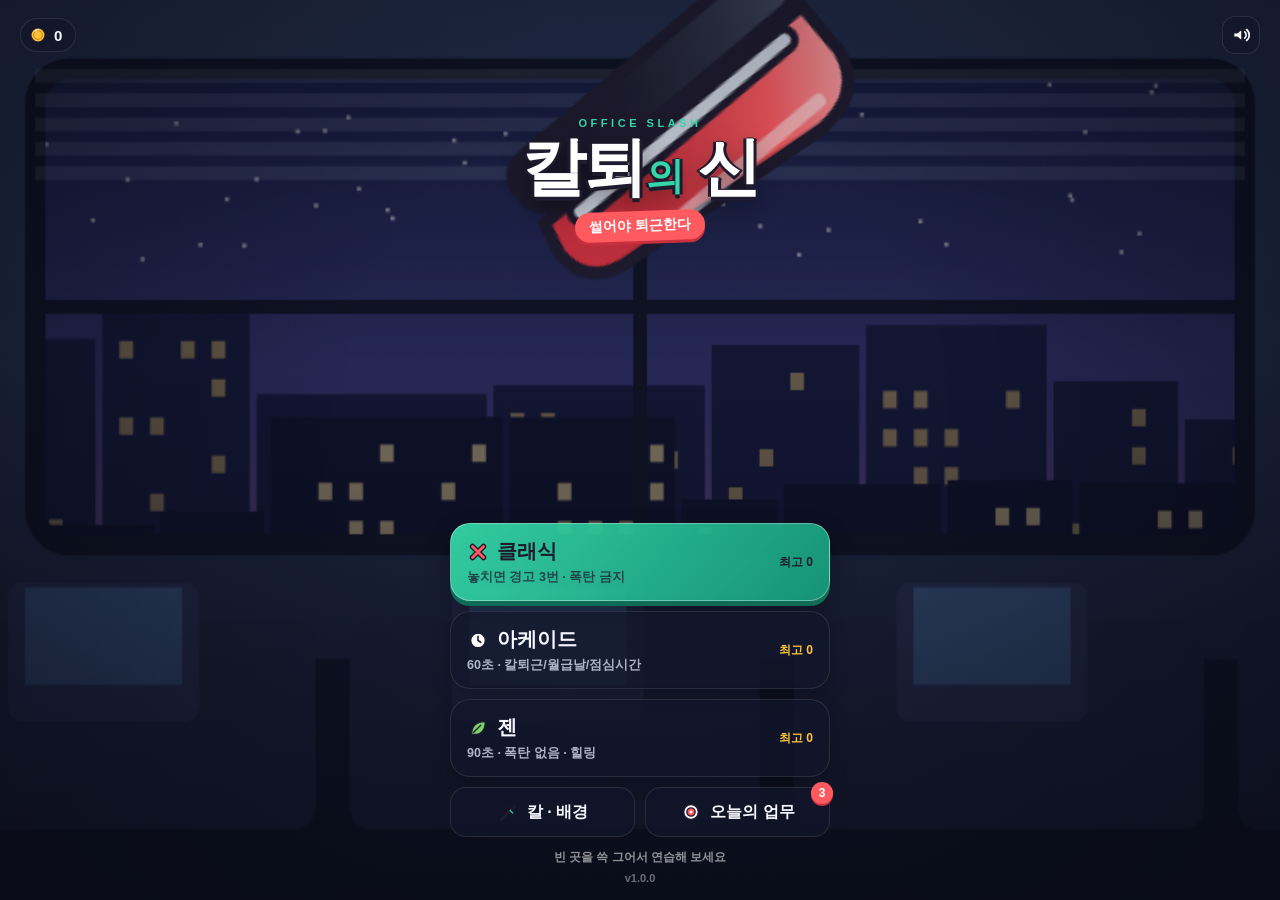
==== kaltoe/index.html @ b6e2220f "칼퇴의 신 v1.0.0: 직장인 썰기 게임 추가" ====
<!doctype html>
<html lang="ko">
  <head>
    <meta charset="UTF-8" />
    <meta name="viewport" content="width=device-width, initial-scale=1, maximum-scale=1, user-scalable=no, viewport-fit=cover" />
    <meta name="apple-mobile-web-app-capable" content="yes" />
    <meta name="apple-mobile-web-app-title" content="칼퇴의 신" />
    <meta name="theme-color" content="#121829" />
    <meta http-equiv="Cache-Control" content="no-cache, no-store, must-revalidate" />
    <meta http-equiv="Pragma" content="no-cache" />
    <meta http-equiv="Expires" content="0" />
    <title>칼퇴의 신 — 썰어야 퇴근한다</title>
    <script type="module" crossorigin>var e=Object.defineProperty,t=(e,t,n)=>()=>{if(n)throw n[0];try{return e&&(t=e(e=0)),t}catch(e){throw n=[e],e}},n=(t,n)=>{let r={};for(var i in t)e(r,i,{get:t[i],enumerable:!0});return n||e(r,Symbol.toStringTag,{value:`Module`}),r};(function(){let e=document.createElement(`link`).relList;if(e&&e.supports&&e.supports(`modulepreload`))return;for(let e of document.querySelectorAll(`link[rel="modulepreload"]`))n(e);new MutationObserver(e=>{for(let t of e)if(t.type===`childList`)for(let e of t.addedNodes)e.tagName===`LINK`&&e.rel===`modulepreload`&&n(e)}).observe(document,{childList:!0,subtree:!0});function t(e){let t={};return e.integrity&&(t.integrity=e.integrity),e.referrerPolicy&&(t.referrerPolicy=e.referrerPolicy),t.credentials=e.crossOrigin===`use-credentials`?`include`:e.crossOrigin===`anonymous`?`omit`:`same-origin`,t}function n(e){if(e.ep)return;e.ep=!0;let n=t(e);fetch(e.href,n)}})();var r={ink:`#1e1b2e`,cream:`#fbf4e6`,paper:`#ffffff`,paperD:`#dcd8e8`,kraft:`#d79a5a`,kraftD:`#a86a33`,kraftL:`#f2c58f`,coffee:`#6b3b1f`,coffeeL:`#a5633a`,red:`#ff5a5f`,redD:`#c9303d`,redL:`#ffb3b5`,blue:`#4c8dff`,blueD:`#2a5fd0`,blueL:`#bcd6ff`,mint:`#35d6a8`,mintD:`#16997a`,mintL:`#bff5e4`,yellow:`#ffd23f`,yellowD:`#e0a111`,yellowL:`#fff0b3`,slate:`#8e97ad`,slateD:`#535b73`,slateL:`#d5dae6`,dark:`#2d3142`,darkL:`#454a5e`,gold:`#ffc23d`,goldD:`#d98a12`,green:`#7bd36a`,greenD:`#3f9a3d`,sky:`#63c6ff`,skyD:`#2b86d4`,skyL:`#d6f1ff`,white:`#f7f8ff`},i=Math.min(3,Math.max(2,Math.ceil(window.devicePixelRatio||1)));function a(e,t){let n=document.createElement(`canvas`);n.width=Math.ceil(e*i),n.height=Math.ceil(t*i),n.lw=e,n.lh=t;let r=n.getContext(`2d`);return r.scale(i,i),r.lineJoin=`round`,r.lineCap=`round`,[n,r]}var o=new Map;function s(e,t,n,r){let i=o.get(e);if(!i){let[s,c]=a(t,n);r(c),o.set(e,s),i=s}return i}var c=`"Pretendard","Apple SD Gothic Neo","Noto Sans KR",-apple-system,sans-serif`;function l(e,t,n,r,i,a){e.beginPath(),e.roundRect(t,n,r,i,a)}function u(e,t,n,i,a,o,s=3){let[c,l,u,d]=o;t();let f=e.createLinearGradient(c,l,c+u*.6,l+d);f.addColorStop(0,i),f.addColorStop(.45,n),f.addColorStop(1,a),e.fillStyle=f,e.fill(),s&&(e.strokeStyle=r.ink,e.lineWidth=s,e.stroke())}function d(e,t,n,i=0){t(),e.fillStyle=n,e.fill(),i&&(e.strokeStyle=r.ink,e.lineWidth=i,e.stroke())}function f(e,t,n,r,i,a=.35){e.save(),e.globalAlpha=a,e.fillStyle=`#fff`,l(e,t,n,r,i,i/2),e.fill(),e.restore()}function p(e,t,n,r,i,a,o=900){e.font=`${o} ${i}px ${c}`,e.textAlign=`center`,e.textBaseline=`middle`,e.fillStyle=a,e.fillText(t,n,r)}var m={coffee(e){let t=()=>{e.beginPath(),e.moveTo(-24,-26),e.lineTo(24,-26),e.lineTo(18,34),e.quadraticCurveTo(0,38,-18,34),e.closePath()};u(e,t,r.paper,`#ffffff`,r.paperD,[-24,-26,48,64]),e.save(),t(),e.clip(),d(e,()=>{e.beginPath(),e.moveTo(-26,-6),e.lineTo(26,-6),e.lineTo(26,16),e.lineTo(-26,16)},r.kraft),e.globalAlpha=.25,d(e,()=>{e.beginPath(),e.rect(-26,10,52,6)},r.kraftD),e.globalAlpha=1,e.restore(),e.strokeStyle=r.ink,e.lineWidth=3,t(),e.stroke(),e.beginPath(),e.moveTo(-25,-6),e.lineTo(25,-6),e.moveTo(-23.5,16),e.lineTo(23.5,16),e.lineWidth=2.5,e.stroke(),e.beginPath(),e.arc(0,5,6.5,0,6.283),e.fillStyle=r.mint,e.fill(),e.lineWidth=2,e.stroke(),u(e,()=>l(e,-29,-36,58,12,6),r.dark,r.darkL,r.ink,[-29,-36,58,12]),u(e,()=>l(e,-18,-42,36,8,4),r.dark,r.darkL,r.ink,[-18,-42,36,8],2.5),f(e,-15,-20,5,40,.5)},docs(e){e.save(),e.rotate(-.18),u(e,()=>l(e,-30,-36,60,74,4),r.paperD,`#ffffff`,r.slateL,[-30,-36,60,74]),e.restore(),e.save(),e.rotate(.12),u(e,()=>l(e,-30,-36,60,74,4),`#f3f1fa`,`#ffffff`,r.paperD,[-30,-36,60,74]),e.restore(),u(e,()=>l(e,-28,-38,58,76,4),r.paper,`#ffffff`,`#ecebf5`,[-28,-38,58,76]),e.fillStyle=r.slateL;for(let t=0;t<6;t++)l(e,-19,-18+t*9,t%3==2?24:38,3.5,2),e.fill();e.fillStyle=r.blue,l(e,-19,-30,26,6,3),e.fill(),u(e,()=>l(e,-8,-46,18,14,3),r.slate,r.slateL,r.slateD,[-8,-46,18,14],2.5),e.beginPath(),e.moveTo(-4,-34),e.lineTo(-4,-26),e.moveTo(6,-34),e.lineTo(6,-26),e.strokeStyle=r.ink,e.lineWidth=2.5,e.stroke()},approval(e){u(e,()=>l(e,-30,-40,60,80,7),r.blueD,r.blue,`#1b3f96`,[-30,-40,60,80]),d(e,()=>l(e,-24,-30,48,64,3),r.paper,2),p(e,`결재`,0,-18,10,r.dark,900),e.strokeStyle=r.ink,e.lineWidth=1.6;for(let t=0;t<3;t++)e.strokeRect(-19+t*13,-10,13,15);e.beginPath(),e.arc(6.5,-2.5,4.6,0,6.283),e.strokeStyle=r.red,e.lineWidth=2,e.stroke(),e.beginPath(),e.arc(-12.5,-2.5,4.6,0,6.283),e.stroke(),e.fillStyle=r.slateL;for(let t=0;t<3;t++)l(e,-18,12+t*7,t===2?22:36,3,1.5),e.fill();u(e,()=>l(e,-14,-46,28,14,4),r.slateL,`#fff`,r.slate,[-14,-46,28,14],2.5),d(e,()=>{e.beginPath(),e.arc(0,-42,3,0,6.283)},r.slateD)},keyboard(e){e.save(),e.rotate(-.12),u(e,()=>l(e,-46,-20,92,40,8),r.darkL,`#5d6379`,r.dark,[-46,-20,92,40]);for(let t=0;t<3;t++)for(let n=0;n<8;n++){let i=-39+n*10+(t===1?2:t===2?4:0),a=-13+t*10;t===2&&n>5||(d(e,()=>l(e,i,a,8,8,2),n%7==0&&t===0?r.mint:r.slateL),e.globalAlpha=.35,d(e,()=>l(e,i,a+6,8,2,1),r.slateD),e.globalAlpha=1)}d(e,()=>l(e,-19,10,38,6,2),r.slateL),f(e,-40,-17,50,3,.25),e.restore()},mouse(e){u(e,()=>{e.beginPath(),e.ellipse(0,4,23,32,0,0,6.283)},r.paper,`#ffffff`,r.slateL,[-23,-28,46,64]),e.beginPath(),e.moveTo(0,-27),e.lineTo(0,-2),e.moveTo(-22,-4),e.quadraticCurveTo(0,2,22,-4),e.strokeStyle=r.ink,e.lineWidth=2.5,e.stroke(),d(e,()=>l(e,-3.5,-20,7,12,3.5),r.blue,2),e.beginPath(),e.moveTo(0,-28),e.bezierCurveTo(2,-40,-10,-44,-4,-52),e.strokeStyle=r.ink,e.lineWidth=3,e.stroke(),f(e,-14,-18,5,26,.6)},stapler(e){e.save(),e.rotate(-.1),u(e,()=>l(e,-42,10,84,14,6),r.dark,r.darkL,r.ink,[-42,10,84,14]),u(e,()=>{e.beginPath(),e.moveTo(-40,8),e.lineTo(-40,-6),e.quadraticCurveTo(-38,-18,-24,-18),e.lineTo(34,-12),e.quadraticCurveTo(44,-10,44,0),e.lineTo(42,8),e.closePath()},r.red,r.redL,r.redD,[-40,-18,84,26]),d(e,()=>l(e,-34,2,70,5,2.5),r.slateL,2),f(e,-30,-14,50,3.5,.5),e.restore()},postit(e){e.save(),e.rotate(.14),u(e,()=>{e.beginPath(),e.moveTo(-32,-32),e.lineTo(32,-32),e.lineTo(32,18),e.lineTo(18,32),e.lineTo(-32,32),e.closePath()},r.yellow,r.yellowL,r.yellowD,[-32,-32,64,64]),d(e,()=>{e.beginPath(),e.moveTo(32,18),e.lineTo(20,20),e.lineTo(18,32),e.closePath()},r.yellowD,2.5),e.fillStyle=`rgba(30,27,46,.55)`,p(e,`할 일`,-6,-16,12,`rgba(30,27,46,.7)`,800),e.strokeStyle=`rgba(30,27,46,.45)`,e.lineWidth=2.4,e.beginPath(),e.moveTo(-22,0),e.lineTo(14,0),e.moveTo(-22,11),e.lineTo(6,11),e.stroke(),e.strokeStyle=r.red,e.lineWidth=2.6,e.beginPath(),e.moveTo(-24,4),e.lineTo(18,-3),e.stroke(),e.restore()},card(e){e.save(),e.rotate(-.2),u(e,()=>l(e,-40,-24,80,48,5),r.paper,`#ffffff`,r.paperD,[-40,-24,80,48]),d(e,()=>l(e,-40,-24,10,48,0),r.mint),e.strokeStyle=r.ink,e.lineWidth=3,l(e,-40,-24,80,48,5),e.stroke(),p(e,`김대리`,4,-8,13,r.dark,900),e.fillStyle=r.slateL,l(e,-18,6,44,3.5,2),e.fill(),l(e,-18,13,30,3.5,2),e.fill(),e.restore()},laptop(e){u(e,()=>{e.beginPath(),e.moveTo(-36,-36),e.lineTo(36,-36),e.lineTo(36,14),e.lineTo(-36,14),e.closePath()},r.slateL,`#ffffff`,r.slate,[-36,-36,72,50]);let t=e.createLinearGradient(0,-30,0,8);t.addColorStop(0,`#36407a`),t.addColorStop(1,`#1d2148`),e.fillStyle=t,l(e,-30,-30,60,38,3),e.fill(),e.fillStyle=r.mint,l(e,-24,-24,22,4,2),e.fill(),e.fillStyle=`rgba(255,255,255,.35)`;for(let t=0;t<3;t++)l(e,-24,-15+t*7,40-t*8,3,1.5),e.fill();u(e,()=>{e.beginPath(),e.moveTo(-44,14),e.lineTo(44,14),e.lineTo(40,26),e.lineTo(-40,26),e.closePath()},r.slateL,`#ffffff`,r.slate,[-44,14,88,12]),d(e,()=>l(e,-10,15,20,3,1.5),r.slate),f(e,-30,-34,40,2.5,.6)},badge(e){e.beginPath(),e.moveTo(-14,-26),e.quadraticCurveTo(-18,-52,0,-52),e.quadraticCurveTo(18,-52,14,-26),e.strokeStyle=r.ink,e.lineWidth=8,e.stroke(),e.strokeStyle=r.blue,e.lineWidth=4.5,e.stroke(),u(e,()=>l(e,-26,-30,52,68,7),r.paper,`#ffffff`,r.paperD,[-26,-30,52,68]),d(e,()=>{e.beginPath(),e.roundRect(-26,-30,52,16,[7,7,0,0])},r.blue),e.strokeStyle=r.ink,e.lineWidth=3,l(e,-26,-30,52,68,7),e.stroke(),p(e,`STAFF`,0,-22,8.5,`#fff`,900),d(e,()=>l(e,-12,-9,24,24,5),r.slateL,2),d(e,()=>{e.beginPath(),e.arc(0,-1,5.5,0,6.283)},r.slate),d(e,()=>{e.beginPath(),e.ellipse(0,12,9,6,0,Math.PI,0)},r.slate),e.fillStyle=r.dark;for(let t=0;t<10;t++)e.fillRect(-14+t*3,22,t%3?1.5:2.3,9);d(e,()=>l(e,-6,-34,12,8,3),r.slateL,2)},monitor(e){u(e,()=>l(e,-44,-36,88,58,6),r.dark,r.darkL,r.ink,[-44,-36,88,58]),e.fillStyle=`#e9fff4`,l(e,-38,-30,76,46,2),e.fill(),e.fillStyle=r.greenD,e.fillRect(-38,-30,76,7),e.strokeStyle=`rgba(30,27,46,.18)`,e.lineWidth=1;for(let t=1;t<6;t++)e.beginPath(),e.moveTo(-38+t*12.6,-23),e.lineTo(-38+t*12.6,16),e.stroke();for(let t=1;t<6;t++)e.beginPath(),e.moveTo(-38,-23+t*6.6),e.lineTo(38,-23+t*6.6),e.stroke();e.fillStyle=`rgba(53,214,168,.55)`,e.fillRect(-25.4,-9.8,25.2,6.6),e.fillStyle=`rgba(255,90,95,.6)`,e.fillRect(12.4,3.4,12.6,6.6),u(e,()=>{e.beginPath(),e.moveTo(-8,22),e.lineTo(8,22),e.lineTo(12,36),e.lineTo(-12,36),e.closePath()},r.slate,r.slateL,r.slateD,[-12,22,24,14],2.5),u(e,()=>l(e,-24,34,48,7,3.5),r.slate,r.slateL,r.slateD,[-24,34,48,7],2.5),f(e,-36,-28,3,40,.3)},parcel(e){d(e,()=>{e.beginPath(),e.moveTo(-40,-20),e.lineTo(0,-2),e.lineTo(0,40),e.lineTo(-40,22),e.closePath()},r.kraft,3),d(e,()=>{e.beginPath(),e.moveTo(40,-20),e.lineTo(0,-2),e.lineTo(0,40),e.lineTo(40,22),e.closePath()},r.kraftD,3),d(e,()=>{e.beginPath(),e.moveTo(0,-38),e.lineTo(40,-20),e.lineTo(0,-2),e.lineTo(-40,-20),e.closePath()},r.kraftL,3),e.fillStyle=`rgba(255,255,255,.55)`,e.beginPath(),e.moveTo(-14,-32),e.lineTo(26,-14),e.lineTo(14,-9),e.lineTo(-26,-27),e.closePath(),e.fill(),e.beginPath(),e.moveTo(-26,-14),e.lineTo(-26,12),e.lineTo(-14,17),e.lineTo(-14,-8),e.closePath(),e.fill(),d(e,()=>{e.beginPath(),e.moveTo(10,10),e.lineTo(30,1),e.lineTo(30,16),e.lineTo(10,25),e.closePath()},r.paper,2),e.strokeStyle=r.ink,e.lineWidth=1.5,e.beginPath(),e.moveTo(14,15),e.lineTo(26,9.5),e.moveTo(14,19.5),e.lineTo(22,16),e.stroke()},dosirak(e){u(e,()=>l(e,-42,-26,84,54,9),r.dark,r.darkL,r.ink,[-42,-26,84,54]),d(e,()=>l(e,-36,-20,40,42,5),r.paper,2),e.fillStyle=r.paperD;for(let t=0;t<14;t++){let n=t*2.4;e.beginPath(),e.ellipse(-16+Math.cos(n)*11,Math.sin(n*1.3)*12,2.2,1.3,n,0,6.283),e.fill()}d(e,()=>{e.beginPath(),e.arc(-16,0,5,0,6.283)},r.red,2),d(e,()=>l(e,8,-20,28,19,4),r.red,2),e.fillStyle=r.redD,e.fillRect(14,-16,4,10),e.fillRect(24,-12,6,4),d(e,()=>l(e,8,3,28,19,4),r.yellow,2),d(e,()=>{e.beginPath(),e.ellipse(22,12.5,8,5,0,0,6.283)},r.yellowL),d(e,()=>{e.beginPath(),e.ellipse(22,12.5,3.6,3,0,0,6.283)},r.gold),d(e,()=>{e.beginPath(),e.moveTo(10,-22),e.lineTo(18,-28),e.lineTo(16,-18),e.closePath()},r.green,2)},kimbap(e){let t=()=>{e.beginPath(),e.moveTo(0,-38),e.quadraticCurveTo(6,-38,40,24),e.quadraticCurveTo(42,32,32,32),e.lineTo(-32,32),e.quadraticCurveTo(-42,32,-40,24),e.quadraticCurveTo(-6,-38,0,-38),e.closePath()};u(e,t,r.paper,`#ffffff`,r.paperD,[-40,-38,80,70]),e.save(),t(),e.clip(),d(e,()=>{e.beginPath(),e.rect(-22,4,44,32)},`#22302a`),e.globalAlpha=.4,e.fillStyle=`#3b5248`,e.fillRect(-22,4,44,4),e.globalAlpha=1,d(e,()=>{e.beginPath(),e.rect(-50,-4,100,6)},r.red),e.restore(),e.strokeStyle=r.ink,e.lineWidth=3,t(),e.stroke(),e.beginPath(),e.moveTo(-22,4),e.lineTo(-22,32),e.moveTo(22,4),e.lineTo(22,32),e.lineWidth=2,e.stroke(),d(e,()=>l(e,-12,12,24,13,3),r.yellowL,1.8),p(e,`참치`,0,18.5,8.5,r.dark,900),f(e,-8,-26,4,18,.7)},mix(e){e.save(),e.rotate(-.6);let t=()=>l(e,-12,-46,24,92,4);u(e,t,r.gold,r.yellowL,r.goldD,[-12,-46,24,92]),e.save(),t(),e.clip(),d(e,()=>{e.beginPath(),e.rect(-14,-10,28,26)},r.coffee),e.fillStyle=`rgba(255,255,255,.85)`,e.beginPath(),e.arc(0,3,6,0,6.283),e.fill(),e.fillStyle=r.coffeeL,e.beginPath(),e.arc(0,3,3.5,0,6.283),e.fill(),e.strokeStyle=`rgba(30,27,46,.25)`,e.lineWidth=1.2;for(let t=0;t<5;t++)e.beginPath(),e.moveTo(-12,-42+t*2.5),e.lineTo(12,-42+t*2.5),e.stroke(),e.beginPath(),e.moveTo(-12,34+t*2.5),e.lineTo(12,34+t*2.5),e.stroke();e.restore(),e.strokeStyle=r.ink,e.lineWidth=3,t(),e.stroke(),f(e,-8,-38,3.5,70,.55),e.restore()},b_alarm(e){for(let t of[-1,1])u(e,()=>{e.beginPath(),e.arc(t*22,-26,11,Math.PI,0),e.closePath()},r.red,r.redL,r.redD,[t*22-11,-37,22,11],3);e.beginPath(),e.moveTo(-18,30),e.lineTo(-24,40),e.moveTo(18,30),e.lineTo(24,40),e.strokeStyle=r.ink,e.lineWidth=5,e.stroke(),u(e,()=>{e.beginPath(),e.arc(0,2,34,0,6.283)},r.red,r.redL,r.redD,[-34,-32,68,68]),d(e,()=>{e.beginPath(),e.arc(0,2,25,0,6.283)},r.paper,2.5),e.strokeStyle=r.ink,e.lineWidth=2;for(let t=0;t<12;t++){let n=t/12*6.283;e.beginPath(),e.moveTo(Math.cos(n)*21,2+Math.sin(n)*21),e.lineTo(Math.cos(n)*24,2+Math.sin(n)*24),e.stroke()}p(e,`야근`,0,12,12,r.redD,900),e.lineWidth=3,e.beginPath(),e.moveTo(0,2),e.lineTo(0,-15),e.moveTo(0,2),e.lineTo(11,-4),e.stroke(),d(e,()=>{e.beginPath(),e.arc(0,2,3,0,6.283)},r.ink),d(e,()=>l(e,-6,-42,12,9,3),r.slate,2.5),f(e,-24,-14,5,20,.45)},b_phone(e){u(e,()=>l(e,-40,-14,80,46,10),r.dark,r.darkL,r.ink,[-40,-14,80,46]),u(e,()=>{e.beginPath(),e.moveTo(-42,-16),e.quadraticCurveTo(-44,-36,-26,-36),e.lineTo(26,-36),e.quadraticCurveTo(44,-36,42,-16),e.lineTo(26,-14),e.quadraticCurveTo(24,-24,14,-24),e.lineTo(-14,-24),e.quadraticCurveTo(-24,-24,-26,-14),e.closePath()},r.dark,`#5d6379`,r.ink,[-44,-36,88,22]),d(e,()=>l(e,-30,-6,34,14,3),`#ffe0e0`,2),p(e,`부장님`,-13,1,8.5,r.redD,900);for(let t=0;t<2;t++)for(let n=0;n<3;n++)d(e,()=>l(e,-30+n*12,12+t*9,9,6,2),r.slateL);d(e,()=>{e.beginPath(),e.arc(24,4,8,0,6.283)},r.red,2.5),d(e,()=>{e.beginPath(),e.arc(22,2,3,0,6.283)},r.redL),d(e,()=>l(e,14,16,20,10,3),r.slateL)},b_notice(e){e.save(),e.rotate(.08),u(e,()=>l(e,-32,-40,64,80,4),r.paper,`#ffffff`,r.paperD,[-32,-40,64,80]),d(e,()=>l(e,-32,-40,64,20,0),r.red),e.strokeStyle=r.ink,e.lineWidth=3,l(e,-32,-40,64,80,4),e.stroke(),p(e,`공지`,0,-30,12,`#fff`,900),p(e,`주말`,0,-6,16,r.redD,900),p(e,`출근`,0,13,16,r.redD,900),e.fillStyle=r.slateL,l(e,-20,27,40,3.5,2),e.fill(),d(e,()=>{e.beginPath(),e.arc(0,-44,5,0,6.283)},r.red,2.5),e.restore()},x_frenzy(e){u(e,()=>{e.beginPath(),e.arc(0,0,36,0,6.283)},r.mint,r.mintL,r.mintD,[-36,-36,72,72]),d(e,()=>l(e,-26,-15,52,26,6),r.ink),p(e,`18:00`,0,-2,17,r.mintL,900),p(e,`칼퇴근`,0,22,10,r.ink,900),f(e,-22,-28,30,4,.5)},x_double(e){u(e,()=>l(e,-40,-26,80,52,6),r.gold,r.yellowL,r.goldD,[-40,-26,80,52]),e.beginPath(),e.moveTo(-40,-24),e.lineTo(0,4),e.lineTo(40,-24),e.strokeStyle=r.ink,e.lineWidth=3,e.stroke(),d(e,()=>{e.beginPath(),e.arc(0,4,11,0,6.283)},r.red,2.5),p(e,`₩`,0,4.5,13,`#fff`,900),p(e,`월급날`,0,18,9,r.ink,900)},x_freeze(e){u(e,()=>{e.beginPath(),e.moveTo(-38,-6),e.lineTo(38,-6),e.quadraticCurveTo(36,34,0,34),e.quadraticCurveTo(-36,34,-38,-6),e.closePath()},r.sky,r.skyL,r.skyD,[-38,-6,76,40]),d(e,()=>{e.beginPath(),e.ellipse(0,-6,38,8,0,0,6.283)},r.paper,3),e.fillStyle=r.paperD;for(let t=0;t<8;t++)e.beginPath(),e.ellipse(-24+t*7,-8+t%2*2,2.4,1.4,t,0,6.283),e.fill();e.beginPath(),e.moveTo(20,-14),e.lineTo(34,-42),e.strokeStyle=r.ink,e.lineWidth=6,e.stroke(),e.strokeStyle=r.slateL,e.lineWidth=3,e.stroke(),p(e,`점심시간`,0,16,10,r.ink,900),f(e,-28,0,4,18,.5)}};function h(e){return s(`i`+e,112,112,t=>{t.translate(56,56),m[e](t)})}function g(e,t=.6){return s(`g`+e+t,64,64,n=>{let r=n.createRadialGradient(32,32,0,32,32,32);r.addColorStop(0,`rgba(${e},${t})`),r.addColorStop(.45,`rgba(${e},${t*.35})`),r.addColorStop(1,`rgba(${e},0)`),n.fillStyle=r,n.fillRect(0,0,64,64)})}function ee(e,t){return s(`s`+e+t,160,160,n=>{let r=t*9301+49297,i=()=>(r=r*16807%2147483647)/2147483647;n.fillStyle=e;let a=[];for(let e=0;e<16;e++){let t=e/16*6.283,n=24+i()*14+(e%4==0?10:0);a.push([80+Math.cos(t)*n,80+Math.sin(t)*n])}n.beginPath();let o=e=>{let t=a[e%16],n=a[(e+1)%16];return[(t[0]+n[0])/2,(t[1]+n[1])/2]},s=o(15);n.moveTo(s[0],s[1]);for(let e=0;e<16;e++)s=o(e),n.quadraticCurveTo(a[e][0],a[e][1],s[0],s[1]);n.fill();for(let e=0;e<9;e++){let e=i()*6.283,t=44+i()*26,r=3+i()*6;n.save(),n.translate(80+Math.cos(e)*t,80+Math.sin(e)*t),n.rotate(e),n.beginPath(),n.ellipse(0,0,r*1.6,r*.7,0,0,6.283),n.fill(),n.restore()}for(let e=0;e<8;e++){let e=i()*6.283,t=66+i()*10;n.beginPath(),n.arc(80+Math.cos(e)*t,80+Math.sin(e)*t,1.5+i()*2,0,6.283),n.fill()}})}function te(e){return s(`d`+e,16,16,t=>{t.fillStyle=e,t.beginPath(),t.arc(8,8,7,0,6.283),t.fill()})}function ne(e){return s(`v`+e,200,400,t=>{let n=t.createRadialGradient(100,200,90,100,200,260);n.addColorStop(0,`rgba(${e},0)`),n.addColorStop(1,`rgba(${e},0.85)`),t.fillStyle=n,t.fillRect(0,0,200,400)})}var re=[{id:`office`,name:`야근 사무실`,price:0,sw:[`#26345a`,`#121829`]},{id:`pantry`,name:`탕비실`,price:300,sw:[`#5a4334`,`#22181a`]},{id:`meeting`,name:`회의실`,price:600,sw:[`#3b3f58`,`#16182a`]},{id:`roof`,name:`옥상`,price:1e3,sw:[`#4a2f6b`,`#120d24`]}];function ie(e){let t=e;return()=>(t=t*16807%2147483647)/2147483647}function ae(e,t,n){let r=document.createElement(`canvas`);r.width=Math.ceil(t*i),r.height=Math.ceil(n*i);let a=r.getContext(`2d`);a.scale(i,i);let o=ie(e.length*977+13),s=(e,t,n)=>{let r=a.createLinearGradient(0,e,0,t);for(let[e,t]of n)r.addColorStop(e,t);return r},c=(e,n,r,i,s,c=.5)=>{let l=-10;for(;l<t+10;){let t=26+o()*46,u=i+o()*(s-i);a.fillStyle=n,a.fillRect(l,e-u,t,u+400),a.fillStyle=r;for(let n=e-u+8;n<e-6;n+=11)for(let e=l+5;e<l+t-6;e+=9)o()<c&&a.fillRect(e,n,4,5);l+=t+2}};if(e===`office`||e===`meeting`||e===`pantry`){let r=e===`office`?[`#25314f`,`#151b30`]:e===`meeting`?[`#363a52`,`#191b2b`]:[`#4b392e`,`#221a19`];a.fillStyle=s(0,n,[[0,r[0]],[1,r[1]]]),a.fillRect(0,0,t,n)}if(e===`office`){let e=n*.1,r=t-36,i=n*.5;a.save(),a.beginPath(),a.roundRect(18,e,r,i,10),a.clip(),a.fillStyle=s(e,e+i,[[0,`#1b2550`],[.7,`#3a3a78`],[1,`#6a4a86`]]),a.fillRect(18,e,r,i),a.fillStyle=`rgba(255,255,255,.7)`;for(let t=0;t<40;t++)a.fillRect(18+o()*r,e+o()*i*.4,1.2,1.2);c(e+i,`#171c3d`,`rgba(255,214,120,.55)`,i*.25,i*.6,.35),c(e+i+10,`#10142c`,`rgba(255,230,160,.7)`,i*.1,i*.35,.45),a.fillStyle=`rgba(12,14,32,.38)`,a.fillRect(18,e,r,i),a.restore(),a.strokeStyle=`#0e1222`,a.lineWidth=6,a.beginPath(),a.roundRect(18,e,r,i,10),a.stroke(),a.beginPath(),a.moveTo(t/2,e),a.lineTo(t/2,e+i),a.moveTo(18,e+i*.5),a.lineTo(18+r,e+i*.5),a.lineWidth=4,a.stroke(),a.fillStyle=`rgba(200,210,235,.10)`;for(let t=e;t<e+i*.22;t+=7)a.fillRect(18,t,r,4);a.fillStyle=`#0f1426`,a.fillRect(0,n*.72,t,n),a.fillStyle=`#1a2038`;for(let e=-20;e<t;e+=130)a.beginPath(),a.roundRect(e,n*.68,120,60,6),a.fill();a.fillStyle=`#232a48`;for(let e=10;e<t;e+=130)a.beginPath(),a.roundRect(e,n*.64,56,40,4),a.fill(),a.fillStyle=`rgba(99,198,255,.18)`,a.fillRect(e+5,n*.645,46,28),a.fillStyle=`#232a48`}else if(e===`pantry`){a.strokeStyle=`rgba(0,0,0,.22)`,a.lineWidth=1.5;for(let e=0;e<n*.7;e+=22){a.beginPath(),a.moveTo(0,e),a.lineTo(t,e),a.stroke();for(let n=e/22%2?0:22;n<t;n+=44)a.beginPath(),a.moveTo(n,e),a.lineTo(n,e+22),a.stroke()}a.fillStyle=`rgba(255,220,170,.08)`,a.beginPath(),a.ellipse(t/2,0,t*.7,n*.35,0,0,6.283),a.fill();for(let e of[n*.22,n*.38]){a.fillStyle=`#2a1e1a`,a.fillRect(20,e,t-40,8);for(let n=34;n<t-40;n+=34+o()*14)a.fillStyle=o()<.5?`#6d5444`:`#58463c`,a.beginPath(),a.roundRect(n,e-22,20,22,3),a.fill()}a.fillStyle=`#1f1716`,a.fillRect(0,n*.7,t,n),a.fillStyle=`#33261f`,a.fillRect(0,n*.68,t,12),a.fillStyle=`#2b2b33`,a.beginPath(),a.roundRect(t-120,n*.5,82,110,8),a.fill(),a.fillStyle=`#3c3c48`,a.fillRect(t-110,n*.52,62,20),a.fillStyle=`rgba(255,90,95,.6)`,a.beginPath(),a.arc(t-56,n*.62,3,0,6.283),a.fill(),a.fillStyle=`#3a2c25`,a.beginPath(),a.roundRect(40,n*.6,40,48,6),a.fill()}else if(e===`meeting`){let e=n*.14,r=t-60,i=n*.36;a.fillStyle=`#c9ccd8`,a.beginPath(),a.roundRect(24,e-6,r+12,i+12,8),a.fill(),a.fillStyle=`#e6e8f0`,a.fillRect(30,e,r,i),a.globalAlpha=.55,a.strokeStyle=`#2a5fd0`,a.lineWidth=3,a.beginPath(),a.moveTo(50,e+30),a.lineTo(50,e+i-24),a.lineTo(30+r-20,e+i-24),a.stroke(),a.strokeStyle=`#c9303d`,a.beginPath(),a.moveTo(60,e+50),a.lineTo(120,e+70),a.lineTo(170,e+60),a.lineTo(240,e+i-50),a.stroke(),a.beginPath(),a.moveTo(240,e+i-50),a.lineTo(228,e+i-52),a.moveTo(240,e+i-50),a.lineTo(237,e+i-63),a.stroke(),a.fillStyle=`#1e1b2e`,a.font=`900 22px "Apple SD Gothic Neo",sans-serif`,a.fillText(`KPI ?!`,30+r-110,e+46),a.font=`800 14px "Apple SD Gothic Neo",sans-serif`,a.fillText(`다음주까지...`,30+r-120,e+72),a.globalAlpha=1,a.fillStyle=`rgba(10,12,24,.42)`,a.fillRect(30,e,r,i),a.fillStyle=`#121423`,a.beginPath(),a.ellipse(t/2,n*.9,t*.75,n*.18,0,0,6.283),a.fill(),a.fillStyle=`#1d2033`;for(let e=0;e<4;e++)a.beginPath(),a.roundRect(20+e*(t-40)/4,n*.68,60,70,14),a.fill()}else{a.fillStyle=s(0,n,[[0,`#120d2a`],[.55,`#2f1f55`],[.8,`#5a3170`],[1,`#2a1838`]]),a.fillRect(0,0,t,n),a.fillStyle=`rgba(255,255,255,.8)`;for(let e=0;e<90;e++){let e=o()<.1?1.8:1;a.globalAlpha=.3+o()*.6,a.fillRect(o()*t,o()*n*.55,e,e)}a.globalAlpha=1;let e=a.createRadialGradient(t*.78,n*.16,0,t*.78,n*.16,60);e.addColorStop(0,`rgba(255,240,200,.95)`),e.addColorStop(.35,`rgba(255,240,200,.9)`),e.addColorStop(.36,`rgba(255,230,180,.18)`),e.addColorStop(1,`rgba(255,230,180,0)`),a.fillStyle=e,a.fillRect(t*.78-60,n*.16-60,120,120),c(n*.74,`#241a45`,`rgba(255,200,120,.45)`,n*.12,n*.3,.3),c(n*.8,`#170f30`,`rgba(255,220,150,.6)`,n*.05,n*.18,.4),a.fillStyle=`#0d0a1c`,a.fillRect(0,n*.82,t,n),a.strokeStyle=`#2b2348`,a.lineWidth=4,a.beginPath(),a.moveTo(0,n*.79),a.lineTo(t,n*.79),a.stroke(),a.lineWidth=3;for(let e=8;e<t;e+=28)a.beginPath(),a.moveTo(e,n*.79),a.lineTo(e,n*.83),a.stroke()}let l=a.createRadialGradient(t/2,n*.45,Math.min(t,n)*.3,t/2,n*.45,Math.max(t,n)*.75);return l.addColorStop(0,`rgba(6,6,16,0)`),l.addColorStop(1,`rgba(6,6,16,.62)`),a.fillStyle=l,a.fillRect(0,0,t,n),r}var _=`#1e1b2e`,oe={coin:`<circle cx="24" cy="24" r="17" fill="#ffc23d" stroke="${_}" stroke-width="3"/><circle cx="24" cy="24" r="10.5" fill="none" stroke="#d98a12" stroke-width="3"/><path d="M17 15a12 12 0 0 1 9-4" stroke="#fff" stroke-width="3" fill="none" stroke-linecap="round" opacity=".7"/>`,x:`<path d="M12 12L36 36M36 12L12 36" stroke="${_}" stroke-width="12" stroke-linecap="round"/><path d="M12 12L36 36M36 12L12 36" stroke="currentColor" stroke-width="6" stroke-linecap="round"/>`,sound:`<path d="M8 19h8l10-8v26l-10-8H8z" fill="#fff" stroke="${_}" stroke-width="3" stroke-linejoin="round"/><path d="M32 17a9 9 0 0 1 0 14M36 12a15 15 0 0 1 0 24" stroke="#fff" stroke-width="3.5" fill="none" stroke-linecap="round"/>`,mute:`<path d="M8 19h8l10-8v26l-10-8H8z" fill="#fff" stroke="${_}" stroke-width="3" stroke-linejoin="round"/><path d="M32 19l10 10M42 19L32 29" stroke="#ff5a5f" stroke-width="4" stroke-linecap="round"/>`,pause:`<rect x="12" y="10" width="9" height="28" rx="3" fill="#fff" stroke="${_}" stroke-width="3"/><rect x="27" y="10" width="9" height="28" rx="3" fill="#fff" stroke="${_}" stroke-width="3"/>`,play:`<path d="M15 10l24 14-24 14z" fill="#fff" stroke="${_}" stroke-width="3" stroke-linejoin="round"/>`,home:`<path d="M8 23L24 9l16 14v17H29V29h-10v11H8z" fill="#fff" stroke="${_}" stroke-width="3" stroke-linejoin="round"/>`,retry:`<path d="M36 18a13 13 0 1 0 2 10" fill="none" stroke="${_}" stroke-width="8" stroke-linecap="round"/><path d="M36 18a13 13 0 1 0 2 10" fill="none" stroke="#fff" stroke-width="4" stroke-linecap="round"/><path d="M38 8v12H26z" fill="#fff" stroke="${_}" stroke-width="3" stroke-linejoin="round"/>`,share:`<path d="M24 8v22M16 15l8-8 8 8" stroke="${_}" stroke-width="8" fill="none" stroke-linecap="round" stroke-linejoin="round"/><path d="M24 8v22M16 15l8-8 8 8" stroke="#fff" stroke-width="4" fill="none" stroke-linecap="round" stroke-linejoin="round"/><path d="M12 24v14h24V24" fill="none" stroke="${_}" stroke-width="8" stroke-linecap="round" stroke-linejoin="round"/><path d="M12 24v14h24V24" fill="none" stroke="#fff" stroke-width="4" stroke-linecap="round" stroke-linejoin="round"/>`,trophy:`<path d="M15 8h18v10a9 9 0 0 1-18 0z" fill="#ffc23d" stroke="${_}" stroke-width="3"/><path d="M15 12H8a7 7 0 0 0 8 9M33 12h7a7 7 0 0 1-8 9" fill="none" stroke="${_}" stroke-width="3"/><path d="M24 27v7M16 40h16l-2-6H18z" fill="#ffc23d" stroke="${_}" stroke-width="3" stroke-linejoin="round"/>`,blade:`<path d="M8 40L30 18l8-8 2 2-8 8-22 22z" fill="#d5dae6" stroke="${_}" stroke-width="3" stroke-linejoin="round"/><path d="M30 18l8 8-4 4-8-8" fill="#35d6a8" stroke="${_}" stroke-width="3" stroke-linejoin="round"/>`,image:`<rect x="7" y="10" width="34" height="28" rx="5" fill="#fff" stroke="${_}" stroke-width="3"/><path d="M10 34l9-10 7 7 5-5 7 8" fill="#63c6ff" stroke="${_}" stroke-width="3" stroke-linejoin="round"/><circle cx="32" cy="18" r="3.5" fill="#ffc23d" stroke="${_}" stroke-width="2.5"/>`,target:`<circle cx="24" cy="24" r="16" fill="#fff" stroke="${_}" stroke-width="3"/><circle cx="24" cy="24" r="9" fill="#ff5a5f" stroke="${_}" stroke-width="3"/><circle cx="24" cy="24" r="3" fill="#fff"/>`,check:`<circle cx="24" cy="24" r="17" fill="#35d6a8" stroke="${_}" stroke-width="3"/><path d="M16 24l6 6 11-12" stroke="#fff" stroke-width="4.5" fill="none" stroke-linecap="round" stroke-linejoin="round"/>`,box:`<rect x="9" y="9" width="30" height="30" rx="8" fill="rgba(255,255,255,.12)" stroke="rgba(255,255,255,.45)" stroke-width="3"/>`,lock:`<rect x="11" y="21" width="26" height="19" rx="5" fill="#d5dae6" stroke="${_}" stroke-width="3"/><path d="M16 21v-5a8 8 0 0 1 16 0v5" fill="none" stroke="${_}" stroke-width="3"/>`,clock:`<circle cx="24" cy="25" r="16" fill="#fff" stroke="${_}" stroke-width="3"/><path d="M24 16v9l6 4" stroke="${_}" stroke-width="3.5" fill="none" stroke-linecap="round"/>`,close:`<path d="M14 14l20 20M34 14L14 34" stroke="#fff" stroke-width="4.5" stroke-linecap="round"/>`,bomb:`<circle cx="22" cy="28" r="13" fill="#ff5a5f" stroke="${_}" stroke-width="3"/><path d="M30 18l5-5" stroke="${_}" stroke-width="4" stroke-linecap="round"/><path d="M37 11l3-3M38 15h4M33 8V4" stroke="#ffc23d" stroke-width="3" stroke-linecap="round"/>`,leaf:`<path d="M10 38C10 18 22 10 40 10c0 18-8 30-28 28z" fill="#7bd36a" stroke="${_}" stroke-width="3" stroke-linejoin="round"/><path d="M14 34L30 18" stroke="${_}" stroke-width="3" stroke-linecap="round"/>`};function v(e,t=24,n=``){return`<svg class="ic ${n}" width="${t}" height="${t}" viewBox="0 0 48 48" aria-hidden="true">${oe[e]||``}</svg>`}var y=null,b=null,se=null,ce=null,le=null,ue=localStorage.getItem(`kt_muted`)===`1`,de=0,fe=0,pe=()=>ue;function me(e){ue=e,localStorage.setItem(`kt_muted`,e?`1`:`0`),b&&y&&b.gain.setTargetAtTime(e?0:.9,y.currentTime,.02)}function he(){try{if(!y){let e=window.AudioContext||window.webkitAudioContext;if(!e)return;y=new e;let t=y.createDynamicsCompressor();t.threshold.value=-14,t.ratio.value=6,b=y.createGain(),b.gain.value=ue?0:.9,se=y.createGain(),ce=y.createGain(),ce.gain.value=.22,se.connect(b),ce.connect(b),b.connect(t).connect(y.destination),le=y.createBuffer(1,y.sampleRate*1.5,y.sampleRate);let n=le.getChannelData(0);for(let e=0;e<n.length;e++)n[e]=Math.random()*2-1;De()}y.state===`suspended`&&y.resume()}catch{}}function ge(){if(!y||!se)return!1;let e=y.currentTime;return e-de>.05&&(de=e,fe=0),++fe<=12}function x(e,t,n,r,i,a=0,o=se){if(!y||!o)return;let s=y.currentTime+a,c=y.createOscillator(),l=y.createGain();c.type=n,c.frequency.setValueAtTime(e,s),i&&c.frequency.exponentialRampToValueAtTime(i,s+t),l.gain.setValueAtTime(1e-4,s),l.gain.exponentialRampToValueAtTime(r,s+.005),l.gain.exponentialRampToValueAtTime(1e-4,s+t),c.connect(l).connect(o),c.start(s),c.stop(s+t+.03)}function S(e,t,n,r,i=`bandpass`,a=1,o=0){if(!y||!se||!le)return;let s=y.currentTime+o,c=y.createBufferSource(),l=y.createBiquadFilter(),u=y.createGain();c.buffer=le,l.type=i,l.Q.value=a,l.frequency.setValueAtTime(n,s),l.frequency.exponentialRampToValueAtTime(Math.max(40,r),s+e),u.gain.setValueAtTime(t,s),u.gain.exponentialRampToValueAtTime(1e-4,s+e),c.connect(l).connect(u).connect(se),c.start(s,Math.random()*.8),c.stop(s+e+.05)}var _e=0,C={swish(e){if(!y||y.currentTime-_e<.12||!ge())return;_e=y.currentTime;let t=Math.min(1,e/3e3);S(.16,.25+t*.25,900+t*1500,4500+t*2500,`bandpass`,1.4)},slice(e){if(!ge())return;let t=1+Math.min(6,e)*.06;S(.09,.55,6e3*t,2500,`highpass`,.8),x(1400*t,.06,`triangle`,.12,700)},splat(e){if(ge()){if(e===`liquid`)S(.28,.7,1400,180,`lowpass`,2),x(320,.14,`sine`,.3,90);else if(e===`paper`)for(let e=0;e<3;e++)S(.05,.4,3500+e*800,1800,`bandpass`,3,e*.03);else e===`tech`?(x(180,.08,`square`,.12,80),S(.12,.45,5e3,900,`bandpass`,2),x(2600,.05,`square`,.05,1800,.02)):(S(.2,.55,900,200,`lowpass`,3),x(240,.1,`sine`,.25,120))}},combo(e){[784,988,1175,1319,1568,1760,2093].slice(0,Math.min(7,e)).forEach((e,t)=>x(e,.14,`triangle`,.18,void 0,t*.045))},crit(){x(2093,.4,`sine`,.2),x(3136,.3,`sine`,.1,void 0,.03),S(.15,.3,8e3,3e3,`highpass`)},launch(){ge()&&x(220,.12,`sine`,.12,420)},fuse(){S(.5,.18,6e3,4e3,`highpass`,.7)},bomb(){S(1.2,1,2200,50,`lowpass`,1),x(90,.9,`sawtooth`,.35,30),x(55,1.2,`sine`,.6,25)},hitBomb(){S(.4,.7,1800,80,`lowpass`,1),x(140,.3,`square`,.18,50)},miss(){x(200,.25,`triangle`,.3,90),S(.12,.2,400,120,`lowpass`)},bonus(){[523,659,784,1047,1319].forEach((e,t)=>x(e,.16,`square`,.07,void 0,t*.05)),x(262,.5,`triangle`,.2,1047)},start(){[392,523,659,784].forEach((e,t)=>x(e,.12,`triangle`,.18,void 0,t*.06))},over(){[523,440,349,262].forEach((e,t)=>x(e,.25,`triangle`,.2,void 0,t*.12))},tick(){x(1800,.04,`square`,.08)},coin(){x(1568,.06,`square`,.06),x(2093,.1,`square`,.05,void 0,.05)},click(){x(900,.05,`triangle`,.15,600)}},ve=0,ye=0,be=!1,xe=!1,Se=[45,45,52,45,41,41,48,41,43,43,50,43,40,40,47,40],Ce=[[69,72,76],[65,69,72],[67,71,74],[64,67,71]],we=e=>440*2**((e-69)/12);function Te(e){be=e}function Ee(e){xe=e}function De(){setInterval(()=>{if(!y||!ce)return;let e=xe?.13:.17;for(ye<y.currentTime&&(ye=y.currentTime+.05);ye<y.currentTime+.25;){let t=ye-y.currentTime;if(be){let n=ve%16;if(n%2==0&&x(we(Se[n]-12),e*1.6,`triangle`,.5,void 0,t,ce),n%4==0&&S(.08,.25,160,60,`lowpass`,1,t),n%4==2&&S(.05,.12,7e3,5e3,`highpass`,.7,t),n%8==0)for(let n of Ce[(ve>>4)%4])x(we(n),e*6,`sine`,.09,void 0,t,ce);xe&&n%2==1&&x(we(Ce[(ve>>4)%4][n%3]+12),.1,`square`,.05,void 0,t,ce)}ve++,ye+=e}},60)}var Oe,ke,Ae,je,Me,Ne,Pe,Fe,Ie,Le,Re,ze,Be,Ve,He,Ue,We,Ge,Ke,qe=t((()=>{(function(e){e.Unimplemented=`UNIMPLEMENTED`,e.Unavailable=`UNAVAILABLE`})(Oe||={}),ke=class extends Error{constructor(e,t,n){super(e),this.message=e,this.code=t,this.data=n}},Ae=e=>e?.androidBridge?`android`:e?.webkit?.messageHandlers?.bridge?`ios`:`web`,je=e=>{let t=e.CapacitorCustomPlatform||null,n=e.Capacitor||{},r=n.Plugins=n.Plugins||{},i=()=>t===null?Ae(e):t.name,a=()=>i()!==`web`,o=e=>!!(l.get(e)?.platforms.has(i())||s(e)),s=e=>n.PluginHeaders?.find(t=>t.name===e),c=t=>e.console.error(t),l=new Map;return n.convertFileSrc||=e=>e,n.getPlatform=i,n.handleError=c,n.isNativePlatform=a,n.isPluginAvailable=o,n.registerPlugin=(e,a={})=>{let o=l.get(e);if(o)return console.warn(`Capacitor plugin "${e}" already registered. Cannot register plugins twice.`),o.proxy;let c=i(),u=s(e),d,f=async()=>(!d&&c in a?d=d=typeof a[c]==`function`?await a[c]():a[c]:t!==null&&!d&&`web`in a&&(d=d=typeof a.web==`function`?await a.web():a.web),d),p=(t,r)=>{if(u){let i=u?.methods.find(e=>r===e.name);if(i)return i.rtype===`promise`?t=>n.nativePromise(e,r.toString(),t):(t,i)=>n.nativeCallback(e,r.toString(),t,i);if(t)return t[r]?.bind(t)}else if(t)return t[r]?.bind(t);else throw new ke(`"${e}" plugin is not implemented on ${c}`,Oe.Unimplemented)},m=t=>{let n,r=(...r)=>{let i=f().then(i=>{let a=p(i,t);if(a){let e=a(...r);return n=e?.remove,e}throw new ke(`"${e}.${t}()" is not implemented on ${c}`,Oe.Unimplemented)});return t===`addListener`&&(i.remove=async()=>n()),i};return r.toString=()=>`${t.toString()}() { [capacitor code] }`,Object.defineProperty(r,"name",{value:t,writable:!1,configurable:!1}),r},h=m(`addListener`),g=m(`removeListener`),ee=(e,t)=>{let n=h({eventName:e},t).then(e=>e),r=async()=>{let t=await n;await g({eventName:e,callbackId:t})},i=new Promise(e=>n.then(()=>e({remove:r})));return i.remove=async()=>{console.warn(`Using addListener() without 'await' is deprecated.`),await r()},i},te=new Proxy({},{get(e,t){switch(t){case`$$typeof`:return;case`toJSON`:return()=>({});case`addListener`:return u?ee:h;case`removeListener`:return g;default:return m(t)}}});return r[e]=te,l.set(e,{name:e,proxy:te,platforms:new Set([...Object.keys(a),...u?[c]:[]])}),te},n.Exception=ke,n.DEBUG=!!n.DEBUG,n.isLoggingEnabled=!!n.isLoggingEnabled,n},Me=e=>e.Capacitor=je(e),Ne=Me(typeof globalThis<`u`?globalThis:typeof self<`u`?self:typeof window<`u`?window:typeof global<`u`?global:{}),Pe=Ne.registerPlugin,Fe=class{constructor(){this.listeners={},this.retainedEventArguments={},this.windowListeners={}}addListener(e,t){let n=!1;this.listeners[e]||(this.listeners[e]=[],n=!0),this.listeners[e].push(t);let r=this.windowListeners[e];return r&&!r.registered&&this.addWindowListener(r),n&&this.sendRetainedArgumentsForEvent(e),Promise.resolve({remove:async()=>this.removeListener(e,t)})}async removeAllListeners(){this.listeners={};for(let e in this.windowListeners)this.removeWindowListener(this.windowListeners[e]);this.windowListeners={}}notifyListeners(e,t,n){let r=this.listeners[e];if(r)r.forEach(e=>e(t));else if(n){let n=this.retainedEventArguments[e];n||=[],n.push(t),this.retainedEventArguments[e]=n}}hasListeners(e){return!!this.listeners[e]?.length}registerWindowListener(e,t){this.windowListeners[t]={registered:!1,windowEventName:e,pluginEventName:t,handler:e=>{this.notifyListeners(t,e)}}}unimplemented(e=`not implemented`){return new Ne.Exception(e,Oe.Unimplemented)}unavailable(e=`not available`){return new Ne.Exception(e,Oe.Unavailable)}async removeListener(e,t){let n=this.listeners[e];if(!n)return;let r=n.indexOf(t);r!==-1&&this.listeners[e].splice(r,1),this.listeners[e].length||this.removeWindowListener(this.windowListeners[e])}addWindowListener(e){window.addEventListener(e.windowEventName,e.handler),e.registered=!0}removeWindowListener(e){e&&(window.removeEventListener(e.windowEventName,e.handler),e.registered=!1)}sendRetainedArgumentsForEvent(e){let t=this.retainedEventArguments[e];t&&(delete this.retainedEventArguments[e],t.forEach(t=>{this.notifyListeners(e,t)}))}},Ie=e=>encodeURIComponent(e).replace(/%(2[346B]|5E|60|7C)/g,decodeURIComponent).replace(/[()]/g,escape),Le=e=>e.replace(/(%[\dA-F]{2})+/gi,decodeURIComponent),Re=class extends Fe{async getCookies(){let e=document.cookie,t={};return e.split(`;`).forEach(e=>{if(e.length<=0)return;let[n,r]=e.replace(/=/,`CAP_COOKIE`).split(`CAP_COOKIE`);n=Le(n).trim(),r=Le(r).trim(),t[n]=r}),t}async setCookie(e){try{let t=Ie(e.key),n=Ie(e.value),r=e.expires?`; expires=${e.expires.replace(`expires=`,``)}`:``,i=(e.path||`/`).replace(`path=`,``),a=e.url!=null&&e.url.length>0?`domain=${e.url}`:``;document.cookie=`${t}=${n||``}${r}; path=${i}; ${a};`}catch(e){return Promise.reject(e)}}async deleteCookie(e){try{document.cookie=`${e.key}=; Max-Age=0`}catch(e){return Promise.reject(e)}}async clearCookies(){try{let e=document.cookie.split(`;`)||[];for(let t of e)document.cookie=t.replace(/^ +/,``).replace(/=.*/,`=;expires=${new Date().toUTCString()};path=/`)}catch(e){return Promise.reject(e)}}async clearAllCookies(){try{await this.clearCookies()}catch(e){return Promise.reject(e)}}},Pe(`CapacitorCookies`,{web:()=>new Re}),ze=async e=>new Promise((t,n)=>{let r=new FileReader;r.onload=()=>{let e=r.result;t(e.indexOf(`,`)>=0?e.split(`,`)[1]:e)},r.onerror=e=>n(e),r.readAsDataURL(e)}),Be=(e={})=>{let t=Object.keys(e);return Object.keys(e).map(e=>e.toLocaleLowerCase()).reduce((n,r,i)=>(n[r]=e[t[i]],n),{})},Ve=(e,t=!0)=>e?Object.entries(e).reduce((e,n)=>{let[r,i]=n,a,o;return Array.isArray(i)?(o=``,i.forEach(e=>{a=t?encodeURIComponent(e):e,o+=`${r}=${a}&`}),o.slice(0,-1)):(a=t?encodeURIComponent(i):i,o=`${r}=${a}`),`${e}&${o}`},``).substr(1):null,He=(e,t={})=>{let n=Object.assign({method:e.method||`GET`,headers:e.headers},t),r=Be(e.headers)[`content-type`]||``;if(typeof e.data==`string`)n.body=e.data;else if(r.includes(`application/x-www-form-urlencoded`)){let t=new URLSearchParams;for(let[n,r]of Object.entries(e.data||{}))t.set(n,r);n.body=t.toString()}else if(r.includes(`multipart/form-data`)||e.data instanceof FormData){let t=new FormData;if(e.data instanceof FormData)e.data.forEach((e,n)=>{t.append(n,e)});else for(let n of Object.keys(e.data))t.append(n,e.data[n]);n.body=t;let r=new Headers(n.headers);r.delete(`content-type`),n.headers=r}else(r.includes(`application/json`)||typeof e.data==`object`)&&(n.body=JSON.stringify(e.data));return n},Ue=class extends Fe{async request(e){let t=He(e,e.webFetchExtra),n=Ve(e.params,e.shouldEncodeUrlParams),r=n?`${e.url}?${n}`:e.url,i=await fetch(r,t),a=i.headers.get(`content-type`)||``,{responseType:o=`text`}=i.ok?e:{};a.includes(`application/json`)&&(o=`json`);let s,c;switch(o){case`arraybuffer`:case`blob`:c=await i.blob(),s=await ze(c);break;case`json`:s=await i.json();break;default:s=await i.text()}let l={};return i.headers.forEach((e,t)=>{l[t]=e}),{data:s,headers:l,status:i.status,url:i.url}}async get(e){return this.request(Object.assign(Object.assign({},e),{method:`GET`}))}async post(e){return this.request(Object.assign(Object.assign({},e),{method:`POST`}))}async put(e){return this.request(Object.assign(Object.assign({},e),{method:`PUT`}))}async patch(e){return this.request(Object.assign(Object.assign({},e),{method:`PATCH`}))}async delete(e){return this.request(Object.assign(Object.assign({},e),{method:`DELETE`}))}},Pe(`CapacitorHttp`,{web:()=>new Ue}),(function(e){e.Dark=`DARK`,e.Light=`LIGHT`,e.Default=`DEFAULT`})(We||={}),(function(e){e.StatusBar=`StatusBar`,e.NavigationBar=`NavigationBar`})(Ge||={}),Ke=class extends Fe{async setStyle(){this.unavailable(`not available for web`)}async setAnimation(){this.unavailable(`not available for web`)}async show(){this.unavailable(`not available for web`)}async hide(){this.unavailable(`not available for web`)}},Pe(`SystemBars`,{web:()=>new Ke})})),w,Je,Ye=t((()=>{(function(e){e.Heavy=`HEAVY`,e.Medium=`MEDIUM`,e.Light=`LIGHT`})(w||={}),(function(e){e.Success=`SUCCESS`,e.Warning=`WARNING`,e.Error=`ERROR`})(Je||={})})),Xe,Ze,Qe,$e,et,tt,nt=t((()=>{Xe=`modulepreload`,Ze=function(e,t){return new URL(e,t).href},Qe={},$e=function(e){return e.pathname.endsWith(`.css`)},et=function(e,t,n){if(t in e)return e[t];let r=n();if(!r){e[t]=void 0;return}let i=r.then(()=>{e[t]=void 0},n=>{throw e[t]=void 0,n});return e[t]=i,i},tt=function(e,t,n){let r=Promise.resolve();if(t&&t.length>0){let e,i=document.querySelector(`meta[property=csp-nonce]`),a=i?.nonce||i?.getAttribute(`nonce`);function o(e){return Promise.all(e.map(e=>Promise.resolve(e).then(e=>({status:`fulfilled`,value:e}),e=>({status:`rejected`,reason:e}))))}function s(e){return import.meta.resolve?new URL(import.meta.resolve(e)):new URL(e,import.meta.url)}r=o(t.map(t=>{t=Ze(t,n);let r=s(t),i=$e(r);return et(Qe,r.href,()=>{if(e===void 0){e={all:new Set,styles:new Set};let t=document.getElementsByTagName(`link`);for(let n=t.length-1;n>=0;n--){let r=t[n];e.all.add(r.href),r.rel===`stylesheet`&&e.styles.add(r.href)}}if((i?e.styles:e.all).has(r.href))return;let t=document.createElement(`link`);if(t.rel=i?`stylesheet`:Xe,i||(t.as=`script`),t.crossOrigin=``,t.href=r.href,a&&t.setAttribute(`nonce`,a),document.head.appendChild(t),i)return new Promise((e,n)=>{let i=a=>{t.removeEventListener(`load`,i),t.removeEventListener(`error`,i),a.type===`error`?n(Error(`Unable to preload CSS for ${r}`)):e(a)};t.addEventListener(`load`,i),t.addEventListener(`error`,i)})})}).filter(e=>e!==void 0))}function i(e){let t=new Event(`vite:preloadError`,{cancelable:!0});if(t.payload=e,window.dispatchEvent(t),!t.defaultPrevented)throw e}return r.then(t=>{for(let e of t||[])e.status===`rejected`&&i(e.reason);return e().catch(i)})}})),rt=n({HapticsWeb:()=>it}),it,at=t((()=>{qe(),Ye(),it=class extends Fe{constructor(){super(...arguments),this.selectionStarted=!1}async impact(e){let t=this.patternForImpact(e?.style);this.vibrateWithPattern(t)}async notification(e){let t=this.patternForNotification(e?.type);this.vibrateWithPattern(t)}async vibrate(e){let t=e?.duration||300;this.vibrateWithPattern([t])}async selectionStart(){this.selectionStarted=!0}async selectionChanged(){this.selectionStarted&&this.vibrateWithPattern([70])}async selectionEnd(){this.selectionStarted=!1}patternForImpact(e=w.Heavy){return e===w.Medium?[43]:e===w.Light?[20]:[61]}patternForNotification(e=Je.Success){return e===Je.Warning?[30,40,30,50,60]:e===Je.Error?[27,45,50]:[35,65,21]}vibrateWithPattern(e){if(navigator.vibrate)navigator.vibrate(e);else throw this.unavailable(`Browser does not support the vibrate API`)}}}));qe(),Ye(),nt();var ot=Pe(`Haptics`,{web:()=>tt(()=>Promise.resolve().then(()=>(at(),rt)).then(e=>new e.HapticsWeb),void 0,import.meta.url)});qe();var st=Ne.isNativePlatform();function ct(){st?ot.impact({style:w.Light}).catch(()=>{}):navigator.vibrate?.(8)}function lt(){st?ot.impact({style:w.Medium}).catch(()=>{}):navigator.vibrate?.(15)}function ut(){st?ot.impact({style:w.Heavy}).catch(()=>{}):navigator.vibrate?.(30)}function dt(){st?ot.notification({type:Je.Error}).catch(()=>{}):navigator.vibrate?.([40,60,40])}var ft=`kt_save_v1`;function pt(){let e={coins:0,best:{classic:0,arcade:0,zen:0},blades:[`cutter`],blade:`cutter`,bgs:[`office`],bg:`office`,plays:0};try{let t=JSON.parse(localStorage.getItem(ft)||`null`);if(t)return{...e,...t,best:{...e.best,...t.best||{}}}}catch{}return e}function mt(e){localStorage.setItem(ft,JSON.stringify(e))}var ht=[{id:`cutter`,name:`커터칼`,desc:`신입 필수템`,price:0,core:`#ffffff`,glow:`191,245,228`,w:9},{id:`pen`,name:`사무용 볼펜`,desc:`결재는 이걸로`,price:200,core:`#dce8ff`,glow:`76,141,255`,w:8},{id:`marker`,name:`형광펜`,desc:`중요한 건 두껍게`,price:400,core:`#fffbd0`,glow:`255,226,60`,w:15},{id:`cardkey`,name:`출입 카드키`,desc:`삑! 퇴근합니다`,price:700,core:`#e6f7ff`,glow:`99,198,255`,w:10},{id:`laser`,name:`레이저 포인터`,desc:`PPT 발표의 신`,price:1e3,core:`#ffe6e6`,glow:`255,70,80`,w:6},{id:`corp`,name:`법인카드`,desc:`오늘 회식은 내가 쏜다`,price:1600,core:`#fff4cf`,glow:`255,194,61`,w:12}],gt=[[`slice`,[80,150,250],60],[`combo`,[4,5,6],80],[`crit`,[3,6],60],[`coffee`,[15,30],60],[`score`,[80,150,250],80],[`arcade`,[150,250],90],[`zen`,[120,220],70]];function _t(e){switch(e.kind){case`slice`:return`업무 ${e.goal}개 처리하기`;case`combo`:return`한 번에 ${e.goal}개 이상 콤보`;case`crit`:return`크리티컬 ${e.goal}번`;case`coffee`:return`커피 ${e.goal}잔 썰기`;case`score`:return`클래식 ${e.goal}점 달성`;case`arcade`:return`아케이드 ${e.goal}점 달성`;case`zen`:return`젠 모드 ${e.goal}점 달성`}}var vt=()=>new Date().toLocaleDateString(`sv`);function yt(){try{let e=JSON.parse(localStorage.getItem(`kt_daily`)||`null`);if(e&&e.day===vt())return e}catch{}let e=gt.slice(),t=[];for(;t.length<3;){let n=Math.floor(Math.random()*e.length),[r,i,a]=e.splice(n,1)[0],o=Math.floor(Math.random()*i.length);t.push({kind:r,goal:i[o],progress:0,reward:a+o*30,done:!1})}let n={day:vt(),missions:t};return localStorage.setItem(`kt_daily`,JSON.stringify(n)),n}function bt(e){localStorage.setItem(`kt_daily`,JSON.stringify(e))}var xt=[[0,`인턴`],[30,`사원`],[80,`대리`],[150,`과장`],[250,`차장`],[400,`부장`],[600,`상무`],[850,`사장`],[1200,`회장`]];function St(e){let t=0;for(let n=0;n<xt.length;n++)e>=xt[n][0]&&(t=n);return{i:t,name:xt[t][1],next:xt[t+1]?xt[t+1]:null}}var Ct=t((()=>{})),wt=n({SplashScreenWeb:()=>Tt}),Tt,Et=t((()=>{qe(),Tt=class extends Fe{async show(e){}async hide(e){}}})),Dt=n({SplashScreen:()=>Ot}),Ot,kt=t((()=>{qe(),Ct(),nt(),Ot=Pe(`SplashScreen`,{web:()=>tt(()=>Promise.resolve().then(()=>(Et(),wt)).then(e=>new e.SplashScreenWeb),void 0,import.meta.url)})}));nt();var At=`1.0.0`,T=e=>document.getElementById(e),jt=T(`game`),E=jt.getContext(`2d`),Mt=390,D=844,O=1,Nt=1,Pt=1,Ft=(e,t,n)=>e<t?t:e>n?n:e,k=(e,t)=>e+Math.random()*(t-e),It=e=>e[Math.floor(Math.random()*e.length)],Lt=1.25,Rt=[{id:`coffee`,r:36,mat:`liquid`,cols:[r.coffee,r.coffeeL,`#c98b5e`],stain:`rgba(120,66,34,.42)`,w:3},{id:`mix`,r:34,mat:`liquid`,cols:[r.coffeeL,r.gold,r.coffee],stain:`rgba(165,99,58,.36)`,w:1.5},{id:`docs`,r:38,mat:`paper`,cols:[r.paper,`#e9e7f3`,r.blueL],w:2},{id:`approval`,r:38,mat:`paper`,cols:[r.paper,r.blue,r.redL],w:1.5},{id:`postit`,r:34,mat:`paper`,cols:[r.yellow,r.yellowL,r.yellowD],w:2},{id:`card`,r:34,mat:`paper`,cols:[r.paper,r.mint,r.mintL],w:1.5},{id:`parcel`,r:40,mat:`paper`,cols:[r.kraft,r.kraftL,r.kraftD],w:1.5},{id:`keyboard`,r:40,mat:`tech`,cols:[r.slateL,r.darkL,r.mint],w:1.5},{id:`mouse`,r:32,mat:`tech`,cols:[r.paper,r.blue,r.slateL],w:1.5},{id:`stapler`,r:36,mat:`tech`,cols:[r.red,r.redL,r.slateL],w:1.2},{id:`laptop`,r:42,mat:`tech`,cols:[r.slateL,r.skyL,r.mint],w:1},{id:`monitor`,r:42,mat:`tech`,cols:[r.dark,r.green,r.skyL],w:1},{id:`badge`,r:34,mat:`tech`,cols:[r.blue,r.paper,r.blueL],w:1.2},{id:`dosirak`,r:40,mat:`food`,cols:[r.paper,r.red,r.yellow],stain:`rgba(201,48,61,.34)`,w:1.2},{id:`kimbap`,r:36,mat:`food`,cols:[r.paper,`#22302a`,r.red],stain:`rgba(240,236,226,.24)`,w:1.5}],zt=[{id:`b_alarm`,title:`야근 당첨!`,line:`오늘 저녁은 편의점 삼각김밥이네요…`},{id:`b_phone`,title:`부장님 호출`,line:`"김대리, 잠깐 내 자리로 와볼래?"`},{id:`b_notice`,title:`주말 출근 확정`,line:`이번 주말에도 회사에서 만나요.`}],Bt={frenzy:{id:`x_frenzy`,name:`칼퇴근`,dur:5,col:r.mint,rgb:`53,214,168`,sub:`업무 폭탄 세일`},double:{id:`x_double`,name:`월급날`,dur:7,col:r.gold,rgb:`255,194,61`,sub:`점수 2배`},freeze:{id:`x_freeze`,name:`점심시간`,dur:5,col:r.sky,rgb:`99,198,255`,sub:`시간 느리게`}},Vt=[``,``,``,`일잘러`,`능력자`,`에이스`,`승진 각`,`전설의 직원`],Ht={classic:`클래식`,arcade:`아케이드`,zen:`젠`},A=pt(),Ut=yt(),j=`home`,M=`classic`,N=[],P=[],F=[],I=[],L=[],R=[],z=0,Wt=0,B=0,V=0,Gt=0,Kt=0,qt=0,Jt=0,Yt=0,Xt=0,H=0,U=0,W=0,Zt=0,Qt=0,G=0,K=null,$t=0,en=0,q=0,J=0,tn=`255,255,255`,nn=0,Y={n:0,last:0,x:0,y:0},rn=null,an=``,on=0,sn=!1,X=null;function cn(){Nt=Math.min(3,window.devicePixelRatio||1),O=window.innerWidth/Mt,D=window.innerHeight/O,Pt=Ft(D/844,.75,1.3),jt.width=Math.round(window.innerWidth*Nt),jt.height=Math.round(window.innerHeight*Nt),an=``}window.addEventListener(`resize`,cn),cn();function ln(){let e=A.bg+D.toFixed(0);return e===an&&rn||(rn=ae(A.bg,Mt,D),an=e),rn}var un=()=>1050*Pt;function Z(e,t={},n=0){let r=un(),i,a,o,s;if(n)i=n<0?-40:430,a=D*k(.45,.75),s=-k(420,620)*Pt,o=-n*k(260,380);else{i=k(50,340),a=D+50;let e=D*k(.1,.36);s=-Math.sqrt(2*r*(a-e));let t=2*-s/r;o=(Mt/2+k(-90,90)-i)/t}let c,l;e===`item`?(l=fn(),c=l.id):c=e===`bomb`?It(zt).id:Bt[t.bk].id;let u={def:l,id:c,kind:e,x:i,y:a,vx:o,vy:s,rot:k(-.5,.5),vr:k(-3,3),r:(l?l.r:e===`bomb`?38:40)*Lt,t:0,dead:!1,home:j===`home`,...t};return N.push(u),e===`bomb`&&C.fuse(),u}var dn=0;for(let e of Rt)dn+=e.w;function fn(){let e=Math.random()*dn;for(let t of Rt)if(e-=t.w,e<=0)return t;return Rt[0]}var pn=[];function mn(e,t){pn.push({t:e,fn:t})}function hn(){let e=Wt;if(M===`classic`){let t=1+Math.floor(Math.random()*Math.min(5,1+e/16)),n=e>6&&Math.random()<Math.min(.42,.1+e/160),r=Math.random()<.45;for(let e=0;e<t;e++)mn(r?e*.16:k(0,.08),()=>Z(`item`));n&&(mn(k(0,.3),()=>Z(`bomb`)),e>50&&Math.random()<.3&&mn(.4,()=>Z(`bomb`))),t>=2&&C.launch(),Xt=Math.max(1.05,2.1-e*.012)+t*.12}else if(M===`arcade`){let t=2+Math.floor(Math.random()*Math.min(6,2+e/10));for(let e=0;e<t;e++)mn(e*k(.05,.14),()=>Z(`item`));e>3&&Math.random()<.38&&mn(k(0,.3),()=>Z(`bomb`)),e>4&&Math.random()<.2&&!N.some(e=>e.kind===`bonus`)&&mn(k(.1,.4),()=>Z(`bonus`,{bk:It([`frenzy`,`double`,`freeze`])})),Xt=Math.max(.75,1.5-e*.012)}else{let t=2+Math.floor(Math.random()*Math.min(5,2+e/15));for(let e=0;e<t;e++)mn(e*k(.06,.16),()=>Z(`item`));Xt=Math.max(.8,1.45-e*.008)}}function Q(e,t,n,r,i,a,o,s,c=0,l=6.283){for(let u=0;u<n&&F.length<420;u++){let n=c+(Math.random()-.5)*l,u=i*k(.35,1);F.push({x:e,y:t,vx:Math.cos(n)*u,vy:Math.sin(n)*u,life:0,max:s*k(.7,1.2),size:a*k(.6,1.25),col:It(o),kind:r,rot:k(0,6.28),vr:k(-10,10)})}}function gn(e,t,n,i=``,a=r.white,o=26){L.length>6&&L.shift(),L.push({x:Ft(e,70,320),y:Ft(t,140,D-120),text:n,sub:i,col:a,t:0,size:o})}function _n(e){let t=T(`toast`);t.textContent=e,t.classList.add(`show`),clearTimeout(_n.h),_n.h=setTimeout(()=>t.classList.remove(`show`),1800)}function vn(e){if(e===`l`){if(z-on<.05)return;on=z,ct()}else e===`m`?lt():ut()}function yn(e,t,n){e.dead=!0;let i=-Math.sin(t),a=Math.cos(t);if(e.kind===`bomb`){Cn(e);return}let o=120+Math.min(160,n*.04);for(let n of[-1,1])P.push({id:e.id,x:e.x,y:e.y,vx:e.vx*.5+i*o*n+Math.cos(t)*60,vy:Math.min(e.vy*.5,0)+a*o*n-80,rot:e.rot,vr:e.vr+n*k(3,6),cut:t-e.rot,side:n,t:0});if(F.push({x:e.x,y:e.y,vx:0,vy:0,life:0,max:.16,size:e.r*2.6,col:`#fff`,kind:3,rot:t,vr:0}),e.kind===`bonus`){wn(e);return}let s=e.def;if(bn(e,s,t),e.home){C.slice(0),C.splat(s.mat);return}Kt++,(s.id===`coffee`||s.id===`mix`)&&qt++,Y.n++,Y.last=z,Y.x=e.x,Y.y=e.y,C.slice(Y.n),C.splat(s.mat),vn(`l`);let c=1;(Math.random()<.06&&M!==`zen`||M===`zen`&&Math.random()<.08)&&(c+=10,Jt++,gn(e.x,e.y-20,`크리티컬!`,`+10`,r.gold,30),Q(e.x,e.y,18,2,700,3,[r.gold,`#fff`,r.yellowL],.35),J=Math.max(J,.12),tn=`255,240,200`,q=Math.max(q,7),C.crit(),vn(`m`)),xn(c)}function bn(e,t,n){let i=Math.cos(n),a=Math.sin(n);t.mat===`liquid`?(Q(e.x,e.y,10,0,460,6,t.cols,.6,Math.atan2(a,i),2),Q(e.x,e.y,5,0,300,4.5,t.cols,.5)):t.mat===`paper`?Q(e.x,e.y,18,1,380,7,t.cols,1.3):t.mat===`tech`?(Q(e.x,e.y,12,2,650,2.5,[`#fff`,r.yellowL,r.sky],.3,Math.atan2(a,i),2.6),Q(e.x,e.y,9,1,300,6,t.cols,.9)):(Q(e.x,e.y,9,0,360,4.5,t.cols,.6),Q(e.x,e.y,8,1,260,4,[r.paper,r.paperD],.9)),t.stain&&(I.length>14&&I.shift(),I.push({x:e.x,y:e.y,col:t.stain,v:Math.floor(Math.random()*4),rot:n,sc:k(.75,1)*(e.r/46),t:0}))}function xn(e){V+=e*(U>0?2:1);let t=T(`score`);t.textContent=String(V),t.classList.remove(`bump`),t.offsetWidth,t.classList.add(`bump`),$(`slice`,Kt),$(`coffee`,qt),$(`crit`,Jt)}function Sn(){if(Y.n>=3){let e=Y.n;Yt=Math.max(Yt,e),$(`combo`,Yt),gn(Y.x,Y.y-40,`${e} 콤보`,`${Vt[Math.min(7,e)]}  +${e}`,e>=5?r.gold:r.mint,30+Math.min(4,e-3)*3),C.combo(e),vn(`m`),e>=5&&(q=Math.max(q,6),J=Math.max(J,.08),tn=`255,230,160`),xn(e)}Y.n=0}function Cn(e){if(e.home){C.hitBomb(),Q(e.x,e.y,20,2,600,3,[r.red,r.gold,`#fff`],.4);return}let t=zt.find(t=>t.id===e.id);if(M===`classic`)G=1.2,$t=e.x,en=e.y,K={title:t.title,line:t.line,kicker:`GAME OVER`},C.bomb(),dt(),q=16,J=.6,tn=`255,255,255`,Q(e.x,e.y,40,2,900,4,[`#fff`,r.gold,r.red],.6),Q(e.x,e.y,20,1,500,8,[r.red,r.redL,r.paper],1.2);else{V=Math.max(0,V-10),T(`score`).textContent=String(V),gn(e.x,e.y,t.title,`-10점`,r.red,26),C.hitBomb(),vn(`h`),q=12,J=.35,tn=`255,90,95`,Q(e.x,e.y,30,2,800,3.5,[`#fff`,r.gold,r.red],.5),Q(e.x,e.y,14,1,420,7,[r.red,r.redL,r.paper],1);for(let t of N){if(t.dead||t===e)continue;let n=t.x-e.x,r=t.y-e.y,i=Math.hypot(n,r)||1;i<220&&(t.vx+=n/i*260,t.vy+=r/i*200)}}}function wn(e){let t=e.bk,n=Bt[t];e.home?C.bonus():(C.bonus(),vn(`m`),Q(e.x,e.y,26,3,520,5,[n.col,`#fff`],.6),J=Math.max(J,.18),tn=n.rgb,gn(e.x,e.y-30,n.name,n.sub,n.col,32),t===`frenzy`&&(H=n.dur,Zt=0,Ee(!0)),t===`double`&&(U=n.dur),t===`freeze`&&(W=n.dur),xn(1))}function Tn(e,t,n,r,i){let a=n-e,o=r-t,s=a*a+o*o;if(s<1)return;let c=Math.atan2(o,a);for(let n of N){if(n.dead||n.t<.05)continue;let r=((n.x-e)*a+(n.y-t)*o)/s;r=Ft(r,0,1);let l=e+a*r-n.x,u=t+o*r-n.y;if(l*l+u*u<(n.r*.95)**2){if(G>0||!n.home&&j!==`play`)continue;yn(n,c,i)}}}var En=[`slice`,`coffee`,`crit`],Dn={};function $(e,t){let n=!1;En.includes(e)&&(t+=Dn[e]||0);for(let r of Ut.missions)r.done||r.kind!==e||(t>r.progress&&(r.progress=t,n=!0),r.progress>=r.goal&&(r.done=!0,A.coins+=r.reward,_n(`업무 완료 · ${_t(r)} +${r.reward}`),C.coin(),mt(A)));n&&bt(Ut)}function On(){for(let e of[`home`,`over`,`pause`,`shop`,`missions`])T(e).classList.remove(`show`)}function kn(e){he(),M=e,j=`play`,On(),N=[],P=[],L=[],pn=[],F.length=Math.min(F.length,60),Dn={};for(let e of Ut.missions)En.includes(e.kind)&&(Dn[e.kind]=e.progress);Wt=0,V=0,Kt=0,qt=0,Jt=0,Yt=0,Y.n=0,Gt=e===`classic`?3:0,B=e===`arcade`?60:e===`zen`?90:0,H=U=W=0,G=0,K=null,q=0,J=0,Xt=.6,T(`score`).textContent=`0`,T(`bestLine`).querySelector(`span`).textContent=String(A.best[e]),T(`lives`).classList.toggle(`hide`,e!==`classic`),T(`timer`).classList.toggle(`show`,e!==`classic`),An(),Mn(),Pn(),T(`hud`).classList.add(`show`),Te(!0),Ee(!1),C.start(),gn(Mt/2,D*.42,e===`classic`?`출근 완료`:e===`arcade`?`60초 집중 업무`:`힐링 업무`,e===`classic`?`폭탄은 피하세요`:e===`arcade`?`보너스를 노려라`:`폭탄 없음`,r.mint,32)}function An(){T(`lives`).querySelectorAll(`i`).forEach((e,t)=>{let n=t<3-Gt;e.innerHTML===``&&(e.innerHTML=v(`x`,26)),e.classList.toggle(`on`,n)})}var jn=``;function Mn(){let e=Math.max(0,Math.ceil(B)),t=`${Math.floor(e/60)}:${String(e%60).padStart(2,`0`)}`,n=T(`timer`);t!==jn&&(n.querySelector(`span`).textContent=t,jn=t),n.classList.toggle(`hot`,M!==`classic`&&B<=5&&W<=0),n.classList.toggle(`frozen`,W>0)}var Nn=``;function Pn(){let e=[];for(let[t,n]of[[`frenzy`,H],[`double`,U],[`freeze`,W]])n>0&&e.push(`<div class="bpill" style="background:${Bt[t].col}">${Bt[t].name}<em>${Math.ceil(n)}</em></div>`);let t=e.join(``);t!==Nn&&(T(`bonusRow`).innerHTML=t,Nn=t)}function Fn(e){M!==`classic`||G>0||j!==`play`||(Gt--,An(),C.miss(),vn(`m`),gn(Ft(e.x,40,350),D-150,`업무 누락`,`경고 ${3-Gt}/3`,r.red,22),J=Math.max(J,.12),tn=`255,90,95`,Gt<=0&&(K={title:`업무 누락 3회`,line:`시말서 작성 후 제출 바랍니다.`,kicker:`GAME OVER`},G=.6,$t=e.x,en=D))}function In(){j=`over`,Te(!1),Ee(!1),K||={title:`퇴근 시간!`,line:It([`오늘도 수고하셨습니다. 칼퇴 성공!`,`정시 퇴근! 내일도 무사히 출근하세요.`,`사원증 반납하고 집에 갑시다.`]),kicker:`TIME UP`},C.over();let e=A.best[M],t=V>e;t&&(A.best[M]=V);let n=Math.max(1,Math.round(V/(M===`classic`?3:5)));A.coins+=n,A.plays++,M===`classic`&&$(`score`,V),M===`arcade`&&$(`arcade`,V),M===`zen`&&$(`zen`,V),mt(A);let i=St(V);T(`overKicker`).textContent=t&&V>0?`NEW RECORD`:K.kicker,T(`overKicker`).style.color=t&&V>0?r.gold:``,T(`overTitle`).textContent=K.title,T(`overLine`).textContent=K.line,T(`overScore`).textContent=String(V);let a=T(`overBest`);a.textContent=t&&V>0?`${Ht[M]} 최고 기록 갱신! (이전 ${e})`:`${Ht[M]} 최고 ${A.best[M]}점`,a.classList.toggle(`new`,t&&V>0),T(`rankBadge`).textContent=i.name,T(`rankName`).textContent=`오늘의 직급: ${i.name}`;let o=i.next?i.next[0]:V,s=[0,30,80,150,250,400,600,850,1200][i.i];T(`rankNext`).textContent=i.next?`${i.next[1]} 승진까지 ${i.next[0]-V}점`:`더 이상 오를 곳이 없습니다`;let c=T(`rankFill`);c.style.transition=`none`,c.style.width=`0%`,c.offsetWidth,c.style.transition=``,requestAnimationFrame(()=>{c.style.width=(i.next?Ft((V-s)/(o-s),0,1)*100:100)+`%`}),T(`overCoins`).textContent=`+${n}`,T(`overMissions`).innerHTML=Ut.missions.map(e=>`<div class="mrow ${e.done?`done`:``}">${v(e.done?`check`:`box`,20)}<span class="mt">${_t(e)}</span><em>${Math.min(e.progress,e.goal)}/${e.goal}</em></div>`).join(``),T(`over`).classList.add(`show`),T(`hud`).classList.remove(`show`),Ln=performance.now(),Xn()}var Ln=0;function Rn(){j=`home`,On(),T(`home`).classList.add(`show`),T(`hud`).classList.remove(`show`),N=N.filter(e=>e.home),pn=[],Te(!1),Ee(!1),H=U=W=0,Xn()}function zn(){j!==`play`||G>0||(j=`paused`,T(`pause`).classList.add(`show`),Te(!1))}function Bn(){j===`paused`&&(j=`play`,T(`pause`).classList.remove(`show`),Te(!0),tr=performance.now())}function Vn(e){if(z+=e,j===`paused`)return;q=Math.max(0,q-e*40),J=Math.max(0,J-e*2.2);let t=e;if(G>0&&(G-=e,t=e*.2,G<=0&&j===`play`&&In()),W>0&&j===`play`&&(t*=.45),j===`play`&&G<=0&&(Wt+=e,M!==`classic`&&(W<=0&&(B-=e),B<=5&&B>0&&Math.floor(B)!==nn&&(nn=Math.floor(B),C.tick()),B<=0&&(B=0,Mn(),In()),Mn()),Xt-=t,Xt<=0&&H<=0&&hn(),H>0&&(H-=e,Zt-=e,Zt<=0&&(Zt=.11,Z(`item`,{},Math.random()<.5?-1:1)),H<=0&&Ee(!1)),U>0&&(U-=e),W>0&&(W-=e),Pn()),(j===`home`||j===`over`)&&(Qt-=e,Qt<=0&&N.length<6)){Qt=k(.9,1.6);let e=Math.random()<.3?2:1;for(let t=0;t<e;t++)Z(Math.random()<.1?`bomb`:`item`,{home:!0})}for(let e=pn.length-1;e>=0;e--){let n=pn[e];n.t-=t,n.t<=0&&(pn.splice(e,1),j===`play`&&G<=0&&n.fn())}let n=un(),i=0;for(let e=0;e<N.length;e++){let a=N[e];if(!a.dead){if(a.t+=t,a.vy+=n*t,a.x+=a.vx*t,a.y+=a.vy*t,a.rot+=a.vr*t,a.kind===`bomb`&&Math.random()<t*30){let e=a.rot-1.2;Q(a.x+Math.cos(e)*a.r*.9,a.y+Math.sin(e)*a.r*.9,1,2,160,2,[r.gold,`#fff`,r.red],.25)}a.vy>0&&a.y>D+70&&(a.dead=!0,a.kind===`item`&&!a.home&&Fn(a)),(a.x<-140||a.x>530)&&(a.dead=!0)}a.dead||(N[i++]=a)}N.length=i,i=0;for(let e of P)e.t+=t,e.vy+=n*t,e.x+=e.vx*t,e.y+=e.vy*t,e.rot+=e.vr*t,e.y<D+120&&e.t<4&&(P[i++]=e);P.length=i,i=0;for(let e of F)e.life+=t,e.kind===0?(e.vy+=900*t,e.vx*=1-t*1.5):e.kind===1?(e.vy+=380*t,e.vx*=1-t*3,e.vy*=1-t*2.2,e.rot+=e.vr*t):e.kind===2&&(e.vx*=1-t*5,e.vy*=1-t*5,e.vy+=300*t),e.x+=e.vx*t,e.y+=e.vy*t,e.life<e.max&&(F[i++]=e);F.length=i,i=0;for(let t of I)t.t+=e,t.t<3&&(I[i++]=t);I.length=i,i=0;for(let t of L)t.t+=e,t.t<1.1&&(L[i++]=t);L.length=i,Y.n>0&&z-Y.last>.28&&Sn();let a=z-.16,o=0;for(;o<R.length&&R[o].t<a;)o++;o&&R.splice(0,o)}function Hn(e,t,n,r,i=1){E.save(),E.translate(t,n),r&&E.rotate(r),E.drawImage(e,-e.lw*i/2,-e.lh*i/2,e.lw*i,e.lh*i),E.restore()}function Un(){let e=O*Nt;E.setTransform(e,0,0,e,0,0),q>.3&&E.translate(k(-1,1)*q*.6,k(-1,1)*q*.6),E.drawImage(ln(),-8,-8,406,D+16);for(let e of I)E.globalAlpha=e.t<2.2?1:Math.max(0,1-(e.t-2.2)/.8),Hn(ee(e.col,e.v),e.x,e.y,e.rot,e.sc*(e.t<.12?.6+e.t*3.3:1));E.globalAlpha=1;let t=112*Lt;for(let e of P){let n=h(e.id);E.save(),E.translate(e.x,e.y),E.rotate(e.rot),E.rotate(e.cut),E.beginPath(),E.rect(-t,e.side>0?0:-t,t*2,t),E.clip(),E.rotate(-e.cut),E.globalAlpha=e.t>2.5?Math.max(0,1-(e.t-2.5)):1,E.drawImage(n,-t/2,-t/2,t,t),E.restore()}E.globalAlpha=1;for(let e of N){if(e.kind===`bomb`)E.globalAlpha=.55+.25*Math.sin(z*10+e.x),Hn(g(`255,60,70`,.8),e.x,e.y,0,2.6),E.globalAlpha=1;else if(e.kind===`bonus`){let t=Bt[e.bk];E.globalAlpha=.8,Hn(g(t.rgb,.85),e.x,e.y,0,3.1+.25*Math.sin(z*8)),E.globalAlpha=1}Hn(h(e.id),e.x,e.y,e.rot,Lt*(e.kind===`item`?1:1.05))}for(let e of F){let t=1-e.life/e.max;if(e.kind===3){E.save(),E.translate(e.x,e.y),E.rotate(e.rot),E.globalCompositeOperation=`lighter`,E.globalAlpha=t,E.fillStyle=`#fff`;let n=e.size*(.6+.4*(e.life/e.max));E.beginPath(),E.ellipse(0,0,n/2,2.6*t+.5,0,0,6.283),E.fill(),E.drawImage(g(`255,255,255`,.5),-n/2,-14,n,28),E.restore(),E.globalCompositeOperation=`source-over`}else if(E.globalAlpha=Math.min(1,t*1.6),e.kind===0){let n=e.size*(.5+t*.5);E.drawImage(te(e.col),e.x-n,e.y-n,n*2,n*2)}else e.kind===1?(E.save(),E.translate(e.x,e.y),E.rotate(e.rot),E.scale(1,Math.abs(Math.cos(e.rot*1.3))*.8+.2),E.fillStyle=e.col,E.fillRect(-e.size/2,-e.size*.35,e.size,e.size*.7),E.restore()):(E.strokeStyle=e.col,E.lineWidth=e.size*t+.5,E.beginPath(),E.moveTo(e.x,e.y),E.lineTo(e.x-e.vx*.03,e.y-e.vy*.03),E.stroke())}E.globalAlpha=1,Wn();for(let e of L){let t=e.t<.15?e.t/.15:1,n=e.t>.8?1-(e.t-.8)/.3:1,i=.6+.4*(1-(1-t)**3)+(e.t<.2?Math.sin(t*3.14)*.15:0);E.save(),E.globalAlpha=Math.max(0,n),E.translate(e.x,e.y-e.t*26),E.scale(i,i),E.textAlign=`center`,E.textBaseline=`middle`,E.lineJoin=`round`,E.font=`900 ${e.size}px "Pretendard","Apple SD Gothic Neo","Noto Sans KR",sans-serif`,E.lineWidth=7,E.strokeStyle=r.ink,E.strokeText(e.text,0,0),E.fillStyle=e.col,E.fillText(e.text,0,0),e.sub&&(E.font=`800 ${Math.round(e.size*.5)}px "Pretendard","Apple SD Gothic Neo","Noto Sans KR",sans-serif`,E.lineWidth=5,E.strokeText(e.sub,0,e.size*.78),E.fillStyle=`#fff`,E.fillText(e.sub,0,e.size*.78)),E.restore()}if(W>0&&j===`play`&&(E.globalAlpha=Math.min(1,W)*.5,E.drawImage(ne(`99,198,255`),0,0,Mt,D),E.globalAlpha=1),U>0&&j===`play`&&(E.globalAlpha=Math.min(1,U)*.35,E.drawImage(ne(`255,194,61`),0,0,Mt,D),E.globalAlpha=1),M===`classic`&&Gt===1&&j===`play`&&(E.globalAlpha=.25+.12*Math.sin(z*6),E.drawImage(ne(`255,60,70`),0,0,Mt,D),E.globalAlpha=1),G>0&&K&&K.kicker===`GAME OVER`&&en<D){let e=1-G/1.2;E.save(),E.translate($t,en),E.globalCompositeOperation=`lighter`,E.rotate(z*.4);let t=E.createLinearGradient(0,0,700,0);t.addColorStop(0,`rgba(255,240,210,.9)`),t.addColorStop(1,`rgba(255,240,210,0)`),E.fillStyle=t;for(let t=0;t<12;t++){E.rotate(.5236),E.globalAlpha=.35+e*.5;let n=10+e*34+t%2*8;E.beginPath(),E.moveTo(0,0),E.lineTo(700,-n),E.lineTo(700,n),E.closePath(),E.fill()}E.globalAlpha=1,E.drawImage(g(`255,230,180`,1),-120-e*80,-120-e*80,240+e*160,240+e*160),E.restore(),E.globalCompositeOperation=`source-over`,E.fillStyle=`rgba(255,255,255,${Math.min(1,e*e*1.2)})`,E.fillRect(-20,-20,430,D+40)}J>.01&&(E.fillStyle=`rgba(${tn},${J*.7})`,E.fillRect(-20,-20,430,D+40))}function Wn(){let e=R.length;if(e<2)return;let t=ht.find(e=>e.id===A.blade)||ht[0],n=z,r=[],i=[];for(let a=0;a<e;a++){let o=R[a],s=R[Math.min(e-1,a+1)],c=R[Math.max(0,a-1)],l=s.x-c.x,u=s.y-c.y,d=Math.hypot(l,u)||1;l/=d,u/=d;let f=Ft(1-(n-o.t)/.16,0,1),p=a/(e-1),m=t.w*f*(.25+.75*p);r.push(o.x-u*m,o.y+l*m),i.push(o.x+u*m,o.y-l*m)}let a=t=>{E.beginPath();let n=R[e-1].x;R[e-1].y,E.moveTo(r[0],r[1]);for(let i=1;i<e;i++)E.lineTo(n+(r[i*2]-n)*1+(r[i*2]-R[i].x)*(t-1),r[i*2+1]+(r[i*2+1]-R[i].y)*(t-1));for(let n=e-1;n>=0;n--)E.lineTo(i[n*2]+(i[n*2]-R[n].x)*(t-1),i[n*2+1]+(i[n*2+1]-R[n].y)*(t-1));E.closePath()};E.save(),E.globalCompositeOperation=`lighter`,E.fillStyle=`rgba(${t.glow},0.35)`,a(2.4),E.fill(),E.fillStyle=`rgba(${t.glow},0.75)`,a(1.5),E.fill(),E.globalCompositeOperation=`source-over`,E.fillStyle=t.core,a(.7),E.fill();let o=R[e-1];E.globalCompositeOperation=`lighter`,E.drawImage(g(t.glow,.9),o.x-22,o.y-22,44,44),E.restore()}function Gn(e){return{x:e.clientX/O,y:e.clientY/O,t:z}}function Kn(e){let t=e.target;return!!(t&&t.closest&&t.closest(`button, .card, .panel .card`))}window.addEventListener(`pointerdown`,e=>{Kn(e)||j===`paused`||T(`shop`).classList.contains(`show`)||T(`missions`).classList.contains(`show`)||(he(),sn=!0,X=Gn(e),R=[X])}),window.addEventListener(`pointermove`,e=>{if(!sn||!X)return;let t=Gn(e),n=e.getCoalescedEvents?e.getCoalescedEvents():[],r=n.length>1?n.map(Gn):[t];for(let e of r){let t=e.x-X.x,n=e.y-X.y,r=Math.hypot(t,n);if(r<2)continue;let i=r/Math.max(.004,performance.now()/1e3-qn);(r>6||i>200)&&Tn(X.x,X.y,e.x,e.y,i),i>600&&C.swish(i),R.push(e),R.length>24&&R.shift(),X=e}qn=performance.now()/1e3});var qn=0,Jn=()=>{sn=!1,X=null};window.addEventListener(`pointerup`,Jn),window.addEventListener(`pointercancel`,Jn),document.addEventListener(`visibilitychange`,()=>{document.hidden&&zn()});for(let e of Array.from(document.querySelectorAll(`[data-ic]`)))e.innerHTML=v(e.dataset.ic,Number(e.dataset.size||22));document.querySelectorAll(`.mode`).forEach(e=>e.addEventListener(`click`,()=>{C.click(),kn(e.dataset.mode)})),T(`pauseBtn`).addEventListener(`click`,zn),T(`resumeBtn`).addEventListener(`click`,Bn),T(`pRetry`).addEventListener(`click`,()=>kn(M)),T(`pHome`).addEventListener(`click`,Rn),T(`againBtn`).addEventListener(`click`,()=>{performance.now()-Ln>350&&kn(M)}),T(`overHome`).addEventListener(`click`,Rn),T(`shareBtn`).addEventListener(`click`,Zn),T(`muteBtn`).addEventListener(`click`,()=>{me(!pe()),Yn(),he()}),T(`shopBtn`).addEventListener(`click`,()=>{C.click(),Qn(`blade`)}),T(`missionBtn`).addEventListener(`click`,()=>{C.click(),er()}),document.querySelectorAll(`.closeBtn`).forEach(e=>e.addEventListener(`click`,()=>{T(`shop`).classList.remove(`show`),T(`missions`).classList.remove(`show`),Xn()})),document.querySelectorAll(`.tab`).forEach(e=>e.addEventListener(`click`,()=>Qn(e.dataset.tab)));function Yn(){T(`muteBtn`).innerHTML=v(pe()?`mute`:`sound`,22)}function Xn(){T(`homeCoins`).querySelector(`span`).textContent=A.coins.toLocaleString(),document.querySelectorAll(`[data-best]`).forEach(e=>e.textContent=String(A.best[e.dataset.best]));let e=Ut.missions.filter(e=>!e.done).length,t=T(`missionBadge`);t.textContent=String(e),t.classList.toggle(`on`,e>0)}async function Zn(){let e=St(V),t=location.href.split(`?`)[0],n=`[칼퇴의 신] ${Ht[M]} ${V}점, 오늘의 직급은 ${e.name}! 나보다 빨리 칼퇴할 수 있어? ${t}`;try{if(navigator.share){await navigator.share({title:`칼퇴의 신`,text:n});return}await navigator.clipboard.writeText(n),_n(`점수 자랑 문구를 복사했어요`)}catch{_n(`공유를 취소했어요`)}}function Qn(e){document.querySelectorAll(`.tab`).forEach(t=>t.classList.toggle(`on`,t.dataset.tab===e)),T(`shopCoins`).textContent=A.coins.toLocaleString();let t=T(`shopList`);t.innerHTML=``;let n=e===`blade`?ht.map(e=>({id:e.id,name:e.name,desc:e.desc,price:e.price})):re.map(e=>({id:e.id,name:e.name,desc:``,price:e.price}));for(let r of n){let n=e===`blade`?A.blades.includes(r.id):A.bgs.includes(r.id),i=e===`blade`?A.blade===r.id:A.bg===r.id,a=document.createElement(`div`);a.className=`sitem`+(i?` eq`:``),a.innerHTML=`<div class="pv"></div><b>${r.name}</b><small>${r.desc}</small><button class="act ${i?`on`:n?``:`buy`+(A.coins<r.price?` no`:``)}">${i?`사용 중`:n?`장착`:v(`coin`,16)+r.price.toLocaleString()}</button>`,a.querySelector(`.pv`).appendChild($n(e,r.id)),a.querySelector(`button`).addEventListener(`click`,()=>{if(!i){if(!n){if(A.coins<r.price){_n(`코인이 ${r.price-A.coins}개 부족해요`);return}A.coins-=r.price,(e===`blade`?A.blades:A.bgs).push(r.id),C.coin(),_n(`${r.name} 구매 완료`)}e===`blade`?A.blade=r.id:(A.bg=r.id,an=``),mt(A),Qn(e),Xn()}}),t.appendChild(a)}T(`shop`).classList.add(`show`)}function $n(e,t){let n=document.createElement(`canvas`);n.width=300,n.height=128;let r=n.getContext(`2d`);if(e===`bg`){let e=ae(t,150,280);return r.drawImage(e,0,70*(e.width/150),e.width,128*(e.width/300),0,0,300,128),n}let i=ht.find(e=>e.id===t);r.fillStyle=`#141a2e`,r.fillRect(0,0,300,128),r.globalCompositeOperation=`lighter`;let a=[];for(let e=0;e<=20;e++){let t=e/20;a.push([30+t*240,96-Math.sin(t*2.6)*60])}let o=()=>{r.beginPath(),r.moveTo(...a[0]);for(let e of a)r.lineTo(...e)};return r.lineCap=`round`,r.lineJoin=`round`,r.strokeStyle=`rgba(${i.glow},0.35)`,r.lineWidth=i.w*3.6,o(),r.stroke(),r.strokeStyle=`rgba(${i.glow},0.8)`,r.lineWidth=i.w*1.9,o(),r.stroke(),r.globalCompositeOperation=`source-over`,r.strokeStyle=i.core,r.lineWidth=i.w*.8,o(),r.stroke(),n}function er(){T(`missionList`).innerHTML=Ut.missions.map(e=>`<div class="mission ${e.done?`done`:``}"><div class="t"><span>${_t(e)}</span><span class="rw">${e.done?v(`check`,20):v(`coin`,16)+e.reward}</span></div><div class="track"><div style="width:${Math.min(100,e.progress/e.goal*100)}%"></div></div></div>`).join(``),T(`missions`).classList.add(`show`)}var tr=performance.now();function nr(e){let t=Math.min(.033,Math.max(0,(e-tr)/1e3));tr=e,Vn(t),Un(),requestAnimationFrame(nr)}T(`version`).textContent=`v${At}`,location.protocol.startsWith(`http`)&&fetch(`./version.json?t=${Date.now()}`,{cache:`no-store`}).then(e=>e.ok?e.json():null).then(e=>{e&&e.v&&e.v!==`1.0.0`&&sessionStorage.getItem(`kt_reload`)!==e.v&&(sessionStorage.setItem(`kt_reload`,e.v),location.replace(location.pathname+`?v=`+encodeURIComponent(e.v)))}).catch(()=>{});for(let e of Rt)h(e.id);for(let e of zt)h(e.id);for(let e of Object.values(Bt))h(e.id),g(e.rgb,.85);for(let e of Rt)if(e.stain)for(let t=0;t<4;t++)ee(e.stain,t);g(`255,60,70`,.8),g(`255,255,255`,.5),g(`255,230,180`,1);for(let e of ht)g(e.glow,.9);Yn(),Xn(),requestAnimationFrame(nr),window.__g={state:()=>({screen:j,game:M,score:V,lives:Gt,timeLeft:Math.round(B*10)/10,sliced:Kt,crits:Jt,bestCombo:Yt,objs:N.length,halves:P.length,parts:F.length,frenzy:H>0,double:U>0,freeze:W>0,ending:G>0}),objs:()=>N.filter(e=>!e.dead&&e.y<D-40&&e.y>60).map(e=>({x:e.x*O,y:e.y*O,vx:e.vx*O,vy:e.vy*O,r:e.r*O,kind:e.kind,id:e.id,bk:e.bk})),spawn:(e,t)=>Z(e,{bk:t}),setTime:e=>{B=e},g:()=>un()*O,spriteURL:e=>h(e).toDataURL()},tt(async()=>{let{SplashScreen:e}=await Promise.resolve().then(()=>(kt(),Dt));return{SplashScreen:e}},void 0,import.meta.url).then(({SplashScreen:e})=>e.hide().catch(()=>{})).catch(()=>{});</script>
    <style rel="stylesheet" crossorigin>:root{--ink:#1e1b2e;--bg0:#121829;--text:#f7f8ff;--muted:#aeb4cc;--mint:#35d6a8;--mintD:#16997a;--red:#ff5a5f;--gold:#ffc23d;--blue:#4c8dff;--sky:#63c6ff;--glass:#12162abd;--line:#ffffff1a;--st:env(safe-area-inset-top,0px);--sb:env(safe-area-inset-bottom,0px);font-family:Pretendard,Apple SD Gothic Neo,-apple-system,BlinkMacSystemFont,Noto Sans KR,Malgun Gothic,sans-serif}*{box-sizing:border-box;-webkit-tap-highlight-color:transparent;margin:0;padding:0}html,body{background:var(--bg0);width:100%;height:100%;color:var(--text);-webkit-user-select:none;user-select:none;touch-action:none;overscroll-behavior:none;overflow:hidden}canvas#game{width:100%;height:100%;display:block;position:fixed;inset:0}button{cursor:pointer;color:inherit;background:0 0;border:none;font-family:inherit}.ic{flex:none;display:block}[data-ic]{font-style:normal;display:inline-flex}.iconBtn{background:var(--glass);border:1px solid var(--line);-webkit-backdrop-filter:blur(8px);pointer-events:auto;border-radius:13px;place-items:center;width:38px;height:38px;display:grid}.iconBtn:active{transform:scale(.94)}.pill{background:var(--glass);border:1px solid var(--line);font-variant-numeric:tabular-nums;-webkit-backdrop-filter:blur(8px);border-radius:99px;align-items:center;gap:6px;height:34px;padding:0 13px 0 7px;font-size:15px;font-weight:800;display:inline-flex}#hud{padding:calc(var(--st) + 10px) 16px 0;pointer-events:none;z-index:5;opacity:0;grid-template-columns:1fr auto 1fr;align-items:start;transition:opacity .25s;display:grid;position:fixed;inset:0 0 auto}#hud.show{opacity:1}#score{letter-spacing:-1px;font-variant-numeric:tabular-nums;color:#fff;text-shadow:0 3px #00000059;font-size:40px;font-weight:900;line-height:1;transition:transform .12s}#score.bump{transform:scale(1.12)}#bestLine{color:var(--muted);align-items:center;gap:4px;margin-top:6px;font-size:13px;font-weight:800;display:flex}#timer{background:var(--glass);border:1px solid var(--line);font-variant-numeric:tabular-nums;border-radius:99px;align-items:center;gap:6px;height:36px;padding:0 14px 0 9px;font-size:18px;font-weight:900;display:none}#timer.show{display:flex}#timer.hot{color:#ffb3b5;border-color:#ff5a5f80;animation:.5s infinite alternate pulse}#timer.frozen{color:var(--sky);border-color:#63c6ff80}@keyframes pulse{to{transform:scale(1.06)}}.hr{justify-content:flex-end;align-items:center;gap:10px;display:flex}#lives{gap:2px;display:flex}#lives i{color:#ffffff38;place-items:center;width:26px;height:26px;display:grid}#lives i .ic{width:26px;height:26px}#lives i.on{color:var(--red);animation:.35s cubic-bezier(.2,1.6,.4,1) pop}#lives.hide{display:none}@keyframes pop{0%{transform:scale(1.8)}}#bonusRow{grid-column:1/4;justify-content:center;gap:8px;margin-top:10px;display:flex}.bpill{height:28px;color:var(--ink);border-radius:99px;align-items:center;gap:6px;padding:0 12px;font-size:13px;font-weight:900;animation:.3s cubic-bezier(.2,1.6,.4,1) pop;display:flex;box-shadow:0 3px #00000040}.bpill em{font-variant-numeric:tabular-nums;opacity:.75;font-style:normal}#toast{left:50%;bottom:calc(var(--sb) + 40px);background:var(--glass);border:1px solid var(--line);white-space:nowrap;opacity:0;z-index:30;pointer-events:none;-webkit-backdrop-filter:blur(10px);border-radius:14px;padding:11px 18px;font-size:14px;font-weight:700;transition:all .25s;position:fixed;transform:translate(-50%,10px)}#toast.show{opacity:1;transform:translate(-50%)}.screen{padding:calc(var(--st) + 16px) 20px calc(var(--sb) + 16px);opacity:0;pointer-events:none;z-index:10;flex-direction:column;justify-content:center;align-items:center;transition:opacity .22s;display:flex;position:fixed;inset:0}.screen.show{opacity:1}.screen.dim{-webkit-backdrop-filter:blur(3px);background:#0809149e}.screen.dim.show{pointer-events:auto}#home.show{pointer-events:none}#home.show button{pointer-events:auto}#home{background:linear-gradient(#08091440,#08091400 40%,#0809148c);justify-content:flex-start}.homeTop{justify-content:space-between;align-items:center;width:100%;display:flex}.logoWrap{text-align:center;margin-top:7vh}.kicker{letter-spacing:.32em;color:var(--mint);font-size:11px;font-weight:900}.logo{letter-spacing:-3px;color:#fff;text-shadow:0 4px 0 var(--ink), 0 -1px 0 var(--ink), 3px 0 0 var(--ink), -3px 0 0 var(--ink), 0 10px 24px #00000080;margin-top:6px;font-size:64px;font-weight:900;line-height:1}.logo span{color:var(--mint);margin:0 2px;font-size:38px}.logoSub{background:var(--red);color:#fff;border-radius:99px;margin-top:12px;padding:6px 14px;font-size:14px;font-weight:900;display:inline-block;transform:rotate(-2deg);box-shadow:0 3px #c9303d}.modes{flex-direction:column;gap:10px;width:min(100%,380px);margin-top:auto;display:flex}.mode{text-align:left;background:var(--glass);border:1px solid var(--line);-webkit-backdrop-filter:blur(10px);border-radius:20px;grid-template-rows:auto auto;grid-template-columns:1fr auto;padding:14px 16px;transition:transform .1s;display:grid;box-shadow:0 6px 18px #00000040}.mode:active{transform:scale(.97)}.mode .mt{align-items:center;gap:8px;display:flex}.mode b{font-size:20px;font-weight:900}.mode small{color:var(--muted);grid-column:1;margin-top:4px;font-size:12.5px;font-weight:600}.mode em{color:var(--gold);grid-area:1/2/3;align-self:center;font-size:12px;font-style:normal;font-weight:800}.mode[data-mode=classic]{color:var(--ink);background:linear-gradient(135deg,#35d6a8f2,#16997af2);border-color:#ffffff59;box-shadow:0 5px #0f6e58,0 12px 26px #0000004d}.mode[data-mode=classic] small{color:#1e1b2eb8}.mode[data-mode=classic] em{color:var(--ink)}.homeBtns{grid-template-columns:1fr 1fr;gap:10px;width:min(100%,380px);margin-top:10px;display:grid}.hint{color:#ffffff8c;margin-top:12px;font-size:12px;font-weight:700}#version{color:#fff6;margin-top:6px;font-size:11px;font-weight:700}.btn{border-radius:16px;justify-content:center;align-items:center;gap:8px;height:50px;padding:0 18px;font-size:16px;font-weight:900;transition:transform .1s;display:flex;position:relative}.btn:active{transform:scale(.96)}.btn.primary{background:linear-gradient(180deg, #4fe6bb, var(--mint));color:var(--ink);box-shadow:0 4px 0 var(--mintD)}.btn.primary.big{width:100%;height:58px;margin-top:14px;font-size:18px}.btn.ghost{background:var(--glass);border:1px solid var(--line);-webkit-backdrop-filter:blur(10px)}#missionBadge{background:var(--red);color:#fff;border-radius:99px;place-items:center;min-width:22px;height:22px;padding:0 6px;font-size:12px;font-style:normal;display:none;position:absolute;top:-6px;right:-4px;box-shadow:0 2px #c9303d}#missionBadge.on{display:grid}.card{text-align:center;background:linear-gradient(#242a48f5,#161a2ef7);border:1px solid #ffffff1f;border-radius:26px;width:min(100%,360px);padding:22px 20px 18px;transition:transform .3s cubic-bezier(.2,1.3,.4,1);transform:translateY(14px)scale(.97);box-shadow:0 20px 50px #00000073}.screen.show .card{transform:none}.card h2{letter-spacing:-1px;margin-top:6px;font-size:30px;font-weight:900}.card .row2{grid-template-columns:1fr 1fr;gap:10px;margin-top:10px;display:grid}#pause .btn.primary{width:100%;margin-top:18px}#overLine{color:var(--muted);margin-top:6px;font-size:14.5px;font-weight:600;line-height:1.45}#overScore{letter-spacing:-2px;font-variant-numeric:tabular-nums;margin-top:10px;font-size:64px;font-weight:900;line-height:1}#overBest{color:var(--muted);margin-top:4px;font-size:13px;font-weight:700}#overBest.new{color:var(--gold)}.rank{text-align:left;background:#ffffff0f;border-radius:16px;align-items:center;gap:12px;margin-top:14px;padding:10px 12px;display:flex}.rankBadge{background:linear-gradient(180deg, #ffe08a, var(--gold));width:56px;height:56px;color:var(--ink);border-radius:16px;flex:none;place-items:center;font-size:16px;font-weight:900;display:grid;box-shadow:0 3px #d98a12,inset 0 0 0 2px #fff6}.rankInfo{flex:1;min-width:0}.rankInfo b{font-size:15px;font-weight:900}.rankInfo .track{background:#00000059;border-radius:99px;height:7px;margin:7px 0 5px;overflow:hidden}.rankInfo .track div{background:linear-gradient(90deg, var(--mintD), var(--mint));border-radius:99px;width:0;height:100%;transition:width .6s cubic-bezier(.2,1,.3,1) .2s}.rankInfo small{color:var(--muted);font-size:12px;font-weight:700}.earn{color:var(--gold);align-items:center;gap:6px;margin-top:12px;font-size:18px;font-weight:900;display:inline-flex}#overMissions{flex-direction:column;gap:5px;margin-top:8px;display:flex}.mrow{text-align:left;background:#ffffff0d;border-radius:12px;align-items:center;gap:8px;padding:7px 10px;font-size:12.5px;font-weight:700;display:flex}.mrow .mt{flex:1}.mrow em{color:var(--muted);font-variant-numeric:tabular-nums;font-style:normal}.mrow.done{color:var(--mint)}.phead{align-items:center;gap:10px;display:flex}.phead h2{text-align:left;flex:1;margin:0;font-size:24px}.card .sub{text-align:left;color:var(--muted);margin:6px 0 12px;font-size:13px;font-weight:600}.card.tall{flex-direction:column;max-height:86vh;display:flex}.tabs{background:#00000040;border-radius:14px;grid-template-columns:1fr 1fr;gap:6px;margin:14px 0 12px;padding:4px;display:grid}.tab{height:38px;color:var(--muted);border-radius:11px;font-size:15px;font-weight:900}.tab.on{color:#fff;background:#ffffff1f}#shopList{grid-template-columns:1fr 1fr;gap:10px;padding-bottom:4px;display:grid;overflow-y:auto}.sitem{text-align:left;background:#ffffff0f;border:2px solid #0000;border-radius:18px;flex-direction:column;gap:6px;padding:10px;display:flex}.sitem.eq{border-color:var(--mint)}.sitem .pv{background:#141a2e;border-radius:12px;height:64px;position:relative;overflow:hidden}.sitem .pv canvas{width:100%;height:100%;display:block}.sitem b{font-size:14.5px;font-weight:900}.sitem small{color:var(--muted);min-height:15px;font-size:11.5px;font-weight:600}.sitem .act{background:#ffffff1a;border-radius:11px;justify-content:center;align-items:center;gap:5px;height:34px;font-size:13px;font-weight:900;display:flex}.sitem .act.buy{background:linear-gradient(180deg, #ffe08a, var(--gold));color:var(--ink);box-shadow:0 3px #d98a12}.sitem .act.buy.no{filter:grayscale(.8);opacity:.6}.sitem .act.on{color:var(--mint);background:#35d6a833}.mission{text-align:left;background:#ffffff0f;border-radius:16px;margin-top:8px;padding:12px 14px}.mission .t{justify-content:space-between;align-items:center;gap:8px;font-size:14.5px;font-weight:800;display:flex}.mission .rw{color:var(--gold);align-items:center;gap:3px;font-size:13px;display:flex}.mission .track{background:#00000059;border-radius:99px;height:7px;margin-top:9px;overflow:hidden}.mission .track div{background:linear-gradient(90deg, var(--mintD), var(--mint));border-radius:99px;height:100%}.mission.done{opacity:.7}.screen:not(.show),.screen:not(.show) *,#hud:not(.show) *{pointer-events:none!important}
/*$vite$:1*/</style>
  </head>
  <body>
    <canvas id="game"></canvas>
    <div id="hud">
      <div class="hl">
        <div id="score">0</div>
        <div id="bestLine"><i data-ic="trophy" data-size="14"></i><span>0</span></div>
      </div>
      <div class="hc"><div id="timer"><i data-ic="clock" data-size="18"></i><span>1:00</span></div></div>
      <div class="hr">
        <div id="lives"><i></i><i></i><i></i></div>
        <button id="pauseBtn" class="iconBtn" aria-label="일시정지"><i data-ic="pause" data-size="20"></i></button>
      </div>
      <div id="bonusRow"></div>
    </div>
    <div id="toast"></div>

    <div id="home" class="screen show">
      <div class="homeTop">
        <div class="pill" id="homeCoins"><i data-ic="coin" data-size="20"></i><span>0</span></div>
        <button id="muteBtn" class="iconBtn" aria-label="소리"></button>
      </div>
      <div class="logoWrap">
        <div class="kicker">OFFICE SLASH</div>
        <h1 class="logo">칼퇴<span>의</span> 신</h1>
        <div class="logoSub">썰어야 퇴근한다</div>
      </div>
      <div class="modes">
        <button class="mode" data-mode="classic"><div class="mt"><i data-ic="x" data-size="22" style="color:#ff5a5f"></i><b>클래식</b></div><small>놓치면 경고 3번 · 폭탄 금지</small><em>최고 <span data-best="classic">0</span></em></button>
        <button class="mode" data-mode="arcade"><div class="mt"><i data-ic="clock" data-size="22"></i><b>아케이드</b></div><small>60초 · 칼퇴근/월급날/점심시간</small><em>최고 <span data-best="arcade">0</span></em></button>
        <button class="mode" data-mode="zen"><div class="mt"><i data-ic="leaf" data-size="22"></i><b>젠</b></div><small>90초 · 폭탄 없음 · 힐링</small><em>최고 <span data-best="zen">0</span></em></button>
      </div>
      <div class="homeBtns">
        <button class="btn ghost" id="shopBtn"><i data-ic="blade" data-size="22"></i>칼 · 배경</button>
        <button class="btn ghost" id="missionBtn"><i data-ic="target" data-size="22"></i>오늘의 업무<em id="missionBadge"></em></button>
      </div>
      <div class="hint">빈 곳을 쓱 그어서 연습해 보세요</div>
      <div id="version"></div>
    </div>

    <div id="pause" class="screen dim">
      <div class="card">
        <div class="kicker">잠시 자리 비움</div>
        <h2>일시정지</h2>
        <button class="btn primary" id="resumeBtn"><i data-ic="play" data-size="22"></i>계속하기</button>
        <div class="row2"><button class="btn ghost" id="pRetry"><i data-ic="retry" data-size="20"></i>다시</button><button class="btn ghost" id="pHome"><i data-ic="home" data-size="20"></i>홈</button></div>
      </div>
    </div>

    <div id="over" class="screen dim">
      <div class="card over">
        <div class="kicker" id="overKicker">GAME OVER</div>
        <h2 id="overTitle">야근 당첨!</h2>
        <p id="overLine"></p>
        <div id="overScore">0</div>
        <div id="overBest"></div>
        <div class="rank"><div class="rankBadge" id="rankBadge">대리</div><div class="rankInfo"><b id="rankName"></b><div class="track"><div id="rankFill"></div></div><small id="rankNext"></small></div></div>
        <div class="earn"><i data-ic="coin" data-size="20"></i><b id="overCoins">+0</b></div>
        <div id="overMissions"></div>
        <button class="btn primary big" id="againBtn"><i data-ic="retry" data-size="22"></i>바로 다시</button>
        <div class="row2"><button class="btn ghost" id="shareBtn"><i data-ic="share" data-size="20"></i>자랑하기</button><button class="btn ghost" id="overHome"><i data-ic="home" data-size="20"></i>홈</button></div>
      </div>
    </div>

    <div id="shop" class="screen dim panel">
      <div class="card tall">
        <div class="phead"><h2>칼 · 배경</h2><div class="pill"><i data-ic="coin" data-size="18"></i><span id="shopCoins">0</span></div><button class="iconBtn closeBtn" aria-label="닫기"><i data-ic="close" data-size="20"></i></button></div>
        <div class="tabs"><button class="tab on" data-tab="blade">칼</button><button class="tab" data-tab="bg">배경</button></div>
        <div id="shopList"></div>
      </div>
    </div>

    <div id="missions" class="screen dim panel">
      <div class="card">
        <div class="phead"><h2>오늘의 업무</h2><button class="iconBtn closeBtn" aria-label="닫기"><i data-ic="close" data-size="20"></i></button></div>
        <p class="sub">매일 자정에 새 업무가 배정됩니다</p>
        <div id="missionList"></div>
      </div>
    </div>
  </body>
</html>
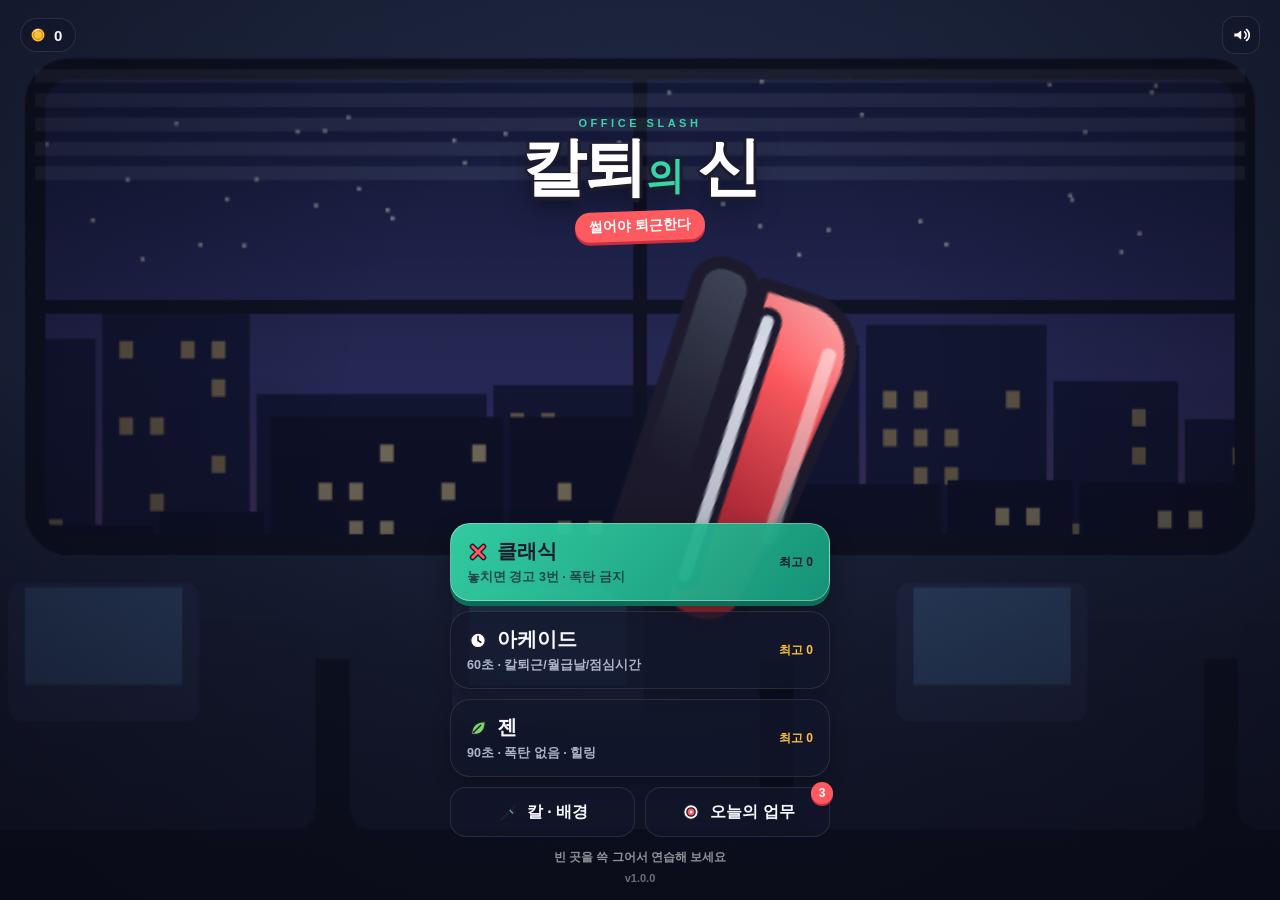
==== commit 55106917: "칼퇴의 신: favicon" ====
--- a/kaltoe/index.html
+++ b/kaltoe/index.html
@@ -9,6 +9,7 @@
     <meta http-equiv="Cache-Control" content="no-cache, no-store, must-revalidate" />
     <meta http-equiv="Pragma" content="no-cache" />
     <meta http-equiv="Expires" content="0" />
+    <link rel="icon" href="data:image/svg+xml,%3Csvg xmlns='http://www.w3.org/2000/svg' viewBox='0 0 48 48'%3E%3Crect width='48' height='48' rx='11' fill='%23121829'/%3E%3Cpath d='M15 13h18l-3 26H18z' fill='%23fff' stroke='%231e1b2e' stroke-width='2'/%3E%3Crect x='14' y='20' width='20' height='8' fill='%23d79a5a'/%3E%3Cpath d='M8 38L40 10' stroke='%2335d6a8' stroke-width='3' stroke-linecap='round'/%3E%3C/svg%3E" />
     <title>칼퇴의 신 — 썰어야 퇴근한다</title>
     <script type="module" crossorigin>var e=Object.defineProperty,t=(e,t,n)=>()=>{if(n)throw n[0];try{return e&&(t=e(e=0)),t}catch(e){throw n=[e],e}},n=(t,n)=>{let r={};for(var i in t)e(r,i,{get:t[i],enumerable:!0});return n||e(r,Symbol.toStringTag,{value:`Module`}),r};(function(){let e=document.createElement(`link`).relList;if(e&&e.supports&&e.supports(`modulepreload`))return;for(let e of document.querySelectorAll(`link[rel="modulepreload"]`))n(e);new MutationObserver(e=>{for(let t of e)if(t.type===`childList`)for(let e of t.addedNodes)e.tagName===`LINK`&&e.rel===`modulepreload`&&n(e)}).observe(document,{childList:!0,subtree:!0});function t(e){let t={};return e.integrity&&(t.integrity=e.integrity),e.referrerPolicy&&(t.referrerPolicy=e.referrerPolicy),t.credentials=e.crossOrigin===`use-credentials`?`include`:e.crossOrigin===`anonymous`?`omit`:`same-origin`,t}function n(e){if(e.ep)return;e.ep=!0;let n=t(e);fetch(e.href,n)}})();var r={ink:`#1e1b2e`,cream:`#fbf4e6`,paper:`#ffffff`,paperD:`#dcd8e8`,kraft:`#d79a5a`,kraftD:`#a86a33`,kraftL:`#f2c58f`,coffee:`#6b3b1f`,coffeeL:`#a5633a`,red:`#ff5a5f`,redD:`#c9303d`,redL:`#ffb3b5`,blue:`#4c8dff`,blueD:`#2a5fd0`,blueL:`#bcd6ff`,mint:`#35d6a8`,mintD:`#16997a`,mintL:`#bff5e4`,yellow:`#ffd23f`,yellowD:`#e0a111`,yellowL:`#fff0b3`,slate:`#8e97ad`,slateD:`#535b73`,slateL:`#d5dae6`,dark:`#2d3142`,darkL:`#454a5e`,gold:`#ffc23d`,goldD:`#d98a12`,green:`#7bd36a`,greenD:`#3f9a3d`,sky:`#63c6ff`,skyD:`#2b86d4`,skyL:`#d6f1ff`,white:`#f7f8ff`},i=Math.min(3,Math.max(2,Math.ceil(window.devicePixelRatio||1)));function a(e,t){let n=document.createElement(`canvas`);n.width=Math.ceil(e*i),n.height=Math.ceil(t*i),n.lw=e,n.lh=t;let r=n.getContext(`2d`);return r.scale(i,i),r.lineJoin=`round`,r.lineCap=`round`,[n,r]}var o=new Map;function s(e,t,n,r){let i=o.get(e);if(!i){let[s,c]=a(t,n);r(c),o.set(e,s),i=s}return i}var c=`"Pretendard","Apple SD Gothic Neo","Noto Sans KR",-apple-system,sans-serif`;function l(e,t,n,r,i,a){e.beginPath(),e.roundRect(t,n,r,i,a)}function u(e,t,n,i,a,o,s=3){let[c,l,u,d]=o;t();let f=e.createLinearGradient(c,l,c+u*.6,l+d);f.addColorStop(0,i),f.addColorStop(.45,n),f.addColorStop(1,a),e.fillStyle=f,e.fill(),s&&(e.strokeStyle=r.ink,e.lineWidth=s,e.stroke())}function d(e,t,n,i=0){t(),e.fillStyle=n,e.fill(),i&&(e.strokeStyle=r.ink,e.lineWidth=i,e.stroke())}function f(e,t,n,r,i,a=.35){e.save(),e.globalAlpha=a,e.fillStyle=`#fff`,l(e,t,n,r,i,i/2),e.fill(),e.restore()}function p(e,t,n,r,i,a,o=900){e.font=`${o} ${i}px ${c}`,e.textAlign=`center`,e.textBaseline=`middle`,e.fillStyle=a,e.fillText(t,n,r)}var m={coffee(e){let t=()=>{e.beginPath(),e.moveTo(-24,-26),e.lineTo(24,-26),e.lineTo(18,34),e.quadraticCurveTo(0,38,-18,34),e.closePath()};u(e,t,r.paper,`#ffffff`,r.paperD,[-24,-26,48,64]),e.save(),t(),e.clip(),d(e,()=>{e.beginPath(),e.moveTo(-26,-6),e.lineTo(26,-6),e.lineTo(26,16),e.lineTo(-26,16)},r.kraft),e.globalAlpha=.25,d(e,()=>{e.beginPath(),e.rect(-26,10,52,6)},r.kraftD),e.globalAlpha=1,e.restore(),e.strokeStyle=r.ink,e.lineWidth=3,t(),e.stroke(),e.beginPath(),e.moveTo(-25,-6),e.lineTo(25,-6),e.moveTo(-23.5,16),e.lineTo(23.5,16),e.lineWidth=2.5,e.stroke(),e.beginPath(),e.arc(0,5,6.5,0,6.283),e.fillStyle=r.mint,e.fill(),e.lineWidth=2,e.stroke(),u(e,()=>l(e,-29,-36,58,12,6),r.dark,r.darkL,r.ink,[-29,-36,58,12]),u(e,()=>l(e,-18,-42,36,8,4),r.dark,r.darkL,r.ink,[-18,-42,36,8],2.5),f(e,-15,-20,5,40,.5)},docs(e){e.save(),e.rotate(-.18),u(e,()=>l(e,-30,-36,60,74,4),r.paperD,`#ffffff`,r.slateL,[-30,-36,60,74]),e.restore(),e.save(),e.rotate(.12),u(e,()=>l(e,-30,-36,60,74,4),`#f3f1fa`,`#ffffff`,r.paperD,[-30,-36,60,74]),e.restore(),u(e,()=>l(e,-28,-38,58,76,4),r.paper,`#ffffff`,`#ecebf5`,[-28,-38,58,76]),e.fillStyle=r.slateL;for(let t=0;t<6;t++)l(e,-19,-18+t*9,t%3==2?24:38,3.5,2),e.fill();e.fillStyle=r.blue,l(e,-19,-30,26,6,3),e.fill(),u(e,()=>l(e,-8,-46,18,14,3),r.slate,r.slateL,r.slateD,[-8,-46,18,14],2.5),e.beginPath(),e.moveTo(-4,-34),e.lineTo(-4,-26),e.moveTo(6,-34),e.lineTo(6,-26),e.strokeStyle=r.ink,e.lineWidth=2.5,e.stroke()},approval(e){u(e,()=>l(e,-30,-40,60,80,7),r.blueD,r.blue,`#1b3f96`,[-30,-40,60,80]),d(e,()=>l(e,-24,-30,48,64,3),r.paper,2),p(e,`결재`,0,-18,10,r.dark,900),e.strokeStyle=r.ink,e.lineWidth=1.6;for(let t=0;t<3;t++)e.strokeRect(-19+t*13,-10,13,15);e.beginPath(),e.arc(6.5,-2.5,4.6,0,6.283),e.strokeStyle=r.red,e.lineWidth=2,e.stroke(),e.beginPath(),e.arc(-12.5,-2.5,4.6,0,6.283),e.stroke(),e.fillStyle=r.slateL;for(let t=0;t<3;t++)l(e,-18,12+t*7,t===2?22:36,3,1.5),e.fill();u(e,()=>l(e,-14,-46,28,14,4),r.slateL,`#fff`,r.slate,[-14,-46,28,14],2.5),d(e,()=>{e.beginPath(),e.arc(0,-42,3,0,6.283)},r.slateD)},keyboard(e){e.save(),e.rotate(-.12),u(e,()=>l(e,-46,-20,92,40,8),r.darkL,`#5d6379`,r.dark,[-46,-20,92,40]);for(let t=0;t<3;t++)for(let n=0;n<8;n++){let i=-39+n*10+(t===1?2:t===2?4:0),a=-13+t*10;t===2&&n>5||(d(e,()=>l(e,i,a,8,8,2),n%7==0&&t===0?r.mint:r.slateL),e.globalAlpha=.35,d(e,()=>l(e,i,a+6,8,2,1),r.slateD),e.globalAlpha=1)}d(e,()=>l(e,-19,10,38,6,2),r.slateL),f(e,-40,-17,50,3,.25),e.restore()},mouse(e){u(e,()=>{e.beginPath(),e.ellipse(0,4,23,32,0,0,6.283)},r.paper,`#ffffff`,r.slateL,[-23,-28,46,64]),e.beginPath(),e.moveTo(0,-27),e.lineTo(0,-2),e.moveTo(-22,-4),e.quadraticCurveTo(0,2,22,-4),e.strokeStyle=r.ink,e.lineWidth=2.5,e.stroke(),d(e,()=>l(e,-3.5,-20,7,12,3.5),r.blue,2),e.beginPath(),e.moveTo(0,-28),e.bezierCurveTo(2,-40,-10,-44,-4,-52),e.strokeStyle=r.ink,e.lineWidth=3,e.stroke(),f(e,-14,-18,5,26,.6)},stapler(e){e.save(),e.rotate(-.1),u(e,()=>l(e,-42,10,84,14,6),r.dark,r.darkL,r.ink,[-42,10,84,14]),u(e,()=>{e.beginPath(),e.moveTo(-40,8),e.lineTo(-40,-6),e.quadraticCurveTo(-38,-18,-24,-18),e.lineTo(34,-12),e.quadraticCurveTo(44,-10,44,0),e.lineTo(42,8),e.closePath()},r.red,r.redL,r.redD,[-40,-18,84,26]),d(e,()=>l(e,-34,2,70,5,2.5),r.slateL,2),f(e,-30,-14,50,3.5,.5),e.restore()},postit(e){e.save(),e.rotate(.14),u(e,()=>{e.beginPath(),e.moveTo(-32,-32),e.lineTo(32,-32),e.lineTo(32,18),e.lineTo(18,32),e.lineTo(-32,32),e.closePath()},r.yellow,r.yellowL,r.yellowD,[-32,-32,64,64]),d(e,()=>{e.beginPath(),e.moveTo(32,18),e.lineTo(20,20),e.lineTo(18,32),e.closePath()},r.yellowD,2.5),e.fillStyle=`rgba(30,27,46,.55)`,p(e,`할 일`,-6,-16,12,`rgba(30,27,46,.7)`,800),e.strokeStyle=`rgba(30,27,46,.45)`,e.lineWidth=2.4,e.beginPath(),e.moveTo(-22,0),e.lineTo(14,0),e.moveTo(-22,11),e.lineTo(6,11),e.stroke(),e.strokeStyle=r.red,e.lineWidth=2.6,e.beginPath(),e.moveTo(-24,4),e.lineTo(18,-3),e.stroke(),e.restore()},card(e){e.save(),e.rotate(-.2),u(e,()=>l(e,-40,-24,80,48,5),r.paper,`#ffffff`,r.paperD,[-40,-24,80,48]),d(e,()=>l(e,-40,-24,10,48,0),r.mint),e.strokeStyle=r.ink,e.lineWidth=3,l(e,-40,-24,80,48,5),e.stroke(),p(e,`김대리`,4,-8,13,r.dark,900),e.fillStyle=r.slateL,l(e,-18,6,44,3.5,2),e.fill(),l(e,-18,13,30,3.5,2),e.fill(),e.restore()},laptop(e){u(e,()=>{e.beginPath(),e.moveTo(-36,-36),e.lineTo(36,-36),e.lineTo(36,14),e.lineTo(-36,14),e.closePath()},r.slateL,`#ffffff`,r.slate,[-36,-36,72,50]);let t=e.createLinearGradient(0,-30,0,8);t.addColorStop(0,`#36407a`),t.addColorStop(1,`#1d2148`),e.fillStyle=t,l(e,-30,-30,60,38,3),e.fill(),e.fillStyle=r.mint,l(e,-24,-24,22,4,2),e.fill(),e.fillStyle=`rgba(255,255,255,.35)`;for(let t=0;t<3;t++)l(e,-24,-15+t*7,40-t*8,3,1.5),e.fill();u(e,()=>{e.beginPath(),e.moveTo(-44,14),e.lineTo(44,14),e.lineTo(40,26),e.lineTo(-40,26),e.closePath()},r.slateL,`#ffffff`,r.slate,[-44,14,88,12]),d(e,()=>l(e,-10,15,20,3,1.5),r.slate),f(e,-30,-34,40,2.5,.6)},badge(e){e.beginPath(),e.moveTo(-14,-26),e.quadraticCurveTo(-18,-52,0,-52),e.quadraticCurveTo(18,-52,14,-26),e.strokeStyle=r.ink,e.lineWidth=8,e.stroke(),e.strokeStyle=r.blue,e.lineWidth=4.5,e.stroke(),u(e,()=>l(e,-26,-30,52,68,7),r.paper,`#ffffff`,r.paperD,[-26,-30,52,68]),d(e,()=>{e.beginPath(),e.roundRect(-26,-30,52,16,[7,7,0,0])},r.blue),e.strokeStyle=r.ink,e.lineWidth=3,l(e,-26,-30,52,68,7),e.stroke(),p(e,`STAFF`,0,-22,8.5,`#fff`,900),d(e,()=>l(e,-12,-9,24,24,5),r.slateL,2),d(e,()=>{e.beginPath(),e.arc(0,-1,5.5,0,6.283)},r.slate),d(e,()=>{e.beginPath(),e.ellipse(0,12,9,6,0,Math.PI,0)},r.slate),e.fillStyle=r.dark;for(let t=0;t<10;t++)e.fillRect(-14+t*3,22,t%3?1.5:2.3,9);d(e,()=>l(e,-6,-34,12,8,3),r.slateL,2)},monitor(e){u(e,()=>l(e,-44,-36,88,58,6),r.dark,r.darkL,r.ink,[-44,-36,88,58]),e.fillStyle=`#e9fff4`,l(e,-38,-30,76,46,2),e.fill(),e.fillStyle=r.greenD,e.fillRect(-38,-30,76,7),e.strokeStyle=`rgba(30,27,46,.18)`,e.lineWidth=1;for(let t=1;t<6;t++)e.beginPath(),e.moveTo(-38+t*12.6,-23),e.lineTo(-38+t*12.6,16),e.stroke();for(let t=1;t<6;t++)e.beginPath(),e.moveTo(-38,-23+t*6.6),e.lineTo(38,-23+t*6.6),e.stroke();e.fillStyle=`rgba(53,214,168,.55)`,e.fillRect(-25.4,-9.8,25.2,6.6),e.fillStyle=`rgba(255,90,95,.6)`,e.fillRect(12.4,3.4,12.6,6.6),u(e,()=>{e.beginPath(),e.moveTo(-8,22),e.lineTo(8,22),e.lineTo(12,36),e.lineTo(-12,36),e.closePath()},r.slate,r.slateL,r.slateD,[-12,22,24,14],2.5),u(e,()=>l(e,-24,34,48,7,3.5),r.slate,r.slateL,r.slateD,[-24,34,48,7],2.5),f(e,-36,-28,3,40,.3)},parcel(e){d(e,()=>{e.beginPath(),e.moveTo(-40,-20),e.lineTo(0,-2),e.lineTo(0,40),e.lineTo(-40,22),e.closePath()},r.kraft,3),d(e,()=>{e.beginPath(),e.moveTo(40,-20),e.lineTo(0,-2),e.lineTo(0,40),e.lineTo(40,22),e.closePath()},r.kraftD,3),d(e,()=>{e.beginPath(),e.moveTo(0,-38),e.lineTo(40,-20),e.lineTo(0,-2),e.lineTo(-40,-20),e.closePath()},r.kraftL,3),e.fillStyle=`rgba(255,255,255,.55)`,e.beginPath(),e.moveTo(-14,-32),e.lineTo(26,-14),e.lineTo(14,-9),e.lineTo(-26,-27),e.closePath(),e.fill(),e.beginPath(),e.moveTo(-26,-14),e.lineTo(-26,12),e.lineTo(-14,17),e.lineTo(-14,-8),e.closePath(),e.fill(),d(e,()=>{e.beginPath(),e.moveTo(10,10),e.lineTo(30,1),e.lineTo(30,16),e.lineTo(10,25),e.closePath()},r.paper,2),e.strokeStyle=r.ink,e.lineWidth=1.5,e.beginPath(),e.moveTo(14,15),e.lineTo(26,9.5),e.moveTo(14,19.5),e.lineTo(22,16),e.stroke()},dosirak(e){u(e,()=>l(e,-42,-26,84,54,9),r.dark,r.darkL,r.ink,[-42,-26,84,54]),d(e,()=>l(e,-36,-20,40,42,5),r.paper,2),e.fillStyle=r.paperD;for(let t=0;t<14;t++){let n=t*2.4;e.beginPath(),e.ellipse(-16+Math.cos(n)*11,Math.sin(n*1.3)*12,2.2,1.3,n,0,6.283),e.fill()}d(e,()=>{e.beginPath(),e.arc(-16,0,5,0,6.283)},r.red,2),d(e,()=>l(e,8,-20,28,19,4),r.red,2),e.fillStyle=r.redD,e.fillRect(14,-16,4,10),e.fillRect(24,-12,6,4),d(e,()=>l(e,8,3,28,19,4),r.yellow,2),d(e,()=>{e.beginPath(),e.ellipse(22,12.5,8,5,0,0,6.283)},r.yellowL),d(e,()=>{e.beginPath(),e.ellipse(22,12.5,3.6,3,0,0,6.283)},r.gold),d(e,()=>{e.beginPath(),e.moveTo(10,-22),e.lineTo(18,-28),e.lineTo(16,-18),e.closePath()},r.green,2)},kimbap(e){let t=()=>{e.beginPath(),e.moveTo(0,-38),e.quadraticCurveTo(6,-38,40,24),e.quadraticCurveTo(42,32,32,32),e.lineTo(-32,32),e.quadraticCurveTo(-42,32,-40,24),e.quadraticCurveTo(-6,-38,0,-38),e.closePath()};u(e,t,r.paper,`#ffffff`,r.paperD,[-40,-38,80,70]),e.save(),t(),e.clip(),d(e,()=>{e.beginPath(),e.rect(-22,4,44,32)},`#22302a`),e.globalAlpha=.4,e.fillStyle=`#3b5248`,e.fillRect(-22,4,44,4),e.globalAlpha=1,d(e,()=>{e.beginPath(),e.rect(-50,-4,100,6)},r.red),e.restore(),e.strokeStyle=r.ink,e.lineWidth=3,t(),e.stroke(),e.beginPath(),e.moveTo(-22,4),e.lineTo(-22,32),e.moveTo(22,4),e.lineTo(22,32),e.lineWidth=2,e.stroke(),d(e,()=>l(e,-12,12,24,13,3),r.yellowL,1.8),p(e,`참치`,0,18.5,8.5,r.dark,900),f(e,-8,-26,4,18,.7)},mix(e){e.save(),e.rotate(-.6);let t=()=>l(e,-12,-46,24,92,4);u(e,t,r.gold,r.yellowL,r.goldD,[-12,-46,24,92]),e.save(),t(),e.clip(),d(e,()=>{e.beginPath(),e.rect(-14,-10,28,26)},r.coffee),e.fillStyle=`rgba(255,255,255,.85)`,e.beginPath(),e.arc(0,3,6,0,6.283),e.fill(),e.fillStyle=r.coffeeL,e.beginPath(),e.arc(0,3,3.5,0,6.283),e.fill(),e.strokeStyle=`rgba(30,27,46,.25)`,e.lineWidth=1.2;for(let t=0;t<5;t++)e.beginPath(),e.moveTo(-12,-42+t*2.5),e.lineTo(12,-42+t*2.5),e.stroke(),e.beginPath(),e.moveTo(-12,34+t*2.5),e.lineTo(12,34+t*2.5),e.stroke();e.restore(),e.strokeStyle=r.ink,e.lineWidth=3,t(),e.stroke(),f(e,-8,-38,3.5,70,.55),e.restore()},b_alarm(e){for(let t of[-1,1])u(e,()=>{e.beginPath(),e.arc(t*22,-26,11,Math.PI,0),e.closePath()},r.red,r.redL,r.redD,[t*22-11,-37,22,11],3);e.beginPath(),e.moveTo(-18,30),e.lineTo(-24,40),e.moveTo(18,30),e.lineTo(24,40),e.strokeStyle=r.ink,e.lineWidth=5,e.stroke(),u(e,()=>{e.beginPath(),e.arc(0,2,34,0,6.283)},r.red,r.redL,r.redD,[-34,-32,68,68]),d(e,()=>{e.beginPath(),e.arc(0,2,25,0,6.283)},r.paper,2.5),e.strokeStyle=r.ink,e.lineWidth=2;for(let t=0;t<12;t++){let n=t/12*6.283;e.beginPath(),e.moveTo(Math.cos(n)*21,2+Math.sin(n)*21),e.lineTo(Math.cos(n)*24,2+Math.sin(n)*24),e.stroke()}p(e,`야근`,0,12,12,r.redD,900),e.lineWidth=3,e.beginPath(),e.moveTo(0,2),e.lineTo(0,-15),e.moveTo(0,2),e.lineTo(11,-4),e.stroke(),d(e,()=>{e.beginPath(),e.arc(0,2,3,0,6.283)},r.ink),d(e,()=>l(e,-6,-42,12,9,3),r.slate,2.5),f(e,-24,-14,5,20,.45)},b_phone(e){u(e,()=>l(e,-40,-14,80,46,10),r.dark,r.darkL,r.ink,[-40,-14,80,46]),u(e,()=>{e.beginPath(),e.moveTo(-42,-16),e.quadraticCurveTo(-44,-36,-26,-36),e.lineTo(26,-36),e.quadraticCurveTo(44,-36,42,-16),e.lineTo(26,-14),e.quadraticCurveTo(24,-24,14,-24),e.lineTo(-14,-24),e.quadraticCurveTo(-24,-24,-26,-14),e.closePath()},r.dark,`#5d6379`,r.ink,[-44,-36,88,22]),d(e,()=>l(e,-30,-6,34,14,3),`#ffe0e0`,2),p(e,`부장님`,-13,1,8.5,r.redD,900);for(let t=0;t<2;t++)for(let n=0;n<3;n++)d(e,()=>l(e,-30+n*12,12+t*9,9,6,2),r.slateL);d(e,()=>{e.beginPath(),e.arc(24,4,8,0,6.283)},r.red,2.5),d(e,()=>{e.beginPath(),e.arc(22,2,3,0,6.283)},r.redL),d(e,()=>l(e,14,16,20,10,3),r.slateL)},b_notice(e){e.save(),e.rotate(.08),u(e,()=>l(e,-32,-40,64,80,4),r.paper,`#ffffff`,r.paperD,[-32,-40,64,80]),d(e,()=>l(e,-32,-40,64,20,0),r.red),e.strokeStyle=r.ink,e.lineWidth=3,l(e,-32,-40,64,80,4),e.stroke(),p(e,`공지`,0,-30,12,`#fff`,900),p(e,`주말`,0,-6,16,r.redD,900),p(e,`출근`,0,13,16,r.redD,900),e.fillStyle=r.slateL,l(e,-20,27,40,3.5,2),e.fill(),d(e,()=>{e.beginPath(),e.arc(0,-44,5,0,6.283)},r.red,2.5),e.restore()},x_frenzy(e){u(e,()=>{e.beginPath(),e.arc(0,0,36,0,6.283)},r.mint,r.mintL,r.mintD,[-36,-36,72,72]),d(e,()=>l(e,-26,-15,52,26,6),r.ink),p(e,`18:00`,0,-2,17,r.mintL,900),p(e,`칼퇴근`,0,22,10,r.ink,900),f(e,-22,-28,30,4,.5)},x_double(e){u(e,()=>l(e,-40,-26,80,52,6),r.gold,r.yellowL,r.goldD,[-40,-26,80,52]),e.beginPath(),e.moveTo(-40,-24),e.lineTo(0,4),e.lineTo(40,-24),e.strokeStyle=r.ink,e.lineWidth=3,e.stroke(),d(e,()=>{e.beginPath(),e.arc(0,4,11,0,6.283)},r.red,2.5),p(e,`₩`,0,4.5,13,`#fff`,900),p(e,`월급날`,0,18,9,r.ink,900)},x_freeze(e){u(e,()=>{e.beginPath(),e.moveTo(-38,-6),e.lineTo(38,-6),e.quadraticCurveTo(36,34,0,34),e.quadraticCurveTo(-36,34,-38,-6),e.closePath()},r.sky,r.skyL,r.skyD,[-38,-6,76,40]),d(e,()=>{e.beginPath(),e.ellipse(0,-6,38,8,0,0,6.283)},r.paper,3),e.fillStyle=r.paperD;for(let t=0;t<8;t++)e.beginPath(),e.ellipse(-24+t*7,-8+t%2*2,2.4,1.4,t,0,6.283),e.fill();e.beginPath(),e.moveTo(20,-14),e.lineTo(34,-42),e.strokeStyle=r.ink,e.lineWidth=6,e.stroke(),e.strokeStyle=r.slateL,e.lineWidth=3,e.stroke(),p(e,`점심시간`,0,16,10,r.ink,900),f(e,-28,0,4,18,.5)}};function h(e){return s(`i`+e,112,112,t=>{t.translate(56,56),m[e](t)})}function g(e,t=.6){return s(`g`+e+t,64,64,n=>{let r=n.createRadialGradient(32,32,0,32,32,32);r.addColorStop(0,`rgba(${e},${t})`),r.addColorStop(.45,`rgba(${e},${t*.35})`),r.addColorStop(1,`rgba(${e},0)`),n.fillStyle=r,n.fillRect(0,0,64,64)})}function ee(e,t){return s(`s`+e+t,160,160,n=>{let r=t*9301+49297,i=()=>(r=r*16807%2147483647)/2147483647;n.fillStyle=e;let a=[];for(let e=0;e<16;e++){let t=e/16*6.283,n=24+i()*14+(e%4==0?10:0);a.push([80+Math.cos(t)*n,80+Math.sin(t)*n])}n.beginPath();let o=e=>{let t=a[e%16],n=a[(e+1)%16];return[(t[0]+n[0])/2,(t[1]+n[1])/2]},s=o(15);n.moveTo(s[0],s[1]);for(let e=0;e<16;e++)s=o(e),n.quadraticCurveTo(a[e][0],a[e][1],s[0],s[1]);n.fill();for(let e=0;e<9;e++){let e=i()*6.283,t=44+i()*26,r=3+i()*6;n.save(),n.translate(80+Math.cos(e)*t,80+Math.sin(e)*t),n.rotate(e),n.beginPath(),n.ellipse(0,0,r*1.6,r*.7,0,0,6.283),n.fill(),n.restore()}for(let e=0;e<8;e++){let e=i()*6.283,t=66+i()*10;n.beginPath(),n.arc(80+Math.cos(e)*t,80+Math.sin(e)*t,1.5+i()*2,0,6.283),n.fill()}})}function te(e){return s(`d`+e,16,16,t=>{t.fillStyle=e,t.beginPath(),t.arc(8,8,7,0,6.283),t.fill()})}function ne(e){return s(`v`+e,200,400,t=>{let n=t.createRadialGradient(100,200,90,100,200,260);n.addColorStop(0,`rgba(${e},0)`),n.addColorStop(1,`rgba(${e},0.85)`),t.fillStyle=n,t.fillRect(0,0,200,400)})}var re=[{id:`office`,name:`야근 사무실`,price:0,sw:[`#26345a`,`#121829`]},{id:`pantry`,name:`탕비실`,price:300,sw:[`#5a4334`,`#22181a`]},{id:`meeting`,name:`회의실`,price:600,sw:[`#3b3f58`,`#16182a`]},{id:`roof`,name:`옥상`,price:1e3,sw:[`#4a2f6b`,`#120d24`]}];function ie(e){let t=e;return()=>(t=t*16807%2147483647)/2147483647}function ae(e,t,n){let r=document.createElement(`canvas`);r.width=Math.ceil(t*i),r.height=Math.ceil(n*i);let a=r.getContext(`2d`);a.scale(i,i);let o=ie(e.length*977+13),s=(e,t,n)=>{let r=a.createLinearGradient(0,e,0,t);for(let[e,t]of n)r.addColorStop(e,t);return r},c=(e,n,r,i,s,c=.5)=>{let l=-10;for(;l<t+10;){let t=26+o()*46,u=i+o()*(s-i);a.fillStyle=n,a.fillRect(l,e-u,t,u+400),a.fillStyle=r;for(let n=e-u+8;n<e-6;n+=11)for(let e=l+5;e<l+t-6;e+=9)o()<c&&a.fillRect(e,n,4,5);l+=t+2}};if(e===`office`||e===`meeting`||e===`pantry`){let r=e===`office`?[`#25314f`,`#151b30`]:e===`meeting`?[`#363a52`,`#191b2b`]:[`#4b392e`,`#221a19`];a.fillStyle=s(0,n,[[0,r[0]],[1,r[1]]]),a.fillRect(0,0,t,n)}if(e===`office`){let e=n*.1,r=t-36,i=n*.5;a.save(),a.beginPath(),a.roundRect(18,e,r,i,10),a.clip(),a.fillStyle=s(e,e+i,[[0,`#1b2550`],[.7,`#3a3a78`],[1,`#6a4a86`]]),a.fillRect(18,e,r,i),a.fillStyle=`rgba(255,255,255,.7)`;for(let t=0;t<40;t++)a.fillRect(18+o()*r,e+o()*i*.4,1.2,1.2);c(e+i,`#171c3d`,`rgba(255,214,120,.55)`,i*.25,i*.6,.35),c(e+i+10,`#10142c`,`rgba(255,230,160,.7)`,i*.1,i*.35,.45),a.fillStyle=`rgba(12,14,32,.38)`,a.fillRect(18,e,r,i),a.restore(),a.strokeStyle=`#0e1222`,a.lineWidth=6,a.beginPath(),a.roundRect(18,e,r,i,10),a.stroke(),a.beginPath(),a.moveTo(t/2,e),a.lineTo(t/2,e+i),a.moveTo(18,e+i*.5),a.lineTo(18+r,e+i*.5),a.lineWidth=4,a.stroke(),a.fillStyle=`rgba(200,210,235,.10)`;for(let t=e;t<e+i*.22;t+=7)a.fillRect(18,t,r,4);a.fillStyle=`#0f1426`,a.fillRect(0,n*.72,t,n),a.fillStyle=`#1a2038`;for(let e=-20;e<t;e+=130)a.beginPath(),a.roundRect(e,n*.68,120,60,6),a.fill();a.fillStyle=`#232a48`;for(let e=10;e<t;e+=130)a.beginPath(),a.roundRect(e,n*.64,56,40,4),a.fill(),a.fillStyle=`rgba(99,198,255,.18)`,a.fillRect(e+5,n*.645,46,28),a.fillStyle=`#232a48`}else if(e===`pantry`){a.strokeStyle=`rgba(0,0,0,.22)`,a.lineWidth=1.5;for(let e=0;e<n*.7;e+=22){a.beginPath(),a.moveTo(0,e),a.lineTo(t,e),a.stroke();for(let n=e/22%2?0:22;n<t;n+=44)a.beginPath(),a.moveTo(n,e),a.lineTo(n,e+22),a.stroke()}a.fillStyle=`rgba(255,220,170,.08)`,a.beginPath(),a.ellipse(t/2,0,t*.7,n*.35,0,0,6.283),a.fill();for(let e of[n*.22,n*.38]){a.fillStyle=`#2a1e1a`,a.fillRect(20,e,t-40,8);for(let n=34;n<t-40;n+=34+o()*14)a.fillStyle=o()<.5?`#6d5444`:`#58463c`,a.beginPath(),a.roundRect(n,e-22,20,22,3),a.fill()}a.fillStyle=`#1f1716`,a.fillRect(0,n*.7,t,n),a.fillStyle=`#33261f`,a.fillRect(0,n*.68,t,12),a.fillStyle=`#2b2b33`,a.beginPath(),a.roundRect(t-120,n*.5,82,110,8),a.fill(),a.fillStyle=`#3c3c48`,a.fillRect(t-110,n*.52,62,20),a.fillStyle=`rgba(255,90,95,.6)`,a.beginPath(),a.arc(t-56,n*.62,3,0,6.283),a.fill(),a.fillStyle=`#3a2c25`,a.beginPath(),a.roundRect(40,n*.6,40,48,6),a.fill()}else if(e===`meeting`){let e=n*.14,r=t-60,i=n*.36;a.fillStyle=`#c9ccd8`,a.beginPath(),a.roundRect(24,e-6,r+12,i+12,8),a.fill(),a.fillStyle=`#e6e8f0`,a.fillRect(30,e,r,i),a.globalAlpha=.55,a.strokeStyle=`#2a5fd0`,a.lineWidth=3,a.beginPath(),a.moveTo(50,e+30),a.lineTo(50,e+i-24),a.lineTo(30+r-20,e+i-24),a.stroke(),a.strokeStyle=`#c9303d`,a.beginPath(),a.moveTo(60,e+50),a.lineTo(120,e+70),a.lineTo(170,e+60),a.lineTo(240,e+i-50),a.stroke(),a.beginPath(),a.moveTo(240,e+i-50),a.lineTo(228,e+i-52),a.moveTo(240,e+i-50),a.lineTo(237,e+i-63),a.stroke(),a.fillStyle=`#1e1b2e`,a.font=`900 22px "Apple SD Gothic Neo",sans-serif`,a.fillText(`KPI ?!`,30+r-110,e+46),a.font=`800 14px "Apple SD Gothic Neo",sans-serif`,a.fillText(`다음주까지...`,30+r-120,e+72),a.globalAlpha=1,a.fillStyle=`rgba(10,12,24,.42)`,a.fillRect(30,e,r,i),a.fillStyle=`#121423`,a.beginPath(),a.ellipse(t/2,n*.9,t*.75,n*.18,0,0,6.283),a.fill(),a.fillStyle=`#1d2033`;for(let e=0;e<4;e++)a.beginPath(),a.roundRect(20+e*(t-40)/4,n*.68,60,70,14),a.fill()}else{a.fillStyle=s(0,n,[[0,`#120d2a`],[.55,`#2f1f55`],[.8,`#5a3170`],[1,`#2a1838`]]),a.fillRect(0,0,t,n),a.fillStyle=`rgba(255,255,255,.8)`;for(let e=0;e<90;e++){let e=o()<.1?1.8:1;a.globalAlpha=.3+o()*.6,a.fillRect(o()*t,o()*n*.55,e,e)}a.globalAlpha=1;let e=a.createRadialGradient(t*.78,n*.16,0,t*.78,n*.16,60);e.addColorStop(0,`rgba(255,240,200,.95)`),e.addColorStop(.35,`rgba(255,240,200,.9)`),e.addColorStop(.36,`rgba(255,230,180,.18)`),e.addColorStop(1,`rgba(255,230,180,0)`),a.fillStyle=e,a.fillRect(t*.78-60,n*.16-60,120,120),c(n*.74,`#241a45`,`rgba(255,200,120,.45)`,n*.12,n*.3,.3),c(n*.8,`#170f30`,`rgba(255,220,150,.6)`,n*.05,n*.18,.4),a.fillStyle=`#0d0a1c`,a.fillRect(0,n*.82,t,n),a.strokeStyle=`#2b2348`,a.lineWidth=4,a.beginPath(),a.moveTo(0,n*.79),a.lineTo(t,n*.79),a.stroke(),a.lineWidth=3;for(let e=8;e<t;e+=28)a.beginPath(),a.moveTo(e,n*.79),a.lineTo(e,n*.83),a.stroke()}let l=a.createRadialGradient(t/2,n*.45,Math.min(t,n)*.3,t/2,n*.45,Math.max(t,n)*.75);return l.addColorStop(0,`rgba(6,6,16,0)`),l.addColorStop(1,`rgba(6,6,16,.62)`),a.fillStyle=l,a.fillRect(0,0,t,n),r}var _=`#1e1b2e`,oe={coin:`<circle cx="24" cy="24" r="17" fill="#ffc23d" stroke="${_}" stroke-width="3"/><circle cx="24" cy="24" r="10.5" fill="none" stroke="#d98a12" stroke-width="3"/><path d="M17 15a12 12 0 0 1 9-4" stroke="#fff" stroke-width="3" fill="none" stroke-linecap="round" opacity=".7"/>`,x:`<path d="M12 12L36 36M36 12L12 36" stroke="${_}" stroke-width="12" stroke-linecap="round"/><path d="M12 12L36 36M36 12L12 36" stroke="currentColor" stroke-width="6" stroke-linecap="round"/>`,sound:`<path d="M8 19h8l10-8v26l-10-8H8z" fill="#fff" stroke="${_}" stroke-width="3" stroke-linejoin="round"/><path d="M32 17a9 9 0 0 1 0 14M36 12a15 15 0 0 1 0 24" stroke="#fff" stroke-width="3.5" fill="none" stroke-linecap="round"/>`,mute:`<path d="M8 19h8l10-8v26l-10-8H8z" fill="#fff" stroke="${_}" stroke-width="3" stroke-linejoin="round"/><path d="M32 19l10 10M42 19L32 29" stroke="#ff5a5f" stroke-width="4" stroke-linecap="round"/>`,pause:`<rect x="12" y="10" width="9" height="28" rx="3" fill="#fff" stroke="${_}" stroke-width="3"/><rect x="27" y="10" width="9" height="28" rx="3" fill="#fff" stroke="${_}" stroke-width="3"/>`,play:`<path d="M15 10l24 14-24 14z" fill="#fff" stroke="${_}" stroke-width="3" stroke-linejoin="round"/>`,home:`<path d="M8 23L24 9l16 14v17H29V29h-10v11H8z" fill="#fff" stroke="${_}" stroke-width="3" stroke-linejoin="round"/>`,retry:`<path d="M36 18a13 13 0 1 0 2 10" fill="none" stroke="${_}" stroke-width="8" stroke-linecap="round"/><path d="M36 18a13 13 0 1 0 2 10" fill="none" stroke="#fff" stroke-width="4" stroke-linecap="round"/><path d="M38 8v12H26z" fill="#fff" stroke="${_}" stroke-width="3" stroke-linejoin="round"/>`,share:`<path d="M24 8v22M16 15l8-8 8 8" stroke="${_}" stroke-width="8" fill="none" stroke-linecap="round" stroke-linejoin="round"/><path d="M24 8v22M16 15l8-8 8 8" stroke="#fff" stroke-width="4" fill="none" stroke-linecap="round" stroke-linejoin="round"/><path d="M12 24v14h24V24" fill="none" stroke="${_}" stroke-width="8" stroke-linecap="round" stroke-linejoin="round"/><path d="M12 24v14h24V24" fill="none" stroke="#fff" stroke-width="4" stroke-linecap="round" stroke-linejoin="round"/>`,trophy:`<path d="M15 8h18v10a9 9 0 0 1-18 0z" fill="#ffc23d" stroke="${_}" stroke-width="3"/><path d="M15 12H8a7 7 0 0 0 8 9M33 12h7a7 7 0 0 1-8 9" fill="none" stroke="${_}" stroke-width="3"/><path d="M24 27v7M16 40h16l-2-6H18z" fill="#ffc23d" stroke="${_}" stroke-width="3" stroke-linejoin="round"/>`,blade:`<path d="M8 40L30 18l8-8 2 2-8 8-22 22z" fill="#d5dae6" stroke="${_}" stroke-width="3" stroke-linejoin="round"/><path d="M30 18l8 8-4 4-8-8" fill="#35d6a8" stroke="${_}" stroke-width="3" stroke-linejoin="round"/>`,image:`<rect x="7" y="10" width="34" height="28" rx="5" fill="#fff" stroke="${_}" stroke-width="3"/><path d="M10 34l9-10 7 7 5-5 7 8" fill="#63c6ff" stroke="${_}" stroke-width="3" stroke-linejoin="round"/><circle cx="32" cy="18" r="3.5" fill="#ffc23d" stroke="${_}" stroke-width="2.5"/>`,target:`<circle cx="24" cy="24" r="16" fill="#fff" stroke="${_}" stroke-width="3"/><circle cx="24" cy="24" r="9" fill="#ff5a5f" stroke="${_}" stroke-width="3"/><circle cx="24" cy="24" r="3" fill="#fff"/>`,check:`<circle cx="24" cy="24" r="17" fill="#35d6a8" stroke="${_}" stroke-width="3"/><path d="M16 24l6 6 11-12" stroke="#fff" stroke-width="4.5" fill="none" stroke-linecap="round" stroke-linejoin="round"/>`,box:`<rect x="9" y="9" width="30" height="30" rx="8" fill="rgba(255,255,255,.12)" stroke="rgba(255,255,255,.45)" stroke-width="3"/>`,lock:`<rect x="11" y="21" width="26" height="19" rx="5" fill="#d5dae6" stroke="${_}" stroke-width="3"/><path d="M16 21v-5a8 8 0 0 1 16 0v5" fill="none" stroke="${_}" stroke-width="3"/>`,clock:`<circle cx="24" cy="25" r="16" fill="#fff" stroke="${_}" stroke-width="3"/><path d="M24 16v9l6 4" stroke="${_}" stroke-width="3.5" fill="none" stroke-linecap="round"/>`,close:`<path d="M14 14l20 20M34 14L14 34" stroke="#fff" stroke-width="4.5" stroke-linecap="round"/>`,bomb:`<circle cx="22" cy="28" r="13" fill="#ff5a5f" stroke="${_}" stroke-width="3"/><path d="M30 18l5-5" stroke="${_}" stroke-width="4" stroke-linecap="round"/><path d="M37 11l3-3M38 15h4M33 8V4" stroke="#ffc23d" stroke-width="3" stroke-linecap="round"/>`,leaf:`<path d="M10 38C10 18 22 10 40 10c0 18-8 30-28 28z" fill="#7bd36a" stroke="${_}" stroke-width="3" stroke-linejoin="round"/><path d="M14 34L30 18" stroke="${_}" stroke-width="3" stroke-linecap="round"/>`};function v(e,t=24,n=``){return`<svg class="ic ${n}" width="${t}" height="${t}" viewBox="0 0 48 48" aria-hidden="true">${oe[e]||``}</svg>`}var y=null,b=null,se=null,ce=null,le=null,ue=localStorage.getItem(`kt_muted`)===`1`,de=0,fe=0,pe=()=>ue;function me(e){ue=e,localStorage.setItem(`kt_muted`,e?`1`:`0`),b&&y&&b.gain.setTargetAtTime(e?0:.9,y.currentTime,.02)}function he(){try{if(!y){let e=window.AudioContext||window.webkitAudioContext;if(!e)return;y=new e;let t=y.createDynamicsCompressor();t.threshold.value=-14,t.ratio.value=6,b=y.createGain(),b.gain.value=ue?0:.9,se=y.createGain(),ce=y.createGain(),ce.gain.value=.22,se.connect(b),ce.connect(b),b.connect(t).connect(y.destination),le=y.createBuffer(1,y.sampleRate*1.5,y.sampleRate);let n=le.getChannelData(0);for(let e=0;e<n.length;e++)n[e]=Math.random()*2-1;De()}y.state===`suspended`&&y.resume()}catch{}}function ge(){if(!y||!se)return!1;let e=y.currentTime;return e-de>.05&&(de=e,fe=0),++fe<=12}function x(e,t,n,r,i,a=0,o=se){if(!y||!o)return;let s=y.currentTime+a,c=y.createOscillator(),l=y.createGain();c.type=n,c.frequency.setValueAtTime(e,s),i&&c.frequency.exponentialRampToValueAtTime(i,s+t),l.gain.setValueAtTime(1e-4,s),l.gain.exponentialRampToValueAtTime(r,s+.005),l.gain.exponentialRampToValueAtTime(1e-4,s+t),c.connect(l).connect(o),c.start(s),c.stop(s+t+.03)}function S(e,t,n,r,i=`bandpass`,a=1,o=0){if(!y||!se||!le)return;let s=y.currentTime+o,c=y.createBufferSource(),l=y.createBiquadFilter(),u=y.createGain();c.buffer=le,l.type=i,l.Q.value=a,l.frequency.setValueAtTime(n,s),l.frequency.exponentialRampToValueAtTime(Math.max(40,r),s+e),u.gain.setValueAtTime(t,s),u.gain.exponentialRampToValueAtTime(1e-4,s+e),c.connect(l).connect(u).connect(se),c.start(s,Math.random()*.8),c.stop(s+e+.05)}var _e=0,C={swish(e){if(!y||y.currentTime-_e<.12||!ge())return;_e=y.currentTime;let t=Math.min(1,e/3e3);S(.16,.25+t*.25,900+t*1500,4500+t*2500,`bandpass`,1.4)},slice(e){if(!ge())return;let t=1+Math.min(6,e)*.06;S(.09,.55,6e3*t,2500,`highpass`,.8),x(1400*t,.06,`triangle`,.12,700)},splat(e){if(ge()){if(e===`liquid`)S(.28,.7,1400,180,`lowpass`,2),x(320,.14,`sine`,.3,90);else if(e===`paper`)for(let e=0;e<3;e++)S(.05,.4,3500+e*800,1800,`bandpass`,3,e*.03);else e===`tech`?(x(180,.08,`square`,.12,80),S(.12,.45,5e3,900,`bandpass`,2),x(2600,.05,`square`,.05,1800,.02)):(S(.2,.55,900,200,`lowpass`,3),x(240,.1,`sine`,.25,120))}},combo(e){[784,988,1175,1319,1568,1760,2093].slice(0,Math.min(7,e)).forEach((e,t)=>x(e,.14,`triangle`,.18,void 0,t*.045))},crit(){x(2093,.4,`sine`,.2),x(3136,.3,`sine`,.1,void 0,.03),S(.15,.3,8e3,3e3,`highpass`)},launch(){ge()&&x(220,.12,`sine`,.12,420)},fuse(){S(.5,.18,6e3,4e3,`highpass`,.7)},bomb(){S(1.2,1,2200,50,`lowpass`,1),x(90,.9,`sawtooth`,.35,30),x(55,1.2,`sine`,.6,25)},hitBomb(){S(.4,.7,1800,80,`lowpass`,1),x(140,.3,`square`,.18,50)},miss(){x(200,.25,`triangle`,.3,90),S(.12,.2,400,120,`lowpass`)},bonus(){[523,659,784,1047,1319].forEach((e,t)=>x(e,.16,`square`,.07,void 0,t*.05)),x(262,.5,`triangle`,.2,1047)},start(){[392,523,659,784].forEach((e,t)=>x(e,.12,`triangle`,.18,void 0,t*.06))},over(){[523,440,349,262].forEach((e,t)=>x(e,.25,`triangle`,.2,void 0,t*.12))},tick(){x(1800,.04,`square`,.08)},coin(){x(1568,.06,`square`,.06),x(2093,.1,`square`,.05,void 0,.05)},click(){x(900,.05,`triangle`,.15,600)}},ve=0,ye=0,be=!1,xe=!1,Se=[45,45,52,45,41,41,48,41,43,43,50,43,40,40,47,40],Ce=[[69,72,76],[65,69,72],[67,71,74],[64,67,71]],we=e=>440*2**((e-69)/12);function Te(e){be=e}function Ee(e){xe=e}function De(){setInterval(()=>{if(!y||!ce)return;let e=xe?.13:.17;for(ye<y.currentTime&&(ye=y.currentTime+.05);ye<y.currentTime+.25;){let t=ye-y.currentTime;if(be){let n=ve%16;if(n%2==0&&x(we(Se[n]-12),e*1.6,`triangle`,.5,void 0,t,ce),n%4==0&&S(.08,.25,160,60,`lowpass`,1,t),n%4==2&&S(.05,.12,7e3,5e3,`highpass`,.7,t),n%8==0)for(let n of Ce[(ve>>4)%4])x(we(n),e*6,`sine`,.09,void 0,t,ce);xe&&n%2==1&&x(we(Ce[(ve>>4)%4][n%3]+12),.1,`square`,.05,void 0,t,ce)}ve++,ye+=e}},60)}var Oe,ke,Ae,je,Me,Ne,Pe,Fe,Ie,Le,Re,ze,Be,Ve,He,Ue,We,Ge,Ke,qe=t((()=>{(function(e){e.Unimplemented=`UNIMPLEMENTED`,e.Unavailable=`UNAVAILABLE`})(Oe||={}),ke=class extends Error{constructor(e,t,n){super(e),this.message=e,this.code=t,this.data=n}},Ae=e=>e?.androidBridge?`android`:e?.webkit?.messageHandlers?.bridge?`ios`:`web`,je=e=>{let t=e.CapacitorCustomPlatform||null,n=e.Capacitor||{},r=n.Plugins=n.Plugins||{},i=()=>t===null?Ae(e):t.name,a=()=>i()!==`web`,o=e=>!!(l.get(e)?.platforms.has(i())||s(e)),s=e=>n.PluginHeaders?.find(t=>t.name===e),c=t=>e.console.error(t),l=new Map;return n.convertFileSrc||=e=>e,n.getPlatform=i,n.handleError=c,n.isNativePlatform=a,n.isPluginAvailable=o,n.registerPlugin=(e,a={})=>{let o=l.get(e);if(o)return console.warn(`Capacitor plugin "${e}" already registered. Cannot register plugins twice.`),o.proxy;let c=i(),u=s(e),d,f=async()=>(!d&&c in a?d=d=typeof a[c]==`function`?await a[c]():a[c]:t!==null&&!d&&`web`in a&&(d=d=typeof a.web==`function`?await a.web():a.web),d),p=(t,r)=>{if(u){let i=u?.methods.find(e=>r===e.name);if(i)return i.rtype===`promise`?t=>n.nativePromise(e,r.toString(),t):(t,i)=>n.nativeCallback(e,r.toString(),t,i);if(t)return t[r]?.bind(t)}else if(t)return t[r]?.bind(t);else throw new ke(`"${e}" plugin is not implemented on ${c}`,Oe.Unimplemented)},m=t=>{let n,r=(...r)=>{let i=f().then(i=>{let a=p(i,t);if(a){let e=a(...r);return n=e?.remove,e}throw new ke(`"${e}.${t}()" is not implemented on ${c}`,Oe.Unimplemented)});return t===`addListener`&&(i.remove=async()=>n()),i};return r.toString=()=>`${t.toString()}() { [capacitor code] }`,Object.defineProperty(r,"name",{value:t,writable:!1,configurable:!1}),r},h=m(`addListener`),g=m(`removeListener`),ee=(e,t)=>{let n=h({eventName:e},t).then(e=>e),r=async()=>{let t=await n;await g({eventName:e,callbackId:t})},i=new Promise(e=>n.then(()=>e({remove:r})));return i.remove=async()=>{console.warn(`Using addListener() without 'await' is deprecated.`),await r()},i},te=new Proxy({},{get(e,t){switch(t){case`$$typeof`:return;case`toJSON`:return()=>({});case`addListener`:return u?ee:h;case`removeListener`:return g;default:return m(t)}}});return r[e]=te,l.set(e,{name:e,proxy:te,platforms:new Set([...Object.keys(a),...u?[c]:[]])}),te},n.Exception=ke,n.DEBUG=!!n.DEBUG,n.isLoggingEnabled=!!n.isLoggingEnabled,n},Me=e=>e.Capacitor=je(e),Ne=Me(typeof globalThis<`u`?globalThis:typeof self<`u`?self:typeof window<`u`?window:typeof global<`u`?global:{}),Pe=Ne.registerPlugin,Fe=class{constructor(){this.listeners={},this.retainedEventArguments={},this.windowListeners={}}addListener(e,t){let n=!1;this.listeners[e]||(this.listeners[e]=[],n=!0),this.listeners[e].push(t);let r=this.windowListeners[e];return r&&!r.registered&&this.addWindowListener(r),n&&this.sendRetainedArgumentsForEvent(e),Promise.resolve({remove:async()=>this.removeListener(e,t)})}async removeAllListeners(){this.listeners={};for(let e in this.windowListeners)this.removeWindowListener(this.windowListeners[e]);this.windowListeners={}}notifyListeners(e,t,n){let r=this.listeners[e];if(r)r.forEach(e=>e(t));else if(n){let n=this.retainedEventArguments[e];n||=[],n.push(t),this.retainedEventArguments[e]=n}}hasListeners(e){return!!this.listeners[e]?.length}registerWindowListener(e,t){this.windowListeners[t]={registered:!1,windowEventName:e,pluginEventName:t,handler:e=>{this.notifyListeners(t,e)}}}unimplemented(e=`not implemented`){return new Ne.Exception(e,Oe.Unimplemented)}unavailable(e=`not available`){return new Ne.Exception(e,Oe.Unavailable)}async removeListener(e,t){let n=this.listeners[e];if(!n)return;let r=n.indexOf(t);r!==-1&&this.listeners[e].splice(r,1),this.listeners[e].length||this.removeWindowListener(this.windowListeners[e])}addWindowListener(e){window.addEventListener(e.windowEventName,e.handler),e.registered=!0}removeWindowListener(e){e&&(window.removeEventListener(e.windowEventName,e.handler),e.registered=!1)}sendRetainedArgumentsForEvent(e){let t=this.retainedEventArguments[e];t&&(delete this.retainedEventArguments[e],t.forEach(t=>{this.notifyListeners(e,t)}))}},Ie=e=>encodeURIComponent(e).replace(/%(2[346B]|5E|60|7C)/g,decodeURIComponent).replace(/[()]/g,escape),Le=e=>e.replace(/(%[\dA-F]{2})+/gi,decodeURIComponent),Re=class extends Fe{async getCookies(){let e=document.cookie,t={};return e.split(`;`).forEach(e=>{if(e.length<=0)return;let[n,r]=e.replace(/=/,`CAP_COOKIE`).split(`CAP_COOKIE`);n=Le(n).trim(),r=Le(r).trim(),t[n]=r}),t}async setCookie(e){try{let t=Ie(e.key),n=Ie(e.value),r=e.expires?`; expires=${e.expires.replace(`expires=`,``)}`:``,i=(e.path||`/`).replace(`path=`,``),a=e.url!=null&&e.url.length>0?`domain=${e.url}`:``;document.cookie=`${t}=${n||``}${r}; path=${i}; ${a};`}catch(e){return Promise.reject(e)}}async deleteCookie(e){try{document.cookie=`${e.key}=; Max-Age=0`}catch(e){return Promise.reject(e)}}async clearCookies(){try{let e=document.cookie.split(`;`)||[];for(let t of e)document.cookie=t.replace(/^ +/,``).replace(/=.*/,`=;expires=${new Date().toUTCString()};path=/`)}catch(e){return Promise.reject(e)}}async clearAllCookies(){try{await this.clearCookies()}catch(e){return Promise.reject(e)}}},Pe(`CapacitorCookies`,{web:()=>new Re}),ze=async e=>new Promise((t,n)=>{let r=new FileReader;r.onload=()=>{let e=r.result;t(e.indexOf(`,`)>=0?e.split(`,`)[1]:e)},r.onerror=e=>n(e),r.readAsDataURL(e)}),Be=(e={})=>{let t=Object.keys(e);return Object.keys(e).map(e=>e.toLocaleLowerCase()).reduce((n,r,i)=>(n[r]=e[t[i]],n),{})},Ve=(e,t=!0)=>e?Object.entries(e).reduce((e,n)=>{let[r,i]=n,a,o;return Array.isArray(i)?(o=``,i.forEach(e=>{a=t?encodeURIComponent(e):e,o+=`${r}=${a}&`}),o.slice(0,-1)):(a=t?encodeURIComponent(i):i,o=`${r}=${a}`),`${e}&${o}`},``).substr(1):null,He=(e,t={})=>{let n=Object.assign({method:e.method||`GET`,headers:e.headers},t),r=Be(e.headers)[`content-type`]||``;if(typeof e.data==`string`)n.body=e.data;else if(r.includes(`application/x-www-form-urlencoded`)){let t=new URLSearchParams;for(let[n,r]of Object.entries(e.data||{}))t.set(n,r);n.body=t.toString()}else if(r.includes(`multipart/form-data`)||e.data instanceof FormData){let t=new FormData;if(e.data instanceof FormData)e.data.forEach((e,n)=>{t.append(n,e)});else for(let n of Object.keys(e.data))t.append(n,e.data[n]);n.body=t;let r=new Headers(n.headers);r.delete(`content-type`),n.headers=r}else(r.includes(`application/json`)||typeof e.data==`object`)&&(n.body=JSON.stringify(e.data));return n},Ue=class extends Fe{async request(e){let t=He(e,e.webFetchExtra),n=Ve(e.params,e.shouldEncodeUrlParams),r=n?`${e.url}?${n}`:e.url,i=await fetch(r,t),a=i.headers.get(`content-type`)||``,{responseType:o=`text`}=i.ok?e:{};a.includes(`application/json`)&&(o=`json`);let s,c;switch(o){case`arraybuffer`:case`blob`:c=await i.blob(),s=await ze(c);break;case`json`:s=await i.json();break;default:s=await i.text()}let l={};return i.headers.forEach((e,t)=>{l[t]=e}),{data:s,headers:l,status:i.status,url:i.url}}async get(e){return this.request(Object.assign(Object.assign({},e),{method:`GET`}))}async post(e){return this.request(Object.assign(Object.assign({},e),{method:`POST`}))}async put(e){return this.request(Object.assign(Object.assign({},e),{method:`PUT`}))}async patch(e){return this.request(Object.assign(Object.assign({},e),{method:`PATCH`}))}async delete(e){return this.request(Object.assign(Object.assign({},e),{method:`DELETE`}))}},Pe(`CapacitorHttp`,{web:()=>new Ue}),(function(e){e.Dark=`DARK`,e.Light=`LIGHT`,e.Default=`DEFAULT`})(We||={}),(function(e){e.StatusBar=`StatusBar`,e.NavigationBar=`NavigationBar`})(Ge||={}),Ke=class extends Fe{async setStyle(){this.unavailable(`not available for web`)}async setAnimation(){this.unavailable(`not available for web`)}async show(){this.unavailable(`not available for web`)}async hide(){this.unavailable(`not available for web`)}},Pe(`SystemBars`,{web:()=>new Ke})})),w,Je,Ye=t((()=>{(function(e){e.Heavy=`HEAVY`,e.Medium=`MEDIUM`,e.Light=`LIGHT`})(w||={}),(function(e){e.Success=`SUCCESS`,e.Warning=`WARNING`,e.Error=`ERROR`})(Je||={})})),Xe,Ze,Qe,$e,et,tt,nt=t((()=>{Xe=`modulepreload`,Ze=function(e,t){return new URL(e,t).href},Qe={},$e=function(e){return e.pathname.endsWith(`.css`)},et=function(e,t,n){if(t in e)return e[t];let r=n();if(!r){e[t]=void 0;return}let i=r.then(()=>{e[t]=void 0},n=>{throw e[t]=void 0,n});return e[t]=i,i},tt=function(e,t,n){let r=Promise.resolve();if(t&&t.length>0){let e,i=document.querySelector(`meta[property=csp-nonce]`),a=i?.nonce||i?.getAttribute(`nonce`);function o(e){return Promise.all(e.map(e=>Promise.resolve(e).then(e=>({status:`fulfilled`,value:e}),e=>({status:`rejected`,reason:e}))))}function s(e){return import.meta.resolve?new URL(import.meta.resolve(e)):new URL(e,import.meta.url)}r=o(t.map(t=>{t=Ze(t,n);let r=s(t),i=$e(r);return et(Qe,r.href,()=>{if(e===void 0){e={all:new Set,styles:new Set};let t=document.getElementsByTagName(`link`);for(let n=t.length-1;n>=0;n--){let r=t[n];e.all.add(r.href),r.rel===`stylesheet`&&e.styles.add(r.href)}}if((i?e.styles:e.all).has(r.href))return;let t=document.createElement(`link`);if(t.rel=i?`stylesheet`:Xe,i||(t.as=`script`),t.crossOrigin=``,t.href=r.href,a&&t.setAttribute(`nonce`,a),document.head.appendChild(t),i)return new Promise((e,n)=>{let i=a=>{t.removeEventListener(`load`,i),t.removeEventListener(`error`,i),a.type===`error`?n(Error(`Unable to preload CSS for ${r}`)):e(a)};t.addEventListener(`load`,i),t.addEventListener(`error`,i)})})}).filter(e=>e!==void 0))}function i(e){let t=new Event(`vite:preloadError`,{cancelable:!0});if(t.payload=e,window.dispatchEvent(t),!t.defaultPrevented)throw e}return r.then(t=>{for(let e of t||[])e.status===`rejected`&&i(e.reason);return e().catch(i)})}})),rt=n({HapticsWeb:()=>it}),it,at=t((()=>{qe(),Ye(),it=class extends Fe{constructor(){super(...arguments),this.selectionStarted=!1}async impact(e){let t=this.patternForImpact(e?.style);this.vibrateWithPattern(t)}async notification(e){let t=this.patternForNotification(e?.type);this.vibrateWithPattern(t)}async vibrate(e){let t=e?.duration||300;this.vibrateWithPattern([t])}async selectionStart(){this.selectionStarted=!0}async selectionChanged(){this.selectionStarted&&this.vibrateWithPattern([70])}async selectionEnd(){this.selectionStarted=!1}patternForImpact(e=w.Heavy){return e===w.Medium?[43]:e===w.Light?[20]:[61]}patternForNotification(e=Je.Success){return e===Je.Warning?[30,40,30,50,60]:e===Je.Error?[27,45,50]:[35,65,21]}vibrateWithPattern(e){if(navigator.vibrate)navigator.vibrate(e);else throw this.unavailable(`Browser does not support the vibrate API`)}}}));qe(),Ye(),nt();var ot=Pe(`Haptics`,{web:()=>tt(()=>Promise.resolve().then(()=>(at(),rt)).then(e=>new e.HapticsWeb),void 0,import.meta.url)});qe();var st=Ne.isNativePlatform();function ct(){st?ot.impact({style:w.Light}).catch(()=>{}):navigator.vibrate?.(8)}function lt(){st?ot.impact({style:w.Medium}).catch(()=>{}):navigator.vibrate?.(15)}function ut(){st?ot.impact({style:w.Heavy}).catch(()=>{}):navigator.vibrate?.(30)}function dt(){st?ot.notification({type:Je.Error}).catch(()=>{}):navigator.vibrate?.([40,60,40])}var ft=`kt_save_v1`;function pt(){let e={coins:0,best:{classic:0,arcade:0,zen:0},blades:[`cutter`],blade:`cutter`,bgs:[`office`],bg:`office`,plays:0};try{let t=JSON.parse(localStorage.getItem(ft)||`null`);if(t)return{...e,...t,best:{...e.best,...t.best||{}}}}catch{}return e}function mt(e){localStorage.setItem(ft,JSON.stringify(e))}var ht=[{id:`cutter`,name:`커터칼`,desc:`신입 필수템`,price:0,core:`#ffffff`,glow:`191,245,228`,w:9},{id:`pen`,name:`사무용 볼펜`,desc:`결재는 이걸로`,price:200,core:`#dce8ff`,glow:`76,141,255`,w:8},{id:`marker`,name:`형광펜`,desc:`중요한 건 두껍게`,price:400,core:`#fffbd0`,glow:`255,226,60`,w:15},{id:`cardkey`,name:`출입 카드키`,desc:`삑! 퇴근합니다`,price:700,core:`#e6f7ff`,glow:`99,198,255`,w:10},{id:`laser`,name:`레이저 포인터`,desc:`PPT 발표의 신`,price:1e3,core:`#ffe6e6`,glow:`255,70,80`,w:6},{id:`corp`,name:`법인카드`,desc:`오늘 회식은 내가 쏜다`,price:1600,core:`#fff4cf`,glow:`255,194,61`,w:12}],gt=[[`slice`,[80,150,250],60],[`combo`,[4,5,6],80],[`crit`,[3,6],60],[`coffee`,[15,30],60],[`score`,[80,150,250],80],[`arcade`,[150,250],90],[`zen`,[120,220],70]];function _t(e){switch(e.kind){case`slice`:return`업무 ${e.goal}개 처리하기`;case`combo`:return`한 번에 ${e.goal}개 이상 콤보`;case`crit`:return`크리티컬 ${e.goal}번`;case`coffee`:return`커피 ${e.goal}잔 썰기`;case`score`:return`클래식 ${e.goal}점 달성`;case`arcade`:return`아케이드 ${e.goal}점 달성`;case`zen`:return`젠 모드 ${e.goal}점 달성`}}var vt=()=>new Date().toLocaleDateString(`sv`);function yt(){try{let e=JSON.parse(localStorage.getItem(`kt_daily`)||`null`);if(e&&e.day===vt())return e}catch{}let e=gt.slice(),t=[];for(;t.length<3;){let n=Math.floor(Math.random()*e.length),[r,i,a]=e.splice(n,1)[0],o=Math.floor(Math.random()*i.length);t.push({kind:r,goal:i[o],progress:0,reward:a+o*30,done:!1})}let n={day:vt(),missions:t};return localStorage.setItem(`kt_daily`,JSON.stringify(n)),n}function bt(e){localStorage.setItem(`kt_daily`,JSON.stringify(e))}var xt=[[0,`인턴`],[30,`사원`],[80,`대리`],[150,`과장`],[250,`차장`],[400,`부장`],[600,`상무`],[850,`사장`],[1200,`회장`]];function St(e){let t=0;for(let n=0;n<xt.length;n++)e>=xt[n][0]&&(t=n);return{i:t,name:xt[t][1],next:xt[t+1]?xt[t+1]:null}}var Ct=t((()=>{})),wt=n({SplashScreenWeb:()=>Tt}),Tt,Et=t((()=>{qe(),Tt=class extends Fe{async show(e){}async hide(e){}}})),Dt=n({SplashScreen:()=>Ot}),Ot,kt=t((()=>{qe(),Ct(),nt(),Ot=Pe(`SplashScreen`,{web:()=>tt(()=>Promise.resolve().then(()=>(Et(),wt)).then(e=>new e.SplashScreenWeb),void 0,import.meta.url)})}));nt();var At=`1.0.0`,T=e=>document.getElementById(e),jt=T(`game`),E=jt.getContext(`2d`),Mt=390,D=844,O=1,Nt=1,Pt=1,Ft=(e,t,n)=>e<t?t:e>n?n:e,k=(e,t)=>e+Math.random()*(t-e),It=e=>e[Math.floor(Math.random()*e.length)],Lt=1.25,Rt=[{id:`coffee`,r:36,mat:`liquid`,cols:[r.coffee,r.coffeeL,`#c98b5e`],stain:`rgba(120,66,34,.42)`,w:3},{id:`mix`,r:34,mat:`liquid`,cols:[r.coffeeL,r.gold,r.coffee],stain:`rgba(165,99,58,.36)`,w:1.5},{id:`docs`,r:38,mat:`paper`,cols:[r.paper,`#e9e7f3`,r.blueL],w:2},{id:`approval`,r:38,mat:`paper`,cols:[r.paper,r.blue,r.redL],w:1.5},{id:`postit`,r:34,mat:`paper`,cols:[r.yellow,r.yellowL,r.yellowD],w:2},{id:`card`,r:34,mat:`paper`,cols:[r.paper,r.mint,r.mintL],w:1.5},{id:`parcel`,r:40,mat:`paper`,cols:[r.kraft,r.kraftL,r.kraftD],w:1.5},{id:`keyboard`,r:40,mat:`tech`,cols:[r.slateL,r.darkL,r.mint],w:1.5},{id:`mouse`,r:32,mat:`tech`,cols:[r.paper,r.blue,r.slateL],w:1.5},{id:`stapler`,r:36,mat:`tech`,cols:[r.red,r.redL,r.slateL],w:1.2},{id:`laptop`,r:42,mat:`tech`,cols:[r.slateL,r.skyL,r.mint],w:1},{id:`monitor`,r:42,mat:`tech`,cols:[r.dark,r.green,r.skyL],w:1},{id:`badge`,r:34,mat:`tech`,cols:[r.blue,r.paper,r.blueL],w:1.2},{id:`dosirak`,r:40,mat:`food`,cols:[r.paper,r.red,r.yellow],stain:`rgba(201,48,61,.34)`,w:1.2},{id:`kimbap`,r:36,mat:`food`,cols:[r.paper,`#22302a`,r.red],stain:`rgba(240,236,226,.24)`,w:1.5}],zt=[{id:`b_alarm`,title:`야근 당첨!`,line:`오늘 저녁은 편의점 삼각김밥이네요…`},{id:`b_phone`,title:`부장님 호출`,line:`"김대리, 잠깐 내 자리로 와볼래?"`},{id:`b_notice`,title:`주말 출근 확정`,line:`이번 주말에도 회사에서 만나요.`}],Bt={frenzy:{id:`x_frenzy`,name:`칼퇴근`,dur:5,col:r.mint,rgb:`53,214,168`,sub:`업무 폭탄 세일`},double:{id:`x_double`,name:`월급날`,dur:7,col:r.gold,rgb:`255,194,61`,sub:`점수 2배`},freeze:{id:`x_freeze`,name:`점심시간`,dur:5,col:r.sky,rgb:`99,198,255`,sub:`시간 느리게`}},Vt=[``,``,``,`일잘러`,`능력자`,`에이스`,`승진 각`,`전설의 직원`],Ht={classic:`클래식`,arcade:`아케이드`,zen:`젠`},A=pt(),Ut=yt(),j=`home`,M=`classic`,N=[],P=[],F=[],I=[],L=[],R=[],z=0,Wt=0,B=0,V=0,Gt=0,Kt=0,qt=0,Jt=0,Yt=0,Xt=0,H=0,U=0,W=0,Zt=0,Qt=0,G=0,K=null,$t=0,en=0,q=0,J=0,tn=`255,255,255`,nn=0,Y={n:0,last:0,x:0,y:0},rn=null,an=``,on=0,sn=!1,X=null;function cn(){Nt=Math.min(3,window.devicePixelRatio||1),O=window.innerWidth/Mt,D=window.innerHeight/O,Pt=Ft(D/844,.75,1.3),jt.width=Math.round(window.innerWidth*Nt),jt.height=Math.round(window.innerHeight*Nt),an=``}window.addEventListener(`resize`,cn),cn();function ln(){let e=A.bg+D.toFixed(0);return e===an&&rn||(rn=ae(A.bg,Mt,D),an=e),rn}var un=()=>1050*Pt;function Z(e,t={},n=0){let r=un(),i,a,o,s;if(n)i=n<0?-40:430,a=D*k(.45,.75),s=-k(420,620)*Pt,o=-n*k(260,380);else{i=k(50,340),a=D+50;let e=D*k(.1,.36);s=-Math.sqrt(2*r*(a-e));let t=2*-s/r;o=(Mt/2+k(-90,90)-i)/t}let c,l;e===`item`?(l=fn(),c=l.id):c=e===`bomb`?It(zt).id:Bt[t.bk].id;let u={def:l,id:c,kind:e,x:i,y:a,vx:o,vy:s,rot:k(-.5,.5),vr:k(-3,3),r:(l?l.r:e===`bomb`?38:40)*Lt,t:0,dead:!1,home:j===`home`,...t};return N.push(u),e===`bomb`&&C.fuse(),u}var dn=0;for(let e of Rt)dn+=e.w;function fn(){let e=Math.random()*dn;for(let t of Rt)if(e-=t.w,e<=0)return t;return Rt[0]}var pn=[];function mn(e,t){pn.push({t:e,fn:t})}function hn(){let e=Wt;if(M===`classic`){let t=1+Math.floor(Math.random()*Math.min(5,1+e/16)),n=e>6&&Math.random()<Math.min(.42,.1+e/160),r=Math.random()<.45;for(let e=0;e<t;e++)mn(r?e*.16:k(0,.08),()=>Z(`item`));n&&(mn(k(0,.3),()=>Z(`bomb`)),e>50&&Math.random()<.3&&mn(.4,()=>Z(`bomb`))),t>=2&&C.launch(),Xt=Math.max(1.05,2.1-e*.012)+t*.12}else if(M===`arcade`){let t=2+Math.floor(Math.random()*Math.min(6,2+e/10));for(let e=0;e<t;e++)mn(e*k(.05,.14),()=>Z(`item`));e>3&&Math.random()<.38&&mn(k(0,.3),()=>Z(`bomb`)),e>4&&Math.random()<.2&&!N.some(e=>e.kind===`bonus`)&&mn(k(.1,.4),()=>Z(`bonus`,{bk:It([`frenzy`,`double`,`freeze`])})),Xt=Math.max(.75,1.5-e*.012)}else{let t=2+Math.floor(Math.random()*Math.min(5,2+e/15));for(let e=0;e<t;e++)mn(e*k(.06,.16),()=>Z(`item`));Xt=Math.max(.8,1.45-e*.008)}}function Q(e,t,n,r,i,a,o,s,c=0,l=6.283){for(let u=0;u<n&&F.length<420;u++){let n=c+(Math.random()-.5)*l,u=i*k(.35,1);F.push({x:e,y:t,vx:Math.cos(n)*u,vy:Math.sin(n)*u,life:0,max:s*k(.7,1.2),size:a*k(.6,1.25),col:It(o),kind:r,rot:k(0,6.28),vr:k(-10,10)})}}function gn(e,t,n,i=``,a=r.white,o=26){L.length>6&&L.shift(),L.push({x:Ft(e,70,320),y:Ft(t,140,D-120),text:n,sub:i,col:a,t:0,size:o})}function _n(e){let t=T(`toast`);t.textContent=e,t.classList.add(`show`),clearTimeout(_n.h),_n.h=setTimeout(()=>t.classList.remove(`show`),1800)}function vn(e){if(e===`l`){if(z-on<.05)return;on=z,ct()}else e===`m`?lt():ut()}function yn(e,t,n){e.dead=!0;let i=-Math.sin(t),a=Math.cos(t);if(e.kind===`bomb`){Cn(e);return}let o=120+Math.min(160,n*.04);for(let n of[-1,1])P.push({id:e.id,x:e.x,y:e.y,vx:e.vx*.5+i*o*n+Math.cos(t)*60,vy:Math.min(e.vy*.5,0)+a*o*n-80,rot:e.rot,vr:e.vr+n*k(3,6),cut:t-e.rot,side:n,t:0});if(F.push({x:e.x,y:e.y,vx:0,vy:0,life:0,max:.16,size:e.r*2.6,col:`#fff`,kind:3,rot:t,vr:0}),e.kind===`bonus`){wn(e);return}let s=e.def;if(bn(e,s,t),e.home){C.slice(0),C.splat(s.mat);return}Kt++,(s.id===`coffee`||s.id===`mix`)&&qt++,Y.n++,Y.last=z,Y.x=e.x,Y.y=e.y,C.slice(Y.n),C.splat(s.mat),vn(`l`);let c=1;(Math.random()<.06&&M!==`zen`||M===`zen`&&Math.random()<.08)&&(c+=10,Jt++,gn(e.x,e.y-20,`크리티컬!`,`+10`,r.gold,30),Q(e.x,e.y,18,2,700,3,[r.gold,`#fff`,r.yellowL],.35),J=Math.max(J,.12),tn=`255,240,200`,q=Math.max(q,7),C.crit(),vn(`m`)),xn(c)}function bn(e,t,n){let i=Math.cos(n),a=Math.sin(n);t.mat===`liquid`?(Q(e.x,e.y,10,0,460,6,t.cols,.6,Math.atan2(a,i),2),Q(e.x,e.y,5,0,300,4.5,t.cols,.5)):t.mat===`paper`?Q(e.x,e.y,18,1,380,7,t.cols,1.3):t.mat===`tech`?(Q(e.x,e.y,12,2,650,2.5,[`#fff`,r.yellowL,r.sky],.3,Math.atan2(a,i),2.6),Q(e.x,e.y,9,1,300,6,t.cols,.9)):(Q(e.x,e.y,9,0,360,4.5,t.cols,.6),Q(e.x,e.y,8,1,260,4,[r.paper,r.paperD],.9)),t.stain&&(I.length>14&&I.shift(),I.push({x:e.x,y:e.y,col:t.stain,v:Math.floor(Math.random()*4),rot:n,sc:k(.75,1)*(e.r/46),t:0}))}function xn(e){V+=e*(U>0?2:1);let t=T(`score`);t.textContent=String(V),t.classList.remove(`bump`),t.offsetWidth,t.classList.add(`bump`),$(`slice`,Kt),$(`coffee`,qt),$(`crit`,Jt)}function Sn(){if(Y.n>=3){let e=Y.n;Yt=Math.max(Yt,e),$(`combo`,Yt),gn(Y.x,Y.y-40,`${e} 콤보`,`${Vt[Math.min(7,e)]}  +${e}`,e>=5?r.gold:r.mint,30+Math.min(4,e-3)*3),C.combo(e),vn(`m`),e>=5&&(q=Math.max(q,6),J=Math.max(J,.08),tn=`255,230,160`),xn(e)}Y.n=0}function Cn(e){if(e.home){C.hitBomb(),Q(e.x,e.y,20,2,600,3,[r.red,r.gold,`#fff`],.4);return}let t=zt.find(t=>t.id===e.id);if(M===`classic`)G=1.2,$t=e.x,en=e.y,K={title:t.title,line:t.line,kicker:`GAME OVER`},C.bomb(),dt(),q=16,J=.6,tn=`255,255,255`,Q(e.x,e.y,40,2,900,4,[`#fff`,r.gold,r.red],.6),Q(e.x,e.y,20,1,500,8,[r.red,r.redL,r.paper],1.2);else{V=Math.max(0,V-10),T(`score`).textContent=String(V),gn(e.x,e.y,t.title,`-10점`,r.red,26),C.hitBomb(),vn(`h`),q=12,J=.35,tn=`255,90,95`,Q(e.x,e.y,30,2,800,3.5,[`#fff`,r.gold,r.red],.5),Q(e.x,e.y,14,1,420,7,[r.red,r.redL,r.paper],1);for(let t of N){if(t.dead||t===e)continue;let n=t.x-e.x,r=t.y-e.y,i=Math.hypot(n,r)||1;i<220&&(t.vx+=n/i*260,t.vy+=r/i*200)}}}function wn(e){let t=e.bk,n=Bt[t];e.home?C.bonus():(C.bonus(),vn(`m`),Q(e.x,e.y,26,3,520,5,[n.col,`#fff`],.6),J=Math.max(J,.18),tn=n.rgb,gn(e.x,e.y-30,n.name,n.sub,n.col,32),t===`frenzy`&&(H=n.dur,Zt=0,Ee(!0)),t===`double`&&(U=n.dur),t===`freeze`&&(W=n.dur),xn(1))}function Tn(e,t,n,r,i){let a=n-e,o=r-t,s=a*a+o*o;if(s<1)return;let c=Math.atan2(o,a);for(let n of N){if(n.dead||n.t<.05)continue;let r=((n.x-e)*a+(n.y-t)*o)/s;r=Ft(r,0,1);let l=e+a*r-n.x,u=t+o*r-n.y;if(l*l+u*u<(n.r*.95)**2){if(G>0||!n.home&&j!==`play`)continue;yn(n,c,i)}}}var En=[`slice`,`coffee`,`crit`],Dn={};function $(e,t){let n=!1;En.includes(e)&&(t+=Dn[e]||0);for(let r of Ut.missions)r.done||r.kind!==e||(t>r.progress&&(r.progress=t,n=!0),r.progress>=r.goal&&(r.done=!0,A.coins+=r.reward,_n(`업무 완료 · ${_t(r)} +${r.reward}`),C.coin(),mt(A)));n&&bt(Ut)}function On(){for(let e of[`home`,`over`,`pause`,`shop`,`missions`])T(e).classList.remove(`show`)}function kn(e){he(),M=e,j=`play`,On(),N=[],P=[],L=[],pn=[],F.length=Math.min(F.length,60),Dn={};for(let e of Ut.missions)En.includes(e.kind)&&(Dn[e.kind]=e.progress);Wt=0,V=0,Kt=0,qt=0,Jt=0,Yt=0,Y.n=0,Gt=e===`classic`?3:0,B=e===`arcade`?60:e===`zen`?90:0,H=U=W=0,G=0,K=null,q=0,J=0,Xt=.6,T(`score`).textContent=`0`,T(`bestLine`).querySelector(`span`).textContent=String(A.best[e]),T(`lives`).classList.toggle(`hide`,e!==`classic`),T(`timer`).classList.toggle(`show`,e!==`classic`),An(),Mn(),Pn(),T(`hud`).classList.add(`show`),Te(!0),Ee(!1),C.start(),gn(Mt/2,D*.42,e===`classic`?`출근 완료`:e===`arcade`?`60초 집중 업무`:`힐링 업무`,e===`classic`?`폭탄은 피하세요`:e===`arcade`?`보너스를 노려라`:`폭탄 없음`,r.mint,32)}function An(){T(`lives`).querySelectorAll(`i`).forEach((e,t)=>{let n=t<3-Gt;e.innerHTML===``&&(e.innerHTML=v(`x`,26)),e.classList.toggle(`on`,n)})}var jn=``;function Mn(){let e=Math.max(0,Math.ceil(B)),t=`${Math.floor(e/60)}:${String(e%60).padStart(2,`0`)}`,n=T(`timer`);t!==jn&&(n.querySelector(`span`).textContent=t,jn=t),n.classList.toggle(`hot`,M!==`classic`&&B<=5&&W<=0),n.classList.toggle(`frozen`,W>0)}var Nn=``;function Pn(){let e=[];for(let[t,n]of[[`frenzy`,H],[`double`,U],[`freeze`,W]])n>0&&e.push(`<div class="bpill" style="background:${Bt[t].col}">${Bt[t].name}<em>${Math.ceil(n)}</em></div>`);let t=e.join(``);t!==Nn&&(T(`bonusRow`).innerHTML=t,Nn=t)}function Fn(e){M!==`classic`||G>0||j!==`play`||(Gt--,An(),C.miss(),vn(`m`),gn(Ft(e.x,40,350),D-150,`업무 누락`,`경고 ${3-Gt}/3`,r.red,22),J=Math.max(J,.12),tn=`255,90,95`,Gt<=0&&(K={title:`업무 누락 3회`,line:`시말서 작성 후 제출 바랍니다.`,kicker:`GAME OVER`},G=.6,$t=e.x,en=D))}function In(){j=`over`,Te(!1),Ee(!1),K||={title:`퇴근 시간!`,line:It([`오늘도 수고하셨습니다. 칼퇴 성공!`,`정시 퇴근! 내일도 무사히 출근하세요.`,`사원증 반납하고 집에 갑시다.`]),kicker:`TIME UP`},C.over();let e=A.best[M],t=V>e;t&&(A.best[M]=V);let n=Math.max(1,Math.round(V/(M===`classic`?3:5)));A.coins+=n,A.plays++,M===`classic`&&$(`score`,V),M===`arcade`&&$(`arcade`,V),M===`zen`&&$(`zen`,V),mt(A);let i=St(V);T(`overKicker`).textContent=t&&V>0?`NEW RECORD`:K.kicker,T(`overKicker`).style.color=t&&V>0?r.gold:``,T(`overTitle`).textContent=K.title,T(`overLine`).textContent=K.line,T(`overScore`).textContent=String(V);let a=T(`overBest`);a.textContent=t&&V>0?`${Ht[M]} 최고 기록 갱신! (이전 ${e})`:`${Ht[M]} 최고 ${A.best[M]}점`,a.classList.toggle(`new`,t&&V>0),T(`rankBadge`).textContent=i.name,T(`rankName`).textContent=`오늘의 직급: ${i.name}`;let o=i.next?i.next[0]:V,s=[0,30,80,150,250,400,600,850,1200][i.i];T(`rankNext`).textContent=i.next?`${i.next[1]} 승진까지 ${i.next[0]-V}점`:`더 이상 오를 곳이 없습니다`;let c=T(`rankFill`);c.style.transition=`none`,c.style.width=`0%`,c.offsetWidth,c.style.transition=``,requestAnimationFrame(()=>{c.style.width=(i.next?Ft((V-s)/(o-s),0,1)*100:100)+`%`}),T(`overCoins`).textContent=`+${n}`,T(`overMissions`).innerHTML=Ut.missions.map(e=>`<div class="mrow ${e.done?`done`:``}">${v(e.done?`check`:`box`,20)}<span class="mt">${_t(e)}</span><em>${Math.min(e.progress,e.goal)}/${e.goal}</em></div>`).join(``),T(`over`).classList.add(`show`),T(`hud`).classList.remove(`show`),Ln=performance.now(),Xn()}var Ln=0;function Rn(){j=`home`,On(),T(`home`).classList.add(`show`),T(`hud`).classList.remove(`show`),N=N.filter(e=>e.home),pn=[],Te(!1),Ee(!1),H=U=W=0,Xn()}function zn(){j!==`play`||G>0||(j=`paused`,T(`pause`).classList.add(`show`),Te(!1))}function Bn(){j===`paused`&&(j=`play`,T(`pause`).classList.remove(`show`),Te(!0),tr=performance.now())}function Vn(e){if(z+=e,j===`paused`)return;q=Math.max(0,q-e*40),J=Math.max(0,J-e*2.2);let t=e;if(G>0&&(G-=e,t=e*.2,G<=0&&j===`play`&&In()),W>0&&j===`play`&&(t*=.45),j===`play`&&G<=0&&(Wt+=e,M!==`classic`&&(W<=0&&(B-=e),B<=5&&B>0&&Math.floor(B)!==nn&&(nn=Math.floor(B),C.tick()),B<=0&&(B=0,Mn(),In()),Mn()),Xt-=t,Xt<=0&&H<=0&&hn(),H>0&&(H-=e,Zt-=e,Zt<=0&&(Zt=.11,Z(`item`,{},Math.random()<.5?-1:1)),H<=0&&Ee(!1)),U>0&&(U-=e),W>0&&(W-=e),Pn()),(j===`home`||j===`over`)&&(Qt-=e,Qt<=0&&N.length<6)){Qt=k(.9,1.6);let e=Math.random()<.3?2:1;for(let t=0;t<e;t++)Z(Math.random()<.1?`bomb`:`item`,{home:!0})}for(let e=pn.length-1;e>=0;e--){let n=pn[e];n.t-=t,n.t<=0&&(pn.splice(e,1),j===`play`&&G<=0&&n.fn())}let n=un(),i=0;for(let e=0;e<N.length;e++){let a=N[e];if(!a.dead){if(a.t+=t,a.vy+=n*t,a.x+=a.vx*t,a.y+=a.vy*t,a.rot+=a.vr*t,a.kind===`bomb`&&Math.random()<t*30){let e=a.rot-1.2;Q(a.x+Math.cos(e)*a.r*.9,a.y+Math.sin(e)*a.r*.9,1,2,160,2,[r.gold,`#fff`,r.red],.25)}a.vy>0&&a.y>D+70&&(a.dead=!0,a.kind===`item`&&!a.home&&Fn(a)),(a.x<-140||a.x>530)&&(a.dead=!0)}a.dead||(N[i++]=a)}N.length=i,i=0;for(let e of P)e.t+=t,e.vy+=n*t,e.x+=e.vx*t,e.y+=e.vy*t,e.rot+=e.vr*t,e.y<D+120&&e.t<4&&(P[i++]=e);P.length=i,i=0;for(let e of F)e.life+=t,e.kind===0?(e.vy+=900*t,e.vx*=1-t*1.5):e.kind===1?(e.vy+=380*t,e.vx*=1-t*3,e.vy*=1-t*2.2,e.rot+=e.vr*t):e.kind===2&&(e.vx*=1-t*5,e.vy*=1-t*5,e.vy+=300*t),e.x+=e.vx*t,e.y+=e.vy*t,e.life<e.max&&(F[i++]=e);F.length=i,i=0;for(let t of I)t.t+=e,t.t<3&&(I[i++]=t);I.length=i,i=0;for(let t of L)t.t+=e,t.t<1.1&&(L[i++]=t);L.length=i,Y.n>0&&z-Y.last>.28&&Sn();let a=z-.16,o=0;for(;o<R.length&&R[o].t<a;)o++;o&&R.splice(0,o)}function Hn(e,t,n,r,i=1){E.save(),E.translate(t,n),r&&E.rotate(r),E.drawImage(e,-e.lw*i/2,-e.lh*i/2,e.lw*i,e.lh*i),E.restore()}function Un(){let e=O*Nt;E.setTransform(e,0,0,e,0,0),q>.3&&E.translate(k(-1,1)*q*.6,k(-1,1)*q*.6),E.drawImage(ln(),-8,-8,406,D+16);for(let e of I)E.globalAlpha=e.t<2.2?1:Math.max(0,1-(e.t-2.2)/.8),Hn(ee(e.col,e.v),e.x,e.y,e.rot,e.sc*(e.t<.12?.6+e.t*3.3:1));E.globalAlpha=1;let t=112*Lt;for(let e of P){let n=h(e.id);E.save(),E.translate(e.x,e.y),E.rotate(e.rot),E.rotate(e.cut),E.beginPath(),E.rect(-t,e.side>0?0:-t,t*2,t),E.clip(),E.rotate(-e.cut),E.globalAlpha=e.t>2.5?Math.max(0,1-(e.t-2.5)):1,E.drawImage(n,-t/2,-t/2,t,t),E.restore()}E.globalAlpha=1;for(let e of N){if(e.kind===`bomb`)E.globalAlpha=.55+.25*Math.sin(z*10+e.x),Hn(g(`255,60,70`,.8),e.x,e.y,0,2.6),E.globalAlpha=1;else if(e.kind===`bonus`){let t=Bt[e.bk];E.globalAlpha=.8,Hn(g(t.rgb,.85),e.x,e.y,0,3.1+.25*Math.sin(z*8)),E.globalAlpha=1}Hn(h(e.id),e.x,e.y,e.rot,Lt*(e.kind===`item`?1:1.05))}for(let e of F){let t=1-e.life/e.max;if(e.kind===3){E.save(),E.translate(e.x,e.y),E.rotate(e.rot),E.globalCompositeOperation=`lighter`,E.globalAlpha=t,E.fillStyle=`#fff`;let n=e.size*(.6+.4*(e.life/e.max));E.beginPath(),E.ellipse(0,0,n/2,2.6*t+.5,0,0,6.283),E.fill(),E.drawImage(g(`255,255,255`,.5),-n/2,-14,n,28),E.restore(),E.globalCompositeOperation=`source-over`}else if(E.globalAlpha=Math.min(1,t*1.6),e.kind===0){let n=e.size*(.5+t*.5);E.drawImage(te(e.col),e.x-n,e.y-n,n*2,n*2)}else e.kind===1?(E.save(),E.translate(e.x,e.y),E.rotate(e.rot),E.scale(1,Math.abs(Math.cos(e.rot*1.3))*.8+.2),E.fillStyle=e.col,E.fillRect(-e.size/2,-e.size*.35,e.size,e.size*.7),E.restore()):(E.strokeStyle=e.col,E.lineWidth=e.size*t+.5,E.beginPath(),E.moveTo(e.x,e.y),E.lineTo(e.x-e.vx*.03,e.y-e.vy*.03),E.stroke())}E.globalAlpha=1,Wn();for(let e of L){let t=e.t<.15?e.t/.15:1,n=e.t>.8?1-(e.t-.8)/.3:1,i=.6+.4*(1-(1-t)**3)+(e.t<.2?Math.sin(t*3.14)*.15:0);E.save(),E.globalAlpha=Math.max(0,n),E.translate(e.x,e.y-e.t*26),E.scale(i,i),E.textAlign=`center`,E.textBaseline=`middle`,E.lineJoin=`round`,E.font=`900 ${e.size}px "Pretendard","Apple SD Gothic Neo","Noto Sans KR",sans-serif`,E.lineWidth=7,E.strokeStyle=r.ink,E.strokeText(e.text,0,0),E.fillStyle=e.col,E.fillText(e.text,0,0),e.sub&&(E.font=`800 ${Math.round(e.size*.5)}px "Pretendard","Apple SD Gothic Neo","Noto Sans KR",sans-serif`,E.lineWidth=5,E.strokeText(e.sub,0,e.size*.78),E.fillStyle=`#fff`,E.fillText(e.sub,0,e.size*.78)),E.restore()}if(W>0&&j===`play`&&(E.globalAlpha=Math.min(1,W)*.5,E.drawImage(ne(`99,198,255`),0,0,Mt,D),E.globalAlpha=1),U>0&&j===`play`&&(E.globalAlpha=Math.min(1,U)*.35,E.drawImage(ne(`255,194,61`),0,0,Mt,D),E.globalAlpha=1),M===`classic`&&Gt===1&&j===`play`&&(E.globalAlpha=.25+.12*Math.sin(z*6),E.drawImage(ne(`255,60,70`),0,0,Mt,D),E.globalAlpha=1),G>0&&K&&K.kicker===`GAME OVER`&&en<D){let e=1-G/1.2;E.save(),E.translate($t,en),E.globalCompositeOperation=`lighter`,E.rotate(z*.4);let t=E.createLinearGradient(0,0,700,0);t.addColorStop(0,`rgba(255,240,210,.9)`),t.addColorStop(1,`rgba(255,240,210,0)`),E.fillStyle=t;for(let t=0;t<12;t++){E.rotate(.5236),E.globalAlpha=.35+e*.5;let n=10+e*34+t%2*8;E.beginPath(),E.moveTo(0,0),E.lineTo(700,-n),E.lineTo(700,n),E.closePath(),E.fill()}E.globalAlpha=1,E.drawImage(g(`255,230,180`,1),-120-e*80,-120-e*80,240+e*160,240+e*160),E.restore(),E.globalCompositeOperation=`source-over`,E.fillStyle=`rgba(255,255,255,${Math.min(1,e*e*1.2)})`,E.fillRect(-20,-20,430,D+40)}J>.01&&(E.fillStyle=`rgba(${tn},${J*.7})`,E.fillRect(-20,-20,430,D+40))}function Wn(){let e=R.length;if(e<2)return;let t=ht.find(e=>e.id===A.blade)||ht[0],n=z,r=[],i=[];for(let a=0;a<e;a++){let o=R[a],s=R[Math.min(e-1,a+1)],c=R[Math.max(0,a-1)],l=s.x-c.x,u=s.y-c.y,d=Math.hypot(l,u)||1;l/=d,u/=d;let f=Ft(1-(n-o.t)/.16,0,1),p=a/(e-1),m=t.w*f*(.25+.75*p);r.push(o.x-u*m,o.y+l*m),i.push(o.x+u*m,o.y-l*m)}let a=t=>{E.beginPath();let n=R[e-1].x;R[e-1].y,E.moveTo(r[0],r[1]);for(let i=1;i<e;i++)E.lineTo(n+(r[i*2]-n)*1+(r[i*2]-R[i].x)*(t-1),r[i*2+1]+(r[i*2+1]-R[i].y)*(t-1));for(let n=e-1;n>=0;n--)E.lineTo(i[n*2]+(i[n*2]-R[n].x)*(t-1),i[n*2+1]+(i[n*2+1]-R[n].y)*(t-1));E.closePath()};E.save(),E.globalCompositeOperation=`lighter`,E.fillStyle=`rgba(${t.glow},0.35)`,a(2.4),E.fill(),E.fillStyle=`rgba(${t.glow},0.75)`,a(1.5),E.fill(),E.globalCompositeOperation=`source-over`,E.fillStyle=t.core,a(.7),E.fill();let o=R[e-1];E.globalCompositeOperation=`lighter`,E.drawImage(g(t.glow,.9),o.x-22,o.y-22,44,44),E.restore()}function Gn(e){return{x:e.clientX/O,y:e.clientY/O,t:z}}function Kn(e){let t=e.target;return!!(t&&t.closest&&t.closest(`button, .card, .panel .card`))}window.addEventListener(`pointerdown`,e=>{Kn(e)||j===`paused`||T(`shop`).classList.contains(`show`)||T(`missions`).classList.contains(`show`)||(he(),sn=!0,X=Gn(e),R=[X])}),window.addEventListener(`pointermove`,e=>{if(!sn||!X)return;let t=Gn(e),n=e.getCoalescedEvents?e.getCoalescedEvents():[],r=n.length>1?n.map(Gn):[t];for(let e of r){let t=e.x-X.x,n=e.y-X.y,r=Math.hypot(t,n);if(r<2)continue;let i=r/Math.max(.004,performance.now()/1e3-qn);(r>6||i>200)&&Tn(X.x,X.y,e.x,e.y,i),i>600&&C.swish(i),R.push(e),R.length>24&&R.shift(),X=e}qn=performance.now()/1e3});var qn=0,Jn=()=>{sn=!1,X=null};window.addEventListener(`pointerup`,Jn),window.addEventListener(`pointercancel`,Jn),document.addEventListener(`visibilitychange`,()=>{document.hidden&&zn()});for(let e of Array.from(document.querySelectorAll(`[data-ic]`)))e.innerHTML=v(e.dataset.ic,Number(e.dataset.size||22));document.querySelectorAll(`.mode`).forEach(e=>e.addEventListener(`click`,()=>{C.click(),kn(e.dataset.mode)})),T(`pauseBtn`).addEventListener(`click`,zn),T(`resumeBtn`).addEventListener(`click`,Bn),T(`pRetry`).addEventListener(`click`,()=>kn(M)),T(`pHome`).addEventListener(`click`,Rn),T(`againBtn`).addEventListener(`click`,()=>{performance.now()-Ln>350&&kn(M)}),T(`overHome`).addEventListener(`click`,Rn),T(`shareBtn`).addEventListener(`click`,Zn),T(`muteBtn`).addEventListener(`click`,()=>{me(!pe()),Yn(),he()}),T(`shopBtn`).addEventListener(`click`,()=>{C.click(),Qn(`blade`)}),T(`missionBtn`).addEventListener(`click`,()=>{C.click(),er()}),document.querySelectorAll(`.closeBtn`).forEach(e=>e.addEventListener(`click`,()=>{T(`shop`).classList.remove(`show`),T(`missions`).classList.remove(`show`),Xn()})),document.querySelectorAll(`.tab`).forEach(e=>e.addEventListener(`click`,()=>Qn(e.dataset.tab)));function Yn(){T(`muteBtn`).innerHTML=v(pe()?`mute`:`sound`,22)}function Xn(){T(`homeCoins`).querySelector(`span`).textContent=A.coins.toLocaleString(),document.querySelectorAll(`[data-best]`).forEach(e=>e.textContent=String(A.best[e.dataset.best]));let e=Ut.missions.filter(e=>!e.done).length,t=T(`missionBadge`);t.textContent=String(e),t.classList.toggle(`on`,e>0)}async function Zn(){let e=St(V),t=location.href.split(`?`)[0],n=`[칼퇴의 신] ${Ht[M]} ${V}점, 오늘의 직급은 ${e.name}! 나보다 빨리 칼퇴할 수 있어? ${t}`;try{if(navigator.share){await navigator.share({title:`칼퇴의 신`,text:n});return}await navigator.clipboard.writeText(n),_n(`점수 자랑 문구를 복사했어요`)}catch{_n(`공유를 취소했어요`)}}function Qn(e){document.querySelectorAll(`.tab`).forEach(t=>t.classList.toggle(`on`,t.dataset.tab===e)),T(`shopCoins`).textContent=A.coins.toLocaleString();let t=T(`shopList`);t.innerHTML=``;let n=e===`blade`?ht.map(e=>({id:e.id,name:e.name,desc:e.desc,price:e.price})):re.map(e=>({id:e.id,name:e.name,desc:``,price:e.price}));for(let r of n){let n=e===`blade`?A.blades.includes(r.id):A.bgs.includes(r.id),i=e===`blade`?A.blade===r.id:A.bg===r.id,a=document.createElement(`div`);a.className=`sitem`+(i?` eq`:``),a.innerHTML=`<div class="pv"></div><b>${r.name}</b><small>${r.desc}</small><button class="act ${i?`on`:n?``:`buy`+(A.coins<r.price?` no`:``)}">${i?`사용 중`:n?`장착`:v(`coin`,16)+r.price.toLocaleString()}</button>`,a.querySelector(`.pv`).appendChild($n(e,r.id)),a.querySelector(`button`).addEventListener(`click`,()=>{if(!i){if(!n){if(A.coins<r.price){_n(`코인이 ${r.price-A.coins}개 부족해요`);return}A.coins-=r.price,(e===`blade`?A.blades:A.bgs).push(r.id),C.coin(),_n(`${r.name} 구매 완료`)}e===`blade`?A.blade=r.id:(A.bg=r.id,an=``),mt(A),Qn(e),Xn()}}),t.appendChild(a)}T(`shop`).classList.add(`show`)}function $n(e,t){let n=document.createElement(`canvas`);n.width=300,n.height=128;let r=n.getContext(`2d`);if(e===`bg`){let e=ae(t,150,280);return r.drawImage(e,0,70*(e.width/150),e.width,128*(e.width/300),0,0,300,128),n}let i=ht.find(e=>e.id===t);r.fillStyle=`#141a2e`,r.fillRect(0,0,300,128),r.globalCompositeOperation=`lighter`;let a=[];for(let e=0;e<=20;e++){let t=e/20;a.push([30+t*240,96-Math.sin(t*2.6)*60])}let o=()=>{r.beginPath(),r.moveTo(...a[0]);for(let e of a)r.lineTo(...e)};return r.lineCap=`round`,r.lineJoin=`round`,r.strokeStyle=`rgba(${i.glow},0.35)`,r.lineWidth=i.w*3.6,o(),r.stroke(),r.strokeStyle=`rgba(${i.glow},0.8)`,r.lineWidth=i.w*1.9,o(),r.stroke(),r.globalCompositeOperation=`source-over`,r.strokeStyle=i.core,r.lineWidth=i.w*.8,o(),r.stroke(),n}function er(){T(`missionList`).innerHTML=Ut.missions.map(e=>`<div class="mission ${e.done?`done`:``}"><div class="t"><span>${_t(e)}</span><span class="rw">${e.done?v(`check`,20):v(`coin`,16)+e.reward}</span></div><div class="track"><div style="width:${Math.min(100,e.progress/e.goal*100)}%"></div></div></div>`).join(``),T(`missions`).classList.add(`show`)}var tr=performance.now();function nr(e){let t=Math.min(.033,Math.max(0,(e-tr)/1e3));tr=e,Vn(t),Un(),requestAnimationFrame(nr)}T(`version`).textContent=`v${At}`,location.protocol.startsWith(`http`)&&fetch(`./version.json?t=${Date.now()}`,{cache:`no-store`}).then(e=>e.ok?e.json():null).then(e=>{e&&e.v&&e.v!==`1.0.0`&&sessionStorage.getItem(`kt_reload`)!==e.v&&(sessionStorage.setItem(`kt_reload`,e.v),location.replace(location.pathname+`?v=`+encodeURIComponent(e.v)))}).catch(()=>{});for(let e of Rt)h(e.id);for(let e of zt)h(e.id);for(let e of Object.values(Bt))h(e.id),g(e.rgb,.85);for(let e of Rt)if(e.stain)for(let t=0;t<4;t++)ee(e.stain,t);g(`255,60,70`,.8),g(`255,255,255`,.5),g(`255,230,180`,1);for(let e of ht)g(e.glow,.9);Yn(),Xn(),requestAnimationFrame(nr),window.__g={state:()=>({screen:j,game:M,score:V,lives:Gt,timeLeft:Math.round(B*10)/10,sliced:Kt,crits:Jt,bestCombo:Yt,objs:N.length,halves:P.length,parts:F.length,frenzy:H>0,double:U>0,freeze:W>0,ending:G>0}),objs:()=>N.filter(e=>!e.dead&&e.y<D-40&&e.y>60).map(e=>({x:e.x*O,y:e.y*O,vx:e.vx*O,vy:e.vy*O,r:e.r*O,kind:e.kind,id:e.id,bk:e.bk})),spawn:(e,t)=>Z(e,{bk:t}),setTime:e=>{B=e},g:()=>un()*O,spriteURL:e=>h(e).toDataURL()},tt(async()=>{let{SplashScreen:e}=await Promise.resolve().then(()=>(kt(),Dt));return{SplashScreen:e}},void 0,import.meta.url).then(({SplashScreen:e})=>e.hide().catch(()=>{})).catch(()=>{});</script>
     <style rel="stylesheet" crossorigin>:root{--ink:#1e1b2e;--bg0:#121829;--text:#f7f8ff;--muted:#aeb4cc;--mint:#35d6a8;--mintD:#16997a;--red:#ff5a5f;--gold:#ffc23d;--blue:#4c8dff;--sky:#63c6ff;--glass:#12162abd;--line:#ffffff1a;--st:env(safe-area-inset-top,0px);--sb:env(safe-area-inset-bottom,0px);font-family:Pretendard,Apple SD Gothic Neo,-apple-system,BlinkMacSystemFont,Noto Sans KR,Malgun Gothic,sans-serif}*{box-sizing:border-box;-webkit-tap-highlight-color:transparent;margin:0;padding:0}html,body{background:var(--bg0);width:100%;height:100%;color:var(--text);-webkit-user-select:none;user-select:none;touch-action:none;overscroll-behavior:none;overflow:hidden}canvas#game{width:100%;height:100%;display:block;position:fixed;inset:0}button{cursor:pointer;color:inherit;background:0 0;border:none;font-family:inherit}.ic{flex:none;display:block}[data-ic]{font-style:normal;display:inline-flex}.iconBtn{background:var(--glass);border:1px solid var(--line);-webkit-backdrop-filter:blur(8px);pointer-events:auto;border-radius:13px;place-items:center;width:38px;height:38px;display:grid}.iconBtn:active{transform:scale(.94)}.pill{background:var(--glass);border:1px solid var(--line);font-variant-numeric:tabular-nums;-webkit-backdrop-filter:blur(8px);border-radius:99px;align-items:center;gap:6px;height:34px;padding:0 13px 0 7px;font-size:15px;font-weight:800;display:inline-flex}#hud{padding:calc(var(--st) + 10px) 16px 0;pointer-events:none;z-index:5;opacity:0;grid-template-columns:1fr auto 1fr;align-items:start;transition:opacity .25s;display:grid;position:fixed;inset:0 0 auto}#hud.show{opacity:1}#score{letter-spacing:-1px;font-variant-numeric:tabular-nums;color:#fff;text-shadow:0 3px #00000059;font-size:40px;font-weight:900;line-height:1;transition:transform .12s}#score.bump{transform:scale(1.12)}#bestLine{color:var(--muted);align-items:center;gap:4px;margin-top:6px;font-size:13px;font-weight:800;display:flex}#timer{background:var(--glass);border:1px solid var(--line);font-variant-numeric:tabular-nums;border-radius:99px;align-items:center;gap:6px;height:36px;padding:0 14px 0 9px;font-size:18px;font-weight:900;display:none}#timer.show{display:flex}#timer.hot{color:#ffb3b5;border-color:#ff5a5f80;animation:.5s infinite alternate pulse}#timer.frozen{color:var(--sky);border-color:#63c6ff80}@keyframes pulse{to{transform:scale(1.06)}}.hr{justify-content:flex-end;align-items:center;gap:10px;display:flex}#lives{gap:2px;display:flex}#lives i{color:#ffffff38;place-items:center;width:26px;height:26px;display:grid}#lives i .ic{width:26px;height:26px}#lives i.on{color:var(--red);animation:.35s cubic-bezier(.2,1.6,.4,1) pop}#lives.hide{display:none}@keyframes pop{0%{transform:scale(1.8)}}#bonusRow{grid-column:1/4;justify-content:center;gap:8px;margin-top:10px;display:flex}.bpill{height:28px;color:var(--ink);border-radius:99px;align-items:center;gap:6px;padding:0 12px;font-size:13px;font-weight:900;animation:.3s cubic-bezier(.2,1.6,.4,1) pop;display:flex;box-shadow:0 3px #00000040}.bpill em{font-variant-numeric:tabular-nums;opacity:.75;font-style:normal}#toast{left:50%;bottom:calc(var(--sb) + 40px);background:var(--glass);border:1px solid var(--line);white-space:nowrap;opacity:0;z-index:30;pointer-events:none;-webkit-backdrop-filter:blur(10px);border-radius:14px;padding:11px 18px;font-size:14px;font-weight:700;transition:all .25s;position:fixed;transform:translate(-50%,10px)}#toast.show{opacity:1;transform:translate(-50%)}.screen{padding:calc(var(--st) + 16px) 20px calc(var(--sb) + 16px);opacity:0;pointer-events:none;z-index:10;flex-direction:column;justify-content:center;align-items:center;transition:opacity .22s;display:flex;position:fixed;inset:0}.screen.show{opacity:1}.screen.dim{-webkit-backdrop-filter:blur(3px);background:#0809149e}.screen.dim.show{pointer-events:auto}#home.show{pointer-events:none}#home.show button{pointer-events:auto}#home{background:linear-gradient(#08091440,#08091400 40%,#0809148c);justify-content:flex-start}.homeTop{justify-content:space-between;align-items:center;width:100%;display:flex}.logoWrap{text-align:center;margin-top:7vh}.kicker{letter-spacing:.32em;color:var(--mint);font-size:11px;font-weight:900}.logo{letter-spacing:-3px;color:#fff;text-shadow:0 4px 0 var(--ink), 0 -1px 0 var(--ink), 3px 0 0 var(--ink), -3px 0 0 var(--ink), 0 10px 24px #00000080;margin-top:6px;font-size:64px;font-weight:900;line-height:1}.logo span{color:var(--mint);margin:0 2px;font-size:38px}.logoSub{background:var(--red);color:#fff;border-radius:99px;margin-top:12px;padding:6px 14px;font-size:14px;font-weight:900;display:inline-block;transform:rotate(-2deg);box-shadow:0 3px #c9303d}.modes{flex-direction:column;gap:10px;width:min(100%,380px);margin-top:auto;display:flex}.mode{text-align:left;background:var(--glass);border:1px solid var(--line);-webkit-backdrop-filter:blur(10px);border-radius:20px;grid-template-rows:auto auto;grid-template-columns:1fr auto;padding:14px 16px;transition:transform .1s;display:grid;box-shadow:0 6px 18px #00000040}.mode:active{transform:scale(.97)}.mode .mt{align-items:center;gap:8px;display:flex}.mode b{font-size:20px;font-weight:900}.mode small{color:var(--muted);grid-column:1;margin-top:4px;font-size:12.5px;font-weight:600}.mode em{color:var(--gold);grid-area:1/2/3;align-self:center;font-size:12px;font-style:normal;font-weight:800}.mode[data-mode=classic]{color:var(--ink);background:linear-gradient(135deg,#35d6a8f2,#16997af2);border-color:#ffffff59;box-shadow:0 5px #0f6e58,0 12px 26px #0000004d}.mode[data-mode=classic] small{color:#1e1b2eb8}.mode[data-mode=classic] em{color:var(--ink)}.homeBtns{grid-template-columns:1fr 1fr;gap:10px;width:min(100%,380px);margin-top:10px;display:grid}.hint{color:#ffffff8c;margin-top:12px;font-size:12px;font-weight:700}#version{color:#fff6;margin-top:6px;font-size:11px;font-weight:700}.btn{border-radius:16px;justify-content:center;align-items:center;gap:8px;height:50px;padding:0 18px;font-size:16px;font-weight:900;transition:transform .1s;display:flex;position:relative}.btn:active{transform:scale(.96)}.btn.primary{background:linear-gradient(180deg, #4fe6bb, var(--mint));color:var(--ink);box-shadow:0 4px 0 var(--mintD)}.btn.primary.big{width:100%;height:58px;margin-top:14px;font-size:18px}.btn.ghost{background:var(--glass);border:1px solid var(--line);-webkit-backdrop-filter:blur(10px)}#missionBadge{background:var(--red);color:#fff;border-radius:99px;place-items:center;min-width:22px;height:22px;padding:0 6px;font-size:12px;font-style:normal;display:none;position:absolute;top:-6px;right:-4px;box-shadow:0 2px #c9303d}#missionBadge.on{display:grid}.card{text-align:center;background:linear-gradient(#242a48f5,#161a2ef7);border:1px solid #ffffff1f;border-radius:26px;width:min(100%,360px);padding:22px 20px 18px;transition:transform .3s cubic-bezier(.2,1.3,.4,1);transform:translateY(14px)scale(.97);box-shadow:0 20px 50px #00000073}.screen.show .card{transform:none}.card h2{letter-spacing:-1px;margin-top:6px;font-size:30px;font-weight:900}.card .row2{grid-template-columns:1fr 1fr;gap:10px;margin-top:10px;display:grid}#pause .btn.primary{width:100%;margin-top:18px}#overLine{color:var(--muted);margin-top:6px;font-size:14.5px;font-weight:600;line-height:1.45}#overScore{letter-spacing:-2px;font-variant-numeric:tabular-nums;margin-top:10px;font-size:64px;font-weight:900;line-height:1}#overBest{color:var(--muted);margin-top:4px;font-size:13px;font-weight:700}#overBest.new{color:var(--gold)}.rank{text-align:left;background:#ffffff0f;border-radius:16px;align-items:center;gap:12px;margin-top:14px;padding:10px 12px;display:flex}.rankBadge{background:linear-gradient(180deg, #ffe08a, var(--gold));width:56px;height:56px;color:var(--ink);border-radius:16px;flex:none;place-items:center;font-size:16px;font-weight:900;display:grid;box-shadow:0 3px #d98a12,inset 0 0 0 2px #fff6}.rankInfo{flex:1;min-width:0}.rankInfo b{font-size:15px;font-weight:900}.rankInfo .track{background:#00000059;border-radius:99px;height:7px;margin:7px 0 5px;overflow:hidden}.rankInfo .track div{background:linear-gradient(90deg, var(--mintD), var(--mint));border-radius:99px;width:0;height:100%;transition:width .6s cubic-bezier(.2,1,.3,1) .2s}.rankInfo small{color:var(--muted);font-size:12px;font-weight:700}.earn{color:var(--gold);align-items:center;gap:6px;margin-top:12px;font-size:18px;font-weight:900;display:inline-flex}#overMissions{flex-direction:column;gap:5px;margin-top:8px;display:flex}.mrow{text-align:left;background:#ffffff0d;border-radius:12px;align-items:center;gap:8px;padding:7px 10px;font-size:12.5px;font-weight:700;display:flex}.mrow .mt{flex:1}.mrow em{color:var(--muted);font-variant-numeric:tabular-nums;font-style:normal}.mrow.done{color:var(--mint)}.phead{align-items:center;gap:10px;display:flex}.phead h2{text-align:left;flex:1;margin:0;font-size:24px}.card .sub{text-align:left;color:var(--muted);margin:6px 0 12px;font-size:13px;font-weight:600}.card.tall{flex-direction:column;max-height:86vh;display:flex}.tabs{background:#00000040;border-radius:14px;grid-template-columns:1fr 1fr;gap:6px;margin:14px 0 12px;padding:4px;display:grid}.tab{height:38px;color:var(--muted);border-radius:11px;font-size:15px;font-weight:900}.tab.on{color:#fff;background:#ffffff1f}#shopList{grid-template-columns:1fr 1fr;gap:10px;padding-bottom:4px;display:grid;overflow-y:auto}.sitem{text-align:left;background:#ffffff0f;border:2px solid #0000;border-radius:18px;flex-direction:column;gap:6px;padding:10px;display:flex}.sitem.eq{border-color:var(--mint)}.sitem .pv{background:#141a2e;border-radius:12px;height:64px;position:relative;overflow:hidden}.sitem .pv canvas{width:100%;height:100%;display:block}.sitem b{font-size:14.5px;font-weight:900}.sitem small{color:var(--muted);min-height:15px;font-size:11.5px;font-weight:600}.sitem .act{background:#ffffff1a;border-radius:11px;justify-content:center;align-items:center;gap:5px;height:34px;font-size:13px;font-weight:900;display:flex}.sitem .act.buy{background:linear-gradient(180deg, #ffe08a, var(--gold));color:var(--ink);box-shadow:0 3px #d98a12}.sitem .act.buy.no{filter:grayscale(.8);opacity:.6}.sitem .act.on{color:var(--mint);background:#35d6a833}.mission{text-align:left;background:#ffffff0f;border-radius:16px;margin-top:8px;padding:12px 14px}.mission .t{justify-content:space-between;align-items:center;gap:8px;font-size:14.5px;font-weight:800;display:flex}.mission .rw{color:var(--gold);align-items:center;gap:3px;font-size:13px;display:flex}.mission .track{background:#00000059;border-radius:99px;height:7px;margin-top:9px;overflow:hidden}.mission .track div{background:linear-gradient(90deg, var(--mintD), var(--mint));border-radius:99px;height:100%}.mission.done{opacity:.7}.screen:not(.show),.screen:not(.show) *,#hud:not(.show) *{pointer-events:none!important}
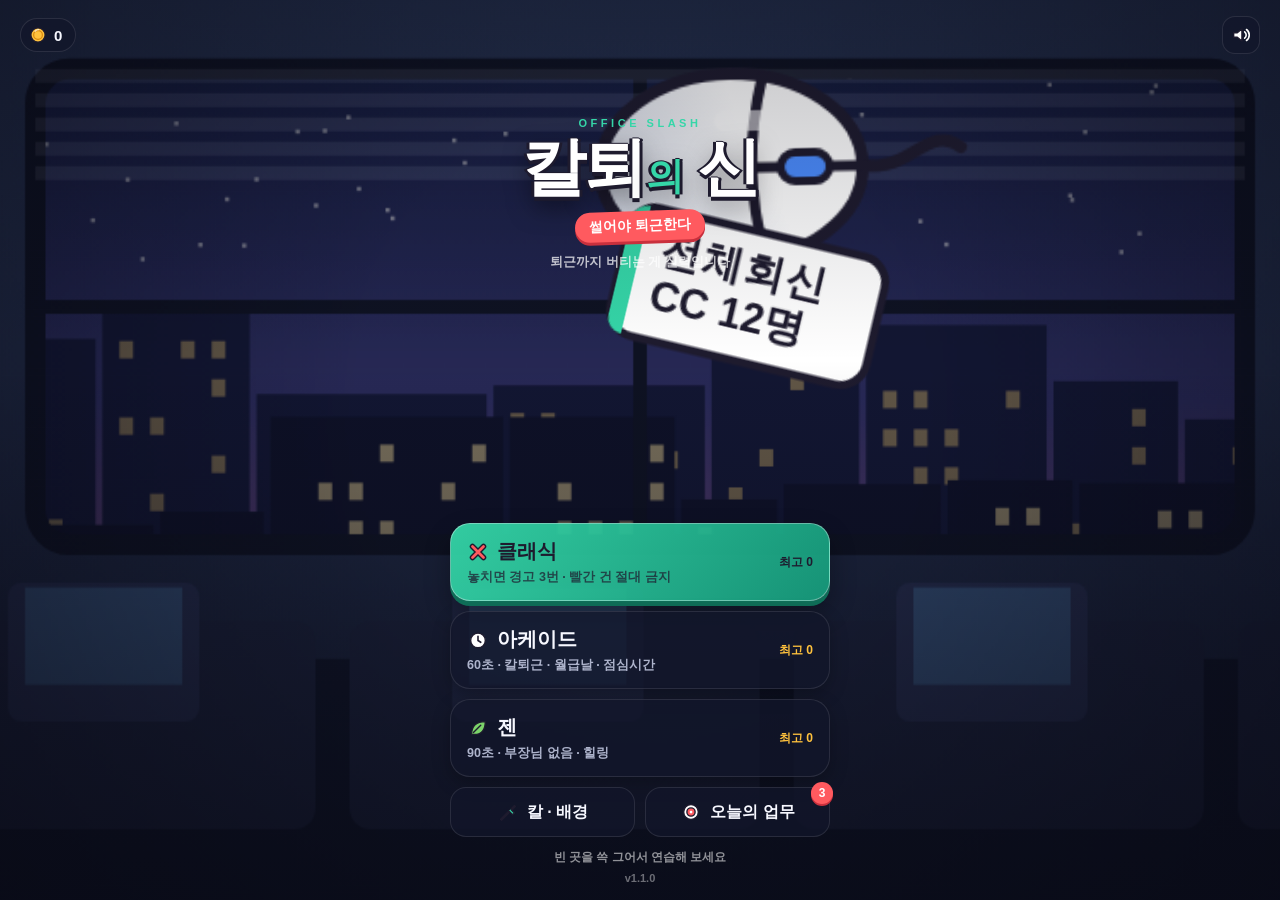
==== commit 516ff64f: "칼퇴의 신 v1.1.0: 현실 직장인 대사 + 위험물 경고/처벌 연출" ====
--- a/kaltoe/index.html
+++ b/kaltoe/index.html
@@ -11,8 +11,30 @@
     <meta http-equiv="Expires" content="0" />
     <link rel="icon" href="data:image/svg+xml,%3Csvg xmlns='http://www.w3.org/2000/svg' viewBox='0 0 48 48'%3E%3Crect width='48' height='48' rx='11' fill='%23121829'/%3E%3Cpath d='M15 13h18l-3 26H18z' fill='%23fff' stroke='%231e1b2e' stroke-width='2'/%3E%3Crect x='14' y='20' width='20' height='8' fill='%23d79a5a'/%3E%3Cpath d='M8 38L40 10' stroke='%2335d6a8' stroke-width='3' stroke-linecap='round'/%3E%3C/svg%3E" />
     <title>칼퇴의 신 — 썰어야 퇴근한다</title>
-    <script type="module" crossorigin>var e=Object.defineProperty,t=(e,t,n)=>()=>{if(n)throw n[0];try{return e&&(t=e(e=0)),t}catch(e){throw n=[e],e}},n=(t,n)=>{let r={};for(var i in t)e(r,i,{get:t[i],enumerable:!0});return n||e(r,Symbol.toStringTag,{value:`Module`}),r};(function(){let e=document.createElement(`link`).relList;if(e&&e.supports&&e.supports(`modulepreload`))return;for(let e of document.querySelectorAll(`link[rel="modulepreload"]`))n(e);new MutationObserver(e=>{for(let t of e)if(t.type===`childList`)for(let e of t.addedNodes)e.tagName===`LINK`&&e.rel===`modulepreload`&&n(e)}).observe(document,{childList:!0,subtree:!0});function t(e){let t={};return e.integrity&&(t.integrity=e.integrity),e.referrerPolicy&&(t.referrerPolicy=e.referrerPolicy),t.credentials=e.crossOrigin===`use-credentials`?`include`:e.crossOrigin===`anonymous`?`omit`:`same-origin`,t}function n(e){if(e.ep)return;e.ep=!0;let n=t(e);fetch(e.href,n)}})();var r={ink:`#1e1b2e`,cream:`#fbf4e6`,paper:`#ffffff`,paperD:`#dcd8e8`,kraft:`#d79a5a`,kraftD:`#a86a33`,kraftL:`#f2c58f`,coffee:`#6b3b1f`,coffeeL:`#a5633a`,red:`#ff5a5f`,redD:`#c9303d`,redL:`#ffb3b5`,blue:`#4c8dff`,blueD:`#2a5fd0`,blueL:`#bcd6ff`,mint:`#35d6a8`,mintD:`#16997a`,mintL:`#bff5e4`,yellow:`#ffd23f`,yellowD:`#e0a111`,yellowL:`#fff0b3`,slate:`#8e97ad`,slateD:`#535b73`,slateL:`#d5dae6`,dark:`#2d3142`,darkL:`#454a5e`,gold:`#ffc23d`,goldD:`#d98a12`,green:`#7bd36a`,greenD:`#3f9a3d`,sky:`#63c6ff`,skyD:`#2b86d4`,skyL:`#d6f1ff`,white:`#f7f8ff`},i=Math.min(3,Math.max(2,Math.ceil(window.devicePixelRatio||1)));function a(e,t){let n=document.createElement(`canvas`);n.width=Math.ceil(e*i),n.height=Math.ceil(t*i),n.lw=e,n.lh=t;let r=n.getContext(`2d`);return r.scale(i,i),r.lineJoin=`round`,r.lineCap=`round`,[n,r]}var o=new Map;function s(e,t,n,r){let i=o.get(e);if(!i){let[s,c]=a(t,n);r(c),o.set(e,s),i=s}return i}var c=`"Pretendard","Apple SD Gothic Neo","Noto Sans KR",-apple-system,sans-serif`;function l(e,t,n,r,i,a){e.beginPath(),e.roundRect(t,n,r,i,a)}function u(e,t,n,i,a,o,s=3){let[c,l,u,d]=o;t();let f=e.createLinearGradient(c,l,c+u*.6,l+d);f.addColorStop(0,i),f.addColorStop(.45,n),f.addColorStop(1,a),e.fillStyle=f,e.fill(),s&&(e.strokeStyle=r.ink,e.lineWidth=s,e.stroke())}function d(e,t,n,i=0){t(),e.fillStyle=n,e.fill(),i&&(e.strokeStyle=r.ink,e.lineWidth=i,e.stroke())}function f(e,t,n,r,i,a=.35){e.save(),e.globalAlpha=a,e.fillStyle=`#fff`,l(e,t,n,r,i,i/2),e.fill(),e.restore()}function p(e,t,n,r,i,a,o=900){e.font=`${o} ${i}px ${c}`,e.textAlign=`center`,e.textBaseline=`middle`,e.fillStyle=a,e.fillText(t,n,r)}var m={coffee(e){let t=()=>{e.beginPath(),e.moveTo(-24,-26),e.lineTo(24,-26),e.lineTo(18,34),e.quadraticCurveTo(0,38,-18,34),e.closePath()};u(e,t,r.paper,`#ffffff`,r.paperD,[-24,-26,48,64]),e.save(),t(),e.clip(),d(e,()=>{e.beginPath(),e.moveTo(-26,-6),e.lineTo(26,-6),e.lineTo(26,16),e.lineTo(-26,16)},r.kraft),e.globalAlpha=.25,d(e,()=>{e.beginPath(),e.rect(-26,10,52,6)},r.kraftD),e.globalAlpha=1,e.restore(),e.strokeStyle=r.ink,e.lineWidth=3,t(),e.stroke(),e.beginPath(),e.moveTo(-25,-6),e.lineTo(25,-6),e.moveTo(-23.5,16),e.lineTo(23.5,16),e.lineWidth=2.5,e.stroke(),e.beginPath(),e.arc(0,5,6.5,0,6.283),e.fillStyle=r.mint,e.fill(),e.lineWidth=2,e.stroke(),u(e,()=>l(e,-29,-36,58,12,6),r.dark,r.darkL,r.ink,[-29,-36,58,12]),u(e,()=>l(e,-18,-42,36,8,4),r.dark,r.darkL,r.ink,[-18,-42,36,8],2.5),f(e,-15,-20,5,40,.5)},docs(e){e.save(),e.rotate(-.18),u(e,()=>l(e,-30,-36,60,74,4),r.paperD,`#ffffff`,r.slateL,[-30,-36,60,74]),e.restore(),e.save(),e.rotate(.12),u(e,()=>l(e,-30,-36,60,74,4),`#f3f1fa`,`#ffffff`,r.paperD,[-30,-36,60,74]),e.restore(),u(e,()=>l(e,-28,-38,58,76,4),r.paper,`#ffffff`,`#ecebf5`,[-28,-38,58,76]),e.fillStyle=r.slateL;for(let t=0;t<6;t++)l(e,-19,-18+t*9,t%3==2?24:38,3.5,2),e.fill();e.fillStyle=r.blue,l(e,-19,-30,26,6,3),e.fill(),u(e,()=>l(e,-8,-46,18,14,3),r.slate,r.slateL,r.slateD,[-8,-46,18,14],2.5),e.beginPath(),e.moveTo(-4,-34),e.lineTo(-4,-26),e.moveTo(6,-34),e.lineTo(6,-26),e.strokeStyle=r.ink,e.lineWidth=2.5,e.stroke()},approval(e){u(e,()=>l(e,-30,-40,60,80,7),r.blueD,r.blue,`#1b3f96`,[-30,-40,60,80]),d(e,()=>l(e,-24,-30,48,64,3),r.paper,2),p(e,`결재`,0,-18,10,r.dark,900),e.strokeStyle=r.ink,e.lineWidth=1.6;for(let t=0;t<3;t++)e.strokeRect(-19+t*13,-10,13,15);e.beginPath(),e.arc(6.5,-2.5,4.6,0,6.283),e.strokeStyle=r.red,e.lineWidth=2,e.stroke(),e.beginPath(),e.arc(-12.5,-2.5,4.6,0,6.283),e.stroke(),e.fillStyle=r.slateL;for(let t=0;t<3;t++)l(e,-18,12+t*7,t===2?22:36,3,1.5),e.fill();u(e,()=>l(e,-14,-46,28,14,4),r.slateL,`#fff`,r.slate,[-14,-46,28,14],2.5),d(e,()=>{e.beginPath(),e.arc(0,-42,3,0,6.283)},r.slateD)},keyboard(e){e.save(),e.rotate(-.12),u(e,()=>l(e,-46,-20,92,40,8),r.darkL,`#5d6379`,r.dark,[-46,-20,92,40]);for(let t=0;t<3;t++)for(let n=0;n<8;n++){let i=-39+n*10+(t===1?2:t===2?4:0),a=-13+t*10;t===2&&n>5||(d(e,()=>l(e,i,a,8,8,2),n%7==0&&t===0?r.mint:r.slateL),e.globalAlpha=.35,d(e,()=>l(e,i,a+6,8,2,1),r.slateD),e.globalAlpha=1)}d(e,()=>l(e,-19,10,38,6,2),r.slateL),f(e,-40,-17,50,3,.25),e.restore()},mouse(e){u(e,()=>{e.beginPath(),e.ellipse(0,4,23,32,0,0,6.283)},r.paper,`#ffffff`,r.slateL,[-23,-28,46,64]),e.beginPath(),e.moveTo(0,-27),e.lineTo(0,-2),e.moveTo(-22,-4),e.quadraticCurveTo(0,2,22,-4),e.strokeStyle=r.ink,e.lineWidth=2.5,e.stroke(),d(e,()=>l(e,-3.5,-20,7,12,3.5),r.blue,2),e.beginPath(),e.moveTo(0,-28),e.bezierCurveTo(2,-40,-10,-44,-4,-52),e.strokeStyle=r.ink,e.lineWidth=3,e.stroke(),f(e,-14,-18,5,26,.6)},stapler(e){e.save(),e.rotate(-.1),u(e,()=>l(e,-42,10,84,14,6),r.dark,r.darkL,r.ink,[-42,10,84,14]),u(e,()=>{e.beginPath(),e.moveTo(-40,8),e.lineTo(-40,-6),e.quadraticCurveTo(-38,-18,-24,-18),e.lineTo(34,-12),e.quadraticCurveTo(44,-10,44,0),e.lineTo(42,8),e.closePath()},r.red,r.redL,r.redD,[-40,-18,84,26]),d(e,()=>l(e,-34,2,70,5,2.5),r.slateL,2),f(e,-30,-14,50,3.5,.5),e.restore()},postit(e){e.save(),e.rotate(.14),u(e,()=>{e.beginPath(),e.moveTo(-32,-32),e.lineTo(32,-32),e.lineTo(32,18),e.lineTo(18,32),e.lineTo(-32,32),e.closePath()},r.yellow,r.yellowL,r.yellowD,[-32,-32,64,64]),d(e,()=>{e.beginPath(),e.moveTo(32,18),e.lineTo(20,20),e.lineTo(18,32),e.closePath()},r.yellowD,2.5),e.fillStyle=`rgba(30,27,46,.55)`,p(e,`할 일`,-6,-16,12,`rgba(30,27,46,.7)`,800),e.strokeStyle=`rgba(30,27,46,.45)`,e.lineWidth=2.4,e.beginPath(),e.moveTo(-22,0),e.lineTo(14,0),e.moveTo(-22,11),e.lineTo(6,11),e.stroke(),e.strokeStyle=r.red,e.lineWidth=2.6,e.beginPath(),e.moveTo(-24,4),e.lineTo(18,-3),e.stroke(),e.restore()},card(e){e.save(),e.rotate(-.2),u(e,()=>l(e,-40,-24,80,48,5),r.paper,`#ffffff`,r.paperD,[-40,-24,80,48]),d(e,()=>l(e,-40,-24,10,48,0),r.mint),e.strokeStyle=r.ink,e.lineWidth=3,l(e,-40,-24,80,48,5),e.stroke(),p(e,`김대리`,4,-8,13,r.dark,900),e.fillStyle=r.slateL,l(e,-18,6,44,3.5,2),e.fill(),l(e,-18,13,30,3.5,2),e.fill(),e.restore()},laptop(e){u(e,()=>{e.beginPath(),e.moveTo(-36,-36),e.lineTo(36,-36),e.lineTo(36,14),e.lineTo(-36,14),e.closePath()},r.slateL,`#ffffff`,r.slate,[-36,-36,72,50]);let t=e.createLinearGradient(0,-30,0,8);t.addColorStop(0,`#36407a`),t.addColorStop(1,`#1d2148`),e.fillStyle=t,l(e,-30,-30,60,38,3),e.fill(),e.fillStyle=r.mint,l(e,-24,-24,22,4,2),e.fill(),e.fillStyle=`rgba(255,255,255,.35)`;for(let t=0;t<3;t++)l(e,-24,-15+t*7,40-t*8,3,1.5),e.fill();u(e,()=>{e.beginPath(),e.moveTo(-44,14),e.lineTo(44,14),e.lineTo(40,26),e.lineTo(-40,26),e.closePath()},r.slateL,`#ffffff`,r.slate,[-44,14,88,12]),d(e,()=>l(e,-10,15,20,3,1.5),r.slate),f(e,-30,-34,40,2.5,.6)},badge(e){e.beginPath(),e.moveTo(-14,-26),e.quadraticCurveTo(-18,-52,0,-52),e.quadraticCurveTo(18,-52,14,-26),e.strokeStyle=r.ink,e.lineWidth=8,e.stroke(),e.strokeStyle=r.blue,e.lineWidth=4.5,e.stroke(),u(e,()=>l(e,-26,-30,52,68,7),r.paper,`#ffffff`,r.paperD,[-26,-30,52,68]),d(e,()=>{e.beginPath(),e.roundRect(-26,-30,52,16,[7,7,0,0])},r.blue),e.strokeStyle=r.ink,e.lineWidth=3,l(e,-26,-30,52,68,7),e.stroke(),p(e,`STAFF`,0,-22,8.5,`#fff`,900),d(e,()=>l(e,-12,-9,24,24,5),r.slateL,2),d(e,()=>{e.beginPath(),e.arc(0,-1,5.5,0,6.283)},r.slate),d(e,()=>{e.beginPath(),e.ellipse(0,12,9,6,0,Math.PI,0)},r.slate),e.fillStyle=r.dark;for(let t=0;t<10;t++)e.fillRect(-14+t*3,22,t%3?1.5:2.3,9);d(e,()=>l(e,-6,-34,12,8,3),r.slateL,2)},monitor(e){u(e,()=>l(e,-44,-36,88,58,6),r.dark,r.darkL,r.ink,[-44,-36,88,58]),e.fillStyle=`#e9fff4`,l(e,-38,-30,76,46,2),e.fill(),e.fillStyle=r.greenD,e.fillRect(-38,-30,76,7),e.strokeStyle=`rgba(30,27,46,.18)`,e.lineWidth=1;for(let t=1;t<6;t++)e.beginPath(),e.moveTo(-38+t*12.6,-23),e.lineTo(-38+t*12.6,16),e.stroke();for(let t=1;t<6;t++)e.beginPath(),e.moveTo(-38,-23+t*6.6),e.lineTo(38,-23+t*6.6),e.stroke();e.fillStyle=`rgba(53,214,168,.55)`,e.fillRect(-25.4,-9.8,25.2,6.6),e.fillStyle=`rgba(255,90,95,.6)`,e.fillRect(12.4,3.4,12.6,6.6),u(e,()=>{e.beginPath(),e.moveTo(-8,22),e.lineTo(8,22),e.lineTo(12,36),e.lineTo(-12,36),e.closePath()},r.slate,r.slateL,r.slateD,[-12,22,24,14],2.5),u(e,()=>l(e,-24,34,48,7,3.5),r.slate,r.slateL,r.slateD,[-24,34,48,7],2.5),f(e,-36,-28,3,40,.3)},parcel(e){d(e,()=>{e.beginPath(),e.moveTo(-40,-20),e.lineTo(0,-2),e.lineTo(0,40),e.lineTo(-40,22),e.closePath()},r.kraft,3),d(e,()=>{e.beginPath(),e.moveTo(40,-20),e.lineTo(0,-2),e.lineTo(0,40),e.lineTo(40,22),e.closePath()},r.kraftD,3),d(e,()=>{e.beginPath(),e.moveTo(0,-38),e.lineTo(40,-20),e.lineTo(0,-2),e.lineTo(-40,-20),e.closePath()},r.kraftL,3),e.fillStyle=`rgba(255,255,255,.55)`,e.beginPath(),e.moveTo(-14,-32),e.lineTo(26,-14),e.lineTo(14,-9),e.lineTo(-26,-27),e.closePath(),e.fill(),e.beginPath(),e.moveTo(-26,-14),e.lineTo(-26,12),e.lineTo(-14,17),e.lineTo(-14,-8),e.closePath(),e.fill(),d(e,()=>{e.beginPath(),e.moveTo(10,10),e.lineTo(30,1),e.lineTo(30,16),e.lineTo(10,25),e.closePath()},r.paper,2),e.strokeStyle=r.ink,e.lineWidth=1.5,e.beginPath(),e.moveTo(14,15),e.lineTo(26,9.5),e.moveTo(14,19.5),e.lineTo(22,16),e.stroke()},dosirak(e){u(e,()=>l(e,-42,-26,84,54,9),r.dark,r.darkL,r.ink,[-42,-26,84,54]),d(e,()=>l(e,-36,-20,40,42,5),r.paper,2),e.fillStyle=r.paperD;for(let t=0;t<14;t++){let n=t*2.4;e.beginPath(),e.ellipse(-16+Math.cos(n)*11,Math.sin(n*1.3)*12,2.2,1.3,n,0,6.283),e.fill()}d(e,()=>{e.beginPath(),e.arc(-16,0,5,0,6.283)},r.red,2),d(e,()=>l(e,8,-20,28,19,4),r.red,2),e.fillStyle=r.redD,e.fillRect(14,-16,4,10),e.fillRect(24,-12,6,4),d(e,()=>l(e,8,3,28,19,4),r.yellow,2),d(e,()=>{e.beginPath(),e.ellipse(22,12.5,8,5,0,0,6.283)},r.yellowL),d(e,()=>{e.beginPath(),e.ellipse(22,12.5,3.6,3,0,0,6.283)},r.gold),d(e,()=>{e.beginPath(),e.moveTo(10,-22),e.lineTo(18,-28),e.lineTo(16,-18),e.closePath()},r.green,2)},kimbap(e){let t=()=>{e.beginPath(),e.moveTo(0,-38),e.quadraticCurveTo(6,-38,40,24),e.quadraticCurveTo(42,32,32,32),e.lineTo(-32,32),e.quadraticCurveTo(-42,32,-40,24),e.quadraticCurveTo(-6,-38,0,-38),e.closePath()};u(e,t,r.paper,`#ffffff`,r.paperD,[-40,-38,80,70]),e.save(),t(),e.clip(),d(e,()=>{e.beginPath(),e.rect(-22,4,44,32)},`#22302a`),e.globalAlpha=.4,e.fillStyle=`#3b5248`,e.fillRect(-22,4,44,4),e.globalAlpha=1,d(e,()=>{e.beginPath(),e.rect(-50,-4,100,6)},r.red),e.restore(),e.strokeStyle=r.ink,e.lineWidth=3,t(),e.stroke(),e.beginPath(),e.moveTo(-22,4),e.lineTo(-22,32),e.moveTo(22,4),e.lineTo(22,32),e.lineWidth=2,e.stroke(),d(e,()=>l(e,-12,12,24,13,3),r.yellowL,1.8),p(e,`참치`,0,18.5,8.5,r.dark,900),f(e,-8,-26,4,18,.7)},mix(e){e.save(),e.rotate(-.6);let t=()=>l(e,-12,-46,24,92,4);u(e,t,r.gold,r.yellowL,r.goldD,[-12,-46,24,92]),e.save(),t(),e.clip(),d(e,()=>{e.beginPath(),e.rect(-14,-10,28,26)},r.coffee),e.fillStyle=`rgba(255,255,255,.85)`,e.beginPath(),e.arc(0,3,6,0,6.283),e.fill(),e.fillStyle=r.coffeeL,e.beginPath(),e.arc(0,3,3.5,0,6.283),e.fill(),e.strokeStyle=`rgba(30,27,46,.25)`,e.lineWidth=1.2;for(let t=0;t<5;t++)e.beginPath(),e.moveTo(-12,-42+t*2.5),e.lineTo(12,-42+t*2.5),e.stroke(),e.beginPath(),e.moveTo(-12,34+t*2.5),e.lineTo(12,34+t*2.5),e.stroke();e.restore(),e.strokeStyle=r.ink,e.lineWidth=3,t(),e.stroke(),f(e,-8,-38,3.5,70,.55),e.restore()},b_alarm(e){for(let t of[-1,1])u(e,()=>{e.beginPath(),e.arc(t*22,-26,11,Math.PI,0),e.closePath()},r.red,r.redL,r.redD,[t*22-11,-37,22,11],3);e.beginPath(),e.moveTo(-18,30),e.lineTo(-24,40),e.moveTo(18,30),e.lineTo(24,40),e.strokeStyle=r.ink,e.lineWidth=5,e.stroke(),u(e,()=>{e.beginPath(),e.arc(0,2,34,0,6.283)},r.red,r.redL,r.redD,[-34,-32,68,68]),d(e,()=>{e.beginPath(),e.arc(0,2,25,0,6.283)},r.paper,2.5),e.strokeStyle=r.ink,e.lineWidth=2;for(let t=0;t<12;t++){let n=t/12*6.283;e.beginPath(),e.moveTo(Math.cos(n)*21,2+Math.sin(n)*21),e.lineTo(Math.cos(n)*24,2+Math.sin(n)*24),e.stroke()}p(e,`야근`,0,12,12,r.redD,900),e.lineWidth=3,e.beginPath(),e.moveTo(0,2),e.lineTo(0,-15),e.moveTo(0,2),e.lineTo(11,-4),e.stroke(),d(e,()=>{e.beginPath(),e.arc(0,2,3,0,6.283)},r.ink),d(e,()=>l(e,-6,-42,12,9,3),r.slate,2.5),f(e,-24,-14,5,20,.45)},b_phone(e){u(e,()=>l(e,-40,-14,80,46,10),r.dark,r.darkL,r.ink,[-40,-14,80,46]),u(e,()=>{e.beginPath(),e.moveTo(-42,-16),e.quadraticCurveTo(-44,-36,-26,-36),e.lineTo(26,-36),e.quadraticCurveTo(44,-36,42,-16),e.lineTo(26,-14),e.quadraticCurveTo(24,-24,14,-24),e.lineTo(-14,-24),e.quadraticCurveTo(-24,-24,-26,-14),e.closePath()},r.dark,`#5d6379`,r.ink,[-44,-36,88,22]),d(e,()=>l(e,-30,-6,34,14,3),`#ffe0e0`,2),p(e,`부장님`,-13,1,8.5,r.redD,900);for(let t=0;t<2;t++)for(let n=0;n<3;n++)d(e,()=>l(e,-30+n*12,12+t*9,9,6,2),r.slateL);d(e,()=>{e.beginPath(),e.arc(24,4,8,0,6.283)},r.red,2.5),d(e,()=>{e.beginPath(),e.arc(22,2,3,0,6.283)},r.redL),d(e,()=>l(e,14,16,20,10,3),r.slateL)},b_notice(e){e.save(),e.rotate(.08),u(e,()=>l(e,-32,-40,64,80,4),r.paper,`#ffffff`,r.paperD,[-32,-40,64,80]),d(e,()=>l(e,-32,-40,64,20,0),r.red),e.strokeStyle=r.ink,e.lineWidth=3,l(e,-32,-40,64,80,4),e.stroke(),p(e,`공지`,0,-30,12,`#fff`,900),p(e,`주말`,0,-6,16,r.redD,900),p(e,`출근`,0,13,16,r.redD,900),e.fillStyle=r.slateL,l(e,-20,27,40,3.5,2),e.fill(),d(e,()=>{e.beginPath(),e.arc(0,-44,5,0,6.283)},r.red,2.5),e.restore()},x_frenzy(e){u(e,()=>{e.beginPath(),e.arc(0,0,36,0,6.283)},r.mint,r.mintL,r.mintD,[-36,-36,72,72]),d(e,()=>l(e,-26,-15,52,26,6),r.ink),p(e,`18:00`,0,-2,17,r.mintL,900),p(e,`칼퇴근`,0,22,10,r.ink,900),f(e,-22,-28,30,4,.5)},x_double(e){u(e,()=>l(e,-40,-26,80,52,6),r.gold,r.yellowL,r.goldD,[-40,-26,80,52]),e.beginPath(),e.moveTo(-40,-24),e.lineTo(0,4),e.lineTo(40,-24),e.strokeStyle=r.ink,e.lineWidth=3,e.stroke(),d(e,()=>{e.beginPath(),e.arc(0,4,11,0,6.283)},r.red,2.5),p(e,`₩`,0,4.5,13,`#fff`,900),p(e,`월급날`,0,18,9,r.ink,900)},x_freeze(e){u(e,()=>{e.beginPath(),e.moveTo(-38,-6),e.lineTo(38,-6),e.quadraticCurveTo(36,34,0,34),e.quadraticCurveTo(-36,34,-38,-6),e.closePath()},r.sky,r.skyL,r.skyD,[-38,-6,76,40]),d(e,()=>{e.beginPath(),e.ellipse(0,-6,38,8,0,0,6.283)},r.paper,3),e.fillStyle=r.paperD;for(let t=0;t<8;t++)e.beginPath(),e.ellipse(-24+t*7,-8+t%2*2,2.4,1.4,t,0,6.283),e.fill();e.beginPath(),e.moveTo(20,-14),e.lineTo(34,-42),e.strokeStyle=r.ink,e.lineWidth=6,e.stroke(),e.strokeStyle=r.slateL,e.lineWidth=3,e.stroke(),p(e,`점심시간`,0,16,10,r.ink,900),f(e,-28,0,4,18,.5)}};function h(e){return s(`i`+e,112,112,t=>{t.translate(56,56),m[e](t)})}function g(e,t=.6){return s(`g`+e+t,64,64,n=>{let r=n.createRadialGradient(32,32,0,32,32,32);r.addColorStop(0,`rgba(${e},${t})`),r.addColorStop(.45,`rgba(${e},${t*.35})`),r.addColorStop(1,`rgba(${e},0)`),n.fillStyle=r,n.fillRect(0,0,64,64)})}function ee(e,t){return s(`s`+e+t,160,160,n=>{let r=t*9301+49297,i=()=>(r=r*16807%2147483647)/2147483647;n.fillStyle=e;let a=[];for(let e=0;e<16;e++){let t=e/16*6.283,n=24+i()*14+(e%4==0?10:0);a.push([80+Math.cos(t)*n,80+Math.sin(t)*n])}n.beginPath();let o=e=>{let t=a[e%16],n=a[(e+1)%16];return[(t[0]+n[0])/2,(t[1]+n[1])/2]},s=o(15);n.moveTo(s[0],s[1]);for(let e=0;e<16;e++)s=o(e),n.quadraticCurveTo(a[e][0],a[e][1],s[0],s[1]);n.fill();for(let e=0;e<9;e++){let e=i()*6.283,t=44+i()*26,r=3+i()*6;n.save(),n.translate(80+Math.cos(e)*t,80+Math.sin(e)*t),n.rotate(e),n.beginPath(),n.ellipse(0,0,r*1.6,r*.7,0,0,6.283),n.fill(),n.restore()}for(let e=0;e<8;e++){let e=i()*6.283,t=66+i()*10;n.beginPath(),n.arc(80+Math.cos(e)*t,80+Math.sin(e)*t,1.5+i()*2,0,6.283),n.fill()}})}function te(e){return s(`d`+e,16,16,t=>{t.fillStyle=e,t.beginPath(),t.arc(8,8,7,0,6.283),t.fill()})}function ne(e){return s(`v`+e,200,400,t=>{let n=t.createRadialGradient(100,200,90,100,200,260);n.addColorStop(0,`rgba(${e},0)`),n.addColorStop(1,`rgba(${e},0.85)`),t.fillStyle=n,t.fillRect(0,0,200,400)})}var re=[{id:`office`,name:`야근 사무실`,price:0,sw:[`#26345a`,`#121829`]},{id:`pantry`,name:`탕비실`,price:300,sw:[`#5a4334`,`#22181a`]},{id:`meeting`,name:`회의실`,price:600,sw:[`#3b3f58`,`#16182a`]},{id:`roof`,name:`옥상`,price:1e3,sw:[`#4a2f6b`,`#120d24`]}];function ie(e){let t=e;return()=>(t=t*16807%2147483647)/2147483647}function ae(e,t,n){let r=document.createElement(`canvas`);r.width=Math.ceil(t*i),r.height=Math.ceil(n*i);let a=r.getContext(`2d`);a.scale(i,i);let o=ie(e.length*977+13),s=(e,t,n)=>{let r=a.createLinearGradient(0,e,0,t);for(let[e,t]of n)r.addColorStop(e,t);return r},c=(e,n,r,i,s,c=.5)=>{let l=-10;for(;l<t+10;){let t=26+o()*46,u=i+o()*(s-i);a.fillStyle=n,a.fillRect(l,e-u,t,u+400),a.fillStyle=r;for(let n=e-u+8;n<e-6;n+=11)for(let e=l+5;e<l+t-6;e+=9)o()<c&&a.fillRect(e,n,4,5);l+=t+2}};if(e===`office`||e===`meeting`||e===`pantry`){let r=e===`office`?[`#25314f`,`#151b30`]:e===`meeting`?[`#363a52`,`#191b2b`]:[`#4b392e`,`#221a19`];a.fillStyle=s(0,n,[[0,r[0]],[1,r[1]]]),a.fillRect(0,0,t,n)}if(e===`office`){let e=n*.1,r=t-36,i=n*.5;a.save(),a.beginPath(),a.roundRect(18,e,r,i,10),a.clip(),a.fillStyle=s(e,e+i,[[0,`#1b2550`],[.7,`#3a3a78`],[1,`#6a4a86`]]),a.fillRect(18,e,r,i),a.fillStyle=`rgba(255,255,255,.7)`;for(let t=0;t<40;t++)a.fillRect(18+o()*r,e+o()*i*.4,1.2,1.2);c(e+i,`#171c3d`,`rgba(255,214,120,.55)`,i*.25,i*.6,.35),c(e+i+10,`#10142c`,`rgba(255,230,160,.7)`,i*.1,i*.35,.45),a.fillStyle=`rgba(12,14,32,.38)`,a.fillRect(18,e,r,i),a.restore(),a.strokeStyle=`#0e1222`,a.lineWidth=6,a.beginPath(),a.roundRect(18,e,r,i,10),a.stroke(),a.beginPath(),a.moveTo(t/2,e),a.lineTo(t/2,e+i),a.moveTo(18,e+i*.5),a.lineTo(18+r,e+i*.5),a.lineWidth=4,a.stroke(),a.fillStyle=`rgba(200,210,235,.10)`;for(let t=e;t<e+i*.22;t+=7)a.fillRect(18,t,r,4);a.fillStyle=`#0f1426`,a.fillRect(0,n*.72,t,n),a.fillStyle=`#1a2038`;for(let e=-20;e<t;e+=130)a.beginPath(),a.roundRect(e,n*.68,120,60,6),a.fill();a.fillStyle=`#232a48`;for(let e=10;e<t;e+=130)a.beginPath(),a.roundRect(e,n*.64,56,40,4),a.fill(),a.fillStyle=`rgba(99,198,255,.18)`,a.fillRect(e+5,n*.645,46,28),a.fillStyle=`#232a48`}else if(e===`pantry`){a.strokeStyle=`rgba(0,0,0,.22)`,a.lineWidth=1.5;for(let e=0;e<n*.7;e+=22){a.beginPath(),a.moveTo(0,e),a.lineTo(t,e),a.stroke();for(let n=e/22%2?0:22;n<t;n+=44)a.beginPath(),a.moveTo(n,e),a.lineTo(n,e+22),a.stroke()}a.fillStyle=`rgba(255,220,170,.08)`,a.beginPath(),a.ellipse(t/2,0,t*.7,n*.35,0,0,6.283),a.fill();for(let e of[n*.22,n*.38]){a.fillStyle=`#2a1e1a`,a.fillRect(20,e,t-40,8);for(let n=34;n<t-40;n+=34+o()*14)a.fillStyle=o()<.5?`#6d5444`:`#58463c`,a.beginPath(),a.roundRect(n,e-22,20,22,3),a.fill()}a.fillStyle=`#1f1716`,a.fillRect(0,n*.7,t,n),a.fillStyle=`#33261f`,a.fillRect(0,n*.68,t,12),a.fillStyle=`#2b2b33`,a.beginPath(),a.roundRect(t-120,n*.5,82,110,8),a.fill(),a.fillStyle=`#3c3c48`,a.fillRect(t-110,n*.52,62,20),a.fillStyle=`rgba(255,90,95,.6)`,a.beginPath(),a.arc(t-56,n*.62,3,0,6.283),a.fill(),a.fillStyle=`#3a2c25`,a.beginPath(),a.roundRect(40,n*.6,40,48,6),a.fill()}else if(e===`meeting`){let e=n*.14,r=t-60,i=n*.36;a.fillStyle=`#c9ccd8`,a.beginPath(),a.roundRect(24,e-6,r+12,i+12,8),a.fill(),a.fillStyle=`#e6e8f0`,a.fillRect(30,e,r,i),a.globalAlpha=.55,a.strokeStyle=`#2a5fd0`,a.lineWidth=3,a.beginPath(),a.moveTo(50,e+30),a.lineTo(50,e+i-24),a.lineTo(30+r-20,e+i-24),a.stroke(),a.strokeStyle=`#c9303d`,a.beginPath(),a.moveTo(60,e+50),a.lineTo(120,e+70),a.lineTo(170,e+60),a.lineTo(240,e+i-50),a.stroke(),a.beginPath(),a.moveTo(240,e+i-50),a.lineTo(228,e+i-52),a.moveTo(240,e+i-50),a.lineTo(237,e+i-63),a.stroke(),a.fillStyle=`#1e1b2e`,a.font=`900 22px "Apple SD Gothic Neo",sans-serif`,a.fillText(`KPI ?!`,30+r-110,e+46),a.font=`800 14px "Apple SD Gothic Neo",sans-serif`,a.fillText(`다음주까지...`,30+r-120,e+72),a.globalAlpha=1,a.fillStyle=`rgba(10,12,24,.42)`,a.fillRect(30,e,r,i),a.fillStyle=`#121423`,a.beginPath(),a.ellipse(t/2,n*.9,t*.75,n*.18,0,0,6.283),a.fill(),a.fillStyle=`#1d2033`;for(let e=0;e<4;e++)a.beginPath(),a.roundRect(20+e*(t-40)/4,n*.68,60,70,14),a.fill()}else{a.fillStyle=s(0,n,[[0,`#120d2a`],[.55,`#2f1f55`],[.8,`#5a3170`],[1,`#2a1838`]]),a.fillRect(0,0,t,n),a.fillStyle=`rgba(255,255,255,.8)`;for(let e=0;e<90;e++){let e=o()<.1?1.8:1;a.globalAlpha=.3+o()*.6,a.fillRect(o()*t,o()*n*.55,e,e)}a.globalAlpha=1;let e=a.createRadialGradient(t*.78,n*.16,0,t*.78,n*.16,60);e.addColorStop(0,`rgba(255,240,200,.95)`),e.addColorStop(.35,`rgba(255,240,200,.9)`),e.addColorStop(.36,`rgba(255,230,180,.18)`),e.addColorStop(1,`rgba(255,230,180,0)`),a.fillStyle=e,a.fillRect(t*.78-60,n*.16-60,120,120),c(n*.74,`#241a45`,`rgba(255,200,120,.45)`,n*.12,n*.3,.3),c(n*.8,`#170f30`,`rgba(255,220,150,.6)`,n*.05,n*.18,.4),a.fillStyle=`#0d0a1c`,a.fillRect(0,n*.82,t,n),a.strokeStyle=`#2b2348`,a.lineWidth=4,a.beginPath(),a.moveTo(0,n*.79),a.lineTo(t,n*.79),a.stroke(),a.lineWidth=3;for(let e=8;e<t;e+=28)a.beginPath(),a.moveTo(e,n*.79),a.lineTo(e,n*.83),a.stroke()}let l=a.createRadialGradient(t/2,n*.45,Math.min(t,n)*.3,t/2,n*.45,Math.max(t,n)*.75);return l.addColorStop(0,`rgba(6,6,16,0)`),l.addColorStop(1,`rgba(6,6,16,.62)`),a.fillStyle=l,a.fillRect(0,0,t,n),r}var _=`#1e1b2e`,oe={coin:`<circle cx="24" cy="24" r="17" fill="#ffc23d" stroke="${_}" stroke-width="3"/><circle cx="24" cy="24" r="10.5" fill="none" stroke="#d98a12" stroke-width="3"/><path d="M17 15a12 12 0 0 1 9-4" stroke="#fff" stroke-width="3" fill="none" stroke-linecap="round" opacity=".7"/>`,x:`<path d="M12 12L36 36M36 12L12 36" stroke="${_}" stroke-width="12" stroke-linecap="round"/><path d="M12 12L36 36M36 12L12 36" stroke="currentColor" stroke-width="6" stroke-linecap="round"/>`,sound:`<path d="M8 19h8l10-8v26l-10-8H8z" fill="#fff" stroke="${_}" stroke-width="3" stroke-linejoin="round"/><path d="M32 17a9 9 0 0 1 0 14M36 12a15 15 0 0 1 0 24" stroke="#fff" stroke-width="3.5" fill="none" stroke-linecap="round"/>`,mute:`<path d="M8 19h8l10-8v26l-10-8H8z" fill="#fff" stroke="${_}" stroke-width="3" stroke-linejoin="round"/><path d="M32 19l10 10M42 19L32 29" stroke="#ff5a5f" stroke-width="4" stroke-linecap="round"/>`,pause:`<rect x="12" y="10" width="9" height="28" rx="3" fill="#fff" stroke="${_}" stroke-width="3"/><rect x="27" y="10" width="9" height="28" rx="3" fill="#fff" stroke="${_}" stroke-width="3"/>`,play:`<path d="M15 10l24 14-24 14z" fill="#fff" stroke="${_}" stroke-width="3" stroke-linejoin="round"/>`,home:`<path d="M8 23L24 9l16 14v17H29V29h-10v11H8z" fill="#fff" stroke="${_}" stroke-width="3" stroke-linejoin="round"/>`,retry:`<path d="M36 18a13 13 0 1 0 2 10" fill="none" stroke="${_}" stroke-width="8" stroke-linecap="round"/><path d="M36 18a13 13 0 1 0 2 10" fill="none" stroke="#fff" stroke-width="4" stroke-linecap="round"/><path d="M38 8v12H26z" fill="#fff" stroke="${_}" stroke-width="3" stroke-linejoin="round"/>`,share:`<path d="M24 8v22M16 15l8-8 8 8" stroke="${_}" stroke-width="8" fill="none" stroke-linecap="round" stroke-linejoin="round"/><path d="M24 8v22M16 15l8-8 8 8" stroke="#fff" stroke-width="4" fill="none" stroke-linecap="round" stroke-linejoin="round"/><path d="M12 24v14h24V24" fill="none" stroke="${_}" stroke-width="8" stroke-linecap="round" stroke-linejoin="round"/><path d="M12 24v14h24V24" fill="none" stroke="#fff" stroke-width="4" stroke-linecap="round" stroke-linejoin="round"/>`,trophy:`<path d="M15 8h18v10a9 9 0 0 1-18 0z" fill="#ffc23d" stroke="${_}" stroke-width="3"/><path d="M15 12H8a7 7 0 0 0 8 9M33 12h7a7 7 0 0 1-8 9" fill="none" stroke="${_}" stroke-width="3"/><path d="M24 27v7M16 40h16l-2-6H18z" fill="#ffc23d" stroke="${_}" stroke-width="3" stroke-linejoin="round"/>`,blade:`<path d="M8 40L30 18l8-8 2 2-8 8-22 22z" fill="#d5dae6" stroke="${_}" stroke-width="3" stroke-linejoin="round"/><path d="M30 18l8 8-4 4-8-8" fill="#35d6a8" stroke="${_}" stroke-width="3" stroke-linejoin="round"/>`,image:`<rect x="7" y="10" width="34" height="28" rx="5" fill="#fff" stroke="${_}" stroke-width="3"/><path d="M10 34l9-10 7 7 5-5 7 8" fill="#63c6ff" stroke="${_}" stroke-width="3" stroke-linejoin="round"/><circle cx="32" cy="18" r="3.5" fill="#ffc23d" stroke="${_}" stroke-width="2.5"/>`,target:`<circle cx="24" cy="24" r="16" fill="#fff" stroke="${_}" stroke-width="3"/><circle cx="24" cy="24" r="9" fill="#ff5a5f" stroke="${_}" stroke-width="3"/><circle cx="24" cy="24" r="3" fill="#fff"/>`,check:`<circle cx="24" cy="24" r="17" fill="#35d6a8" stroke="${_}" stroke-width="3"/><path d="M16 24l6 6 11-12" stroke="#fff" stroke-width="4.5" fill="none" stroke-linecap="round" stroke-linejoin="round"/>`,box:`<rect x="9" y="9" width="30" height="30" rx="8" fill="rgba(255,255,255,.12)" stroke="rgba(255,255,255,.45)" stroke-width="3"/>`,lock:`<rect x="11" y="21" width="26" height="19" rx="5" fill="#d5dae6" stroke="${_}" stroke-width="3"/><path d="M16 21v-5a8 8 0 0 1 16 0v5" fill="none" stroke="${_}" stroke-width="3"/>`,clock:`<circle cx="24" cy="25" r="16" fill="#fff" stroke="${_}" stroke-width="3"/><path d="M24 16v9l6 4" stroke="${_}" stroke-width="3.5" fill="none" stroke-linecap="round"/>`,close:`<path d="M14 14l20 20M34 14L14 34" stroke="#fff" stroke-width="4.5" stroke-linecap="round"/>`,bomb:`<circle cx="22" cy="28" r="13" fill="#ff5a5f" stroke="${_}" stroke-width="3"/><path d="M30 18l5-5" stroke="${_}" stroke-width="4" stroke-linecap="round"/><path d="M37 11l3-3M38 15h4M33 8V4" stroke="#ffc23d" stroke-width="3" stroke-linecap="round"/>`,leaf:`<path d="M10 38C10 18 22 10 40 10c0 18-8 30-28 28z" fill="#7bd36a" stroke="${_}" stroke-width="3" stroke-linejoin="round"/><path d="M14 34L30 18" stroke="${_}" stroke-width="3" stroke-linecap="round"/>`};function v(e,t=24,n=``){return`<svg class="ic ${n}" width="${t}" height="${t}" viewBox="0 0 48 48" aria-hidden="true">${oe[e]||``}</svg>`}var y=null,b=null,se=null,ce=null,le=null,ue=localStorage.getItem(`kt_muted`)===`1`,de=0,fe=0,pe=()=>ue;function me(e){ue=e,localStorage.setItem(`kt_muted`,e?`1`:`0`),b&&y&&b.gain.setTargetAtTime(e?0:.9,y.currentTime,.02)}function he(){try{if(!y){let e=window.AudioContext||window.webkitAudioContext;if(!e)return;y=new e;let t=y.createDynamicsCompressor();t.threshold.value=-14,t.ratio.value=6,b=y.createGain(),b.gain.value=ue?0:.9,se=y.createGain(),ce=y.createGain(),ce.gain.value=.22,se.connect(b),ce.connect(b),b.connect(t).connect(y.destination),le=y.createBuffer(1,y.sampleRate*1.5,y.sampleRate);let n=le.getChannelData(0);for(let e=0;e<n.length;e++)n[e]=Math.random()*2-1;De()}y.state===`suspended`&&y.resume()}catch{}}function ge(){if(!y||!se)return!1;let e=y.currentTime;return e-de>.05&&(de=e,fe=0),++fe<=12}function x(e,t,n,r,i,a=0,o=se){if(!y||!o)return;let s=y.currentTime+a,c=y.createOscillator(),l=y.createGain();c.type=n,c.frequency.setValueAtTime(e,s),i&&c.frequency.exponentialRampToValueAtTime(i,s+t),l.gain.setValueAtTime(1e-4,s),l.gain.exponentialRampToValueAtTime(r,s+.005),l.gain.exponentialRampToValueAtTime(1e-4,s+t),c.connect(l).connect(o),c.start(s),c.stop(s+t+.03)}function S(e,t,n,r,i=`bandpass`,a=1,o=0){if(!y||!se||!le)return;let s=y.currentTime+o,c=y.createBufferSource(),l=y.createBiquadFilter(),u=y.createGain();c.buffer=le,l.type=i,l.Q.value=a,l.frequency.setValueAtTime(n,s),l.frequency.exponentialRampToValueAtTime(Math.max(40,r),s+e),u.gain.setValueAtTime(t,s),u.gain.exponentialRampToValueAtTime(1e-4,s+e),c.connect(l).connect(u).connect(se),c.start(s,Math.random()*.8),c.stop(s+e+.05)}var _e=0,C={swish(e){if(!y||y.currentTime-_e<.12||!ge())return;_e=y.currentTime;let t=Math.min(1,e/3e3);S(.16,.25+t*.25,900+t*1500,4500+t*2500,`bandpass`,1.4)},slice(e){if(!ge())return;let t=1+Math.min(6,e)*.06;S(.09,.55,6e3*t,2500,`highpass`,.8),x(1400*t,.06,`triangle`,.12,700)},splat(e){if(ge()){if(e===`liquid`)S(.28,.7,1400,180,`lowpass`,2),x(320,.14,`sine`,.3,90);else if(e===`paper`)for(let e=0;e<3;e++)S(.05,.4,3500+e*800,1800,`bandpass`,3,e*.03);else e===`tech`?(x(180,.08,`square`,.12,80),S(.12,.45,5e3,900,`bandpass`,2),x(2600,.05,`square`,.05,1800,.02)):(S(.2,.55,900,200,`lowpass`,3),x(240,.1,`sine`,.25,120))}},combo(e){[784,988,1175,1319,1568,1760,2093].slice(0,Math.min(7,e)).forEach((e,t)=>x(e,.14,`triangle`,.18,void 0,t*.045))},crit(){x(2093,.4,`sine`,.2),x(3136,.3,`sine`,.1,void 0,.03),S(.15,.3,8e3,3e3,`highpass`)},launch(){ge()&&x(220,.12,`sine`,.12,420)},fuse(){S(.5,.18,6e3,4e3,`highpass`,.7)},bomb(){S(1.2,1,2200,50,`lowpass`,1),x(90,.9,`sawtooth`,.35,30),x(55,1.2,`sine`,.6,25)},hitBomb(){S(.4,.7,1800,80,`lowpass`,1),x(140,.3,`square`,.18,50)},miss(){x(200,.25,`triangle`,.3,90),S(.12,.2,400,120,`lowpass`)},bonus(){[523,659,784,1047,1319].forEach((e,t)=>x(e,.16,`square`,.07,void 0,t*.05)),x(262,.5,`triangle`,.2,1047)},start(){[392,523,659,784].forEach((e,t)=>x(e,.12,`triangle`,.18,void 0,t*.06))},over(){[523,440,349,262].forEach((e,t)=>x(e,.25,`triangle`,.2,void 0,t*.12))},tick(){x(1800,.04,`square`,.08)},coin(){x(1568,.06,`square`,.06),x(2093,.1,`square`,.05,void 0,.05)},click(){x(900,.05,`triangle`,.15,600)}},ve=0,ye=0,be=!1,xe=!1,Se=[45,45,52,45,41,41,48,41,43,43,50,43,40,40,47,40],Ce=[[69,72,76],[65,69,72],[67,71,74],[64,67,71]],we=e=>440*2**((e-69)/12);function Te(e){be=e}function Ee(e){xe=e}function De(){setInterval(()=>{if(!y||!ce)return;let e=xe?.13:.17;for(ye<y.currentTime&&(ye=y.currentTime+.05);ye<y.currentTime+.25;){let t=ye-y.currentTime;if(be){let n=ve%16;if(n%2==0&&x(we(Se[n]-12),e*1.6,`triangle`,.5,void 0,t,ce),n%4==0&&S(.08,.25,160,60,`lowpass`,1,t),n%4==2&&S(.05,.12,7e3,5e3,`highpass`,.7,t),n%8==0)for(let n of Ce[(ve>>4)%4])x(we(n),e*6,`sine`,.09,void 0,t,ce);xe&&n%2==1&&x(we(Ce[(ve>>4)%4][n%3]+12),.1,`square`,.05,void 0,t,ce)}ve++,ye+=e}},60)}var Oe,ke,Ae,je,Me,Ne,Pe,Fe,Ie,Le,Re,ze,Be,Ve,He,Ue,We,Ge,Ke,qe=t((()=>{(function(e){e.Unimplemented=`UNIMPLEMENTED`,e.Unavailable=`UNAVAILABLE`})(Oe||={}),ke=class extends Error{constructor(e,t,n){super(e),this.message=e,this.code=t,this.data=n}},Ae=e=>e?.androidBridge?`android`:e?.webkit?.messageHandlers?.bridge?`ios`:`web`,je=e=>{let t=e.CapacitorCustomPlatform||null,n=e.Capacitor||{},r=n.Plugins=n.Plugins||{},i=()=>t===null?Ae(e):t.name,a=()=>i()!==`web`,o=e=>!!(l.get(e)?.platforms.has(i())||s(e)),s=e=>n.PluginHeaders?.find(t=>t.name===e),c=t=>e.console.error(t),l=new Map;return n.convertFileSrc||=e=>e,n.getPlatform=i,n.handleError=c,n.isNativePlatform=a,n.isPluginAvailable=o,n.registerPlugin=(e,a={})=>{let o=l.get(e);if(o)return console.warn(`Capacitor plugin "${e}" already registered. Cannot register plugins twice.`),o.proxy;let c=i(),u=s(e),d,f=async()=>(!d&&c in a?d=d=typeof a[c]==`function`?await a[c]():a[c]:t!==null&&!d&&`web`in a&&(d=d=typeof a.web==`function`?await a.web():a.web),d),p=(t,r)=>{if(u){let i=u?.methods.find(e=>r===e.name);if(i)return i.rtype===`promise`?t=>n.nativePromise(e,r.toString(),t):(t,i)=>n.nativeCallback(e,r.toString(),t,i);if(t)return t[r]?.bind(t)}else if(t)return t[r]?.bind(t);else throw new ke(`"${e}" plugin is not implemented on ${c}`,Oe.Unimplemented)},m=t=>{let n,r=(...r)=>{let i=f().then(i=>{let a=p(i,t);if(a){let e=a(...r);return n=e?.remove,e}throw new ke(`"${e}.${t}()" is not implemented on ${c}`,Oe.Unimplemented)});return t===`addListener`&&(i.remove=async()=>n()),i};return r.toString=()=>`${t.toString()}() { [capacitor code] }`,Object.defineProperty(r,"name",{value:t,writable:!1,configurable:!1}),r},h=m(`addListener`),g=m(`removeListener`),ee=(e,t)=>{let n=h({eventName:e},t).then(e=>e),r=async()=>{let t=await n;await g({eventName:e,callbackId:t})},i=new Promise(e=>n.then(()=>e({remove:r})));return i.remove=async()=>{console.warn(`Using addListener() without 'await' is deprecated.`),await r()},i},te=new Proxy({},{get(e,t){switch(t){case`$$typeof`:return;case`toJSON`:return()=>({});case`addListener`:return u?ee:h;case`removeListener`:return g;default:return m(t)}}});return r[e]=te,l.set(e,{name:e,proxy:te,platforms:new Set([...Object.keys(a),...u?[c]:[]])}),te},n.Exception=ke,n.DEBUG=!!n.DEBUG,n.isLoggingEnabled=!!n.isLoggingEnabled,n},Me=e=>e.Capacitor=je(e),Ne=Me(typeof globalThis<`u`?globalThis:typeof self<`u`?self:typeof window<`u`?window:typeof global<`u`?global:{}),Pe=Ne.registerPlugin,Fe=class{constructor(){this.listeners={},this.retainedEventArguments={},this.windowListeners={}}addListener(e,t){let n=!1;this.listeners[e]||(this.listeners[e]=[],n=!0),this.listeners[e].push(t);let r=this.windowListeners[e];return r&&!r.registered&&this.addWindowListener(r),n&&this.sendRetainedArgumentsForEvent(e),Promise.resolve({remove:async()=>this.removeListener(e,t)})}async removeAllListeners(){this.listeners={};for(let e in this.windowListeners)this.removeWindowListener(this.windowListeners[e]);this.windowListeners={}}notifyListeners(e,t,n){let r=this.listeners[e];if(r)r.forEach(e=>e(t));else if(n){let n=this.retainedEventArguments[e];n||=[],n.push(t),this.retainedEventArguments[e]=n}}hasListeners(e){return!!this.listeners[e]?.length}registerWindowListener(e,t){this.windowListeners[t]={registered:!1,windowEventName:e,pluginEventName:t,handler:e=>{this.notifyListeners(t,e)}}}unimplemented(e=`not implemented`){return new Ne.Exception(e,Oe.Unimplemented)}unavailable(e=`not available`){return new Ne.Exception(e,Oe.Unavailable)}async removeListener(e,t){let n=this.listeners[e];if(!n)return;let r=n.indexOf(t);r!==-1&&this.listeners[e].splice(r,1),this.listeners[e].length||this.removeWindowListener(this.windowListeners[e])}addWindowListener(e){window.addEventListener(e.windowEventName,e.handler),e.registered=!0}removeWindowListener(e){e&&(window.removeEventListener(e.windowEventName,e.handler),e.registered=!1)}sendRetainedArgumentsForEvent(e){let t=this.retainedEventArguments[e];t&&(delete this.retainedEventArguments[e],t.forEach(t=>{this.notifyListeners(e,t)}))}},Ie=e=>encodeURIComponent(e).replace(/%(2[346B]|5E|60|7C)/g,decodeURIComponent).replace(/[()]/g,escape),Le=e=>e.replace(/(%[\dA-F]{2})+/gi,decodeURIComponent),Re=class extends Fe{async getCookies(){let e=document.cookie,t={};return e.split(`;`).forEach(e=>{if(e.length<=0)return;let[n,r]=e.replace(/=/,`CAP_COOKIE`).split(`CAP_COOKIE`);n=Le(n).trim(),r=Le(r).trim(),t[n]=r}),t}async setCookie(e){try{let t=Ie(e.key),n=Ie(e.value),r=e.expires?`; expires=${e.expires.replace(`expires=`,``)}`:``,i=(e.path||`/`).replace(`path=`,``),a=e.url!=null&&e.url.length>0?`domain=${e.url}`:``;document.cookie=`${t}=${n||``}${r}; path=${i}; ${a};`}catch(e){return Promise.reject(e)}}async deleteCookie(e){try{document.cookie=`${e.key}=; Max-Age=0`}catch(e){return Promise.reject(e)}}async clearCookies(){try{let e=document.cookie.split(`;`)||[];for(let t of e)document.cookie=t.replace(/^ +/,``).replace(/=.*/,`=;expires=${new Date().toUTCString()};path=/`)}catch(e){return Promise.reject(e)}}async clearAllCookies(){try{await this.clearCookies()}catch(e){return Promise.reject(e)}}},Pe(`CapacitorCookies`,{web:()=>new Re}),ze=async e=>new Promise((t,n)=>{let r=new FileReader;r.onload=()=>{let e=r.result;t(e.indexOf(`,`)>=0?e.split(`,`)[1]:e)},r.onerror=e=>n(e),r.readAsDataURL(e)}),Be=(e={})=>{let t=Object.keys(e);return Object.keys(e).map(e=>e.toLocaleLowerCase()).reduce((n,r,i)=>(n[r]=e[t[i]],n),{})},Ve=(e,t=!0)=>e?Object.entries(e).reduce((e,n)=>{let[r,i]=n,a,o;return Array.isArray(i)?(o=``,i.forEach(e=>{a=t?encodeURIComponent(e):e,o+=`${r}=${a}&`}),o.slice(0,-1)):(a=t?encodeURIComponent(i):i,o=`${r}=${a}`),`${e}&${o}`},``).substr(1):null,He=(e,t={})=>{let n=Object.assign({method:e.method||`GET`,headers:e.headers},t),r=Be(e.headers)[`content-type`]||``;if(typeof e.data==`string`)n.body=e.data;else if(r.includes(`application/x-www-form-urlencoded`)){let t=new URLSearchParams;for(let[n,r]of Object.entries(e.data||{}))t.set(n,r);n.body=t.toString()}else if(r.includes(`multipart/form-data`)||e.data instanceof FormData){let t=new FormData;if(e.data instanceof FormData)e.data.forEach((e,n)=>{t.append(n,e)});else for(let n of Object.keys(e.data))t.append(n,e.data[n]);n.body=t;let r=new Headers(n.headers);r.delete(`content-type`),n.headers=r}else(r.includes(`application/json`)||typeof e.data==`object`)&&(n.body=JSON.stringify(e.data));return n},Ue=class extends Fe{async request(e){let t=He(e,e.webFetchExtra),n=Ve(e.params,e.shouldEncodeUrlParams),r=n?`${e.url}?${n}`:e.url,i=await fetch(r,t),a=i.headers.get(`content-type`)||``,{responseType:o=`text`}=i.ok?e:{};a.includes(`application/json`)&&(o=`json`);let s,c;switch(o){case`arraybuffer`:case`blob`:c=await i.blob(),s=await ze(c);break;case`json`:s=await i.json();break;default:s=await i.text()}let l={};return i.headers.forEach((e,t)=>{l[t]=e}),{data:s,headers:l,status:i.status,url:i.url}}async get(e){return this.request(Object.assign(Object.assign({},e),{method:`GET`}))}async post(e){return this.request(Object.assign(Object.assign({},e),{method:`POST`}))}async put(e){return this.request(Object.assign(Object.assign({},e),{method:`PUT`}))}async patch(e){return this.request(Object.assign(Object.assign({},e),{method:`PATCH`}))}async delete(e){return this.request(Object.assign(Object.assign({},e),{method:`DELETE`}))}},Pe(`CapacitorHttp`,{web:()=>new Ue}),(function(e){e.Dark=`DARK`,e.Light=`LIGHT`,e.Default=`DEFAULT`})(We||={}),(function(e){e.StatusBar=`StatusBar`,e.NavigationBar=`NavigationBar`})(Ge||={}),Ke=class extends Fe{async setStyle(){this.unavailable(`not available for web`)}async setAnimation(){this.unavailable(`not available for web`)}async show(){this.unavailable(`not available for web`)}async hide(){this.unavailable(`not available for web`)}},Pe(`SystemBars`,{web:()=>new Ke})})),w,Je,Ye=t((()=>{(function(e){e.Heavy=`HEAVY`,e.Medium=`MEDIUM`,e.Light=`LIGHT`})(w||={}),(function(e){e.Success=`SUCCESS`,e.Warning=`WARNING`,e.Error=`ERROR`})(Je||={})})),Xe,Ze,Qe,$e,et,tt,nt=t((()=>{Xe=`modulepreload`,Ze=function(e,t){return new URL(e,t).href},Qe={},$e=function(e){return e.pathname.endsWith(`.css`)},et=function(e,t,n){if(t in e)return e[t];let r=n();if(!r){e[t]=void 0;return}let i=r.then(()=>{e[t]=void 0},n=>{throw e[t]=void 0,n});return e[t]=i,i},tt=function(e,t,n){let r=Promise.resolve();if(t&&t.length>0){let e,i=document.querySelector(`meta[property=csp-nonce]`),a=i?.nonce||i?.getAttribute(`nonce`);function o(e){return Promise.all(e.map(e=>Promise.resolve(e).then(e=>({status:`fulfilled`,value:e}),e=>({status:`rejected`,reason:e}))))}function s(e){return import.meta.resolve?new URL(import.meta.resolve(e)):new URL(e,import.meta.url)}r=o(t.map(t=>{t=Ze(t,n);let r=s(t),i=$e(r);return et(Qe,r.href,()=>{if(e===void 0){e={all:new Set,styles:new Set};let t=document.getElementsByTagName(`link`);for(let n=t.length-1;n>=0;n--){let r=t[n];e.all.add(r.href),r.rel===`stylesheet`&&e.styles.add(r.href)}}if((i?e.styles:e.all).has(r.href))return;let t=document.createElement(`link`);if(t.rel=i?`stylesheet`:Xe,i||(t.as=`script`),t.crossOrigin=``,t.href=r.href,a&&t.setAttribute(`nonce`,a),document.head.appendChild(t),i)return new Promise((e,n)=>{let i=a=>{t.removeEventListener(`load`,i),t.removeEventListener(`error`,i),a.type===`error`?n(Error(`Unable to preload CSS for ${r}`)):e(a)};t.addEventListener(`load`,i),t.addEventListener(`error`,i)})})}).filter(e=>e!==void 0))}function i(e){let t=new Event(`vite:preloadError`,{cancelable:!0});if(t.payload=e,window.dispatchEvent(t),!t.defaultPrevented)throw e}return r.then(t=>{for(let e of t||[])e.status===`rejected`&&i(e.reason);return e().catch(i)})}})),rt=n({HapticsWeb:()=>it}),it,at=t((()=>{qe(),Ye(),it=class extends Fe{constructor(){super(...arguments),this.selectionStarted=!1}async impact(e){let t=this.patternForImpact(e?.style);this.vibrateWithPattern(t)}async notification(e){let t=this.patternForNotification(e?.type);this.vibrateWithPattern(t)}async vibrate(e){let t=e?.duration||300;this.vibrateWithPattern([t])}async selectionStart(){this.selectionStarted=!0}async selectionChanged(){this.selectionStarted&&this.vibrateWithPattern([70])}async selectionEnd(){this.selectionStarted=!1}patternForImpact(e=w.Heavy){return e===w.Medium?[43]:e===w.Light?[20]:[61]}patternForNotification(e=Je.Success){return e===Je.Warning?[30,40,30,50,60]:e===Je.Error?[27,45,50]:[35,65,21]}vibrateWithPattern(e){if(navigator.vibrate)navigator.vibrate(e);else throw this.unavailable(`Browser does not support the vibrate API`)}}}));qe(),Ye(),nt();var ot=Pe(`Haptics`,{web:()=>tt(()=>Promise.resolve().then(()=>(at(),rt)).then(e=>new e.HapticsWeb),void 0,import.meta.url)});qe();var st=Ne.isNativePlatform();function ct(){st?ot.impact({style:w.Light}).catch(()=>{}):navigator.vibrate?.(8)}function lt(){st?ot.impact({style:w.Medium}).catch(()=>{}):navigator.vibrate?.(15)}function ut(){st?ot.impact({style:w.Heavy}).catch(()=>{}):navigator.vibrate?.(30)}function dt(){st?ot.notification({type:Je.Error}).catch(()=>{}):navigator.vibrate?.([40,60,40])}var ft=`kt_save_v1`;function pt(){let e={coins:0,best:{classic:0,arcade:0,zen:0},blades:[`cutter`],blade:`cutter`,bgs:[`office`],bg:`office`,plays:0};try{let t=JSON.parse(localStorage.getItem(ft)||`null`);if(t)return{...e,...t,best:{...e.best,...t.best||{}}}}catch{}return e}function mt(e){localStorage.setItem(ft,JSON.stringify(e))}var ht=[{id:`cutter`,name:`커터칼`,desc:`신입 필수템`,price:0,core:`#ffffff`,glow:`191,245,228`,w:9},{id:`pen`,name:`사무용 볼펜`,desc:`결재는 이걸로`,price:200,core:`#dce8ff`,glow:`76,141,255`,w:8},{id:`marker`,name:`형광펜`,desc:`중요한 건 두껍게`,price:400,core:`#fffbd0`,glow:`255,226,60`,w:15},{id:`cardkey`,name:`출입 카드키`,desc:`삑! 퇴근합니다`,price:700,core:`#e6f7ff`,glow:`99,198,255`,w:10},{id:`laser`,name:`레이저 포인터`,desc:`PPT 발표의 신`,price:1e3,core:`#ffe6e6`,glow:`255,70,80`,w:6},{id:`corp`,name:`법인카드`,desc:`오늘 회식은 내가 쏜다`,price:1600,core:`#fff4cf`,glow:`255,194,61`,w:12}],gt=[[`slice`,[80,150,250],60],[`combo`,[4,5,6],80],[`crit`,[3,6],60],[`coffee`,[15,30],60],[`score`,[80,150,250],80],[`arcade`,[150,250],90],[`zen`,[120,220],70]];function _t(e){switch(e.kind){case`slice`:return`업무 ${e.goal}개 처리하기`;case`combo`:return`한 번에 ${e.goal}개 이상 콤보`;case`crit`:return`크리티컬 ${e.goal}번`;case`coffee`:return`커피 ${e.goal}잔 썰기`;case`score`:return`클래식 ${e.goal}점 달성`;case`arcade`:return`아케이드 ${e.goal}점 달성`;case`zen`:return`젠 모드 ${e.goal}점 달성`}}var vt=()=>new Date().toLocaleDateString(`sv`);function yt(){try{let e=JSON.parse(localStorage.getItem(`kt_daily`)||`null`);if(e&&e.day===vt())return e}catch{}let e=gt.slice(),t=[];for(;t.length<3;){let n=Math.floor(Math.random()*e.length),[r,i,a]=e.splice(n,1)[0],o=Math.floor(Math.random()*i.length);t.push({kind:r,goal:i[o],progress:0,reward:a+o*30,done:!1})}let n={day:vt(),missions:t};return localStorage.setItem(`kt_daily`,JSON.stringify(n)),n}function bt(e){localStorage.setItem(`kt_daily`,JSON.stringify(e))}var xt=[[0,`인턴`],[30,`사원`],[80,`대리`],[150,`과장`],[250,`차장`],[400,`부장`],[600,`상무`],[850,`사장`],[1200,`회장`]];function St(e){let t=0;for(let n=0;n<xt.length;n++)e>=xt[n][0]&&(t=n);return{i:t,name:xt[t][1],next:xt[t+1]?xt[t+1]:null}}var Ct=t((()=>{})),wt=n({SplashScreenWeb:()=>Tt}),Tt,Et=t((()=>{qe(),Tt=class extends Fe{async show(e){}async hide(e){}}})),Dt=n({SplashScreen:()=>Ot}),Ot,kt=t((()=>{qe(),Ct(),nt(),Ot=Pe(`SplashScreen`,{web:()=>tt(()=>Promise.resolve().then(()=>(Et(),wt)).then(e=>new e.SplashScreenWeb),void 0,import.meta.url)})}));nt();var At=`1.0.0`,T=e=>document.getElementById(e),jt=T(`game`),E=jt.getContext(`2d`),Mt=390,D=844,O=1,Nt=1,Pt=1,Ft=(e,t,n)=>e<t?t:e>n?n:e,k=(e,t)=>e+Math.random()*(t-e),It=e=>e[Math.floor(Math.random()*e.length)],Lt=1.25,Rt=[{id:`coffee`,r:36,mat:`liquid`,cols:[r.coffee,r.coffeeL,`#c98b5e`],stain:`rgba(120,66,34,.42)`,w:3},{id:`mix`,r:34,mat:`liquid`,cols:[r.coffeeL,r.gold,r.coffee],stain:`rgba(165,99,58,.36)`,w:1.5},{id:`docs`,r:38,mat:`paper`,cols:[r.paper,`#e9e7f3`,r.blueL],w:2},{id:`approval`,r:38,mat:`paper`,cols:[r.paper,r.blue,r.redL],w:1.5},{id:`postit`,r:34,mat:`paper`,cols:[r.yellow,r.yellowL,r.yellowD],w:2},{id:`card`,r:34,mat:`paper`,cols:[r.paper,r.mint,r.mintL],w:1.5},{id:`parcel`,r:40,mat:`paper`,cols:[r.kraft,r.kraftL,r.kraftD],w:1.5},{id:`keyboard`,r:40,mat:`tech`,cols:[r.slateL,r.darkL,r.mint],w:1.5},{id:`mouse`,r:32,mat:`tech`,cols:[r.paper,r.blue,r.slateL],w:1.5},{id:`stapler`,r:36,mat:`tech`,cols:[r.red,r.redL,r.slateL],w:1.2},{id:`laptop`,r:42,mat:`tech`,cols:[r.slateL,r.skyL,r.mint],w:1},{id:`monitor`,r:42,mat:`tech`,cols:[r.dark,r.green,r.skyL],w:1},{id:`badge`,r:34,mat:`tech`,cols:[r.blue,r.paper,r.blueL],w:1.2},{id:`dosirak`,r:40,mat:`food`,cols:[r.paper,r.red,r.yellow],stain:`rgba(201,48,61,.34)`,w:1.2},{id:`kimbap`,r:36,mat:`food`,cols:[r.paper,`#22302a`,r.red],stain:`rgba(240,236,226,.24)`,w:1.5}],zt=[{id:`b_alarm`,title:`야근 당첨!`,line:`오늘 저녁은 편의점 삼각김밥이네요…`},{id:`b_phone`,title:`부장님 호출`,line:`"김대리, 잠깐 내 자리로 와볼래?"`},{id:`b_notice`,title:`주말 출근 확정`,line:`이번 주말에도 회사에서 만나요.`}],Bt={frenzy:{id:`x_frenzy`,name:`칼퇴근`,dur:5,col:r.mint,rgb:`53,214,168`,sub:`업무 폭탄 세일`},double:{id:`x_double`,name:`월급날`,dur:7,col:r.gold,rgb:`255,194,61`,sub:`점수 2배`},freeze:{id:`x_freeze`,name:`점심시간`,dur:5,col:r.sky,rgb:`99,198,255`,sub:`시간 느리게`}},Vt=[``,``,``,`일잘러`,`능력자`,`에이스`,`승진 각`,`전설의 직원`],Ht={classic:`클래식`,arcade:`아케이드`,zen:`젠`},A=pt(),Ut=yt(),j=`home`,M=`classic`,N=[],P=[],F=[],I=[],L=[],R=[],z=0,Wt=0,B=0,V=0,Gt=0,Kt=0,qt=0,Jt=0,Yt=0,Xt=0,H=0,U=0,W=0,Zt=0,Qt=0,G=0,K=null,$t=0,en=0,q=0,J=0,tn=`255,255,255`,nn=0,Y={n:0,last:0,x:0,y:0},rn=null,an=``,on=0,sn=!1,X=null;function cn(){Nt=Math.min(3,window.devicePixelRatio||1),O=window.innerWidth/Mt,D=window.innerHeight/O,Pt=Ft(D/844,.75,1.3),jt.width=Math.round(window.innerWidth*Nt),jt.height=Math.round(window.innerHeight*Nt),an=``}window.addEventListener(`resize`,cn),cn();function ln(){let e=A.bg+D.toFixed(0);return e===an&&rn||(rn=ae(A.bg,Mt,D),an=e),rn}var un=()=>1050*Pt;function Z(e,t={},n=0){let r=un(),i,a,o,s;if(n)i=n<0?-40:430,a=D*k(.45,.75),s=-k(420,620)*Pt,o=-n*k(260,380);else{i=k(50,340),a=D+50;let e=D*k(.1,.36);s=-Math.sqrt(2*r*(a-e));let t=2*-s/r;o=(Mt/2+k(-90,90)-i)/t}let c,l;e===`item`?(l=fn(),c=l.id):c=e===`bomb`?It(zt).id:Bt[t.bk].id;let u={def:l,id:c,kind:e,x:i,y:a,vx:o,vy:s,rot:k(-.5,.5),vr:k(-3,3),r:(l?l.r:e===`bomb`?38:40)*Lt,t:0,dead:!1,home:j===`home`,...t};return N.push(u),e===`bomb`&&C.fuse(),u}var dn=0;for(let e of Rt)dn+=e.w;function fn(){let e=Math.random()*dn;for(let t of Rt)if(e-=t.w,e<=0)return t;return Rt[0]}var pn=[];function mn(e,t){pn.push({t:e,fn:t})}function hn(){let e=Wt;if(M===`classic`){let t=1+Math.floor(Math.random()*Math.min(5,1+e/16)),n=e>6&&Math.random()<Math.min(.42,.1+e/160),r=Math.random()<.45;for(let e=0;e<t;e++)mn(r?e*.16:k(0,.08),()=>Z(`item`));n&&(mn(k(0,.3),()=>Z(`bomb`)),e>50&&Math.random()<.3&&mn(.4,()=>Z(`bomb`))),t>=2&&C.launch(),Xt=Math.max(1.05,2.1-e*.012)+t*.12}else if(M===`arcade`){let t=2+Math.floor(Math.random()*Math.min(6,2+e/10));for(let e=0;e<t;e++)mn(e*k(.05,.14),()=>Z(`item`));e>3&&Math.random()<.38&&mn(k(0,.3),()=>Z(`bomb`)),e>4&&Math.random()<.2&&!N.some(e=>e.kind===`bonus`)&&mn(k(.1,.4),()=>Z(`bonus`,{bk:It([`frenzy`,`double`,`freeze`])})),Xt=Math.max(.75,1.5-e*.012)}else{let t=2+Math.floor(Math.random()*Math.min(5,2+e/15));for(let e=0;e<t;e++)mn(e*k(.06,.16),()=>Z(`item`));Xt=Math.max(.8,1.45-e*.008)}}function Q(e,t,n,r,i,a,o,s,c=0,l=6.283){for(let u=0;u<n&&F.length<420;u++){let n=c+(Math.random()-.5)*l,u=i*k(.35,1);F.push({x:e,y:t,vx:Math.cos(n)*u,vy:Math.sin(n)*u,life:0,max:s*k(.7,1.2),size:a*k(.6,1.25),col:It(o),kind:r,rot:k(0,6.28),vr:k(-10,10)})}}function gn(e,t,n,i=``,a=r.white,o=26){L.length>6&&L.shift(),L.push({x:Ft(e,70,320),y:Ft(t,140,D-120),text:n,sub:i,col:a,t:0,size:o})}function _n(e){let t=T(`toast`);t.textContent=e,t.classList.add(`show`),clearTimeout(_n.h),_n.h=setTimeout(()=>t.classList.remove(`show`),1800)}function vn(e){if(e===`l`){if(z-on<.05)return;on=z,ct()}else e===`m`?lt():ut()}function yn(e,t,n){e.dead=!0;let i=-Math.sin(t),a=Math.cos(t);if(e.kind===`bomb`){Cn(e);return}let o=120+Math.min(160,n*.04);for(let n of[-1,1])P.push({id:e.id,x:e.x,y:e.y,vx:e.vx*.5+i*o*n+Math.cos(t)*60,vy:Math.min(e.vy*.5,0)+a*o*n-80,rot:e.rot,vr:e.vr+n*k(3,6),cut:t-e.rot,side:n,t:0});if(F.push({x:e.x,y:e.y,vx:0,vy:0,life:0,max:.16,size:e.r*2.6,col:`#fff`,kind:3,rot:t,vr:0}),e.kind===`bonus`){wn(e);return}let s=e.def;if(bn(e,s,t),e.home){C.slice(0),C.splat(s.mat);return}Kt++,(s.id===`coffee`||s.id===`mix`)&&qt++,Y.n++,Y.last=z,Y.x=e.x,Y.y=e.y,C.slice(Y.n),C.splat(s.mat),vn(`l`);let c=1;(Math.random()<.06&&M!==`zen`||M===`zen`&&Math.random()<.08)&&(c+=10,Jt++,gn(e.x,e.y-20,`크리티컬!`,`+10`,r.gold,30),Q(e.x,e.y,18,2,700,3,[r.gold,`#fff`,r.yellowL],.35),J=Math.max(J,.12),tn=`255,240,200`,q=Math.max(q,7),C.crit(),vn(`m`)),xn(c)}function bn(e,t,n){let i=Math.cos(n),a=Math.sin(n);t.mat===`liquid`?(Q(e.x,e.y,10,0,460,6,t.cols,.6,Math.atan2(a,i),2),Q(e.x,e.y,5,0,300,4.5,t.cols,.5)):t.mat===`paper`?Q(e.x,e.y,18,1,380,7,t.cols,1.3):t.mat===`tech`?(Q(e.x,e.y,12,2,650,2.5,[`#fff`,r.yellowL,r.sky],.3,Math.atan2(a,i),2.6),Q(e.x,e.y,9,1,300,6,t.cols,.9)):(Q(e.x,e.y,9,0,360,4.5,t.cols,.6),Q(e.x,e.y,8,1,260,4,[r.paper,r.paperD],.9)),t.stain&&(I.length>14&&I.shift(),I.push({x:e.x,y:e.y,col:t.stain,v:Math.floor(Math.random()*4),rot:n,sc:k(.75,1)*(e.r/46),t:0}))}function xn(e){V+=e*(U>0?2:1);let t=T(`score`);t.textContent=String(V),t.classList.remove(`bump`),t.offsetWidth,t.classList.add(`bump`),$(`slice`,Kt),$(`coffee`,qt),$(`crit`,Jt)}function Sn(){if(Y.n>=3){let e=Y.n;Yt=Math.max(Yt,e),$(`combo`,Yt),gn(Y.x,Y.y-40,`${e} 콤보`,`${Vt[Math.min(7,e)]}  +${e}`,e>=5?r.gold:r.mint,30+Math.min(4,e-3)*3),C.combo(e),vn(`m`),e>=5&&(q=Math.max(q,6),J=Math.max(J,.08),tn=`255,230,160`),xn(e)}Y.n=0}function Cn(e){if(e.home){C.hitBomb(),Q(e.x,e.y,20,2,600,3,[r.red,r.gold,`#fff`],.4);return}let t=zt.find(t=>t.id===e.id);if(M===`classic`)G=1.2,$t=e.x,en=e.y,K={title:t.title,line:t.line,kicker:`GAME OVER`},C.bomb(),dt(),q=16,J=.6,tn=`255,255,255`,Q(e.x,e.y,40,2,900,4,[`#fff`,r.gold,r.red],.6),Q(e.x,e.y,20,1,500,8,[r.red,r.redL,r.paper],1.2);else{V=Math.max(0,V-10),T(`score`).textContent=String(V),gn(e.x,e.y,t.title,`-10점`,r.red,26),C.hitBomb(),vn(`h`),q=12,J=.35,tn=`255,90,95`,Q(e.x,e.y,30,2,800,3.5,[`#fff`,r.gold,r.red],.5),Q(e.x,e.y,14,1,420,7,[r.red,r.redL,r.paper],1);for(let t of N){if(t.dead||t===e)continue;let n=t.x-e.x,r=t.y-e.y,i=Math.hypot(n,r)||1;i<220&&(t.vx+=n/i*260,t.vy+=r/i*200)}}}function wn(e){let t=e.bk,n=Bt[t];e.home?C.bonus():(C.bonus(),vn(`m`),Q(e.x,e.y,26,3,520,5,[n.col,`#fff`],.6),J=Math.max(J,.18),tn=n.rgb,gn(e.x,e.y-30,n.name,n.sub,n.col,32),t===`frenzy`&&(H=n.dur,Zt=0,Ee(!0)),t===`double`&&(U=n.dur),t===`freeze`&&(W=n.dur),xn(1))}function Tn(e,t,n,r,i){let a=n-e,o=r-t,s=a*a+o*o;if(s<1)return;let c=Math.atan2(o,a);for(let n of N){if(n.dead||n.t<.05)continue;let r=((n.x-e)*a+(n.y-t)*o)/s;r=Ft(r,0,1);let l=e+a*r-n.x,u=t+o*r-n.y;if(l*l+u*u<(n.r*.95)**2){if(G>0||!n.home&&j!==`play`)continue;yn(n,c,i)}}}var En=[`slice`,`coffee`,`crit`],Dn={};function $(e,t){let n=!1;En.includes(e)&&(t+=Dn[e]||0);for(let r of Ut.missions)r.done||r.kind!==e||(t>r.progress&&(r.progress=t,n=!0),r.progress>=r.goal&&(r.done=!0,A.coins+=r.reward,_n(`업무 완료 · ${_t(r)} +${r.reward}`),C.coin(),mt(A)));n&&bt(Ut)}function On(){for(let e of[`home`,`over`,`pause`,`shop`,`missions`])T(e).classList.remove(`show`)}function kn(e){he(),M=e,j=`play`,On(),N=[],P=[],L=[],pn=[],F.length=Math.min(F.length,60),Dn={};for(let e of Ut.missions)En.includes(e.kind)&&(Dn[e.kind]=e.progress);Wt=0,V=0,Kt=0,qt=0,Jt=0,Yt=0,Y.n=0,Gt=e===`classic`?3:0,B=e===`arcade`?60:e===`zen`?90:0,H=U=W=0,G=0,K=null,q=0,J=0,Xt=.6,T(`score`).textContent=`0`,T(`bestLine`).querySelector(`span`).textContent=String(A.best[e]),T(`lives`).classList.toggle(`hide`,e!==`classic`),T(`timer`).classList.toggle(`show`,e!==`classic`),An(),Mn(),Pn(),T(`hud`).classList.add(`show`),Te(!0),Ee(!1),C.start(),gn(Mt/2,D*.42,e===`classic`?`출근 완료`:e===`arcade`?`60초 집중 업무`:`힐링 업무`,e===`classic`?`폭탄은 피하세요`:e===`arcade`?`보너스를 노려라`:`폭탄 없음`,r.mint,32)}function An(){T(`lives`).querySelectorAll(`i`).forEach((e,t)=>{let n=t<3-Gt;e.innerHTML===``&&(e.innerHTML=v(`x`,26)),e.classList.toggle(`on`,n)})}var jn=``;function Mn(){let e=Math.max(0,Math.ceil(B)),t=`${Math.floor(e/60)}:${String(e%60).padStart(2,`0`)}`,n=T(`timer`);t!==jn&&(n.querySelector(`span`).textContent=t,jn=t),n.classList.toggle(`hot`,M!==`classic`&&B<=5&&W<=0),n.classList.toggle(`frozen`,W>0)}var Nn=``;function Pn(){let e=[];for(let[t,n]of[[`frenzy`,H],[`double`,U],[`freeze`,W]])n>0&&e.push(`<div class="bpill" style="background:${Bt[t].col}">${Bt[t].name}<em>${Math.ceil(n)}</em></div>`);let t=e.join(``);t!==Nn&&(T(`bonusRow`).innerHTML=t,Nn=t)}function Fn(e){M!==`classic`||G>0||j!==`play`||(Gt--,An(),C.miss(),vn(`m`),gn(Ft(e.x,40,350),D-150,`업무 누락`,`경고 ${3-Gt}/3`,r.red,22),J=Math.max(J,.12),tn=`255,90,95`,Gt<=0&&(K={title:`업무 누락 3회`,line:`시말서 작성 후 제출 바랍니다.`,kicker:`GAME OVER`},G=.6,$t=e.x,en=D))}function In(){j=`over`,Te(!1),Ee(!1),K||={title:`퇴근 시간!`,line:It([`오늘도 수고하셨습니다. 칼퇴 성공!`,`정시 퇴근! 내일도 무사히 출근하세요.`,`사원증 반납하고 집에 갑시다.`]),kicker:`TIME UP`},C.over();let e=A.best[M],t=V>e;t&&(A.best[M]=V);let n=Math.max(1,Math.round(V/(M===`classic`?3:5)));A.coins+=n,A.plays++,M===`classic`&&$(`score`,V),M===`arcade`&&$(`arcade`,V),M===`zen`&&$(`zen`,V),mt(A);let i=St(V);T(`overKicker`).textContent=t&&V>0?`NEW RECORD`:K.kicker,T(`overKicker`).style.color=t&&V>0?r.gold:``,T(`overTitle`).textContent=K.title,T(`overLine`).textContent=K.line,T(`overScore`).textContent=String(V);let a=T(`overBest`);a.textContent=t&&V>0?`${Ht[M]} 최고 기록 갱신! (이전 ${e})`:`${Ht[M]} 최고 ${A.best[M]}점`,a.classList.toggle(`new`,t&&V>0),T(`rankBadge`).textContent=i.name,T(`rankName`).textContent=`오늘의 직급: ${i.name}`;let o=i.next?i.next[0]:V,s=[0,30,80,150,250,400,600,850,1200][i.i];T(`rankNext`).textContent=i.next?`${i.next[1]} 승진까지 ${i.next[0]-V}점`:`더 이상 오를 곳이 없습니다`;let c=T(`rankFill`);c.style.transition=`none`,c.style.width=`0%`,c.offsetWidth,c.style.transition=``,requestAnimationFrame(()=>{c.style.width=(i.next?Ft((V-s)/(o-s),0,1)*100:100)+`%`}),T(`overCoins`).textContent=`+${n}`,T(`overMissions`).innerHTML=Ut.missions.map(e=>`<div class="mrow ${e.done?`done`:``}">${v(e.done?`check`:`box`,20)}<span class="mt">${_t(e)}</span><em>${Math.min(e.progress,e.goal)}/${e.goal}</em></div>`).join(``),T(`over`).classList.add(`show`),T(`hud`).classList.remove(`show`),Ln=performance.now(),Xn()}var Ln=0;function Rn(){j=`home`,On(),T(`home`).classList.add(`show`),T(`hud`).classList.remove(`show`),N=N.filter(e=>e.home),pn=[],Te(!1),Ee(!1),H=U=W=0,Xn()}function zn(){j!==`play`||G>0||(j=`paused`,T(`pause`).classList.add(`show`),Te(!1))}function Bn(){j===`paused`&&(j=`play`,T(`pause`).classList.remove(`show`),Te(!0),tr=performance.now())}function Vn(e){if(z+=e,j===`paused`)return;q=Math.max(0,q-e*40),J=Math.max(0,J-e*2.2);let t=e;if(G>0&&(G-=e,t=e*.2,G<=0&&j===`play`&&In()),W>0&&j===`play`&&(t*=.45),j===`play`&&G<=0&&(Wt+=e,M!==`classic`&&(W<=0&&(B-=e),B<=5&&B>0&&Math.floor(B)!==nn&&(nn=Math.floor(B),C.tick()),B<=0&&(B=0,Mn(),In()),Mn()),Xt-=t,Xt<=0&&H<=0&&hn(),H>0&&(H-=e,Zt-=e,Zt<=0&&(Zt=.11,Z(`item`,{},Math.random()<.5?-1:1)),H<=0&&Ee(!1)),U>0&&(U-=e),W>0&&(W-=e),Pn()),(j===`home`||j===`over`)&&(Qt-=e,Qt<=0&&N.length<6)){Qt=k(.9,1.6);let e=Math.random()<.3?2:1;for(let t=0;t<e;t++)Z(Math.random()<.1?`bomb`:`item`,{home:!0})}for(let e=pn.length-1;e>=0;e--){let n=pn[e];n.t-=t,n.t<=0&&(pn.splice(e,1),j===`play`&&G<=0&&n.fn())}let n=un(),i=0;for(let e=0;e<N.length;e++){let a=N[e];if(!a.dead){if(a.t+=t,a.vy+=n*t,a.x+=a.vx*t,a.y+=a.vy*t,a.rot+=a.vr*t,a.kind===`bomb`&&Math.random()<t*30){let e=a.rot-1.2;Q(a.x+Math.cos(e)*a.r*.9,a.y+Math.sin(e)*a.r*.9,1,2,160,2,[r.gold,`#fff`,r.red],.25)}a.vy>0&&a.y>D+70&&(a.dead=!0,a.kind===`item`&&!a.home&&Fn(a)),(a.x<-140||a.x>530)&&(a.dead=!0)}a.dead||(N[i++]=a)}N.length=i,i=0;for(let e of P)e.t+=t,e.vy+=n*t,e.x+=e.vx*t,e.y+=e.vy*t,e.rot+=e.vr*t,e.y<D+120&&e.t<4&&(P[i++]=e);P.length=i,i=0;for(let e of F)e.life+=t,e.kind===0?(e.vy+=900*t,e.vx*=1-t*1.5):e.kind===1?(e.vy+=380*t,e.vx*=1-t*3,e.vy*=1-t*2.2,e.rot+=e.vr*t):e.kind===2&&(e.vx*=1-t*5,e.vy*=1-t*5,e.vy+=300*t),e.x+=e.vx*t,e.y+=e.vy*t,e.life<e.max&&(F[i++]=e);F.length=i,i=0;for(let t of I)t.t+=e,t.t<3&&(I[i++]=t);I.length=i,i=0;for(let t of L)t.t+=e,t.t<1.1&&(L[i++]=t);L.length=i,Y.n>0&&z-Y.last>.28&&Sn();let a=z-.16,o=0;for(;o<R.length&&R[o].t<a;)o++;o&&R.splice(0,o)}function Hn(e,t,n,r,i=1){E.save(),E.translate(t,n),r&&E.rotate(r),E.drawImage(e,-e.lw*i/2,-e.lh*i/2,e.lw*i,e.lh*i),E.restore()}function Un(){let e=O*Nt;E.setTransform(e,0,0,e,0,0),q>.3&&E.translate(k(-1,1)*q*.6,k(-1,1)*q*.6),E.drawImage(ln(),-8,-8,406,D+16);for(let e of I)E.globalAlpha=e.t<2.2?1:Math.max(0,1-(e.t-2.2)/.8),Hn(ee(e.col,e.v),e.x,e.y,e.rot,e.sc*(e.t<.12?.6+e.t*3.3:1));E.globalAlpha=1;let t=112*Lt;for(let e of P){let n=h(e.id);E.save(),E.translate(e.x,e.y),E.rotate(e.rot),E.rotate(e.cut),E.beginPath(),E.rect(-t,e.side>0?0:-t,t*2,t),E.clip(),E.rotate(-e.cut),E.globalAlpha=e.t>2.5?Math.max(0,1-(e.t-2.5)):1,E.drawImage(n,-t/2,-t/2,t,t),E.restore()}E.globalAlpha=1;for(let e of N){if(e.kind===`bomb`)E.globalAlpha=.55+.25*Math.sin(z*10+e.x),Hn(g(`255,60,70`,.8),e.x,e.y,0,2.6),E.globalAlpha=1;else if(e.kind===`bonus`){let t=Bt[e.bk];E.globalAlpha=.8,Hn(g(t.rgb,.85),e.x,e.y,0,3.1+.25*Math.sin(z*8)),E.globalAlpha=1}Hn(h(e.id),e.x,e.y,e.rot,Lt*(e.kind===`item`?1:1.05))}for(let e of F){let t=1-e.life/e.max;if(e.kind===3){E.save(),E.translate(e.x,e.y),E.rotate(e.rot),E.globalCompositeOperation=`lighter`,E.globalAlpha=t,E.fillStyle=`#fff`;let n=e.size*(.6+.4*(e.life/e.max));E.beginPath(),E.ellipse(0,0,n/2,2.6*t+.5,0,0,6.283),E.fill(),E.drawImage(g(`255,255,255`,.5),-n/2,-14,n,28),E.restore(),E.globalCompositeOperation=`source-over`}else if(E.globalAlpha=Math.min(1,t*1.6),e.kind===0){let n=e.size*(.5+t*.5);E.drawImage(te(e.col),e.x-n,e.y-n,n*2,n*2)}else e.kind===1?(E.save(),E.translate(e.x,e.y),E.rotate(e.rot),E.scale(1,Math.abs(Math.cos(e.rot*1.3))*.8+.2),E.fillStyle=e.col,E.fillRect(-e.size/2,-e.size*.35,e.size,e.size*.7),E.restore()):(E.strokeStyle=e.col,E.lineWidth=e.size*t+.5,E.beginPath(),E.moveTo(e.x,e.y),E.lineTo(e.x-e.vx*.03,e.y-e.vy*.03),E.stroke())}E.globalAlpha=1,Wn();for(let e of L){let t=e.t<.15?e.t/.15:1,n=e.t>.8?1-(e.t-.8)/.3:1,i=.6+.4*(1-(1-t)**3)+(e.t<.2?Math.sin(t*3.14)*.15:0);E.save(),E.globalAlpha=Math.max(0,n),E.translate(e.x,e.y-e.t*26),E.scale(i,i),E.textAlign=`center`,E.textBaseline=`middle`,E.lineJoin=`round`,E.font=`900 ${e.size}px "Pretendard","Apple SD Gothic Neo","Noto Sans KR",sans-serif`,E.lineWidth=7,E.strokeStyle=r.ink,E.strokeText(e.text,0,0),E.fillStyle=e.col,E.fillText(e.text,0,0),e.sub&&(E.font=`800 ${Math.round(e.size*.5)}px "Pretendard","Apple SD Gothic Neo","Noto Sans KR",sans-serif`,E.lineWidth=5,E.strokeText(e.sub,0,e.size*.78),E.fillStyle=`#fff`,E.fillText(e.sub,0,e.size*.78)),E.restore()}if(W>0&&j===`play`&&(E.globalAlpha=Math.min(1,W)*.5,E.drawImage(ne(`99,198,255`),0,0,Mt,D),E.globalAlpha=1),U>0&&j===`play`&&(E.globalAlpha=Math.min(1,U)*.35,E.drawImage(ne(`255,194,61`),0,0,Mt,D),E.globalAlpha=1),M===`classic`&&Gt===1&&j===`play`&&(E.globalAlpha=.25+.12*Math.sin(z*6),E.drawImage(ne(`255,60,70`),0,0,Mt,D),E.globalAlpha=1),G>0&&K&&K.kicker===`GAME OVER`&&en<D){let e=1-G/1.2;E.save(),E.translate($t,en),E.globalCompositeOperation=`lighter`,E.rotate(z*.4);let t=E.createLinearGradient(0,0,700,0);t.addColorStop(0,`rgba(255,240,210,.9)`),t.addColorStop(1,`rgba(255,240,210,0)`),E.fillStyle=t;for(let t=0;t<12;t++){E.rotate(.5236),E.globalAlpha=.35+e*.5;let n=10+e*34+t%2*8;E.beginPath(),E.moveTo(0,0),E.lineTo(700,-n),E.lineTo(700,n),E.closePath(),E.fill()}E.globalAlpha=1,E.drawImage(g(`255,230,180`,1),-120-e*80,-120-e*80,240+e*160,240+e*160),E.restore(),E.globalCompositeOperation=`source-over`,E.fillStyle=`rgba(255,255,255,${Math.min(1,e*e*1.2)})`,E.fillRect(-20,-20,430,D+40)}J>.01&&(E.fillStyle=`rgba(${tn},${J*.7})`,E.fillRect(-20,-20,430,D+40))}function Wn(){let e=R.length;if(e<2)return;let t=ht.find(e=>e.id===A.blade)||ht[0],n=z,r=[],i=[];for(let a=0;a<e;a++){let o=R[a],s=R[Math.min(e-1,a+1)],c=R[Math.max(0,a-1)],l=s.x-c.x,u=s.y-c.y,d=Math.hypot(l,u)||1;l/=d,u/=d;let f=Ft(1-(n-o.t)/.16,0,1),p=a/(e-1),m=t.w*f*(.25+.75*p);r.push(o.x-u*m,o.y+l*m),i.push(o.x+u*m,o.y-l*m)}let a=t=>{E.beginPath();let n=R[e-1].x;R[e-1].y,E.moveTo(r[0],r[1]);for(let i=1;i<e;i++)E.lineTo(n+(r[i*2]-n)*1+(r[i*2]-R[i].x)*(t-1),r[i*2+1]+(r[i*2+1]-R[i].y)*(t-1));for(let n=e-1;n>=0;n--)E.lineTo(i[n*2]+(i[n*2]-R[n].x)*(t-1),i[n*2+1]+(i[n*2+1]-R[n].y)*(t-1));E.closePath()};E.save(),E.globalCompositeOperation=`lighter`,E.fillStyle=`rgba(${t.glow},0.35)`,a(2.4),E.fill(),E.fillStyle=`rgba(${t.glow},0.75)`,a(1.5),E.fill(),E.globalCompositeOperation=`source-over`,E.fillStyle=t.core,a(.7),E.fill();let o=R[e-1];E.globalCompositeOperation=`lighter`,E.drawImage(g(t.glow,.9),o.x-22,o.y-22,44,44),E.restore()}function Gn(e){return{x:e.clientX/O,y:e.clientY/O,t:z}}function Kn(e){let t=e.target;return!!(t&&t.closest&&t.closest(`button, .card, .panel .card`))}window.addEventListener(`pointerdown`,e=>{Kn(e)||j===`paused`||T(`shop`).classList.contains(`show`)||T(`missions`).classList.contains(`show`)||(he(),sn=!0,X=Gn(e),R=[X])}),window.addEventListener(`pointermove`,e=>{if(!sn||!X)return;let t=Gn(e),n=e.getCoalescedEvents?e.getCoalescedEvents():[],r=n.length>1?n.map(Gn):[t];for(let e of r){let t=e.x-X.x,n=e.y-X.y,r=Math.hypot(t,n);if(r<2)continue;let i=r/Math.max(.004,performance.now()/1e3-qn);(r>6||i>200)&&Tn(X.x,X.y,e.x,e.y,i),i>600&&C.swish(i),R.push(e),R.length>24&&R.shift(),X=e}qn=performance.now()/1e3});var qn=0,Jn=()=>{sn=!1,X=null};window.addEventListener(`pointerup`,Jn),window.addEventListener(`pointercancel`,Jn),document.addEventListener(`visibilitychange`,()=>{document.hidden&&zn()});for(let e of Array.from(document.querySelectorAll(`[data-ic]`)))e.innerHTML=v(e.dataset.ic,Number(e.dataset.size||22));document.querySelectorAll(`.mode`).forEach(e=>e.addEventListener(`click`,()=>{C.click(),kn(e.dataset.mode)})),T(`pauseBtn`).addEventListener(`click`,zn),T(`resumeBtn`).addEventListener(`click`,Bn),T(`pRetry`).addEventListener(`click`,()=>kn(M)),T(`pHome`).addEventListener(`click`,Rn),T(`againBtn`).addEventListener(`click`,()=>{performance.now()-Ln>350&&kn(M)}),T(`overHome`).addEventListener(`click`,Rn),T(`shareBtn`).addEventListener(`click`,Zn),T(`muteBtn`).addEventListener(`click`,()=>{me(!pe()),Yn(),he()}),T(`shopBtn`).addEventListener(`click`,()=>{C.click(),Qn(`blade`)}),T(`missionBtn`).addEventListener(`click`,()=>{C.click(),er()}),document.querySelectorAll(`.closeBtn`).forEach(e=>e.addEventListener(`click`,()=>{T(`shop`).classList.remove(`show`),T(`missions`).classList.remove(`show`),Xn()})),document.querySelectorAll(`.tab`).forEach(e=>e.addEventListener(`click`,()=>Qn(e.dataset.tab)));function Yn(){T(`muteBtn`).innerHTML=v(pe()?`mute`:`sound`,22)}function Xn(){T(`homeCoins`).querySelector(`span`).textContent=A.coins.toLocaleString(),document.querySelectorAll(`[data-best]`).forEach(e=>e.textContent=String(A.best[e.dataset.best]));let e=Ut.missions.filter(e=>!e.done).length,t=T(`missionBadge`);t.textContent=String(e),t.classList.toggle(`on`,e>0)}async function Zn(){let e=St(V),t=location.href.split(`?`)[0],n=`[칼퇴의 신] ${Ht[M]} ${V}점, 오늘의 직급은 ${e.name}! 나보다 빨리 칼퇴할 수 있어? ${t}`;try{if(navigator.share){await navigator.share({title:`칼퇴의 신`,text:n});return}await navigator.clipboard.writeText(n),_n(`점수 자랑 문구를 복사했어요`)}catch{_n(`공유를 취소했어요`)}}function Qn(e){document.querySelectorAll(`.tab`).forEach(t=>t.classList.toggle(`on`,t.dataset.tab===e)),T(`shopCoins`).textContent=A.coins.toLocaleString();let t=T(`shopList`);t.innerHTML=``;let n=e===`blade`?ht.map(e=>({id:e.id,name:e.name,desc:e.desc,price:e.price})):re.map(e=>({id:e.id,name:e.name,desc:``,price:e.price}));for(let r of n){let n=e===`blade`?A.blades.includes(r.id):A.bgs.includes(r.id),i=e===`blade`?A.blade===r.id:A.bg===r.id,a=document.createElement(`div`);a.className=`sitem`+(i?` eq`:``),a.innerHTML=`<div class="pv"></div><b>${r.name}</b><small>${r.desc}</small><button class="act ${i?`on`:n?``:`buy`+(A.coins<r.price?` no`:``)}">${i?`사용 중`:n?`장착`:v(`coin`,16)+r.price.toLocaleString()}</button>`,a.querySelector(`.pv`).appendChild($n(e,r.id)),a.querySelector(`button`).addEventListener(`click`,()=>{if(!i){if(!n){if(A.coins<r.price){_n(`코인이 ${r.price-A.coins}개 부족해요`);return}A.coins-=r.price,(e===`blade`?A.blades:A.bgs).push(r.id),C.coin(),_n(`${r.name} 구매 완료`)}e===`blade`?A.blade=r.id:(A.bg=r.id,an=``),mt(A),Qn(e),Xn()}}),t.appendChild(a)}T(`shop`).classList.add(`show`)}function $n(e,t){let n=document.createElement(`canvas`);n.width=300,n.height=128;let r=n.getContext(`2d`);if(e===`bg`){let e=ae(t,150,280);return r.drawImage(e,0,70*(e.width/150),e.width,128*(e.width/300),0,0,300,128),n}let i=ht.find(e=>e.id===t);r.fillStyle=`#141a2e`,r.fillRect(0,0,300,128),r.globalCompositeOperation=`lighter`;let a=[];for(let e=0;e<=20;e++){let t=e/20;a.push([30+t*240,96-Math.sin(t*2.6)*60])}let o=()=>{r.beginPath(),r.moveTo(...a[0]);for(let e of a)r.lineTo(...e)};return r.lineCap=`round`,r.lineJoin=`round`,r.strokeStyle=`rgba(${i.glow},0.35)`,r.lineWidth=i.w*3.6,o(),r.stroke(),r.strokeStyle=`rgba(${i.glow},0.8)`,r.lineWidth=i.w*1.9,o(),r.stroke(),r.globalCompositeOperation=`source-over`,r.strokeStyle=i.core,r.lineWidth=i.w*.8,o(),r.stroke(),n}function er(){T(`missionList`).innerHTML=Ut.missions.map(e=>`<div class="mission ${e.done?`done`:``}"><div class="t"><span>${_t(e)}</span><span class="rw">${e.done?v(`check`,20):v(`coin`,16)+e.reward}</span></div><div class="track"><div style="width:${Math.min(100,e.progress/e.goal*100)}%"></div></div></div>`).join(``),T(`missions`).classList.add(`show`)}var tr=performance.now();function nr(e){let t=Math.min(.033,Math.max(0,(e-tr)/1e3));tr=e,Vn(t),Un(),requestAnimationFrame(nr)}T(`version`).textContent=`v${At}`,location.protocol.startsWith(`http`)&&fetch(`./version.json?t=${Date.now()}`,{cache:`no-store`}).then(e=>e.ok?e.json():null).then(e=>{e&&e.v&&e.v!==`1.0.0`&&sessionStorage.getItem(`kt_reload`)!==e.v&&(sessionStorage.setItem(`kt_reload`,e.v),location.replace(location.pathname+`?v=`+encodeURIComponent(e.v)))}).catch(()=>{});for(let e of Rt)h(e.id);for(let e of zt)h(e.id);for(let e of Object.values(Bt))h(e.id),g(e.rgb,.85);for(let e of Rt)if(e.stain)for(let t=0;t<4;t++)ee(e.stain,t);g(`255,60,70`,.8),g(`255,255,255`,.5),g(`255,230,180`,1);for(let e of ht)g(e.glow,.9);Yn(),Xn(),requestAnimationFrame(nr),window.__g={state:()=>({screen:j,game:M,score:V,lives:Gt,timeLeft:Math.round(B*10)/10,sliced:Kt,crits:Jt,bestCombo:Yt,objs:N.length,halves:P.length,parts:F.length,frenzy:H>0,double:U>0,freeze:W>0,ending:G>0}),objs:()=>N.filter(e=>!e.dead&&e.y<D-40&&e.y>60).map(e=>({x:e.x*O,y:e.y*O,vx:e.vx*O,vy:e.vy*O,r:e.r*O,kind:e.kind,id:e.id,bk:e.bk})),spawn:(e,t)=>Z(e,{bk:t}),setTime:e=>{B=e},g:()=>un()*O,spriteURL:e=>h(e).toDataURL()},tt(async()=>{let{SplashScreen:e}=await Promise.resolve().then(()=>(kt(),Dt));return{SplashScreen:e}},void 0,import.meta.url).then(({SplashScreen:e})=>e.hide().catch(()=>{})).catch(()=>{});</script>
-    <style rel="stylesheet" crossorigin>:root{--ink:#1e1b2e;--bg0:#121829;--text:#f7f8ff;--muted:#aeb4cc;--mint:#35d6a8;--mintD:#16997a;--red:#ff5a5f;--gold:#ffc23d;--blue:#4c8dff;--sky:#63c6ff;--glass:#12162abd;--line:#ffffff1a;--st:env(safe-area-inset-top,0px);--sb:env(safe-area-inset-bottom,0px);font-family:Pretendard,Apple SD Gothic Neo,-apple-system,BlinkMacSystemFont,Noto Sans KR,Malgun Gothic,sans-serif}*{box-sizing:border-box;-webkit-tap-highlight-color:transparent;margin:0;padding:0}html,body{background:var(--bg0);width:100%;height:100%;color:var(--text);-webkit-user-select:none;user-select:none;touch-action:none;overscroll-behavior:none;overflow:hidden}canvas#game{width:100%;height:100%;display:block;position:fixed;inset:0}button{cursor:pointer;color:inherit;background:0 0;border:none;font-family:inherit}.ic{flex:none;display:block}[data-ic]{font-style:normal;display:inline-flex}.iconBtn{background:var(--glass);border:1px solid var(--line);-webkit-backdrop-filter:blur(8px);pointer-events:auto;border-radius:13px;place-items:center;width:38px;height:38px;display:grid}.iconBtn:active{transform:scale(.94)}.pill{background:var(--glass);border:1px solid var(--line);font-variant-numeric:tabular-nums;-webkit-backdrop-filter:blur(8px);border-radius:99px;align-items:center;gap:6px;height:34px;padding:0 13px 0 7px;font-size:15px;font-weight:800;display:inline-flex}#hud{padding:calc(var(--st) + 10px) 16px 0;pointer-events:none;z-index:5;opacity:0;grid-template-columns:1fr auto 1fr;align-items:start;transition:opacity .25s;display:grid;position:fixed;inset:0 0 auto}#hud.show{opacity:1}#score{letter-spacing:-1px;font-variant-numeric:tabular-nums;color:#fff;text-shadow:0 3px #00000059;font-size:40px;font-weight:900;line-height:1;transition:transform .12s}#score.bump{transform:scale(1.12)}#bestLine{color:var(--muted);align-items:center;gap:4px;margin-top:6px;font-size:13px;font-weight:800;display:flex}#timer{background:var(--glass);border:1px solid var(--line);font-variant-numeric:tabular-nums;border-radius:99px;align-items:center;gap:6px;height:36px;padding:0 14px 0 9px;font-size:18px;font-weight:900;display:none}#timer.show{display:flex}#timer.hot{color:#ffb3b5;border-color:#ff5a5f80;animation:.5s infinite alternate pulse}#timer.frozen{color:var(--sky);border-color:#63c6ff80}@keyframes pulse{to{transform:scale(1.06)}}.hr{justify-content:flex-end;align-items:center;gap:10px;display:flex}#lives{gap:2px;display:flex}#lives i{color:#ffffff38;place-items:center;width:26px;height:26px;display:grid}#lives i .ic{width:26px;height:26px}#lives i.on{color:var(--red);animation:.35s cubic-bezier(.2,1.6,.4,1) pop}#lives.hide{display:none}@keyframes pop{0%{transform:scale(1.8)}}#bonusRow{grid-column:1/4;justify-content:center;gap:8px;margin-top:10px;display:flex}.bpill{height:28px;color:var(--ink);border-radius:99px;align-items:center;gap:6px;padding:0 12px;font-size:13px;font-weight:900;animation:.3s cubic-bezier(.2,1.6,.4,1) pop;display:flex;box-shadow:0 3px #00000040}.bpill em{font-variant-numeric:tabular-nums;opacity:.75;font-style:normal}#toast{left:50%;bottom:calc(var(--sb) + 40px);background:var(--glass);border:1px solid var(--line);white-space:nowrap;opacity:0;z-index:30;pointer-events:none;-webkit-backdrop-filter:blur(10px);border-radius:14px;padding:11px 18px;font-size:14px;font-weight:700;transition:all .25s;position:fixed;transform:translate(-50%,10px)}#toast.show{opacity:1;transform:translate(-50%)}.screen{padding:calc(var(--st) + 16px) 20px calc(var(--sb) + 16px);opacity:0;pointer-events:none;z-index:10;flex-direction:column;justify-content:center;align-items:center;transition:opacity .22s;display:flex;position:fixed;inset:0}.screen.show{opacity:1}.screen.dim{-webkit-backdrop-filter:blur(3px);background:#0809149e}.screen.dim.show{pointer-events:auto}#home.show{pointer-events:none}#home.show button{pointer-events:auto}#home{background:linear-gradient(#08091440,#08091400 40%,#0809148c);justify-content:flex-start}.homeTop{justify-content:space-between;align-items:center;width:100%;display:flex}.logoWrap{text-align:center;margin-top:7vh}.kicker{letter-spacing:.32em;color:var(--mint);font-size:11px;font-weight:900}.logo{letter-spacing:-3px;color:#fff;text-shadow:0 4px 0 var(--ink), 0 -1px 0 var(--ink), 3px 0 0 var(--ink), -3px 0 0 var(--ink), 0 10px 24px #00000080;margin-top:6px;font-size:64px;font-weight:900;line-height:1}.logo span{color:var(--mint);margin:0 2px;font-size:38px}.logoSub{background:var(--red);color:#fff;border-radius:99px;margin-top:12px;padding:6px 14px;font-size:14px;font-weight:900;display:inline-block;transform:rotate(-2deg);box-shadow:0 3px #c9303d}.modes{flex-direction:column;gap:10px;width:min(100%,380px);margin-top:auto;display:flex}.mode{text-align:left;background:var(--glass);border:1px solid var(--line);-webkit-backdrop-filter:blur(10px);border-radius:20px;grid-template-rows:auto auto;grid-template-columns:1fr auto;padding:14px 16px;transition:transform .1s;display:grid;box-shadow:0 6px 18px #00000040}.mode:active{transform:scale(.97)}.mode .mt{align-items:center;gap:8px;display:flex}.mode b{font-size:20px;font-weight:900}.mode small{color:var(--muted);grid-column:1;margin-top:4px;font-size:12.5px;font-weight:600}.mode em{color:var(--gold);grid-area:1/2/3;align-self:center;font-size:12px;font-style:normal;font-weight:800}.mode[data-mode=classic]{color:var(--ink);background:linear-gradient(135deg,#35d6a8f2,#16997af2);border-color:#ffffff59;box-shadow:0 5px #0f6e58,0 12px 26px #0000004d}.mode[data-mode=classic] small{color:#1e1b2eb8}.mode[data-mode=classic] em{color:var(--ink)}.homeBtns{grid-template-columns:1fr 1fr;gap:10px;width:min(100%,380px);margin-top:10px;display:grid}.hint{color:#ffffff8c;margin-top:12px;font-size:12px;font-weight:700}#version{color:#fff6;margin-top:6px;font-size:11px;font-weight:700}.btn{border-radius:16px;justify-content:center;align-items:center;gap:8px;height:50px;padding:0 18px;font-size:16px;font-weight:900;transition:transform .1s;display:flex;position:relative}.btn:active{transform:scale(.96)}.btn.primary{background:linear-gradient(180deg, #4fe6bb, var(--mint));color:var(--ink);box-shadow:0 4px 0 var(--mintD)}.btn.primary.big{width:100%;height:58px;margin-top:14px;font-size:18px}.btn.ghost{background:var(--glass);border:1px solid var(--line);-webkit-backdrop-filter:blur(10px)}#missionBadge{background:var(--red);color:#fff;border-radius:99px;place-items:center;min-width:22px;height:22px;padding:0 6px;font-size:12px;font-style:normal;display:none;position:absolute;top:-6px;right:-4px;box-shadow:0 2px #c9303d}#missionBadge.on{display:grid}.card{text-align:center;background:linear-gradient(#242a48f5,#161a2ef7);border:1px solid #ffffff1f;border-radius:26px;width:min(100%,360px);padding:22px 20px 18px;transition:transform .3s cubic-bezier(.2,1.3,.4,1);transform:translateY(14px)scale(.97);box-shadow:0 20px 50px #00000073}.screen.show .card{transform:none}.card h2{letter-spacing:-1px;margin-top:6px;font-size:30px;font-weight:900}.card .row2{grid-template-columns:1fr 1fr;gap:10px;margin-top:10px;display:grid}#pause .btn.primary{width:100%;margin-top:18px}#overLine{color:var(--muted);margin-top:6px;font-size:14.5px;font-weight:600;line-height:1.45}#overScore{letter-spacing:-2px;font-variant-numeric:tabular-nums;margin-top:10px;font-size:64px;font-weight:900;line-height:1}#overBest{color:var(--muted);margin-top:4px;font-size:13px;font-weight:700}#overBest.new{color:var(--gold)}.rank{text-align:left;background:#ffffff0f;border-radius:16px;align-items:center;gap:12px;margin-top:14px;padding:10px 12px;display:flex}.rankBadge{background:linear-gradient(180deg, #ffe08a, var(--gold));width:56px;height:56px;color:var(--ink);border-radius:16px;flex:none;place-items:center;font-size:16px;font-weight:900;display:grid;box-shadow:0 3px #d98a12,inset 0 0 0 2px #fff6}.rankInfo{flex:1;min-width:0}.rankInfo b{font-size:15px;font-weight:900}.rankInfo .track{background:#00000059;border-radius:99px;height:7px;margin:7px 0 5px;overflow:hidden}.rankInfo .track div{background:linear-gradient(90deg, var(--mintD), var(--mint));border-radius:99px;width:0;height:100%;transition:width .6s cubic-bezier(.2,1,.3,1) .2s}.rankInfo small{color:var(--muted);font-size:12px;font-weight:700}.earn{color:var(--gold);align-items:center;gap:6px;margin-top:12px;font-size:18px;font-weight:900;display:inline-flex}#overMissions{flex-direction:column;gap:5px;margin-top:8px;display:flex}.mrow{text-align:left;background:#ffffff0d;border-radius:12px;align-items:center;gap:8px;padding:7px 10px;font-size:12.5px;font-weight:700;display:flex}.mrow .mt{flex:1}.mrow em{color:var(--muted);font-variant-numeric:tabular-nums;font-style:normal}.mrow.done{color:var(--mint)}.phead{align-items:center;gap:10px;display:flex}.phead h2{text-align:left;flex:1;margin:0;font-size:24px}.card .sub{text-align:left;color:var(--muted);margin:6px 0 12px;font-size:13px;font-weight:600}.card.tall{flex-direction:column;max-height:86vh;display:flex}.tabs{background:#00000040;border-radius:14px;grid-template-columns:1fr 1fr;gap:6px;margin:14px 0 12px;padding:4px;display:grid}.tab{height:38px;color:var(--muted);border-radius:11px;font-size:15px;font-weight:900}.tab.on{color:#fff;background:#ffffff1f}#shopList{grid-template-columns:1fr 1fr;gap:10px;padding-bottom:4px;display:grid;overflow-y:auto}.sitem{text-align:left;background:#ffffff0f;border:2px solid #0000;border-radius:18px;flex-direction:column;gap:6px;padding:10px;display:flex}.sitem.eq{border-color:var(--mint)}.sitem .pv{background:#141a2e;border-radius:12px;height:64px;position:relative;overflow:hidden}.sitem .pv canvas{width:100%;height:100%;display:block}.sitem b{font-size:14.5px;font-weight:900}.sitem small{color:var(--muted);min-height:15px;font-size:11.5px;font-weight:600}.sitem .act{background:#ffffff1a;border-radius:11px;justify-content:center;align-items:center;gap:5px;height:34px;font-size:13px;font-weight:900;display:flex}.sitem .act.buy{background:linear-gradient(180deg, #ffe08a, var(--gold));color:var(--ink);box-shadow:0 3px #d98a12}.sitem .act.buy.no{filter:grayscale(.8);opacity:.6}.sitem .act.on{color:var(--mint);background:#35d6a833}.mission{text-align:left;background:#ffffff0f;border-radius:16px;margin-top:8px;padding:12px 14px}.mission .t{justify-content:space-between;align-items:center;gap:8px;font-size:14.5px;font-weight:800;display:flex}.mission .rw{color:var(--gold);align-items:center;gap:3px;font-size:13px;display:flex}.mission .track{background:#00000059;border-radius:99px;height:7px;margin-top:9px;overflow:hidden}.mission .track div{background:linear-gradient(90deg, var(--mintD), var(--mint));border-radius:99px;height:100%}.mission.done{opacity:.7}.screen:not(.show),.screen:not(.show) *,#hud:not(.show) *{pointer-events:none!important}
+    <script type="module" crossorigin>var e=Object.defineProperty,t=(e,t,n)=>()=>{if(n)throw n[0];try{return e&&(t=e(e=0)),t}catch(e){throw n=[e],e}},n=(t,n)=>{let r={};for(var i in t)e(r,i,{get:t[i],enumerable:!0});return n||e(r,Symbol.toStringTag,{value:`Module`}),r};(function(){let e=document.createElement(`link`).relList;if(e&&e.supports&&e.supports(`modulepreload`))return;for(let e of document.querySelectorAll(`link[rel="modulepreload"]`))n(e);new MutationObserver(e=>{for(let t of e)if(t.type===`childList`)for(let e of t.addedNodes)e.tagName===`LINK`&&e.rel===`modulepreload`&&n(e)}).observe(document,{childList:!0,subtree:!0});function t(e){let t={};return e.integrity&&(t.integrity=e.integrity),e.referrerPolicy&&(t.referrerPolicy=e.referrerPolicy),t.credentials=e.crossOrigin===`use-credentials`?`include`:e.crossOrigin===`anonymous`?`omit`:`same-origin`,t}function n(e){if(e.ep)return;e.ep=!0;let n=t(e);fetch(e.href,n)}})();var r={ink:`#1e1b2e`,cream:`#fbf4e6`,paper:`#ffffff`,paperD:`#dcd8e8`,kraft:`#d79a5a`,kraftD:`#a86a33`,kraftL:`#f2c58f`,coffee:`#6b3b1f`,coffeeL:`#a5633a`,red:`#ff5a5f`,redD:`#c9303d`,redL:`#ffb3b5`,blue:`#4c8dff`,blueD:`#2a5fd0`,blueL:`#bcd6ff`,mint:`#35d6a8`,mintD:`#16997a`,mintL:`#bff5e4`,yellow:`#ffd23f`,yellowD:`#e0a111`,yellowL:`#fff0b3`,slate:`#8e97ad`,slateD:`#535b73`,slateL:`#d5dae6`,dark:`#2d3142`,darkL:`#454a5e`,gold:`#ffc23d`,goldD:`#d98a12`,green:`#7bd36a`,greenD:`#3f9a3d`,sky:`#63c6ff`,skyD:`#2b86d4`,skyL:`#d6f1ff`,white:`#f7f8ff`},i=Math.min(3,Math.max(2,Math.ceil(window.devicePixelRatio||1)));function a(e,t){let n=document.createElement(`canvas`);n.width=Math.ceil(e*i),n.height=Math.ceil(t*i),n.lw=e,n.lh=t;let r=n.getContext(`2d`);return r.scale(i,i),r.lineJoin=`round`,r.lineCap=`round`,[n,r]}var o=new Map;function s(e,t,n,r){let i=o.get(e);if(!i){let[s,c]=a(t,n);r(c),o.set(e,s),i=s}return i}var c=`"Pretendard","Apple SD Gothic Neo","Noto Sans KR",-apple-system,sans-serif`;function l(e,t,n,r,i,a){e.beginPath(),e.roundRect(t,n,r,i,a)}function u(e,t,n,i,a,o,s=3){let[c,l,u,d]=o;t();let f=e.createLinearGradient(c,l,c+u*.6,l+d);f.addColorStop(0,i),f.addColorStop(.45,n),f.addColorStop(1,a),e.fillStyle=f,e.fill(),s&&(e.strokeStyle=r.ink,e.lineWidth=s,e.stroke())}function d(e,t,n,i=0){t(),e.fillStyle=n,e.fill(),i&&(e.strokeStyle=r.ink,e.lineWidth=i,e.stroke())}function f(e,t,n,r,i,a=.35){e.save(),e.globalAlpha=a,e.fillStyle=`#fff`,l(e,t,n,r,i,i/2),e.fill(),e.restore()}function p(e,t,n,r,i,a,o=900){e.font=`${o} ${i}px ${c}`,e.textAlign=`center`,e.textBaseline=`middle`,e.fillStyle=a,e.fillText(t,n,r)}var m={coffee(e){let t=()=>{e.beginPath(),e.moveTo(-24,-26),e.lineTo(24,-26),e.lineTo(18,34),e.quadraticCurveTo(0,38,-18,34),e.closePath()};u(e,t,r.paper,`#ffffff`,r.paperD,[-24,-26,48,64]),e.save(),t(),e.clip(),d(e,()=>{e.beginPath(),e.moveTo(-26,-6),e.lineTo(26,-6),e.lineTo(26,16),e.lineTo(-26,16)},r.kraft),e.globalAlpha=.25,d(e,()=>{e.beginPath(),e.rect(-26,10,52,6)},r.kraftD),e.globalAlpha=1,e.restore(),e.strokeStyle=r.ink,e.lineWidth=3,t(),e.stroke(),e.beginPath(),e.moveTo(-25,-6),e.lineTo(25,-6),e.moveTo(-23.5,16),e.lineTo(23.5,16),e.lineWidth=2.5,e.stroke(),e.beginPath(),e.arc(0,5,6.5,0,6.283),e.fillStyle=r.mint,e.fill(),e.lineWidth=2,e.stroke(),u(e,()=>l(e,-29,-36,58,12,6),r.dark,r.darkL,r.ink,[-29,-36,58,12]),u(e,()=>l(e,-18,-42,36,8,4),r.dark,r.darkL,r.ink,[-18,-42,36,8],2.5),f(e,-15,-20,5,40,.5)},docs(e){e.save(),e.rotate(-.18),u(e,()=>l(e,-30,-36,60,74,4),r.paperD,`#ffffff`,r.slateL,[-30,-36,60,74]),e.restore(),e.save(),e.rotate(.12),u(e,()=>l(e,-30,-36,60,74,4),`#f3f1fa`,`#ffffff`,r.paperD,[-30,-36,60,74]),e.restore(),u(e,()=>l(e,-28,-38,58,76,4),r.paper,`#ffffff`,`#ecebf5`,[-28,-38,58,76]),e.fillStyle=r.slateL;for(let t=0;t<6;t++)l(e,-19,-18+t*9,t%3==2?24:38,3.5,2),e.fill();e.fillStyle=r.blue,l(e,-19,-30,26,6,3),e.fill(),u(e,()=>l(e,-8,-46,18,14,3),r.slate,r.slateL,r.slateD,[-8,-46,18,14],2.5),e.beginPath(),e.moveTo(-4,-34),e.lineTo(-4,-26),e.moveTo(6,-34),e.lineTo(6,-26),e.strokeStyle=r.ink,e.lineWidth=2.5,e.stroke()},approval(e){u(e,()=>l(e,-30,-40,60,80,7),r.blueD,r.blue,`#1b3f96`,[-30,-40,60,80]),d(e,()=>l(e,-24,-30,48,64,3),r.paper,2),p(e,`결재`,0,-18,10,r.dark,900),e.strokeStyle=r.ink,e.lineWidth=1.6;for(let t=0;t<3;t++)e.strokeRect(-19+t*13,-10,13,15);e.beginPath(),e.arc(6.5,-2.5,4.6,0,6.283),e.strokeStyle=r.red,e.lineWidth=2,e.stroke(),e.beginPath(),e.arc(-12.5,-2.5,4.6,0,6.283),e.stroke(),e.fillStyle=r.slateL;for(let t=0;t<3;t++)l(e,-18,12+t*7,t===2?22:36,3,1.5),e.fill();u(e,()=>l(e,-14,-46,28,14,4),r.slateL,`#fff`,r.slate,[-14,-46,28,14],2.5),d(e,()=>{e.beginPath(),e.arc(0,-42,3,0,6.283)},r.slateD)},keyboard(e){e.save(),e.rotate(-.12),u(e,()=>l(e,-46,-20,92,40,8),r.darkL,`#5d6379`,r.dark,[-46,-20,92,40]);for(let t=0;t<3;t++)for(let n=0;n<8;n++){let i=-39+n*10+(t===1?2:t===2?4:0),a=-13+t*10;t===2&&n>5||(d(e,()=>l(e,i,a,8,8,2),n%7==0&&t===0?r.mint:r.slateL),e.globalAlpha=.35,d(e,()=>l(e,i,a+6,8,2,1),r.slateD),e.globalAlpha=1)}d(e,()=>l(e,-19,10,38,6,2),r.slateL),f(e,-40,-17,50,3,.25),e.restore()},mouse(e){u(e,()=>{e.beginPath(),e.ellipse(0,4,23,32,0,0,6.283)},r.paper,`#ffffff`,r.slateL,[-23,-28,46,64]),e.beginPath(),e.moveTo(0,-27),e.lineTo(0,-2),e.moveTo(-22,-4),e.quadraticCurveTo(0,2,22,-4),e.strokeStyle=r.ink,e.lineWidth=2.5,e.stroke(),d(e,()=>l(e,-3.5,-20,7,12,3.5),r.blue,2),e.beginPath(),e.moveTo(0,-28),e.bezierCurveTo(2,-40,-10,-44,-4,-52),e.strokeStyle=r.ink,e.lineWidth=3,e.stroke(),f(e,-14,-18,5,26,.6)},stapler(e){e.save(),e.rotate(-.1),u(e,()=>l(e,-42,10,84,14,6),r.dark,r.darkL,r.ink,[-42,10,84,14]),u(e,()=>{e.beginPath(),e.moveTo(-40,8),e.lineTo(-40,-6),e.quadraticCurveTo(-38,-18,-24,-18),e.lineTo(34,-12),e.quadraticCurveTo(44,-10,44,0),e.lineTo(42,8),e.closePath()},r.red,r.redL,r.redD,[-40,-18,84,26]),d(e,()=>l(e,-34,2,70,5,2.5),r.slateL,2),f(e,-30,-14,50,3.5,.5),e.restore()},postit(e){e.save(),e.rotate(.14),u(e,()=>{e.beginPath(),e.moveTo(-32,-32),e.lineTo(32,-32),e.lineTo(32,18),e.lineTo(18,32),e.lineTo(-32,32),e.closePath()},r.yellow,r.yellowL,r.yellowD,[-32,-32,64,64]),d(e,()=>{e.beginPath(),e.moveTo(32,18),e.lineTo(20,20),e.lineTo(18,32),e.closePath()},r.yellowD,2.5),e.fillStyle=`rgba(30,27,46,.55)`,p(e,`할 일`,-6,-16,12,`rgba(30,27,46,.7)`,800),e.strokeStyle=`rgba(30,27,46,.45)`,e.lineWidth=2.4,e.beginPath(),e.moveTo(-22,0),e.lineTo(14,0),e.moveTo(-22,11),e.lineTo(6,11),e.stroke(),e.strokeStyle=r.red,e.lineWidth=2.6,e.beginPath(),e.moveTo(-24,4),e.lineTo(18,-3),e.stroke(),e.restore()},card(e){e.save(),e.rotate(-.2),u(e,()=>l(e,-40,-24,80,48,5),r.paper,`#ffffff`,r.paperD,[-40,-24,80,48]),d(e,()=>l(e,-40,-24,10,48,0),r.mint),e.strokeStyle=r.ink,e.lineWidth=3,l(e,-40,-24,80,48,5),e.stroke(),p(e,`김대리`,4,-8,13,r.dark,900),e.fillStyle=r.slateL,l(e,-18,6,44,3.5,2),e.fill(),l(e,-18,13,30,3.5,2),e.fill(),e.restore()},laptop(e){u(e,()=>{e.beginPath(),e.moveTo(-36,-36),e.lineTo(36,-36),e.lineTo(36,14),e.lineTo(-36,14),e.closePath()},r.slateL,`#ffffff`,r.slate,[-36,-36,72,50]);let t=e.createLinearGradient(0,-30,0,8);t.addColorStop(0,`#36407a`),t.addColorStop(1,`#1d2148`),e.fillStyle=t,l(e,-30,-30,60,38,3),e.fill(),e.fillStyle=r.mint,l(e,-24,-24,22,4,2),e.fill(),e.fillStyle=`rgba(255,255,255,.35)`;for(let t=0;t<3;t++)l(e,-24,-15+t*7,40-t*8,3,1.5),e.fill();u(e,()=>{e.beginPath(),e.moveTo(-44,14),e.lineTo(44,14),e.lineTo(40,26),e.lineTo(-40,26),e.closePath()},r.slateL,`#ffffff`,r.slate,[-44,14,88,12]),d(e,()=>l(e,-10,15,20,3,1.5),r.slate),f(e,-30,-34,40,2.5,.6)},badge(e){e.beginPath(),e.moveTo(-14,-26),e.quadraticCurveTo(-18,-52,0,-52),e.quadraticCurveTo(18,-52,14,-26),e.strokeStyle=r.ink,e.lineWidth=8,e.stroke(),e.strokeStyle=r.blue,e.lineWidth=4.5,e.stroke(),u(e,()=>l(e,-26,-30,52,68,7),r.paper,`#ffffff`,r.paperD,[-26,-30,52,68]),d(e,()=>{e.beginPath(),e.roundRect(-26,-30,52,16,[7,7,0,0])},r.blue),e.strokeStyle=r.ink,e.lineWidth=3,l(e,-26,-30,52,68,7),e.stroke(),p(e,`STAFF`,0,-22,8.5,`#fff`,900),d(e,()=>l(e,-12,-9,24,24,5),r.slateL,2),d(e,()=>{e.beginPath(),e.arc(0,-1,5.5,0,6.283)},r.slate),d(e,()=>{e.beginPath(),e.ellipse(0,12,9,6,0,Math.PI,0)},r.slate),e.fillStyle=r.dark;for(let t=0;t<10;t++)e.fillRect(-14+t*3,22,t%3?1.5:2.3,9);d(e,()=>l(e,-6,-34,12,8,3),r.slateL,2)},monitor(e){u(e,()=>l(e,-44,-36,88,58,6),r.dark,r.darkL,r.ink,[-44,-36,88,58]),e.fillStyle=`#e9fff4`,l(e,-38,-30,76,46,2),e.fill(),e.fillStyle=r.greenD,e.fillRect(-38,-30,76,7),e.strokeStyle=`rgba(30,27,46,.18)`,e.lineWidth=1;for(let t=1;t<6;t++)e.beginPath(),e.moveTo(-38+t*12.6,-23),e.lineTo(-38+t*12.6,16),e.stroke();for(let t=1;t<6;t++)e.beginPath(),e.moveTo(-38,-23+t*6.6),e.lineTo(38,-23+t*6.6),e.stroke();e.fillStyle=`rgba(53,214,168,.55)`,e.fillRect(-25.4,-9.8,25.2,6.6),e.fillStyle=`rgba(255,90,95,.6)`,e.fillRect(12.4,3.4,12.6,6.6),u(e,()=>{e.beginPath(),e.moveTo(-8,22),e.lineTo(8,22),e.lineTo(12,36),e.lineTo(-12,36),e.closePath()},r.slate,r.slateL,r.slateD,[-12,22,24,14],2.5),u(e,()=>l(e,-24,34,48,7,3.5),r.slate,r.slateL,r.slateD,[-24,34,48,7],2.5),f(e,-36,-28,3,40,.3)},parcel(e){d(e,()=>{e.beginPath(),e.moveTo(-40,-20),e.lineTo(0,-2),e.lineTo(0,40),e.lineTo(-40,22),e.closePath()},r.kraft,3),d(e,()=>{e.beginPath(),e.moveTo(40,-20),e.lineTo(0,-2),e.lineTo(0,40),e.lineTo(40,22),e.closePath()},r.kraftD,3),d(e,()=>{e.beginPath(),e.moveTo(0,-38),e.lineTo(40,-20),e.lineTo(0,-2),e.lineTo(-40,-20),e.closePath()},r.kraftL,3),e.fillStyle=`rgba(255,255,255,.55)`,e.beginPath(),e.moveTo(-14,-32),e.lineTo(26,-14),e.lineTo(14,-9),e.lineTo(-26,-27),e.closePath(),e.fill(),e.beginPath(),e.moveTo(-26,-14),e.lineTo(-26,12),e.lineTo(-14,17),e.lineTo(-14,-8),e.closePath(),e.fill(),d(e,()=>{e.beginPath(),e.moveTo(10,10),e.lineTo(30,1),e.lineTo(30,16),e.lineTo(10,25),e.closePath()},r.paper,2),e.strokeStyle=r.ink,e.lineWidth=1.5,e.beginPath(),e.moveTo(14,15),e.lineTo(26,9.5),e.moveTo(14,19.5),e.lineTo(22,16),e.stroke()},dosirak(e){u(e,()=>l(e,-42,-26,84,54,9),r.dark,r.darkL,r.ink,[-42,-26,84,54]),d(e,()=>l(e,-36,-20,40,42,5),r.paper,2),e.fillStyle=r.paperD;for(let t=0;t<14;t++){let n=t*2.4;e.beginPath(),e.ellipse(-16+Math.cos(n)*11,Math.sin(n*1.3)*12,2.2,1.3,n,0,6.283),e.fill()}d(e,()=>{e.beginPath(),e.arc(-16,0,5,0,6.283)},r.red,2),d(e,()=>l(e,8,-20,28,19,4),r.red,2),e.fillStyle=r.redD,e.fillRect(14,-16,4,10),e.fillRect(24,-12,6,4),d(e,()=>l(e,8,3,28,19,4),r.yellow,2),d(e,()=>{e.beginPath(),e.ellipse(22,12.5,8,5,0,0,6.283)},r.yellowL),d(e,()=>{e.beginPath(),e.ellipse(22,12.5,3.6,3,0,0,6.283)},r.gold),d(e,()=>{e.beginPath(),e.moveTo(10,-22),e.lineTo(18,-28),e.lineTo(16,-18),e.closePath()},r.green,2)},kimbap(e){let t=()=>{e.beginPath(),e.moveTo(0,-38),e.quadraticCurveTo(6,-38,40,24),e.quadraticCurveTo(42,32,32,32),e.lineTo(-32,32),e.quadraticCurveTo(-42,32,-40,24),e.quadraticCurveTo(-6,-38,0,-38),e.closePath()};u(e,t,r.paper,`#ffffff`,r.paperD,[-40,-38,80,70]),e.save(),t(),e.clip(),d(e,()=>{e.beginPath(),e.rect(-22,4,44,32)},`#22302a`),e.globalAlpha=.4,e.fillStyle=`#3b5248`,e.fillRect(-22,4,44,4),e.globalAlpha=1,d(e,()=>{e.beginPath(),e.rect(-50,-4,100,6)},r.red),e.restore(),e.strokeStyle=r.ink,e.lineWidth=3,t(),e.stroke(),e.beginPath(),e.moveTo(-22,4),e.lineTo(-22,32),e.moveTo(22,4),e.lineTo(22,32),e.lineWidth=2,e.stroke(),d(e,()=>l(e,-12,12,24,13,3),r.yellowL,1.8),p(e,`참치`,0,18.5,8.5,r.dark,900),f(e,-8,-26,4,18,.7)},mix(e){e.save(),e.rotate(-.6);let t=()=>l(e,-12,-46,24,92,4);u(e,t,r.gold,r.yellowL,r.goldD,[-12,-46,24,92]),e.save(),t(),e.clip(),d(e,()=>{e.beginPath(),e.rect(-14,-10,28,26)},r.coffee),e.fillStyle=`rgba(255,255,255,.85)`,e.beginPath(),e.arc(0,3,6,0,6.283),e.fill(),e.fillStyle=r.coffeeL,e.beginPath(),e.arc(0,3,3.5,0,6.283),e.fill(),e.strokeStyle=`rgba(30,27,46,.25)`,e.lineWidth=1.2;for(let t=0;t<5;t++)e.beginPath(),e.moveTo(-12,-42+t*2.5),e.lineTo(12,-42+t*2.5),e.stroke(),e.beginPath(),e.moveTo(-12,34+t*2.5),e.lineTo(12,34+t*2.5),e.stroke();e.restore(),e.strokeStyle=r.ink,e.lineWidth=3,t(),e.stroke(),f(e,-8,-38,3.5,70,.55),e.restore()},b_danger(e){e.beginPath(),e.arc(0,0,40,0,6.283),e.fillStyle=r.ink,e.fill(),e.save(),e.beginPath(),e.arc(0,0,40,0,6.283),e.arc(0,0,31,0,6.283,!0),e.clip(),e.fillStyle=r.red,e.fillRect(-40,-40,80,80),e.fillStyle=`#16131f`,e.rotate(.6);for(let t=-64;t<64;t+=12)e.fillRect(t,-64,6,128);e.restore();let t=e.createRadialGradient(-8,-10,2,0,0,31);t.addColorStop(0,`#3a3346`),t.addColorStop(1,`#14111c`),e.beginPath(),e.arc(0,0,31,0,6.283),e.fillStyle=t,e.fill(),e.lineWidth=3,e.strokeStyle=r.ink,e.beginPath(),e.arc(0,0,40,0,6.283),e.stroke(),e.beginPath(),e.arc(0,0,31,0,6.283),e.stroke(),e.beginPath(),e.moveTo(0,-21),e.lineTo(21,15),e.lineTo(-21,15),e.closePath(),e.lineJoin=`round`,e.fillStyle=r.red,e.fill(),e.lineWidth=3.5,e.strokeStyle=`#ffd6d6`,e.stroke(),e.fillStyle=`#fff`,e.beginPath(),e.roundRect(-2.8,-10,5.6,14,2.8),e.fill(),e.beginPath(),e.arc(0,9,3.2,0,6.283),e.fill(),e.strokeStyle=r.ink,e.lineWidth=6,e.beginPath(),e.moveTo(24,-32),e.quadraticCurveTo(36,-44,30,-52),e.stroke(),e.strokeStyle=`#6b6478`,e.lineWidth=3,e.stroke()},x_frenzy(e){u(e,()=>{e.beginPath(),e.arc(0,0,36,0,6.283)},r.mint,r.mintL,r.mintD,[-36,-36,72,72]),d(e,()=>l(e,-26,-15,52,26,6),r.ink),p(e,`18:00`,0,-2,17,r.mintL,900),p(e,`칼퇴근`,0,22,10,r.ink,900),f(e,-22,-28,30,4,.5)},x_double(e){u(e,()=>l(e,-40,-26,80,52,6),r.gold,r.yellowL,r.goldD,[-40,-26,80,52]),e.beginPath(),e.moveTo(-40,-24),e.lineTo(0,4),e.lineTo(40,-24),e.strokeStyle=r.ink,e.lineWidth=3,e.stroke(),d(e,()=>{e.beginPath(),e.arc(0,4,11,0,6.283)},r.red,2.5),p(e,`₩`,0,4.5,13,`#fff`,900),p(e,`월급날`,0,18,9,r.ink,900)},x_freeze(e){u(e,()=>{e.beginPath(),e.moveTo(-38,-6),e.lineTo(38,-6),e.quadraticCurveTo(36,34,0,34),e.quadraticCurveTo(-36,34,-38,-6),e.closePath()},r.sky,r.skyL,r.skyD,[-38,-6,76,40]),d(e,()=>{e.beginPath(),e.ellipse(0,-6,38,8,0,0,6.283)},r.paper,3),e.fillStyle=r.paperD;for(let t=0;t<8;t++)e.beginPath(),e.ellipse(-24+t*7,-8+t%2*2,2.4,1.4,t,0,6.283),e.fill();e.beginPath(),e.moveTo(20,-14),e.lineTo(34,-42),e.strokeStyle=r.ink,e.lineWidth=6,e.stroke(),e.strokeStyle=r.slateL,e.lineWidth=3,e.stroke(),p(e,`점심시간`,0,16,10,r.ink,900),f(e,-28,0,4,18,.5)}};function h(e){return s(`i`+e,112,112,t=>{t.translate(56,56),m[e](t)})}function g(e,t=.6){return s(`g`+e+t,64,64,n=>{let r=n.createRadialGradient(32,32,0,32,32,32);r.addColorStop(0,`rgba(${e},${t})`),r.addColorStop(.45,`rgba(${e},${t*.35})`),r.addColorStop(1,`rgba(${e},0)`),n.fillStyle=r,n.fillRect(0,0,64,64)})}function ee(e,t){return s(`s`+e+t,160,160,n=>{let r=t*9301+49297,i=()=>(r=r*16807%2147483647)/2147483647;n.fillStyle=e;let a=[];for(let e=0;e<16;e++){let t=e/16*6.283,n=24+i()*14+(e%4==0?10:0);a.push([80+Math.cos(t)*n,80+Math.sin(t)*n])}n.beginPath();let o=e=>{let t=a[e%16],n=a[(e+1)%16];return[(t[0]+n[0])/2,(t[1]+n[1])/2]},s=o(15);n.moveTo(s[0],s[1]);for(let e=0;e<16;e++)s=o(e),n.quadraticCurveTo(a[e][0],a[e][1],s[0],s[1]);n.fill();for(let e=0;e<9;e++){let e=i()*6.283,t=44+i()*26,r=3+i()*6;n.save(),n.translate(80+Math.cos(e)*t,80+Math.sin(e)*t),n.rotate(e),n.beginPath(),n.ellipse(0,0,r*1.6,r*.7,0,0,6.283),n.fill(),n.restore()}for(let e=0;e<8;e++){let e=i()*6.283,t=66+i()*10;n.beginPath(),n.arc(80+Math.cos(e)*t,80+Math.sin(e)*t,1.5+i()*2,0,6.283),n.fill()}})}function te(e){return s(`d`+e,16,16,t=>{t.fillStyle=e,t.beginPath(),t.arc(8,8,7,0,6.283),t.fill()})}function ne(e){return s(`v`+e,200,400,t=>{let n=t.createRadialGradient(100,200,90,100,200,260);n.addColorStop(0,`rgba(${e},0)`),n.addColorStop(1,`rgba(${e},0.85)`),t.fillStyle=n,t.fillRect(0,0,200,400)})}function re(e,t){return ae(e,t)}var ie=new Map;function ae(e,t){let n=(t?`D`:`G`)+e,i=ie.get(n);if(i)return i;let o=e.split(`
+`),s=t?16:12.5,l=s*1.18,u=document.createElement(`canvas`).getContext(`2d`);u.font=`${t?900:800} ${s}px ${c}`;let d=Math.max(...o.map(e=>u.measureText(e).width)),f=t?22:0,p=Math.ceil(d+20+f+(t?6:8)),m=Math.ceil(o.length*l+(t?14:10)),[h,g]=a(p+8,m+8);if(g.translate(4,4),g.beginPath(),g.roundRect(0,0,p,m,t?10:8),t){let e=g.createLinearGradient(0,0,0,m);e.addColorStop(0,`#ff6b70`),e.addColorStop(1,`#d42536`),g.fillStyle=e,g.fill(),g.lineWidth=3,g.strokeStyle=r.ink,g.stroke(),g.save(),g.beginPath(),g.roundRect(3,3,p-6,m-6,8),g.strokeStyle=`rgba(255,255,255,.45)`,g.lineWidth=1.5,g.stroke(),g.restore();let t=10+f/2,n=m/2;g.beginPath(),g.moveTo(t,n-9),g.lineTo(t+10,n+8),g.lineTo(t-10,n+8),g.closePath(),g.fillStyle=r.ink,g.fill(),g.fillStyle=r.yellow,g.fillRect(t-1.4,n-3.5,2.8,6.5),g.beginPath(),g.arc(t,n+5,1.6,0,6.283),g.fill()}else g.fillStyle=`#ffffff`,g.fill(),g.lineWidth=2.5,g.strokeStyle=r.ink,g.stroke(),g.fillStyle=r.mint,g.beginPath(),g.roundRect(0,0,5,m,[8,0,0,8]),g.fill();g.font=`${t?900:800} ${s}px ${c}`,g.textAlign=`left`,g.textBaseline=`middle`,g.fillStyle=t?`#fff`:r.ink;let ee=t?10+f+4:11;return o.forEach((e,n)=>g.fillText(e,ee,(t?7:5)+l*(n+.5))),ie.set(n,h),h}var oe=[{id:`office`,name:`야근 사무실`,price:0,sw:[`#26345a`,`#121829`]},{id:`pantry`,name:`탕비실`,price:300,sw:[`#5a4334`,`#22181a`]},{id:`meeting`,name:`회의실`,price:600,sw:[`#3b3f58`,`#16182a`]},{id:`roof`,name:`옥상`,price:1e3,sw:[`#4a2f6b`,`#120d24`]}];function se(e){let t=e;return()=>(t=t*16807%2147483647)/2147483647}function ce(e,t,n){let r=document.createElement(`canvas`);r.width=Math.ceil(t*i),r.height=Math.ceil(n*i);let a=r.getContext(`2d`);a.scale(i,i);let o=se(e.length*977+13),s=(e,t,n)=>{let r=a.createLinearGradient(0,e,0,t);for(let[e,t]of n)r.addColorStop(e,t);return r},c=(e,n,r,i,s,c=.5)=>{let l=-10;for(;l<t+10;){let t=26+o()*46,u=i+o()*(s-i);a.fillStyle=n,a.fillRect(l,e-u,t,u+400),a.fillStyle=r;for(let n=e-u+8;n<e-6;n+=11)for(let e=l+5;e<l+t-6;e+=9)o()<c&&a.fillRect(e,n,4,5);l+=t+2}};if(e===`office`||e===`meeting`||e===`pantry`){let r=e===`office`?[`#25314f`,`#151b30`]:e===`meeting`?[`#363a52`,`#191b2b`]:[`#4b392e`,`#221a19`];a.fillStyle=s(0,n,[[0,r[0]],[1,r[1]]]),a.fillRect(0,0,t,n)}if(e===`office`){let e=n*.1,r=t-36,i=n*.5;a.save(),a.beginPath(),a.roundRect(18,e,r,i,10),a.clip(),a.fillStyle=s(e,e+i,[[0,`#1b2550`],[.7,`#3a3a78`],[1,`#6a4a86`]]),a.fillRect(18,e,r,i),a.fillStyle=`rgba(255,255,255,.7)`;for(let t=0;t<40;t++)a.fillRect(18+o()*r,e+o()*i*.4,1.2,1.2);c(e+i,`#171c3d`,`rgba(255,214,120,.55)`,i*.25,i*.6,.35),c(e+i+10,`#10142c`,`rgba(255,230,160,.7)`,i*.1,i*.35,.45),a.fillStyle=`rgba(12,14,32,.38)`,a.fillRect(18,e,r,i),a.restore(),a.strokeStyle=`#0e1222`,a.lineWidth=6,a.beginPath(),a.roundRect(18,e,r,i,10),a.stroke(),a.beginPath(),a.moveTo(t/2,e),a.lineTo(t/2,e+i),a.moveTo(18,e+i*.5),a.lineTo(18+r,e+i*.5),a.lineWidth=4,a.stroke(),a.fillStyle=`rgba(200,210,235,.10)`;for(let t=e;t<e+i*.22;t+=7)a.fillRect(18,t,r,4);a.fillStyle=`#0f1426`,a.fillRect(0,n*.72,t,n),a.fillStyle=`#1a2038`;for(let e=-20;e<t;e+=130)a.beginPath(),a.roundRect(e,n*.68,120,60,6),a.fill();a.fillStyle=`#232a48`;for(let e=10;e<t;e+=130)a.beginPath(),a.roundRect(e,n*.64,56,40,4),a.fill(),a.fillStyle=`rgba(99,198,255,.18)`,a.fillRect(e+5,n*.645,46,28),a.fillStyle=`#232a48`}else if(e===`pantry`){a.strokeStyle=`rgba(0,0,0,.22)`,a.lineWidth=1.5;for(let e=0;e<n*.7;e+=22){a.beginPath(),a.moveTo(0,e),a.lineTo(t,e),a.stroke();for(let n=e/22%2?0:22;n<t;n+=44)a.beginPath(),a.moveTo(n,e),a.lineTo(n,e+22),a.stroke()}a.fillStyle=`rgba(255,220,170,.08)`,a.beginPath(),a.ellipse(t/2,0,t*.7,n*.35,0,0,6.283),a.fill();for(let e of[n*.22,n*.38]){a.fillStyle=`#2a1e1a`,a.fillRect(20,e,t-40,8);for(let n=34;n<t-40;n+=34+o()*14)a.fillStyle=o()<.5?`#6d5444`:`#58463c`,a.beginPath(),a.roundRect(n,e-22,20,22,3),a.fill()}a.fillStyle=`#1f1716`,a.fillRect(0,n*.7,t,n),a.fillStyle=`#33261f`,a.fillRect(0,n*.68,t,12),a.fillStyle=`#2b2b33`,a.beginPath(),a.roundRect(t-120,n*.5,82,110,8),a.fill(),a.fillStyle=`#3c3c48`,a.fillRect(t-110,n*.52,62,20),a.fillStyle=`rgba(255,90,95,.6)`,a.beginPath(),a.arc(t-56,n*.62,3,0,6.283),a.fill(),a.fillStyle=`#3a2c25`,a.beginPath(),a.roundRect(40,n*.6,40,48,6),a.fill()}else if(e===`meeting`){let e=n*.14,r=t-60,i=n*.36;a.fillStyle=`#c9ccd8`,a.beginPath(),a.roundRect(24,e-6,r+12,i+12,8),a.fill(),a.fillStyle=`#e6e8f0`,a.fillRect(30,e,r,i),a.globalAlpha=.55,a.strokeStyle=`#2a5fd0`,a.lineWidth=3,a.beginPath(),a.moveTo(50,e+30),a.lineTo(50,e+i-24),a.lineTo(30+r-20,e+i-24),a.stroke(),a.strokeStyle=`#c9303d`,a.beginPath(),a.moveTo(60,e+50),a.lineTo(120,e+70),a.lineTo(170,e+60),a.lineTo(240,e+i-50),a.stroke(),a.beginPath(),a.moveTo(240,e+i-50),a.lineTo(228,e+i-52),a.moveTo(240,e+i-50),a.lineTo(237,e+i-63),a.stroke(),a.fillStyle=`#1e1b2e`,a.font=`900 22px "Apple SD Gothic Neo",sans-serif`,a.fillText(`KPI ?!`,30+r-110,e+46),a.font=`800 14px "Apple SD Gothic Neo",sans-serif`,a.fillText(`다음주까지...`,30+r-120,e+72),a.globalAlpha=1,a.fillStyle=`rgba(10,12,24,.42)`,a.fillRect(30,e,r,i),a.fillStyle=`#121423`,a.beginPath(),a.ellipse(t/2,n*.9,t*.75,n*.18,0,0,6.283),a.fill(),a.fillStyle=`#1d2033`;for(let e=0;e<4;e++)a.beginPath(),a.roundRect(20+e*(t-40)/4,n*.68,60,70,14),a.fill()}else{a.fillStyle=s(0,n,[[0,`#120d2a`],[.55,`#2f1f55`],[.8,`#5a3170`],[1,`#2a1838`]]),a.fillRect(0,0,t,n),a.fillStyle=`rgba(255,255,255,.8)`;for(let e=0;e<90;e++){let e=o()<.1?1.8:1;a.globalAlpha=.3+o()*.6,a.fillRect(o()*t,o()*n*.55,e,e)}a.globalAlpha=1;let e=a.createRadialGradient(t*.78,n*.16,0,t*.78,n*.16,60);e.addColorStop(0,`rgba(255,240,200,.95)`),e.addColorStop(.35,`rgba(255,240,200,.9)`),e.addColorStop(.36,`rgba(255,230,180,.18)`),e.addColorStop(1,`rgba(255,230,180,0)`),a.fillStyle=e,a.fillRect(t*.78-60,n*.16-60,120,120),c(n*.74,`#241a45`,`rgba(255,200,120,.45)`,n*.12,n*.3,.3),c(n*.8,`#170f30`,`rgba(255,220,150,.6)`,n*.05,n*.18,.4),a.fillStyle=`#0d0a1c`,a.fillRect(0,n*.82,t,n),a.strokeStyle=`#2b2348`,a.lineWidth=4,a.beginPath(),a.moveTo(0,n*.79),a.lineTo(t,n*.79),a.stroke(),a.lineWidth=3;for(let e=8;e<t;e+=28)a.beginPath(),a.moveTo(e,n*.79),a.lineTo(e,n*.83),a.stroke()}let l=a.createRadialGradient(t/2,n*.45,Math.min(t,n)*.3,t/2,n*.45,Math.max(t,n)*.75);return l.addColorStop(0,`rgba(6,6,16,0)`),l.addColorStop(1,`rgba(6,6,16,.62)`),a.fillStyle=l,a.fillRect(0,0,t,n),r}var _=`#1e1b2e`,le={coin:`<circle cx="24" cy="24" r="17" fill="#ffc23d" stroke="${_}" stroke-width="3"/><circle cx="24" cy="24" r="10.5" fill="none" stroke="#d98a12" stroke-width="3"/><path d="M17 15a12 12 0 0 1 9-4" stroke="#fff" stroke-width="3" fill="none" stroke-linecap="round" opacity=".7"/>`,x:`<path d="M12 12L36 36M36 12L12 36" stroke="${_}" stroke-width="12" stroke-linecap="round"/><path d="M12 12L36 36M36 12L12 36" stroke="currentColor" stroke-width="6" stroke-linecap="round"/>`,sound:`<path d="M8 19h8l10-8v26l-10-8H8z" fill="#fff" stroke="${_}" stroke-width="3" stroke-linejoin="round"/><path d="M32 17a9 9 0 0 1 0 14M36 12a15 15 0 0 1 0 24" stroke="#fff" stroke-width="3.5" fill="none" stroke-linecap="round"/>`,mute:`<path d="M8 19h8l10-8v26l-10-8H8z" fill="#fff" stroke="${_}" stroke-width="3" stroke-linejoin="round"/><path d="M32 19l10 10M42 19L32 29" stroke="#ff5a5f" stroke-width="4" stroke-linecap="round"/>`,pause:`<rect x="12" y="10" width="9" height="28" rx="3" fill="#fff" stroke="${_}" stroke-width="3"/><rect x="27" y="10" width="9" height="28" rx="3" fill="#fff" stroke="${_}" stroke-width="3"/>`,play:`<path d="M15 10l24 14-24 14z" fill="#fff" stroke="${_}" stroke-width="3" stroke-linejoin="round"/>`,home:`<path d="M8 23L24 9l16 14v17H29V29h-10v11H8z" fill="#fff" stroke="${_}" stroke-width="3" stroke-linejoin="round"/>`,retry:`<path d="M36 18a13 13 0 1 0 2 10" fill="none" stroke="${_}" stroke-width="8" stroke-linecap="round"/><path d="M36 18a13 13 0 1 0 2 10" fill="none" stroke="#fff" stroke-width="4" stroke-linecap="round"/><path d="M38 8v12H26z" fill="#fff" stroke="${_}" stroke-width="3" stroke-linejoin="round"/>`,share:`<path d="M24 8v22M16 15l8-8 8 8" stroke="${_}" stroke-width="8" fill="none" stroke-linecap="round" stroke-linejoin="round"/><path d="M24 8v22M16 15l8-8 8 8" stroke="#fff" stroke-width="4" fill="none" stroke-linecap="round" stroke-linejoin="round"/><path d="M12 24v14h24V24" fill="none" stroke="${_}" stroke-width="8" stroke-linecap="round" stroke-linejoin="round"/><path d="M12 24v14h24V24" fill="none" stroke="#fff" stroke-width="4" stroke-linecap="round" stroke-linejoin="round"/>`,trophy:`<path d="M15 8h18v10a9 9 0 0 1-18 0z" fill="#ffc23d" stroke="${_}" stroke-width="3"/><path d="M15 12H8a7 7 0 0 0 8 9M33 12h7a7 7 0 0 1-8 9" fill="none" stroke="${_}" stroke-width="3"/><path d="M24 27v7M16 40h16l-2-6H18z" fill="#ffc23d" stroke="${_}" stroke-width="3" stroke-linejoin="round"/>`,blade:`<path d="M8 40L30 18l8-8 2 2-8 8-22 22z" fill="#d5dae6" stroke="${_}" stroke-width="3" stroke-linejoin="round"/><path d="M30 18l8 8-4 4-8-8" fill="#35d6a8" stroke="${_}" stroke-width="3" stroke-linejoin="round"/>`,image:`<rect x="7" y="10" width="34" height="28" rx="5" fill="#fff" stroke="${_}" stroke-width="3"/><path d="M10 34l9-10 7 7 5-5 7 8" fill="#63c6ff" stroke="${_}" stroke-width="3" stroke-linejoin="round"/><circle cx="32" cy="18" r="3.5" fill="#ffc23d" stroke="${_}" stroke-width="2.5"/>`,target:`<circle cx="24" cy="24" r="16" fill="#fff" stroke="${_}" stroke-width="3"/><circle cx="24" cy="24" r="9" fill="#ff5a5f" stroke="${_}" stroke-width="3"/><circle cx="24" cy="24" r="3" fill="#fff"/>`,check:`<circle cx="24" cy="24" r="17" fill="#35d6a8" stroke="${_}" stroke-width="3"/><path d="M16 24l6 6 11-12" stroke="#fff" stroke-width="4.5" fill="none" stroke-linecap="round" stroke-linejoin="round"/>`,box:`<rect x="9" y="9" width="30" height="30" rx="8" fill="rgba(255,255,255,.12)" stroke="rgba(255,255,255,.45)" stroke-width="3"/>`,lock:`<rect x="11" y="21" width="26" height="19" rx="5" fill="#d5dae6" stroke="${_}" stroke-width="3"/><path d="M16 21v-5a8 8 0 0 1 16 0v5" fill="none" stroke="${_}" stroke-width="3"/>`,clock:`<circle cx="24" cy="25" r="16" fill="#fff" stroke="${_}" stroke-width="3"/><path d="M24 16v9l6 4" stroke="${_}" stroke-width="3.5" fill="none" stroke-linecap="round"/>`,close:`<path d="M14 14l20 20M34 14L14 34" stroke="#fff" stroke-width="4.5" stroke-linecap="round"/>`,bomb:`<circle cx="22" cy="28" r="13" fill="#ff5a5f" stroke="${_}" stroke-width="3"/><path d="M30 18l5-5" stroke="${_}" stroke-width="4" stroke-linecap="round"/><path d="M37 11l3-3M38 15h4M33 8V4" stroke="#ffc23d" stroke-width="3" stroke-linecap="round"/>`,leaf:`<path d="M10 38C10 18 22 10 40 10c0 18-8 30-28 28z" fill="#7bd36a" stroke="${_}" stroke-width="3" stroke-linejoin="round"/><path d="M14 34L30 18" stroke="${_}" stroke-width="3" stroke-linecap="round"/>`};function ue(e,t=24,n=``){return`<svg class="ic ${n}" width="${t}" height="${t}" viewBox="0 0 48 48" aria-hidden="true">${le[e]||``}</svg>`}var v=null,de=null,fe=null,pe=null,me=null,he=localStorage.getItem(`kt_muted`)===`1`,ge=0,_e=0,ve=()=>he;function ye(e){he=e,localStorage.setItem(`kt_muted`,e?`1`:`0`),de&&v&&de.gain.setTargetAtTime(e?0:.9,v.currentTime,.02)}function be(){try{if(!v){let e=window.AudioContext||window.webkitAudioContext;if(!e)return;v=new e;let t=v.createDynamicsCompressor();t.threshold.value=-14,t.ratio.value=6,de=v.createGain(),de.gain.value=he?0:.9,fe=v.createGain(),pe=v.createGain(),pe.gain.value=.22,fe.connect(de),pe.connect(de),de.connect(t).connect(v.destination),me=v.createBuffer(1,v.sampleRate*1.5,v.sampleRate);let n=me.getChannelData(0);for(let e=0;e<n.length;e++)n[e]=Math.random()*2-1;Me()}v.state===`suspended`&&v.resume()}catch{}}function xe(){if(!v||!fe)return!1;let e=v.currentTime;return e-ge>.05&&(ge=e,_e=0),++_e<=12}function y(e,t,n,r,i,a=0,o=fe){if(!v||!o)return;let s=v.currentTime+a,c=v.createOscillator(),l=v.createGain();c.type=n,c.frequency.setValueAtTime(e,s),i&&c.frequency.exponentialRampToValueAtTime(i,s+t),l.gain.setValueAtTime(1e-4,s),l.gain.exponentialRampToValueAtTime(r,s+.005),l.gain.exponentialRampToValueAtTime(1e-4,s+t),c.connect(l).connect(o),c.start(s),c.stop(s+t+.03)}function b(e,t,n,r,i=`bandpass`,a=1,o=0){if(!v||!fe||!me)return;let s=v.currentTime+o,c=v.createBufferSource(),l=v.createBiquadFilter(),u=v.createGain();c.buffer=me,l.type=i,l.Q.value=a,l.frequency.setValueAtTime(n,s),l.frequency.exponentialRampToValueAtTime(Math.max(40,r),s+e),u.gain.setValueAtTime(t,s),u.gain.exponentialRampToValueAtTime(1e-4,s+e),c.connect(l).connect(u).connect(fe),c.start(s,Math.random()*.8),c.stop(s+e+.05)}var Se=0,x={swish(e){if(!v||v.currentTime-Se<.12||!xe())return;Se=v.currentTime;let t=Math.min(1,e/3e3);b(.16,.25+t*.25,900+t*1500,4500+t*2500,`bandpass`,1.4)},slice(e){if(!xe())return;let t=1+Math.min(6,e)*.06;b(.09,.55,6e3*t,2500,`highpass`,.8),y(1400*t,.06,`triangle`,.12,700)},splat(e){if(xe()){if(e===`liquid`)b(.28,.7,1400,180,`lowpass`,2),y(320,.14,`sine`,.3,90);else if(e===`paper`)for(let e=0;e<3;e++)b(.05,.4,3500+e*800,1800,`bandpass`,3,e*.03);else e===`tech`?(y(180,.08,`square`,.12,80),b(.12,.45,5e3,900,`bandpass`,2),y(2600,.05,`square`,.05,1800,.02)):(b(.2,.55,900,200,`lowpass`,3),y(240,.1,`sine`,.25,120))}},combo(e){[784,988,1175,1319,1568,1760,2093].slice(0,Math.min(7,e)).forEach((e,t)=>y(e,.14,`triangle`,.18,void 0,t*.045))},crit(){y(2093,.4,`sine`,.2),y(3136,.3,`sine`,.1,void 0,.03),b(.15,.3,8e3,3e3,`highpass`)},launch(){xe()&&y(220,.12,`sine`,.12,420)},fuse(){b(.5,.18,6e3,4e3,`highpass`,.7)},bomb(){b(1.2,1,2200,50,`lowpass`,1),y(90,.9,`sawtooth`,.35,30),y(55,1.2,`sine`,.6,25)},hitBomb(){b(.4,.7,1800,80,`lowpass`,1),y(140,.3,`square`,.18,50)},miss(){y(200,.25,`triangle`,.3,90),b(.12,.2,400,120,`lowpass`)},bonus(){[523,659,784,1047,1319].forEach((e,t)=>y(e,.16,`square`,.07,void 0,t*.05)),y(262,.5,`triangle`,.2,1047)},start(){[392,523,659,784].forEach((e,t)=>y(e,.12,`triangle`,.18,void 0,t*.06))},over(){[523,440,349,262].forEach((e,t)=>y(e,.25,`triangle`,.2,void 0,t*.12))},warn(){y(880,.09,`square`,.12),y(660,.12,`square`,.12,void 0,.11)},punish(e){if(e===`ring`)for(let e=0;e<2;e++)for(let t=0;t<14;t++)y(t%2?1320:1040,.045,`square`,.1,void 0,.25+e*.9+t*.045);else if(e===`alarm`)for(let e=0;e<24;e++)y(e%2?2100:1700,.05,`square`,.09,void 0,.2+e*.06+Math.floor(e/6)*.12);else for(let e=0;e<3;e++)y(500,.45,`sawtooth`,.12,1100,.2+e*.5)},tick(){y(1800,.04,`square`,.08)},coin(){y(1568,.06,`square`,.06),y(2093,.1,`square`,.05,void 0,.05)},click(){y(900,.05,`triangle`,.15,600)}},Ce=0,we=0,Te=!1,Ee=!1,De=[45,45,52,45,41,41,48,41,43,43,50,43,40,40,47,40],Oe=[[69,72,76],[65,69,72],[67,71,74],[64,67,71]],ke=e=>440*2**((e-69)/12);function Ae(e){Te=e}function je(e){Ee=e}function Me(){setInterval(()=>{if(!v||!pe)return;let e=Ee?.13:.17;for(we<v.currentTime&&(we=v.currentTime+.05);we<v.currentTime+.25;){let t=we-v.currentTime;if(Te){let n=Ce%16;if(n%2==0&&y(ke(De[n]-12),e*1.6,`triangle`,.5,void 0,t,pe),n%4==0&&b(.08,.25,160,60,`lowpass`,1,t),n%4==2&&b(.05,.12,7e3,5e3,`highpass`,.7,t),n%8==0)for(let n of Oe[(Ce>>4)%4])y(ke(n),e*6,`sine`,.09,void 0,t,pe);Ee&&n%2==1&&y(ke(Oe[(Ce>>4)%4][n%3]+12),.1,`square`,.05,void 0,t,pe)}Ce++,we+=e}},60)}var Ne,Pe,Fe,Ie,Le,Re,ze,Be,Ve,He,Ue,We,Ge,Ke,qe,Je,Ye,Xe,Ze,Qe=t((()=>{(function(e){e.Unimplemented=`UNIMPLEMENTED`,e.Unavailable=`UNAVAILABLE`})(Ne||={}),Pe=class extends Error{constructor(e,t,n){super(e),this.message=e,this.code=t,this.data=n}},Fe=e=>e?.androidBridge?`android`:e?.webkit?.messageHandlers?.bridge?`ios`:`web`,Ie=e=>{let t=e.CapacitorCustomPlatform||null,n=e.Capacitor||{},r=n.Plugins=n.Plugins||{},i=()=>t===null?Fe(e):t.name,a=()=>i()!==`web`,o=e=>!!(l.get(e)?.platforms.has(i())||s(e)),s=e=>n.PluginHeaders?.find(t=>t.name===e),c=t=>e.console.error(t),l=new Map;return n.convertFileSrc||=e=>e,n.getPlatform=i,n.handleError=c,n.isNativePlatform=a,n.isPluginAvailable=o,n.registerPlugin=(e,a={})=>{let o=l.get(e);if(o)return console.warn(`Capacitor plugin "${e}" already registered. Cannot register plugins twice.`),o.proxy;let c=i(),u=s(e),d,f=async()=>(!d&&c in a?d=d=typeof a[c]==`function`?await a[c]():a[c]:t!==null&&!d&&`web`in a&&(d=d=typeof a.web==`function`?await a.web():a.web),d),p=(t,r)=>{if(u){let i=u?.methods.find(e=>r===e.name);if(i)return i.rtype===`promise`?t=>n.nativePromise(e,r.toString(),t):(t,i)=>n.nativeCallback(e,r.toString(),t,i);if(t)return t[r]?.bind(t)}else if(t)return t[r]?.bind(t);else throw new Pe(`"${e}" plugin is not implemented on ${c}`,Ne.Unimplemented)},m=t=>{let n,r=(...r)=>{let i=f().then(i=>{let a=p(i,t);if(a){let e=a(...r);return n=e?.remove,e}throw new Pe(`"${e}.${t}()" is not implemented on ${c}`,Ne.Unimplemented)});return t===`addListener`&&(i.remove=async()=>n()),i};return r.toString=()=>`${t.toString()}() { [capacitor code] }`,Object.defineProperty(r,"name",{value:t,writable:!1,configurable:!1}),r},h=m(`addListener`),g=m(`removeListener`),ee=(e,t)=>{let n=h({eventName:e},t).then(e=>e),r=async()=>{let t=await n;await g({eventName:e,callbackId:t})},i=new Promise(e=>n.then(()=>e({remove:r})));return i.remove=async()=>{console.warn(`Using addListener() without 'await' is deprecated.`),await r()},i},te=new Proxy({},{get(e,t){switch(t){case`$$typeof`:return;case`toJSON`:return()=>({});case`addListener`:return u?ee:h;case`removeListener`:return g;default:return m(t)}}});return r[e]=te,l.set(e,{name:e,proxy:te,platforms:new Set([...Object.keys(a),...u?[c]:[]])}),te},n.Exception=Pe,n.DEBUG=!!n.DEBUG,n.isLoggingEnabled=!!n.isLoggingEnabled,n},Le=e=>e.Capacitor=Ie(e),Re=Le(typeof globalThis<`u`?globalThis:typeof self<`u`?self:typeof window<`u`?window:typeof global<`u`?global:{}),ze=Re.registerPlugin,Be=class{constructor(){this.listeners={},this.retainedEventArguments={},this.windowListeners={}}addListener(e,t){let n=!1;this.listeners[e]||(this.listeners[e]=[],n=!0),this.listeners[e].push(t);let r=this.windowListeners[e];return r&&!r.registered&&this.addWindowListener(r),n&&this.sendRetainedArgumentsForEvent(e),Promise.resolve({remove:async()=>this.removeListener(e,t)})}async removeAllListeners(){this.listeners={};for(let e in this.windowListeners)this.removeWindowListener(this.windowListeners[e]);this.windowListeners={}}notifyListeners(e,t,n){let r=this.listeners[e];if(r)r.forEach(e=>e(t));else if(n){let n=this.retainedEventArguments[e];n||=[],n.push(t),this.retainedEventArguments[e]=n}}hasListeners(e){return!!this.listeners[e]?.length}registerWindowListener(e,t){this.windowListeners[t]={registered:!1,windowEventName:e,pluginEventName:t,handler:e=>{this.notifyListeners(t,e)}}}unimplemented(e=`not implemented`){return new Re.Exception(e,Ne.Unimplemented)}unavailable(e=`not available`){return new Re.Exception(e,Ne.Unavailable)}async removeListener(e,t){let n=this.listeners[e];if(!n)return;let r=n.indexOf(t);r!==-1&&this.listeners[e].splice(r,1),this.listeners[e].length||this.removeWindowListener(this.windowListeners[e])}addWindowListener(e){window.addEventListener(e.windowEventName,e.handler),e.registered=!0}removeWindowListener(e){e&&(window.removeEventListener(e.windowEventName,e.handler),e.registered=!1)}sendRetainedArgumentsForEvent(e){let t=this.retainedEventArguments[e];t&&(delete this.retainedEventArguments[e],t.forEach(t=>{this.notifyListeners(e,t)}))}},Ve=e=>encodeURIComponent(e).replace(/%(2[346B]|5E|60|7C)/g,decodeURIComponent).replace(/[()]/g,escape),He=e=>e.replace(/(%[\dA-F]{2})+/gi,decodeURIComponent),Ue=class extends Be{async getCookies(){let e=document.cookie,t={};return e.split(`;`).forEach(e=>{if(e.length<=0)return;let[n,r]=e.replace(/=/,`CAP_COOKIE`).split(`CAP_COOKIE`);n=He(n).trim(),r=He(r).trim(),t[n]=r}),t}async setCookie(e){try{let t=Ve(e.key),n=Ve(e.value),r=e.expires?`; expires=${e.expires.replace(`expires=`,``)}`:``,i=(e.path||`/`).replace(`path=`,``),a=e.url!=null&&e.url.length>0?`domain=${e.url}`:``;document.cookie=`${t}=${n||``}${r}; path=${i}; ${a};`}catch(e){return Promise.reject(e)}}async deleteCookie(e){try{document.cookie=`${e.key}=; Max-Age=0`}catch(e){return Promise.reject(e)}}async clearCookies(){try{let e=document.cookie.split(`;`)||[];for(let t of e)document.cookie=t.replace(/^ +/,``).replace(/=.*/,`=;expires=${new Date().toUTCString()};path=/`)}catch(e){return Promise.reject(e)}}async clearAllCookies(){try{await this.clearCookies()}catch(e){return Promise.reject(e)}}},ze(`CapacitorCookies`,{web:()=>new Ue}),We=async e=>new Promise((t,n)=>{let r=new FileReader;r.onload=()=>{let e=r.result;t(e.indexOf(`,`)>=0?e.split(`,`)[1]:e)},r.onerror=e=>n(e),r.readAsDataURL(e)}),Ge=(e={})=>{let t=Object.keys(e);return Object.keys(e).map(e=>e.toLocaleLowerCase()).reduce((n,r,i)=>(n[r]=e[t[i]],n),{})},Ke=(e,t=!0)=>e?Object.entries(e).reduce((e,n)=>{let[r,i]=n,a,o;return Array.isArray(i)?(o=``,i.forEach(e=>{a=t?encodeURIComponent(e):e,o+=`${r}=${a}&`}),o.slice(0,-1)):(a=t?encodeURIComponent(i):i,o=`${r}=${a}`),`${e}&${o}`},``).substr(1):null,qe=(e,t={})=>{let n=Object.assign({method:e.method||`GET`,headers:e.headers},t),r=Ge(e.headers)[`content-type`]||``;if(typeof e.data==`string`)n.body=e.data;else if(r.includes(`application/x-www-form-urlencoded`)){let t=new URLSearchParams;for(let[n,r]of Object.entries(e.data||{}))t.set(n,r);n.body=t.toString()}else if(r.includes(`multipart/form-data`)||e.data instanceof FormData){let t=new FormData;if(e.data instanceof FormData)e.data.forEach((e,n)=>{t.append(n,e)});else for(let n of Object.keys(e.data))t.append(n,e.data[n]);n.body=t;let r=new Headers(n.headers);r.delete(`content-type`),n.headers=r}else(r.includes(`application/json`)||typeof e.data==`object`)&&(n.body=JSON.stringify(e.data));return n},Je=class extends Be{async request(e){let t=qe(e,e.webFetchExtra),n=Ke(e.params,e.shouldEncodeUrlParams),r=n?`${e.url}?${n}`:e.url,i=await fetch(r,t),a=i.headers.get(`content-type`)||``,{responseType:o=`text`}=i.ok?e:{};a.includes(`application/json`)&&(o=`json`);let s,c;switch(o){case`arraybuffer`:case`blob`:c=await i.blob(),s=await We(c);break;case`json`:s=await i.json();break;default:s=await i.text()}let l={};return i.headers.forEach((e,t)=>{l[t]=e}),{data:s,headers:l,status:i.status,url:i.url}}async get(e){return this.request(Object.assign(Object.assign({},e),{method:`GET`}))}async post(e){return this.request(Object.assign(Object.assign({},e),{method:`POST`}))}async put(e){return this.request(Object.assign(Object.assign({},e),{method:`PUT`}))}async patch(e){return this.request(Object.assign(Object.assign({},e),{method:`PATCH`}))}async delete(e){return this.request(Object.assign(Object.assign({},e),{method:`DELETE`}))}},ze(`CapacitorHttp`,{web:()=>new Je}),(function(e){e.Dark=`DARK`,e.Light=`LIGHT`,e.Default=`DEFAULT`})(Ye||={}),(function(e){e.StatusBar=`StatusBar`,e.NavigationBar=`NavigationBar`})(Xe||={}),Ze=class extends Be{async setStyle(){this.unavailable(`not available for web`)}async setAnimation(){this.unavailable(`not available for web`)}async show(){this.unavailable(`not available for web`)}async hide(){this.unavailable(`not available for web`)}},ze(`SystemBars`,{web:()=>new Ze})})),$e,et,tt=t((()=>{(function(e){e.Heavy=`HEAVY`,e.Medium=`MEDIUM`,e.Light=`LIGHT`})($e||={}),(function(e){e.Success=`SUCCESS`,e.Warning=`WARNING`,e.Error=`ERROR`})(et||={})})),nt,rt,it,at,ot,st,ct=t((()=>{nt=`modulepreload`,rt=function(e,t){return new URL(e,t).href},it={},at=function(e){return e.pathname.endsWith(`.css`)},ot=function(e,t,n){if(t in e)return e[t];let r=n();if(!r){e[t]=void 0;return}let i=r.then(()=>{e[t]=void 0},n=>{throw e[t]=void 0,n});return e[t]=i,i},st=function(e,t,n){let r=Promise.resolve();if(t&&t.length>0){let e,i=document.querySelector(`meta[property=csp-nonce]`),a=i?.nonce||i?.getAttribute(`nonce`);function o(e){return Promise.all(e.map(e=>Promise.resolve(e).then(e=>({status:`fulfilled`,value:e}),e=>({status:`rejected`,reason:e}))))}function s(e){return import.meta.resolve?new URL(import.meta.resolve(e)):new URL(e,import.meta.url)}r=o(t.map(t=>{t=rt(t,n);let r=s(t),i=at(r);return ot(it,r.href,()=>{if(e===void 0){e={all:new Set,styles:new Set};let t=document.getElementsByTagName(`link`);for(let n=t.length-1;n>=0;n--){let r=t[n];e.all.add(r.href),r.rel===`stylesheet`&&e.styles.add(r.href)}}if((i?e.styles:e.all).has(r.href))return;let t=document.createElement(`link`);if(t.rel=i?`stylesheet`:nt,i||(t.as=`script`),t.crossOrigin=``,t.href=r.href,a&&t.setAttribute(`nonce`,a),document.head.appendChild(t),i)return new Promise((e,n)=>{let i=a=>{t.removeEventListener(`load`,i),t.removeEventListener(`error`,i),a.type===`error`?n(Error(`Unable to preload CSS for ${r}`)):e(a)};t.addEventListener(`load`,i),t.addEventListener(`error`,i)})})}).filter(e=>e!==void 0))}function i(e){let t=new Event(`vite:preloadError`,{cancelable:!0});if(t.payload=e,window.dispatchEvent(t),!t.defaultPrevented)throw e}return r.then(t=>{for(let e of t||[])e.status===`rejected`&&i(e.reason);return e().catch(i)})}})),lt=n({HapticsWeb:()=>ut}),ut,dt=t((()=>{Qe(),tt(),ut=class extends Be{constructor(){super(...arguments),this.selectionStarted=!1}async impact(e){let t=this.patternForImpact(e?.style);this.vibrateWithPattern(t)}async notification(e){let t=this.patternForNotification(e?.type);this.vibrateWithPattern(t)}async vibrate(e){let t=e?.duration||300;this.vibrateWithPattern([t])}async selectionStart(){this.selectionStarted=!0}async selectionChanged(){this.selectionStarted&&this.vibrateWithPattern([70])}async selectionEnd(){this.selectionStarted=!1}patternForImpact(e=$e.Heavy){return e===$e.Medium?[43]:e===$e.Light?[20]:[61]}patternForNotification(e=et.Success){return e===et.Warning?[30,40,30,50,60]:e===et.Error?[27,45,50]:[35,65,21]}vibrateWithPattern(e){if(navigator.vibrate)navigator.vibrate(e);else throw this.unavailable(`Browser does not support the vibrate API`)}}}));Qe(),tt(),ct();var ft=ze(`Haptics`,{web:()=>st(()=>Promise.resolve().then(()=>(dt(),lt)).then(e=>new e.HapticsWeb),void 0,import.meta.url)});Qe();var pt=Re.isNativePlatform();function mt(){pt?ft.impact({style:$e.Light}).catch(()=>{}):navigator.vibrate?.(8)}function ht(){pt?ft.impact({style:$e.Medium}).catch(()=>{}):navigator.vibrate?.(15)}function gt(){pt?ft.impact({style:$e.Heavy}).catch(()=>{}):navigator.vibrate?.(30)}function _t(){pt?ft.notification({type:et.Error}).catch(()=>{}):navigator.vibrate?.([40,60,40])}var vt={laptop:[[`금요일 6시
+업무요청`,`퇴근 30분 전 업무 투척 컷!`],[`재택인데
+카메라 켜래요`,`카메라 고장났습니다(아님)`]],postit:[[`이거 급한 거
+아니에요~`,`급한 거 아니면 다음 주에 할게요`],[`오늘까지
+부탁해요^^`,`^^ 는 반사합니다`],[`잠깐
+시간 돼?`,`시간 없습니다. 퇴근합니다`]],monitor:[[`단톡방 공지
+999+`,`알림 끄기 완료`],[`카톡 읽씹`,`읽씹 처리 완료`],[`ERP
+무한로딩`,`F5 연타로 탈출`]],docs:[[`보고서_v13_최종
+_진짜최종.pptx`,`진짜최종_이게마지막.pptx 저장`],[`주간보고`,`지난주 거 복붙 완료`],[`회의록 정리`,`회의록: "회의함"`]],approval:[[`연차 반려`,`연차 반려를 반려합니다`],[`결재 반려
+3회차`,`4회차 전에 썰어버림`],[`품의서
+재작성`,`품의서 따위 컷`]],keyboard:[[`엑셀 피벗
+오류`,`Ctrl+Z 신공 발동`],[`#REF!`,`수식 날려버림`]],mouse:[[`팀장님 메일`,`팀장님 메일 아카이브`],[`전체회신
+CC 12명`,`전체회신 폭탄 해체`]],stapler:[[`출력물 200장
+제본`,`프린터 탈출 성공`],[`회식 공지`,`선약 있어서요(없음)`]],card:[[`거래처 미팅
+(또)`,`"네네, 검토해보겠습니다"`],[`명함 500장`,`명함 대신 퇴사각`]],parcel:[[`법카 영수증`,`영수증 풀칠 끝`],[`택배
+대리수령`,`택배는 경비실로`]],dosirak:[[`야근 식대
+8,000원`,`식대로 치킨 시킴`],[`점심 10분 컷`,`점심시간 사수`]],kimbap:[[`편의점 저녁`,`오늘도 삼각김밥 승리`],[`혼밥 3일째`,`혼밥이 제일 편함`]],coffee:[[`커피 수혈
+4잔째`,`카페인 수혈 완료`],[`아아 벤티
+(얼음 많이)`,`정신 차림`]],mix:[[`월요병`,`월요병 퇴치 완료`],[`믹스커피
+5봉째`,`당 충전 완료`]],badge:[[`출근 도장
+8:59`,`1분 세이브`],[`사원증 분실`,`오늘은 못 들어감(희망)`]]},yt={boss:{label:`부장님 호출`,big:`부장님 호출!!`,sub:`지금 당장 내 자리로`,title:`부장님 호출`,sound:`ring`,lines:[`부장님이 "잠깐 얘기 좀 하자"고 하십니다`,`"김대리, 이거 누가 이렇게 했어?"`,`부장님 자리로 소환. 생존 확률 12%`]},night:{label:`야근 확정`,big:`야근 확정!!`,sub:`오늘 집에 못 갑니다`,title:`야근 확정`,sound:`alarm`,lines:[`야근 확정. 저녁은 편의점`,`22시 퇴근 예정 (예정일 뿐)`,`막차 시간 검색 중...`]},weekend:{label:`주말 출근`,big:`주말 출근!!`,sub:`토요일 9시까지 나오세요`,title:`주말 출근 확정`,sound:`siren`,lines:[`토요일 9시, 사무실에서 만나요`,`주말 약속 전부 취소 완료`,`"어차피 집에서 쉬잖아?"`]},drink:{label:`회식 2차`,big:`회식 2차!!`,sub:`"한 잔만 더 하고 가~"`,title:`회식 2차 끌려감`,sound:`ring`,lines:[`노래방 3차 확정. 탬버린 담당입니다`,`"젊은 사람이 벌써 가?"`,`내일 아침 9시 회의는 그대로입니다`]},audit:{label:`감사팀 호출`,big:`감사팀 호출!!`,sub:`법카 내역 소명하세요`,title:`감사팀 면담`,sound:`siren`,lines:[`법카 영수증 소명 요청 14건`,`"이 커피 8잔은 누구랑 드셨죠?"`,`경위서 양식을 보내드렸습니다`]}},bt=[`내일 아침 9시 회의 잡혔습니다`,`연봉협상 결과: 동결`,`퇴사 사유서 작성 중...`,`인사팀에서 면담 요청이 왔습니다`,`시말서 양식 첨부합니다. 오늘까지요`],xt=[[`퇴근 시간!`,`오늘도 버텼다. 내일 또 버티자`],[`칼퇴 성공`,`6시 정각 탈출. 눈치는 내일 봅니다`],[`퇴근 완료`,`팀장님보다 먼저 나가는 데 성공`],[`퇴근은 했다`,`지옥철 입장. 그래도 퇴근은 퇴근`],[`오늘 업무 끝`,`내일의 나에게 전부 미뤘습니다`]],St={3:[`일잘러 모드`,`오늘도 버텼다`,`야근 회피 성공`,`업무 3연속 컷`],4:[`업무 일괄 처리`,`이 정도면 승진각`,`팀장님 메일 아카이브`],5:[`연봉 인상 각`,`아 ㅅ.. 퇴근하자`,`퇴사 대신 썰기`],6:[`전설의 칼퇴러`,`인사고과 S 각`,`회사가 나를 못 따라옴`]},Ct=[`칼퇴 크리티컬!`,`반차 크리티컬!`,`월급 루팡 크리티컬!`,`정시 퇴근 크리티컬!`,`눈치 0 크리티컬!`],wt={classic:[`출근 완료`,`빨간 건 절대 썰지 마세요`],arcade:[`60초 집중 근무`,`보너스 노리고, 빨간 건 피하기`],zen:[`힐링 근무`,`오늘은 폭탄 없음. 맘껏 썰기`]},Tt=[`출근했다는 것만으로도 대단합니다`,`빨간 테두리 = 부장님. 절대 건드리지 마세요`,`퇴근까지 버티는 게 실력입니다`,`월급날까지 D-day 세는 중`,`오늘도 "네 알겠습니다" 47번`],S=class{constructor(e){this.src=e,this.a=[]}reset(){this.a=[]}next(){if(!this.a.length){this.a=this.src.slice();for(let e=this.a.length-1;e>0;e--){let t=Math.floor(Math.random()*(e+1));[this.a[e],this.a[t]]=[this.a[t],this.a[e]]}}return this.a.pop()}},Et=`kt_save_v1`;function Dt(){let e={coins:0,best:{classic:0,arcade:0,zen:0},blades:[`cutter`],blade:`cutter`,bgs:[`office`],bg:`office`,plays:0};try{let t=JSON.parse(localStorage.getItem(Et)||`null`);if(t)return{...e,...t,best:{...e.best,...t.best||{}}}}catch{}return e}function Ot(e){localStorage.setItem(Et,JSON.stringify(e))}var kt=[{id:`cutter`,name:`커터칼`,desc:`신입 필수템`,price:0,core:`#ffffff`,glow:`191,245,228`,w:9},{id:`pen`,name:`사무용 볼펜`,desc:`결재는 이걸로`,price:200,core:`#dce8ff`,glow:`76,141,255`,w:8},{id:`marker`,name:`형광펜`,desc:`중요한 건 두껍게`,price:400,core:`#fffbd0`,glow:`255,226,60`,w:15},{id:`cardkey`,name:`출입 카드키`,desc:`삑! 퇴근합니다`,price:700,core:`#e6f7ff`,glow:`99,198,255`,w:10},{id:`laser`,name:`레이저 포인터`,desc:`PPT 발표의 신`,price:1e3,core:`#ffe6e6`,glow:`255,70,80`,w:6},{id:`corp`,name:`법인카드`,desc:`오늘 회식은 내가 쏜다`,price:1600,core:`#fff4cf`,glow:`255,194,61`,w:12}],At=[[`slice`,[80,150,250],60],[`combo`,[4,5,6],80],[`crit`,[3,6],60],[`coffee`,[15,30],60],[`score`,[80,150,250],80],[`arcade`,[150,250],90],[`zen`,[120,220],70]];function jt(e){switch(e.kind){case`slice`:return`업무 ${e.goal}개 처리하기`;case`combo`:return`한 번에 ${e.goal}개 이상 콤보`;case`crit`:return`크리티컬 ${e.goal}번`;case`coffee`:return`커피 ${e.goal}잔 썰기`;case`score`:return`클래식 ${e.goal}점 달성`;case`arcade`:return`아케이드 ${e.goal}점 달성`;case`zen`:return`젠 모드 ${e.goal}점 달성`}}var Mt=()=>new Date().toLocaleDateString(`sv`);function Nt(){try{let e=JSON.parse(localStorage.getItem(`kt_daily`)||`null`);if(e&&e.day===Mt())return e}catch{}let e=At.slice(),t=[];for(;t.length<3;){let n=Math.floor(Math.random()*e.length),[r,i,a]=e.splice(n,1)[0],o=Math.floor(Math.random()*i.length);t.push({kind:r,goal:i[o],progress:0,reward:a+o*30,done:!1})}let n={day:Mt(),missions:t};return localStorage.setItem(`kt_daily`,JSON.stringify(n)),n}function Pt(e){localStorage.setItem(`kt_daily`,JSON.stringify(e))}var Ft=[[0,`인턴`,`무급`],[30,`계약직`,`2년 뒤 미정`],[80,`사원`,`신입 3개월`],[150,`대리`,`실무 다함`],[250,`과장`,`낀세대`],[400,`차장`,`눈치 9단`],[600,`부장`,`꼰대력 MAX`],[850,`임원`,`골프 주 3회`],[1200,`대표`,`법카 무제한`]];function It(e){let t=0;for(let n=0;n<Ft.length;n++)e>=Ft[n][0]&&(t=n);return{i:t,name:Ft[t][1],desc:Ft[t][2],next:Ft[t+1]?Ft[t+1]:null}}var Lt=t((()=>{})),Rt=n({SplashScreenWeb:()=>zt}),zt,Bt=t((()=>{Qe(),zt=class extends Be{async show(e){}async hide(e){}}})),Vt=n({SplashScreen:()=>Ht}),Ht,Ut=t((()=>{Qe(),Lt(),ct(),Ht=ze(`SplashScreen`,{web:()=>st(()=>Promise.resolve().then(()=>(Bt(),Rt)).then(e=>new e.SplashScreenWeb),void 0,import.meta.url)})}));ct();var Wt=`1.1.0`,C=e=>document.getElementById(e),Gt=C(`game`),w=Gt.getContext(`2d`),T=390,E=844,D=1,Kt=1,qt=1,O=(e,t,n)=>e<t?t:e>n?n:e,k=(e,t)=>e+Math.random()*(t-e),Jt=e=>e[Math.floor(Math.random()*e.length)],Yt=1.25,Xt=[{id:`coffee`,r:36,mat:`liquid`,cols:[r.coffee,r.coffeeL,`#c98b5e`],stain:`rgba(120,66,34,.42)`,w:3},{id:`mix`,r:34,mat:`liquid`,cols:[r.coffeeL,r.gold,r.coffee],stain:`rgba(165,99,58,.36)`,w:1.5},{id:`docs`,r:38,mat:`paper`,cols:[r.paper,`#e9e7f3`,r.blueL],w:2},{id:`approval`,r:38,mat:`paper`,cols:[r.paper,r.blue,r.redL],w:1.5},{id:`postit`,r:34,mat:`paper`,cols:[r.yellow,r.yellowL,r.yellowD],w:2},{id:`card`,r:34,mat:`paper`,cols:[r.paper,r.mint,r.mintL],w:1.5},{id:`parcel`,r:40,mat:`paper`,cols:[r.kraft,r.kraftL,r.kraftD],w:1.5},{id:`keyboard`,r:40,mat:`tech`,cols:[r.slateL,r.darkL,r.mint],w:1.5},{id:`mouse`,r:32,mat:`tech`,cols:[r.paper,r.blue,r.slateL],w:1.5},{id:`stapler`,r:36,mat:`tech`,cols:[r.red,r.redL,r.slateL],w:1.2},{id:`laptop`,r:42,mat:`tech`,cols:[r.slateL,r.skyL,r.mint],w:1},{id:`monitor`,r:42,mat:`tech`,cols:[r.dark,r.green,r.skyL],w:1},{id:`badge`,r:34,mat:`tech`,cols:[r.blue,r.paper,r.blueL],w:1.2},{id:`dosirak`,r:40,mat:`food`,cols:[r.paper,r.red,r.yellow],stain:`rgba(201,48,61,.34)`,w:1.2},{id:`kimbap`,r:36,mat:`food`,cols:[r.paper,`#22302a`,r.red],stain:`rgba(240,236,226,.24)`,w:1.5}],Zt=Object.keys(yt),Qt={frenzy:{id:`x_frenzy`,name:`칼퇴근`,dur:5,col:r.mint,rgb:`53,214,168`,sub:`6시 땡! 전부 썰어`},double:{id:`x_double`,name:`월급날`,dur:7,col:r.gold,rgb:`255,194,61`,sub:`통장 스쳐가기 전에 점수 2배`},freeze:{id:`x_freeze`,name:`점심시간`,dur:5,col:r.sky,rgb:`99,198,255`,sub:`이 시간만큼은 아무도 못 건드림`}},$t=new S(Ct),en=new S(bt),tn=new S(xt),nn={3:new S(St[3]),4:new S(St[4]),5:new S(St[5]),6:new S(St[6])},rn=Object.fromEntries(Zt.map(e=>[e,new S(yt[e].lines)])),an={};for(let[e,t]of Object.entries(vt))an[e]=new S(t);var on=()=>[$t,en,tn,...Object.values(nn),...Object.values(rn),...Object.values(an)],sn={classic:`클래식`,arcade:`아케이드`,zen:`젠`},A=Dt(),cn=Nt(),j=`home`,M=`classic`,N=[],P=[],F=[],ln=[],un=[],I=[],L=0,dn=0,R=0,z=0,fn=0,pn=0,mn=0,hn=0,gn=0,_n=0,B=0,V=0,H=0,vn=0,yn=0,U=0,W=null,G=0,bn=0,xn=0,K=null,q=null,J=0,Y=0,Sn=`255,255,255`,Cn=0,X={n:0,last:0,x:0,y:0},wn=null,Tn=``,En=0,Dn=!1,On=!1,Z=null;function kn(){Kt=Math.min(3,window.devicePixelRatio||1),D=window.innerWidth/T,E=window.innerHeight/D,qt=O(E/844,.75,1.3),Gt.width=Math.round(window.innerWidth*Kt),Gt.height=Math.round(window.innerHeight*Kt),Tn=``}window.addEventListener(`resize`,kn),kn();function An(){let e=A.bg+E.toFixed(0);return e===Tn&&wn||(wn=ce(A.bg,T,E),Tn=e),wn}var jn=()=>1050*qt;function Q(e,t={},n=0){let r=jn(),i,a,o,s;if(n)i=n<0?-40:430,a=E*k(.45,.75),s=-k(420,620)*qt,o=-n*k(260,380);else{i=k(50,340),a=E+50;let e=E*k(.1,.36);s=-Math.sqrt(2*r*(a-e));let t=2*-s/r;o=(T/2+k(-90,90)-i)/t}let c,l;e===`item`?(l=Nn(),c=l.id):c=e===`bomb`?`b_danger`:Qt[t.bk].id;let u={def:l,id:c,kind:e,x:i,y:a,vx:o,vy:s,rot:k(-.5,.5),vr:k(-3,3)*(e===`bomb`?.4:1),r:(l?l.r:e===`bomb`?42:40)*Yt,t:0,dead:!1,home:j===`home`,...t};if(e===`item`&&l&&an[l.id]){let[e,t]=an[l.id].next();u.label=e,u.cutLine=t}return e===`bomb`&&(u.bomb=u.bomb||Jt(Zt),u.label=yt[u.bomb].label),N.push(u),e===`bomb`&&(x.fuse(),u.home||(x.warn(),G=.8,bn=O(i,60,330),zn(`l`))),u}var Mn=0;for(let e of Xt)Mn+=e.w;function Nn(){let e=Math.random()*Mn;for(let t of Xt)if(e-=t.w,e<=0)return t;return Xt[0]}var Pn=[];function Fn(e,t){Pn.push({t:e,fn:t})}function In(){let e=dn;if(M===`classic`){let t=1+Math.floor(Math.random()*Math.min(5,1+e/16)),n=e>6&&Math.random()<Math.min(.42,.1+e/160),r=Math.random()<.45;for(let e=0;e<t;e++)Fn(r?e*.16:k(0,.08),()=>Q(`item`));n&&(Fn(k(0,.3),()=>Q(`bomb`)),e>50&&Math.random()<.3&&Fn(.4,()=>Q(`bomb`))),t>=2&&x.launch(),_n=Math.max(1.05,2.1-e*.012)+t*.12}else if(M===`arcade`){let t=2+Math.floor(Math.random()*Math.min(6,2+e/10));for(let e=0;e<t;e++)Fn(e*k(.05,.14),()=>Q(`item`));e>3&&Math.random()<.38&&Fn(k(0,.3),()=>Q(`bomb`)),e>4&&Math.random()<.2&&!N.some(e=>e.kind===`bonus`)&&Fn(k(.1,.4),()=>Q(`bonus`,{bk:Jt([`frenzy`,`double`,`freeze`])})),_n=Math.max(.75,1.5-e*.012)}else{let t=2+Math.floor(Math.random()*Math.min(5,2+e/15));for(let e=0;e<t;e++)Fn(e*k(.06,.16),()=>Q(`item`));_n=Math.max(.8,1.45-e*.008)}}function $(e,t,n,r,i,a,o,s,c=0,l=6.283){for(let u=0;u<n&&F.length<420;u++){let n=c+(Math.random()-.5)*l,u=i*k(.35,1);F.push({x:e,y:t,vx:Math.cos(n)*u,vy:Math.sin(n)*u,life:0,max:s*k(.7,1.2),size:a*k(.6,1.25),col:Jt(o),kind:r,rot:k(0,6.28),vr:k(-10,10)})}}function Ln(e,t,n,i=``,a=r.white,o=26){un.length>6&&un.shift(),un.push({x:O(e,70,320),y:O(t,140,E-120),text:n,sub:i,col:a,t:0,size:o})}function Rn(e){let t=C(`toast`);t.textContent=e,t.classList.add(`show`),clearTimeout(Rn.h),Rn.h=setTimeout(()=>t.classList.remove(`show`),1800)}function zn(e){if(e===`l`){if(L-En<.05)return;En=L,mt()}else e===`m`?ht():gt()}function Bn(e,t,n){e.dead=!0;let i=-Math.sin(t),a=Math.cos(t);if(e.kind===`bomb`){if(Dn){e.dead=!1;return}Kn(e);return}let o=120+Math.min(160,n*.04),s=Vn(e);for(let n of[-1,1])e.label&&P.push({spr:re(e.label,!1),sc:1,x:s.x,y:s.y,vx:e.vx*.4+i*o*.7*n,vy:Math.min(e.vy*.4,0)+a*o*.7*n-40,rot:s.rot,vr:n*k(2,4),cut:t-s.rot,side:n,t:0}),P.push({spr:h(e.id),sc:Yt,x:e.x,y:e.y,vx:e.vx*.5+i*o*n+Math.cos(t)*60,vy:Math.min(e.vy*.5,0)+a*o*n-80,rot:e.rot,vr:e.vr+n*k(3,6),cut:t-e.rot,side:n,t:0});if(F.push({x:e.x,y:e.y,vx:0,vy:0,life:0,max:.16,size:e.r*2.6,col:`#fff`,kind:3,rot:t,vr:0}),e.kind===`bonus`){qn(e);return}let c=e.def;if(Hn(e,c,t),e.home){x.slice(0),x.splat(c.mat);return}pn++,(c.id===`coffee`||c.id===`mix`)&&mn++,X.n++,X.last=L,X.x=e.x,X.y=e.y,x.slice(X.n),x.splat(c.mat),zn(`l`);let l=1,u=!1;(Math.random()<.06&&M!==`zen`||M===`zen`&&Math.random()<.08)&&(l+=10,hn++,u=!0,Ln(e.x,e.y-20,$t.next(),`+10`,r.gold,28),$(e.x,e.y,18,2,700,3,[r.gold,`#fff`,r.yellowL],.35),Y=Math.max(Y,.12),Sn=`255,240,200`,J=Math.max(J,7),x.crit(),zn(`m`)),!u&&e.cutLine&&L-xn>.9&&(xn=L,Ln(e.x,e.y-30,e.cutLine,``,r.mintL,18)),Un(l)}function Vn(e){return{x:e.x,y:e.y+e.r*.98,rot:e.rot*.15}}function Hn(e,t,n){let i=Math.cos(n),a=Math.sin(n);t.mat===`liquid`?($(e.x,e.y,10,0,460,6,t.cols,.6,Math.atan2(a,i),2),$(e.x,e.y,5,0,300,4.5,t.cols,.5)):t.mat===`paper`?$(e.x,e.y,18,1,380,7,t.cols,1.3):t.mat===`tech`?($(e.x,e.y,12,2,650,2.5,[`#fff`,r.yellowL,r.sky],.3,Math.atan2(a,i),2.6),$(e.x,e.y,9,1,300,6,t.cols,.9)):($(e.x,e.y,9,0,360,4.5,t.cols,.6),$(e.x,e.y,8,1,260,4,[r.paper,r.paperD],.9)),t.stain&&(ln.length>14&&ln.shift(),ln.push({x:e.x,y:e.y,col:t.stain,v:Math.floor(Math.random()*4),rot:n,sc:k(.75,1)*(e.r/46),t:0}))}function Un(e){z+=e*(V>0?2:1);let t=C(`score`);t.textContent=String(z),t.classList.remove(`bump`),t.offsetWidth,t.classList.add(`bump`),Zn(`slice`,pn),Zn(`coffee`,mn),Zn(`crit`,hn)}function Wn(){if(X.n>=3){let e=X.n;gn=Math.max(gn,e),Zn(`combo`,gn),xn=L,Ln(X.x,X.y-40,`${e}연속 처리`,`${nn[Math.min(6,e)].next()}  +${e}`,e>=5?r.gold:r.mint,30+Math.min(4,e-3)*3),x.combo(e),zn(`m`),e>=5&&(J=Math.max(J,6),Y=Math.max(Y,.08),Sn=`255,230,160`),Un(e)}X.n=0}function Gn(e,t){let n=[],r=(e,t,i,a,o)=>{let s=[e,t],c=e,l=t,u=4+Math.floor(Math.random()*4);for(let e=0;e<u;e++){i+=k(-.45,.45);let e=a/u*k(.7,1.3);c+=Math.cos(i)*e,l+=Math.sin(i)*e,s.push(c,l),o<1&&Math.random()<.35&&r(c,l,i+k(-1,1),a*.4,o+1)}n.push(s)};for(let n=0;n<11;n++)r(e,t,n/11*6.283+k(-.2,.2),k(220,520),0);let i=[];for(let n=0;n<=12;n++){let r=n/12*6.283,a=k(26,40);i.push(e+Math.cos(r)*a,t+Math.sin(r)*a)}return n.push(i),n}function Kn(e){if(e.home){x.hitBomb(),$(e.x,e.y,20,2,600,3,[r.red,r.gold,`#fff`],.4);return}let t=yt[e.bomb||`boss`];if(x.bomb(),x.punish(t.sound),_t(),q={x:e.x,y:e.y,segs:Gn(e.x,e.y),t:0,fade:M!==`classic`},$(e.x,e.y,40,2,900,4,[`#fff`,r.gold,r.red],.6),$(e.x,e.y,22,1,520,8,[r.red,r.redL,r.paper,r.ink],1.2),M===`classic`)U=2.1,e.x,e.y,K={big:t.big,sub:t.sub,t:0,dur:2.1},W={title:t.title,line:rn[e.bomb||`boss`].next(),kicker:`GAME OVER`},J=20,Y=.55,Sn=`255,40,50`;else{z=Math.max(0,z-15),C(`score`).textContent=String(z),K={big:t.big,sub:`${t.sub}  -15점`,t:0,dur:1.4},J=14,Y=.4,Sn=`255,40,50`;for(let t of N){if(t.dead||t===e)continue;let n=t.x-e.x,r=t.y-e.y,i=Math.hypot(n,r)||1;i<220&&(t.vx+=n/i*260,t.vy+=r/i*200)}}}function qn(e){let t=e.bk,n=Qt[t];e.home?x.bonus():(x.bonus(),zn(`m`),$(e.x,e.y,26,3,520,5,[n.col,`#fff`],.6),Y=Math.max(Y,.18),Sn=n.rgb,Ln(e.x,e.y-30,n.name,n.sub,n.col,32),t===`frenzy`&&(B=n.dur,vn=0,je(!0)),t===`double`&&(V=n.dur),t===`freeze`&&(H=n.dur),Un(1))}function Jn(e,t,n,r,i){let a=n-e,o=r-t,s=a*a+o*o;if(s<1)return;let c=Math.atan2(o,a);for(let n of N){if(n.dead||n.t<.05)continue;let r=((n.x-e)*a+(n.y-t)*o)/s;r=O(r,0,1);let l=e+a*r-n.x,u=t+o*r-n.y;if(l*l+u*u<(n.r*.95)**2){if(U>0||!n.home&&j!==`play`)continue;Bn(n,c,i)}}}var Yn=[`slice`,`coffee`,`crit`],Xn={};function Zn(e,t){let n=!1;Yn.includes(e)&&(t+=Xn[e]||0);for(let r of cn.missions)r.done||r.kind!==e||(t>r.progress&&(r.progress=t,n=!0),r.progress>=r.goal&&(r.done=!0,A.coins+=r.reward,Rn(`업무 완료 · ${jt(r)} +${r.reward}`),x.coin(),Ot(A)));n&&Pt(cn)}function Qn(){for(let e of[`home`,`over`,`pause`,`shop`,`missions`])C(e).classList.remove(`show`)}function $n(e){be(),M=e,j=`play`,Qn(),N=[],P=[],un=[],Pn=[],F.length=Math.min(F.length,60),Xn={};for(let e of cn.missions)Yn.includes(e.kind)&&(Xn[e.kind]=e.progress);dn=0,z=0,pn=0,mn=0,hn=0,gn=0,X.n=0,fn=e===`classic`?3:0,R=e===`arcade`?60:e===`zen`?90:0,B=V=H=0,U=0,W=null,J=0,Y=0,K=null,q=null,G=0,ln=[];for(let e of on())e.reset();_n=.6,C(`score`).textContent=`0`,C(`bestLine`).querySelector(`span`).textContent=String(A.best[e]),C(`lives`).classList.toggle(`hide`,e!==`classic`),C(`timer`).classList.toggle(`show`,e!==`classic`),er(),nr(),ir(),C(`hud`).classList.add(`show`),Ae(!0),je(!1),x.start(),Ln(T/2,E*.42,wt[e][0],wt[e][1],r.mint,32)}function er(){C(`lives`).querySelectorAll(`i`).forEach((e,t)=>{let n=t<3-fn;e.innerHTML===``&&(e.innerHTML=ue(`x`,26)),e.classList.toggle(`on`,n)})}var tr=``;function nr(){let e=Math.max(0,Math.ceil(R)),t=`${Math.floor(e/60)}:${String(e%60).padStart(2,`0`)}`,n=C(`timer`);t!==tr&&(n.querySelector(`span`).textContent=t,tr=t),n.classList.toggle(`hot`,M!==`classic`&&R<=5&&H<=0),n.classList.toggle(`frozen`,H>0)}var rr=``;function ir(){let e=[];for(let[t,n]of[[`frenzy`,B],[`double`,V],[`freeze`,H]])n>0&&e.push(`<div class="bpill" style="background:${Qt[t].col}">${Qt[t].name}<em>${Math.ceil(n)}</em></div>`);let t=e.join(``);t!==rr&&(C(`bonusRow`).innerHTML=t,rr=t)}function ar(e){M!==`classic`||U>0||j!==`play`||(fn--,er(),x.miss(),zn(`m`),Ln(O(e.x,40,350),E-150,e.label?e.label.replace(`
+`,` `)+` 누락`:`업무 누락`,`경고 ${3-fn}/3`,r.red,20),Y=Math.max(Y,.12),Sn=`255,90,95`,fn<=0&&(W={title:`업무 누락 3회`,line:en.next(),kicker:`GAME OVER`},U=.6,e.x))}function or(){if(j=`over`,Ae(!1),je(!1),!W){let[e,t]=tn.next();W={title:e,line:t,kicker:`TIME UP`}}x.over();let e=A.best[M],t=z>e;t&&(A.best[M]=z);let n=Math.max(1,Math.round(z/(M===`classic`?3:5)));A.coins+=n,A.plays++,M===`classic`&&Zn(`score`,z),M===`arcade`&&Zn(`arcade`,z),M===`zen`&&Zn(`zen`,z),Ot(A);let i=It(z);C(`overKicker`).textContent=t&&z>0?`NEW RECORD`:W.kicker,C(`overKicker`).style.color=t&&z>0?r.gold:``,C(`overTitle`).textContent=W.title,C(`overLine`).textContent=W.line,C(`overScore`).textContent=String(z);let a=C(`overBest`);a.textContent=t&&z>0?`${sn[M]} 최고 기록 갱신! (이전 ${e})`:`${sn[M]} 최고 ${A.best[M]}점`,a.classList.toggle(`new`,t&&z>0),C(`rankBadge`).textContent=i.name,C(`rankName`).textContent=`오늘의 직급: ${i.name}(${i.desc})`;let o=i.next?i.next[0]:z,s=[0,30,80,150,250,400,600,850,1200][i.i];C(`rankNext`).textContent=i.next?`${i.next[1]} 승진까지 ${i.next[0]-z}점`:`더 이상 오를 곳이 없습니다`;let c=C(`rankFill`);c.style.transition=`none`,c.style.width=`0%`,c.offsetWidth,c.style.transition=``,requestAnimationFrame(()=>{c.style.width=(i.next?O((z-s)/(o-s),0,1)*100:100)+`%`}),C(`overCoins`).textContent=`+${n}`,C(`overMissions`).innerHTML=cn.missions.map(e=>`<div class="mrow ${e.done?`done`:``}">${ue(e.done?`check`:`box`,20)}<span class="mt">${jt(e)}</span><em>${Math.min(e.progress,e.goal)}/${e.goal}</em></div>`).join(``),C(`over`).classList.add(`show`),C(`hud`).classList.remove(`show`),sr=performance.now(),br()}var sr=0;function cr(){q=null,K=null,j=`home`,Qn(),C(`home`).classList.add(`show`),C(`hud`).classList.remove(`show`),N=N.filter(e=>e.home),Pn=[],Ae(!1),je(!1),B=V=H=0,br()}function lr(){j!==`play`||U>0||(j=`paused`,C(`pause`).classList.add(`show`),Ae(!1))}function ur(){j===`paused`&&(j=`play`,C(`pause`).classList.remove(`show`),Ae(!0),Tr=performance.now())}function dr(e){if(L+=e,j===`paused`)return;J=Math.max(0,J-e*40),G=Math.max(0,G-e),K&&(K.t+=e,K.t>K.dur&&(K=null)),q&&(q.t+=e,q.fade&&q.t>1.6&&(q=null)),Y=Math.max(0,Y-e*2.2);let t=e;if(U>0&&(U-=e,t=e*.25,U<=0&&j===`play`&&or()),H>0&&j===`play`&&(t*=.45),j===`play`&&U<=0&&(dn+=e,M!==`classic`&&(H<=0&&(R-=e),R<=5&&R>0&&Math.floor(R)!==Cn&&(Cn=Math.floor(R),x.tick()),R<=0&&(R=0,nr(),or()),nr()),_n-=t,_n<=0&&B<=0&&In(),B>0&&(B-=e,vn-=e,vn<=0&&(vn=.11,Q(`item`,{},Math.random()<.5?-1:1)),B<=0&&je(!1)),V>0&&(V-=e),H>0&&(H-=e),ir()),(j===`home`||j===`over`)&&(yn-=e,yn<=0&&N.length<6)){yn=k(.9,1.6);let e=Math.random()<.3?2:1;for(let t=0;t<e;t++)Q(Math.random()<.1?`bomb`:`item`,{home:!0})}for(let e=Pn.length-1;e>=0;e--){let n=Pn[e];n.t-=t,n.t<=0&&(Pn.splice(e,1),j===`play`&&U<=0&&n.fn())}let n=jn(),i=0;for(let e=0;e<N.length;e++){let a=N[e];if(!a.dead){if(a.t+=t,a.vy+=n*t,a.x+=a.vx*t,a.y+=a.vy*t,a.rot+=a.vr*t,a.kind===`bomb`&&Math.random()<t*30){let e=a.rot-1.2;$(a.x+Math.cos(e)*a.r*.9,a.y+Math.sin(e)*a.r*.9,1,2,160,2,[r.gold,`#fff`,r.red],.25)}a.vy>0&&a.y>E+70&&(a.dead=!0,a.kind===`item`&&!a.home&&ar(a)),(a.x<-140||a.x>530)&&(a.dead=!0)}a.dead||(N[i++]=a)}N.length=i,i=0;for(let e of P)e.t+=t,e.vy+=n*t,e.x+=e.vx*t,e.y+=e.vy*t,e.rot+=e.vr*t,e.y<E+120&&e.t<4&&(P[i++]=e);P.length=i,i=0;for(let e of F)e.life+=t,e.kind===0?(e.vy+=900*t,e.vx*=1-t*1.5):e.kind===1?(e.vy+=380*t,e.vx*=1-t*3,e.vy*=1-t*2.2,e.rot+=e.vr*t):e.kind===2&&(e.vx*=1-t*5,e.vy*=1-t*5,e.vy+=300*t),e.x+=e.vx*t,e.y+=e.vy*t,e.life<e.max&&(F[i++]=e);F.length=i,i=0;for(let t of ln)t.t+=e,t.t<3&&(ln[i++]=t);ln.length=i,i=0;for(let t of un)t.t+=e,t.t<1.1&&(un[i++]=t);un.length=i,X.n>0&&L-X.last>.28&&Wn();let a=L-.16,o=0;for(;o<I.length&&I[o].t<a;)o++;o&&I.splice(0,o)}function fr(e,t,n,r,i=1){w.save(),w.translate(t,n),r&&w.rotate(r),w.drawImage(e,-e.lw*i/2,-e.lh*i/2,e.lw*i,e.lh*i),w.restore()}function pr(){let e=D*Kt;w.setTransform(e,0,0,e,0,0),J>.3&&w.translate(k(-1,1)*J*.6,k(-1,1)*J*.6),w.drawImage(An(),-8,-8,406,E+16);for(let e of ln)w.globalAlpha=e.t<2.2?1:Math.max(0,1-(e.t-2.2)/.8),fr(ee(e.col,e.v),e.x,e.y,e.rot,e.sc*(e.t<.12?.6+e.t*3.3:1));w.globalAlpha=1;for(let e of P){let t=e.spr,n=t.lw*e.sc,r=t.lh*e.sc,i=Math.max(n,r);w.save(),w.translate(e.x,e.y),w.rotate(e.rot),w.rotate(e.cut),w.beginPath(),w.rect(-i,e.side>0?0:-i,i*2,i),w.clip(),w.rotate(-e.cut),w.globalAlpha=e.t>2.5?Math.max(0,1-(e.t-2.5)):1,w.drawImage(t,-n/2,-r/2,n,r),w.restore()}w.globalAlpha=1;for(let e=0;e<2;e++)for(let t of N)if(t.kind===`bomb`==(e===1)){if(t.kind===`bomb`){let e=.5+.5*Math.sin(L*12+t.x);w.globalAlpha=.6+.35*e,fr(g(`255,40,50`,.9),t.x,t.y,0,3.4+e*.5),w.globalAlpha=1,w.lineWidth=5,w.strokeStyle=r.ink,w.beginPath(),w.arc(t.x,t.y,t.r+7+e*3,0,6.283),w.stroke(),w.lineWidth=3,w.strokeStyle=`rgba(255,${60+e*120},${70+e*100},1)`,w.stroke();let n=(L*1.6+t.x*.01)%1;w.globalAlpha=1-n,w.lineWidth=3,w.strokeStyle=r.red,w.beginPath(),w.arc(t.x,t.y,t.r+8+n*40,0,6.283),w.stroke(),w.globalAlpha=1}else if(t.kind===`bonus`){let e=Qt[t.bk];w.globalAlpha=.8,fr(g(e.rgb,.85),t.x,t.y,0,3.1+.25*Math.sin(L*8)),w.globalAlpha=1}if(fr(h(t.id),t.x,t.y,t.rot,Yt*(t.kind===`item`?1:1.05)),t.label){let e=Vn(t),n=t.kind===`bomb`,r=re(t.label,n),i=n?1+.06*Math.sin(L*12):1;fr(r,e.x,n?t.y+t.r+18:e.y,n?0:e.rot,i)}}for(let e of F){let t=1-e.life/e.max;if(e.kind===3){w.save(),w.translate(e.x,e.y),w.rotate(e.rot),w.globalCompositeOperation=`lighter`,w.globalAlpha=t,w.fillStyle=`#fff`;let n=e.size*(.6+.4*(e.life/e.max));w.beginPath(),w.ellipse(0,0,n/2,2.6*t+.5,0,0,6.283),w.fill(),w.drawImage(g(`255,255,255`,.5),-n/2,-14,n,28),w.restore(),w.globalCompositeOperation=`source-over`}else if(w.globalAlpha=Math.min(1,t*1.6),e.kind===0){let n=e.size*(.5+t*.5);w.drawImage(te(e.col),e.x-n,e.y-n,n*2,n*2)}else e.kind===1?(w.save(),w.translate(e.x,e.y),w.rotate(e.rot),w.scale(1,Math.abs(Math.cos(e.rot*1.3))*.8+.2),w.fillStyle=e.col,w.fillRect(-e.size/2,-e.size*.35,e.size,e.size*.7),w.restore()):(w.strokeStyle=e.col,w.lineWidth=e.size*t+.5,w.beginPath(),w.moveTo(e.x,e.y),w.lineTo(e.x-e.vx*.03,e.y-e.vy*.03),w.stroke())}w.globalAlpha=1,mr();for(let e of un){let t=e.t<.15?e.t/.15:1,n=e.t>.8?1-(e.t-.8)/.3:1,i=.6+.4*(1-(1-t)**3)+(e.t<.2?Math.sin(t*3.14)*.15:0);w.save(),w.globalAlpha=Math.max(0,n),w.translate(e.x,e.y-e.t*26),w.scale(i,i),w.textAlign=`center`,w.textBaseline=`middle`,w.lineJoin=`round`,w.font=`900 ${e.size}px "Pretendard","Apple SD Gothic Neo","Noto Sans KR",sans-serif`,w.lineWidth=7,w.strokeStyle=r.ink,w.strokeText(e.text,0,0),w.fillStyle=e.col,w.fillText(e.text,0,0),e.sub&&(w.font=`800 ${Math.round(e.size*.5)}px "Pretendard","Apple SD Gothic Neo","Noto Sans KR",sans-serif`,w.lineWidth=5,w.strokeText(e.sub,0,e.size*.78),w.fillStyle=`#fff`,w.fillText(e.sub,0,e.size*.78)),w.restore()}if(H>0&&j===`play`&&(w.globalAlpha=Math.min(1,H)*.5,w.drawImage(ne(`99,198,255`),0,0,T,E),w.globalAlpha=1),V>0&&j===`play`&&(w.globalAlpha=Math.min(1,V)*.35,w.drawImage(ne(`255,194,61`),0,0,T,E),w.globalAlpha=1),M===`classic`&&fn===1&&j===`play`&&(w.globalAlpha=.25+.12*Math.sin(L*6),w.drawImage(ne(`255,60,70`),0,0,T,E),w.globalAlpha=1),G>0&&j===`play`&&(w.globalAlpha=Math.min(1,G/.3)*(.55+.45*Math.sin(L*30))*.7,w.drawImage(ne(`255,30,40`),0,0,T,E),w.globalAlpha=Math.min(1,G*3),fr(re(`위험물 출현!`,!0),bn,E-70,0,.9),w.globalAlpha=1),q){let e=q.fade?Math.max(0,1-Math.max(0,q.t-1.1)/.5):1,t=Math.min(1,q.t/.12);w.save(),w.globalAlpha=e,w.lineJoin=`round`,w.lineCap=`round`;for(let e of[0,1]){w.strokeStyle=e?`rgba(255,255,255,.9)`:`rgba(20,16,30,.75)`,w.lineWidth=e?1.6:4,w.beginPath();for(let e of q.segs){let n=Math.max(2,Math.floor(e.length/2*t));w.moveTo(e[0],e[1]);for(let t=1;t<n;t++)w.lineTo(e[t*2],e[t*2+1])}w.stroke()}w.fillStyle=`rgba(255,255,255,.08)`,w.beginPath(),w.arc(q.x,q.y,40,0,6.283),w.fill(),w.restore()}if(K){let e=K.t,t=Math.min(1,e/.18),n=K.dur-e<.25?(K.dur-e)/.25:1,i=E*.42,a=132*(.4+.6*t);w.save(),w.globalAlpha=n,w.fillStyle=`rgba(10,6,14,.55)`,w.fillRect(-20,-20,430,E+40),w.translate(T/2,i),w.rotate(-.05),w.fillStyle=r.ink,w.fillRect(-390,-a/2-5,T*2,a+10),w.fillStyle=r.redD,w.fillRect(-390,-a/2,T*2,a),w.fillStyle=`#16131f`;for(let e=-390;e<T;e+=26)w.beginPath(),w.moveTo(e,-a/2),w.lineTo(e+13,-a/2),w.lineTo(e+3,-a/2+10),w.lineTo(e-10,-a/2+10),w.fill(),w.beginPath(),w.moveTo(e,a/2-10),w.lineTo(e+13,a/2-10),w.lineTo(e+3,a/2),w.lineTo(e-10,a/2),w.fill();let o=1.6-.6*(1-(1-t)**3)+(e<.5?Math.sin(e*40)*.02:0);w.scale(o,o),w.textAlign=`center`,w.textBaseline=`middle`,w.lineJoin=`round`,w.font=`900 40px "Pretendard","Apple SD Gothic Neo","Noto Sans KR",sans-serif`,w.lineWidth=8,w.strokeStyle=r.ink,w.strokeText(K.big,0,-12),w.fillStyle=`#fff`,w.fillText(K.big,0,-12),w.font=`800 18px "Pretendard","Apple SD Gothic Neo","Noto Sans KR",sans-serif`,w.lineWidth=5,w.strokeText(K.sub,0,26),w.fillStyle=r.yellowL,w.fillText(K.sub,0,26),w.restore()}Y>.01&&(w.fillStyle=`rgba(${Sn},${Y*.7})`,w.fillRect(-20,-20,430,E+40))}function mr(){let e=I.length;if(e<2)return;let t=kt.find(e=>e.id===A.blade)||kt[0],n=L,r=[],i=[];for(let a=0;a<e;a++){let o=I[a],s=I[Math.min(e-1,a+1)],c=I[Math.max(0,a-1)],l=s.x-c.x,u=s.y-c.y,d=Math.hypot(l,u)||1;l/=d,u/=d;let f=O(1-(n-o.t)/.16,0,1),p=a/(e-1),m=t.w*f*(.25+.75*p);r.push(o.x-u*m,o.y+l*m),i.push(o.x+u*m,o.y-l*m)}let a=t=>{w.beginPath();let n=I[e-1].x;I[e-1].y,w.moveTo(r[0],r[1]);for(let i=1;i<e;i++)w.lineTo(n+(r[i*2]-n)*1+(r[i*2]-I[i].x)*(t-1),r[i*2+1]+(r[i*2+1]-I[i].y)*(t-1));for(let n=e-1;n>=0;n--)w.lineTo(i[n*2]+(i[n*2]-I[n].x)*(t-1),i[n*2+1]+(i[n*2+1]-I[n].y)*(t-1));w.closePath()};w.save(),w.globalCompositeOperation=`lighter`,w.fillStyle=`rgba(${t.glow},0.35)`,a(2.4),w.fill(),w.fillStyle=`rgba(${t.glow},0.75)`,a(1.5),w.fill(),w.globalCompositeOperation=`source-over`,w.fillStyle=t.core,a(.7),w.fill();let o=I[e-1];w.globalCompositeOperation=`lighter`,w.drawImage(g(t.glow,.9),o.x-22,o.y-22,44,44),w.restore()}function hr(e){return{x:e.clientX/D,y:e.clientY/D,t:L}}function gr(e){let t=e.target;return!!(t&&t.closest&&t.closest(`button, .card, .panel .card`))}window.addEventListener(`pointerdown`,e=>{gr(e)||j===`paused`||C(`shop`).classList.contains(`show`)||C(`missions`).classList.contains(`show`)||(be(),On=!0,Z=hr(e),I=[Z])}),window.addEventListener(`pointermove`,e=>{if(!On||!Z)return;let t=hr(e),n=e.getCoalescedEvents?e.getCoalescedEvents():[],r=n.length>1?n.map(hr):[t];for(let e of r){let t=e.x-Z.x,n=e.y-Z.y,r=Math.hypot(t,n);if(r<2)continue;let i=r/Math.max(.004,performance.now()/1e3-_r);(r>6||i>200)&&Jn(Z.x,Z.y,e.x,e.y,i),i>600&&x.swish(i),I.push(e),I.length>24&&I.shift(),Z=e}_r=performance.now()/1e3});var _r=0,vr=()=>{On=!1,Z=null};window.addEventListener(`pointerup`,vr),window.addEventListener(`pointercancel`,vr),document.addEventListener(`visibilitychange`,()=>{document.hidden&&lr()});for(let e of Array.from(document.querySelectorAll(`[data-ic]`)))e.innerHTML=ue(e.dataset.ic,Number(e.dataset.size||22));document.querySelectorAll(`.mode`).forEach(e=>e.addEventListener(`click`,()=>{x.click(),$n(e.dataset.mode)})),C(`pauseBtn`).addEventListener(`click`,lr),C(`resumeBtn`).addEventListener(`click`,ur),C(`pRetry`).addEventListener(`click`,()=>$n(M)),C(`pHome`).addEventListener(`click`,cr),C(`againBtn`).addEventListener(`click`,()=>{performance.now()-sr>350&&$n(M)}),C(`overHome`).addEventListener(`click`,cr),C(`shareBtn`).addEventListener(`click`,xr),C(`muteBtn`).addEventListener(`click`,()=>{ye(!ve()),yr(),be()}),C(`shopBtn`).addEventListener(`click`,()=>{x.click(),Sr(`blade`)}),C(`missionBtn`).addEventListener(`click`,()=>{x.click(),wr()}),document.querySelectorAll(`.closeBtn`).forEach(e=>e.addEventListener(`click`,()=>{C(`shop`).classList.remove(`show`),C(`missions`).classList.remove(`show`),br()})),document.querySelectorAll(`.tab`).forEach(e=>e.addEventListener(`click`,()=>Sr(e.dataset.tab)));function yr(){C(`muteBtn`).innerHTML=ue(ve()?`mute`:`sound`,22)}function br(){C(`homeTip`).textContent=Jt(Tt),C(`homeCoins`).querySelector(`span`).textContent=A.coins.toLocaleString(),document.querySelectorAll(`[data-best]`).forEach(e=>e.textContent=String(A.best[e.dataset.best]));let e=cn.missions.filter(e=>!e.done).length,t=C(`missionBadge`);t.textContent=String(e),t.classList.toggle(`on`,e>0)}async function xr(){let e=It(z),t=location.href.split(`?`)[0],n=`[칼퇴의 신] ${sn[M]} ${z}점, 오늘의 직급은 ${e.name}(${e.desc})... 나보다 빨리 칼퇴할 수 있어? ${t}`;try{if(navigator.share){await navigator.share({title:`칼퇴의 신`,text:n});return}await navigator.clipboard.writeText(n),Rn(`점수 자랑 문구를 복사했어요`)}catch{Rn(`공유를 취소했어요`)}}function Sr(e){document.querySelectorAll(`.tab`).forEach(t=>t.classList.toggle(`on`,t.dataset.tab===e)),C(`shopCoins`).textContent=A.coins.toLocaleString();let t=C(`shopList`);t.innerHTML=``;let n=e===`blade`?kt.map(e=>({id:e.id,name:e.name,desc:e.desc,price:e.price})):oe.map(e=>({id:e.id,name:e.name,desc:``,price:e.price}));for(let r of n){let n=e===`blade`?A.blades.includes(r.id):A.bgs.includes(r.id),i=e===`blade`?A.blade===r.id:A.bg===r.id,a=document.createElement(`div`);a.className=`sitem`+(i?` eq`:``),a.innerHTML=`<div class="pv"></div><b>${r.name}</b><small>${r.desc}</small><button class="act ${i?`on`:n?``:`buy`+(A.coins<r.price?` no`:``)}">${i?`사용 중`:n?`장착`:ue(`coin`,16)+r.price.toLocaleString()}</button>`,a.querySelector(`.pv`).appendChild(Cr(e,r.id)),a.querySelector(`button`).addEventListener(`click`,()=>{if(!i){if(!n){if(A.coins<r.price){Rn(`코인이 ${r.price-A.coins}개 부족해요`);return}A.coins-=r.price,(e===`blade`?A.blades:A.bgs).push(r.id),x.coin(),Rn(`${r.name} 구매 완료`)}e===`blade`?A.blade=r.id:(A.bg=r.id,Tn=``),Ot(A),Sr(e),br()}}),t.appendChild(a)}C(`shop`).classList.add(`show`)}function Cr(e,t){let n=document.createElement(`canvas`);n.width=300,n.height=128;let r=n.getContext(`2d`);if(e===`bg`){let e=ce(t,150,280);return r.drawImage(e,0,70*(e.width/150),e.width,128*(e.width/300),0,0,300,128),n}let i=kt.find(e=>e.id===t);r.fillStyle=`#141a2e`,r.fillRect(0,0,300,128),r.globalCompositeOperation=`lighter`;let a=[];for(let e=0;e<=20;e++){let t=e/20;a.push([30+t*240,96-Math.sin(t*2.6)*60])}let o=()=>{r.beginPath(),r.moveTo(...a[0]);for(let e of a)r.lineTo(...e)};return r.lineCap=`round`,r.lineJoin=`round`,r.strokeStyle=`rgba(${i.glow},0.35)`,r.lineWidth=i.w*3.6,o(),r.stroke(),r.strokeStyle=`rgba(${i.glow},0.8)`,r.lineWidth=i.w*1.9,o(),r.stroke(),r.globalCompositeOperation=`source-over`,r.strokeStyle=i.core,r.lineWidth=i.w*.8,o(),r.stroke(),n}function wr(){C(`missionList`).innerHTML=cn.missions.map(e=>`<div class="mission ${e.done?`done`:``}"><div class="t"><span>${jt(e)}</span><span class="rw">${e.done?ue(`check`,20):ue(`coin`,16)+e.reward}</span></div><div class="track"><div style="width:${Math.min(100,e.progress/e.goal*100)}%"></div></div></div>`).join(``),C(`missions`).classList.add(`show`)}var Tr=performance.now();function Er(e){let t=Math.min(.033,Math.max(0,(e-Tr)/1e3));Tr=e,dr(t),pr(),requestAnimationFrame(Er)}C(`version`).textContent=`v${Wt}`,location.protocol.startsWith(`http`)&&fetch(`./version.json?t=${Date.now()}`,{cache:`no-store`}).then(e=>e.ok?e.json():null).then(e=>{e&&e.v&&e.v!==`1.1.0`&&sessionStorage.getItem(`kt_reload`)!==e.v&&(sessionStorage.setItem(`kt_reload`,e.v),location.replace(location.pathname+`?v=`+encodeURIComponent(e.v)))}).catch(()=>{});for(let e of Xt)h(e.id);h(`b_danger`);for(let e of Zt)re(yt[e].label,!0);re(`위험물 출현!`,!0);for(let e of Object.values(vt))for(let[t]of e)re(t,!1);g(`255,40,50`,.9),ne(`255,30,40`);for(let e of Object.values(Qt))h(e.id),g(e.rgb,.85);for(let e of Xt)if(e.stain)for(let t=0;t<4;t++)ee(e.stain,t);g(`255,60,70`,.8),g(`255,255,255`,.5),g(`255,230,180`,1);for(let e of kt)g(e.glow,.9);yr(),br(),requestAnimationFrame(Er),window.__g={state:()=>({screen:j,game:M,score:z,lives:fn,timeLeft:Math.round(R*10)/10,sliced:pn,crits:hn,bestCombo:gn,objs:N.length,halves:P.length,parts:F.length,frenzy:B>0,double:V>0,freeze:H>0,ending:U>0,punish:K?K.big:``,warn:G>0}),objs:()=>N.filter(e=>!e.dead&&e.y<E-40&&e.y>60).map(e=>({x:e.x*D,y:e.y*D,vx:e.vx*D,vy:e.vy*D,r:e.r*D,kind:e.kind,id:e.id,bk:e.bk,label:e.label})),spawn:(e,t)=>Q(e,{bk:t}),setTime:e=>{R=e,H=0},safe:e=>{Dn=e},g:()=>jn()*D,spriteURL:e=>h(e).toDataURL()},st(async()=>{let{SplashScreen:e}=await Promise.resolve().then(()=>(Ut(),Vt));return{SplashScreen:e}},void 0,import.meta.url).then(({SplashScreen:e})=>e.hide().catch(()=>{})).catch(()=>{});</script>
+    <style rel="stylesheet" crossorigin>:root{--ink:#1e1b2e;--bg0:#121829;--text:#f7f8ff;--muted:#aeb4cc;--mint:#35d6a8;--mintD:#16997a;--red:#ff5a5f;--gold:#ffc23d;--blue:#4c8dff;--sky:#63c6ff;--glass:#12162abd;--line:#ffffff1a;--st:env(safe-area-inset-top,0px);--sb:env(safe-area-inset-bottom,0px);font-family:Pretendard,Apple SD Gothic Neo,-apple-system,BlinkMacSystemFont,Noto Sans KR,Malgun Gothic,sans-serif}*{box-sizing:border-box;-webkit-tap-highlight-color:transparent;margin:0;padding:0}html,body{background:var(--bg0);width:100%;height:100%;color:var(--text);-webkit-user-select:none;user-select:none;touch-action:none;overscroll-behavior:none;overflow:hidden}canvas#game{width:100%;height:100%;display:block;position:fixed;inset:0}button{cursor:pointer;color:inherit;background:0 0;border:none;font-family:inherit}.ic{flex:none;display:block}[data-ic]{font-style:normal;display:inline-flex}.iconBtn{background:var(--glass);border:1px solid var(--line);-webkit-backdrop-filter:blur(8px);pointer-events:auto;border-radius:13px;place-items:center;width:38px;height:38px;display:grid}.iconBtn:active{transform:scale(.94)}.pill{background:var(--glass);border:1px solid var(--line);font-variant-numeric:tabular-nums;-webkit-backdrop-filter:blur(8px);border-radius:99px;align-items:center;gap:6px;height:34px;padding:0 13px 0 7px;font-size:15px;font-weight:800;display:inline-flex}#hud{padding:calc(var(--st) + 10px) 16px 0;pointer-events:none;z-index:5;opacity:0;grid-template-columns:1fr auto 1fr;align-items:start;transition:opacity .25s;display:grid;position:fixed;inset:0 0 auto}#hud.show{opacity:1}#score{letter-spacing:-1px;font-variant-numeric:tabular-nums;color:#fff;text-shadow:0 3px #00000059;font-size:40px;font-weight:900;line-height:1;transition:transform .12s}#score.bump{transform:scale(1.12)}#bestLine{color:var(--muted);align-items:center;gap:4px;margin-top:6px;font-size:13px;font-weight:800;display:flex}#timer{background:var(--glass);border:1px solid var(--line);font-variant-numeric:tabular-nums;border-radius:99px;align-items:center;gap:6px;height:36px;padding:0 14px 0 9px;font-size:18px;font-weight:900;display:none}#timer.show{display:flex}#timer.hot{color:#ffb3b5;border-color:#ff5a5f80;animation:.5s infinite alternate pulse}#timer.frozen{color:var(--sky);border-color:#63c6ff80}@keyframes pulse{to{transform:scale(1.06)}}.hr{justify-content:flex-end;align-items:center;gap:10px;display:flex}#lives{gap:2px;display:flex}#lives i{color:#ffffff38;place-items:center;width:26px;height:26px;display:grid}#lives i .ic{width:26px;height:26px}#lives i.on{color:var(--red);animation:.35s cubic-bezier(.2,1.6,.4,1) pop}#lives.hide{display:none}@keyframes pop{0%{transform:scale(1.8)}}#bonusRow{grid-column:1/4;justify-content:center;gap:8px;margin-top:10px;display:flex}.bpill{height:28px;color:var(--ink);border-radius:99px;align-items:center;gap:6px;padding:0 12px;font-size:13px;font-weight:900;animation:.3s cubic-bezier(.2,1.6,.4,1) pop;display:flex;box-shadow:0 3px #00000040}.bpill em{font-variant-numeric:tabular-nums;opacity:.75;font-style:normal}#toast{left:50%;bottom:calc(var(--sb) + 40px);background:var(--glass);border:1px solid var(--line);white-space:nowrap;opacity:0;z-index:30;pointer-events:none;-webkit-backdrop-filter:blur(10px);border-radius:14px;padding:11px 18px;font-size:14px;font-weight:700;transition:all .25s;position:fixed;transform:translate(-50%,10px)}#toast.show{opacity:1;transform:translate(-50%)}.screen{padding:calc(var(--st) + 16px) 20px calc(var(--sb) + 16px);opacity:0;pointer-events:none;z-index:10;flex-direction:column;justify-content:center;align-items:center;transition:opacity .22s;display:flex;position:fixed;inset:0}.screen.show{opacity:1}.screen.dim{-webkit-backdrop-filter:blur(3px);background:#0809149e}.screen.dim.show{pointer-events:auto}#home.show{pointer-events:none}#home.show button{pointer-events:auto}#home{background:linear-gradient(#08091440,#08091400 40%,#0809148c);justify-content:flex-start}.homeTop{justify-content:space-between;align-items:center;width:100%;display:flex}.logoWrap{text-align:center;margin-top:7vh}.kicker{letter-spacing:.32em;color:var(--mint);font-size:11px;font-weight:900}.logo{letter-spacing:-3px;color:#fff;text-shadow:0 4px 0 var(--ink), 0 -1px 0 var(--ink), 3px 0 0 var(--ink), -3px 0 0 var(--ink), 0 10px 24px #00000080;margin-top:6px;font-size:64px;font-weight:900;line-height:1}.logo span{color:var(--mint);margin:0 2px;font-size:38px}.logoSub{background:var(--red);color:#fff;border-radius:99px;margin-top:12px;padding:6px 14px;font-size:14px;font-weight:900;display:inline-block;transform:rotate(-2deg);box-shadow:0 3px #c9303d}.modes{flex-direction:column;gap:10px;width:min(100%,380px);margin-top:auto;display:flex}.mode{text-align:left;background:var(--glass);border:1px solid var(--line);-webkit-backdrop-filter:blur(10px);border-radius:20px;grid-template-rows:auto auto;grid-template-columns:1fr auto;padding:14px 16px;transition:transform .1s;display:grid;box-shadow:0 6px 18px #00000040}.mode:active{transform:scale(.97)}.mode .mt{align-items:center;gap:8px;display:flex}.mode b{font-size:20px;font-weight:900}.mode small{color:var(--muted);grid-column:1;margin-top:4px;font-size:12.5px;font-weight:600}.mode em{color:var(--gold);grid-area:1/2/3;align-self:center;font-size:12px;font-style:normal;font-weight:800}.mode[data-mode=classic]{color:var(--ink);background:linear-gradient(135deg,#35d6a8f2,#16997af2);border-color:#ffffff59;box-shadow:0 5px #0f6e58,0 12px 26px #0000004d}.mode[data-mode=classic] small{color:#1e1b2eb8}.mode[data-mode=classic] em{color:var(--ink)}.homeBtns{grid-template-columns:1fr 1fr;gap:10px;width:min(100%,380px);margin-top:10px;display:grid}.hint{color:#ffffff8c;margin-top:12px;font-size:12px;font-weight:700}#version{color:#fff6;margin-top:6px;font-size:11px;font-weight:700}.btn{border-radius:16px;justify-content:center;align-items:center;gap:8px;height:50px;padding:0 18px;font-size:16px;font-weight:900;transition:transform .1s;display:flex;position:relative}.btn:active{transform:scale(.96)}.btn.primary{background:linear-gradient(180deg, #4fe6bb, var(--mint));color:var(--ink);box-shadow:0 4px 0 var(--mintD)}.btn.primary.big{width:100%;height:58px;margin-top:14px;font-size:18px}.btn.ghost{background:var(--glass);border:1px solid var(--line);-webkit-backdrop-filter:blur(10px)}#missionBadge{background:var(--red);color:#fff;border-radius:99px;place-items:center;min-width:22px;height:22px;padding:0 6px;font-size:12px;font-style:normal;display:none;position:absolute;top:-6px;right:-4px;box-shadow:0 2px #c9303d}#missionBadge.on{display:grid}.card{text-align:center;background:linear-gradient(#242a48f5,#161a2ef7);border:1px solid #ffffff1f;border-radius:26px;width:min(100%,360px);padding:22px 20px 18px;transition:transform .3s cubic-bezier(.2,1.3,.4,1);transform:translateY(14px)scale(.97);box-shadow:0 20px 50px #00000073}.screen.show .card{transform:none}.card h2{letter-spacing:-1px;margin-top:6px;font-size:30px;font-weight:900}.card .row2{grid-template-columns:1fr 1fr;gap:10px;margin-top:10px;display:grid}#pause .btn.primary{width:100%;margin-top:18px}#overLine{color:var(--muted);margin-top:6px;font-size:14.5px;font-weight:600;line-height:1.45}#overScore{letter-spacing:-2px;font-variant-numeric:tabular-nums;margin-top:10px;font-size:64px;font-weight:900;line-height:1}#overBest{color:var(--muted);margin-top:4px;font-size:13px;font-weight:700}#overBest.new{color:var(--gold)}.rank{text-align:left;background:#ffffff0f;border-radius:16px;align-items:center;gap:12px;margin-top:14px;padding:10px 12px;display:flex}.rankBadge{background:linear-gradient(180deg, #ffe08a, var(--gold));width:56px;height:56px;color:var(--ink);border-radius:16px;flex:none;place-items:center;font-size:16px;font-weight:900;display:grid;box-shadow:0 3px #d98a12,inset 0 0 0 2px #fff6}.rankInfo{flex:1;min-width:0}.rankInfo b{font-size:15px;font-weight:900}.rankInfo .track{background:#00000059;border-radius:99px;height:7px;margin:7px 0 5px;overflow:hidden}.rankInfo .track div{background:linear-gradient(90deg, var(--mintD), var(--mint));border-radius:99px;width:0;height:100%;transition:width .6s cubic-bezier(.2,1,.3,1) .2s}.rankInfo small{color:var(--muted);font-size:12px;font-weight:700}.earn{color:var(--gold);align-items:center;gap:6px;margin-top:12px;font-size:18px;font-weight:900;display:inline-flex}#overMissions{flex-direction:column;gap:5px;margin-top:8px;display:flex}.mrow{text-align:left;background:#ffffff0d;border-radius:12px;align-items:center;gap:8px;padding:7px 10px;font-size:12.5px;font-weight:700;display:flex}.mrow .mt{flex:1}.mrow em{color:var(--muted);font-variant-numeric:tabular-nums;font-style:normal}.mrow.done{color:var(--mint)}.phead{align-items:center;gap:10px;display:flex}.phead h2{text-align:left;flex:1;margin:0;font-size:24px}.card .sub{text-align:left;color:var(--muted);margin:6px 0 12px;font-size:13px;font-weight:600}.card.tall{flex-direction:column;max-height:86vh;display:flex}.tabs{background:#00000040;border-radius:14px;grid-template-columns:1fr 1fr;gap:6px;margin:14px 0 12px;padding:4px;display:grid}.tab{height:38px;color:var(--muted);border-radius:11px;font-size:15px;font-weight:900}.tab.on{color:#fff;background:#ffffff1f}#shopList{grid-template-columns:1fr 1fr;gap:10px;padding-bottom:4px;display:grid;overflow-y:auto}.sitem{text-align:left;background:#ffffff0f;border:2px solid #0000;border-radius:18px;flex-direction:column;gap:6px;padding:10px;display:flex}.sitem.eq{border-color:var(--mint)}.sitem .pv{background:#141a2e;border-radius:12px;height:64px;position:relative;overflow:hidden}.sitem .pv canvas{width:100%;height:100%;display:block}.sitem b{font-size:14.5px;font-weight:900}.sitem small{color:var(--muted);min-height:15px;font-size:11.5px;font-weight:600}.sitem .act{background:#ffffff1a;border-radius:11px;justify-content:center;align-items:center;gap:5px;height:34px;font-size:13px;font-weight:900;display:flex}.sitem .act.buy{background:linear-gradient(180deg, #ffe08a, var(--gold));color:var(--ink);box-shadow:0 3px #d98a12}.sitem .act.buy.no{filter:grayscale(.8);opacity:.6}.sitem .act.on{color:var(--mint);background:#35d6a833}.mission{text-align:left;background:#ffffff0f;border-radius:16px;margin-top:8px;padding:12px 14px}.mission .t{justify-content:space-between;align-items:center;gap:8px;font-size:14.5px;font-weight:800;display:flex}.mission .rw{color:var(--gold);align-items:center;gap:3px;font-size:13px;display:flex}.mission .track{background:#00000059;border-radius:99px;height:7px;margin-top:9px;overflow:hidden}.mission .track div{background:linear-gradient(90deg, var(--mintD), var(--mint));border-radius:99px;height:100%}.mission.done{opacity:.7}.screen:not(.show),.screen:not(.show) *,#hud:not(.show) *{pointer-events:none!important}#homeTip{color:#ffffffb8;margin-top:12px;font-size:13px;font-weight:700}
 /*$vite$:1*/</style>
   </head>
   <body>
@@ -40,11 +62,12 @@
         <div class="kicker">OFFICE SLASH</div>
         <h1 class="logo">칼퇴<span>의</span> 신</h1>
         <div class="logoSub">썰어야 퇴근한다</div>
+        <div id="homeTip"></div>
       </div>
       <div class="modes">
-        <button class="mode" data-mode="classic"><div class="mt"><i data-ic="x" data-size="22" style="color:#ff5a5f"></i><b>클래식</b></div><small>놓치면 경고 3번 · 폭탄 금지</small><em>최고 <span data-best="classic">0</span></em></button>
-        <button class="mode" data-mode="arcade"><div class="mt"><i data-ic="clock" data-size="22"></i><b>아케이드</b></div><small>60초 · 칼퇴근/월급날/점심시간</small><em>최고 <span data-best="arcade">0</span></em></button>
-        <button class="mode" data-mode="zen"><div class="mt"><i data-ic="leaf" data-size="22"></i><b>젠</b></div><small>90초 · 폭탄 없음 · 힐링</small><em>최고 <span data-best="zen">0</span></em></button>
+        <button class="mode" data-mode="classic"><div class="mt"><i data-ic="x" data-size="22" style="color:#ff5a5f"></i><b>클래식</b></div><small>놓치면 경고 3번 · 빨간 건 절대 금지</small><em>최고 <span data-best="classic">0</span></em></button>
+        <button class="mode" data-mode="arcade"><div class="mt"><i data-ic="clock" data-size="22"></i><b>아케이드</b></div><small>60초 · 칼퇴근 · 월급날 · 점심시간</small><em>최고 <span data-best="arcade">0</span></em></button>
+        <button class="mode" data-mode="zen"><div class="mt"><i data-ic="leaf" data-size="22"></i><b>젠</b></div><small>90초 · 부장님 없음 · 힐링</small><em>최고 <span data-best="zen">0</span></em></button>
       </div>
       <div class="homeBtns">
         <button class="btn ghost" id="shopBtn"><i data-ic="blade" data-size="22"></i>칼 · 배경</button>
